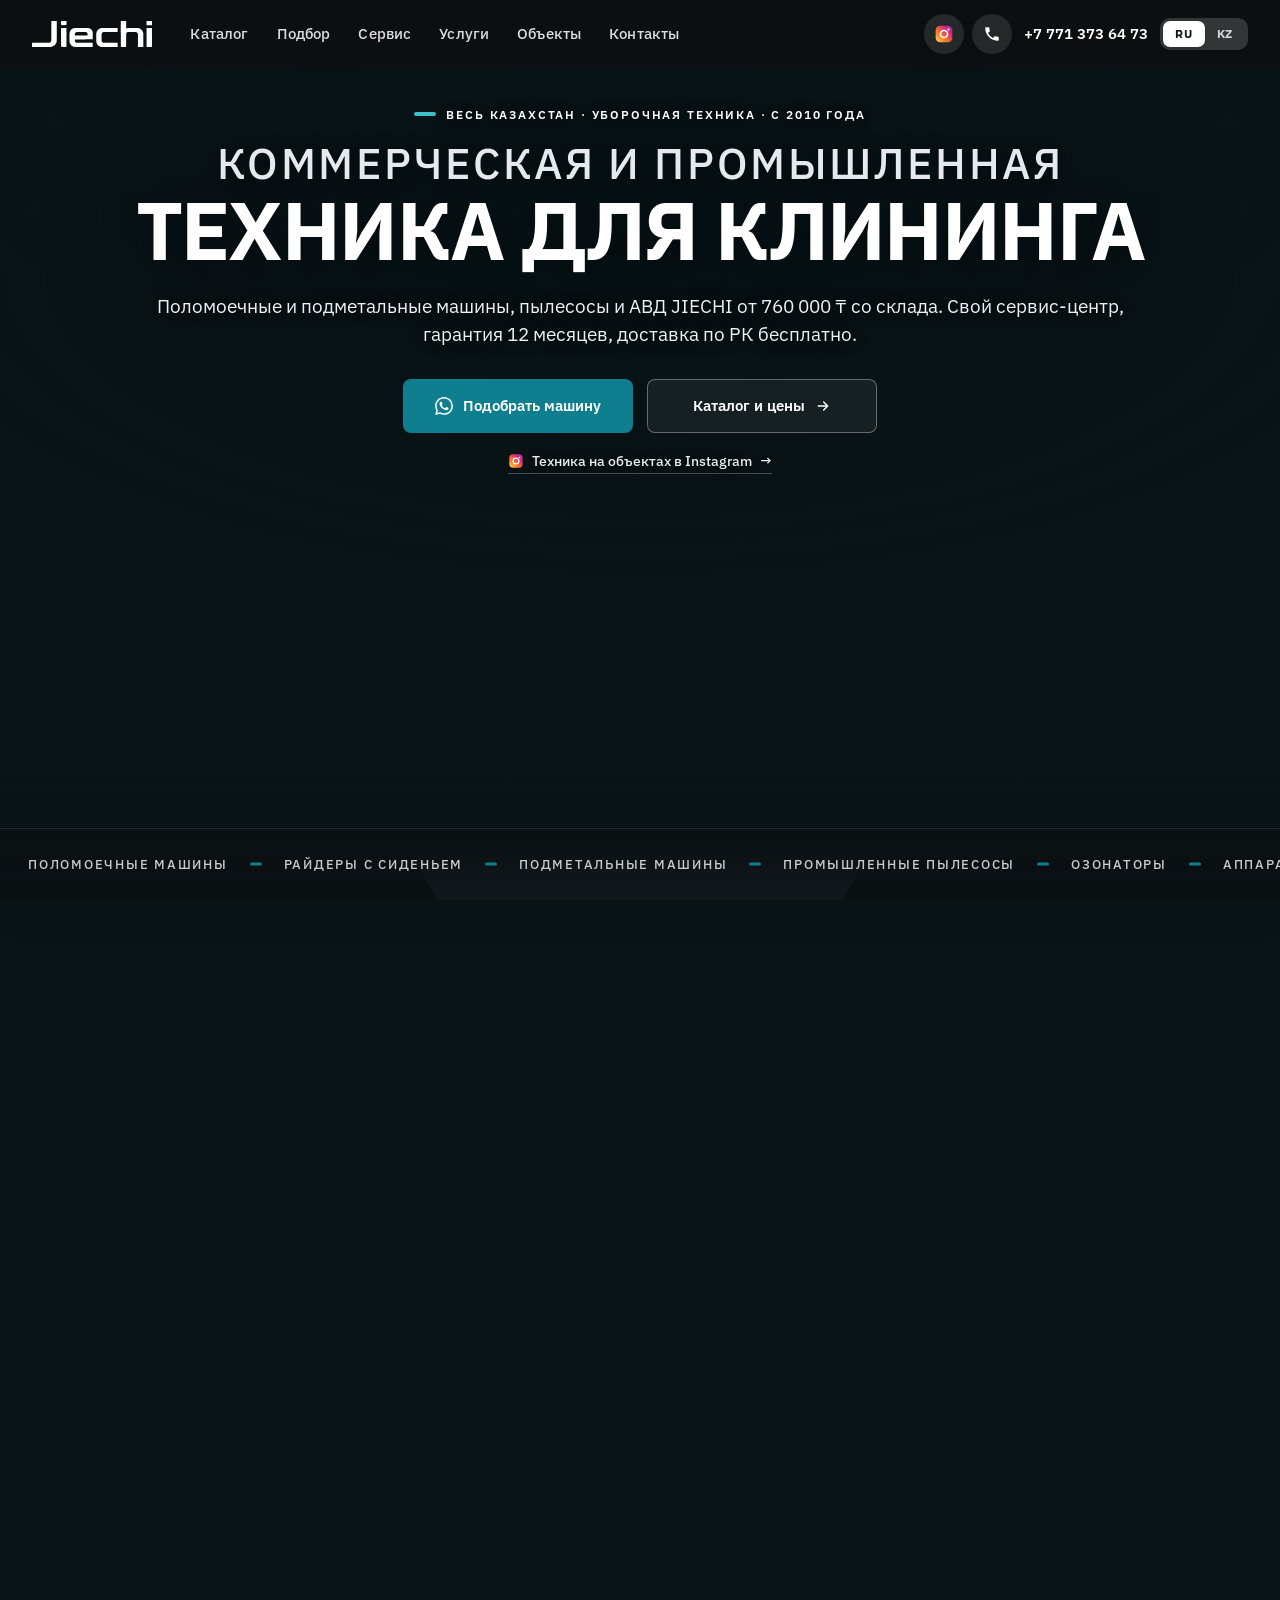
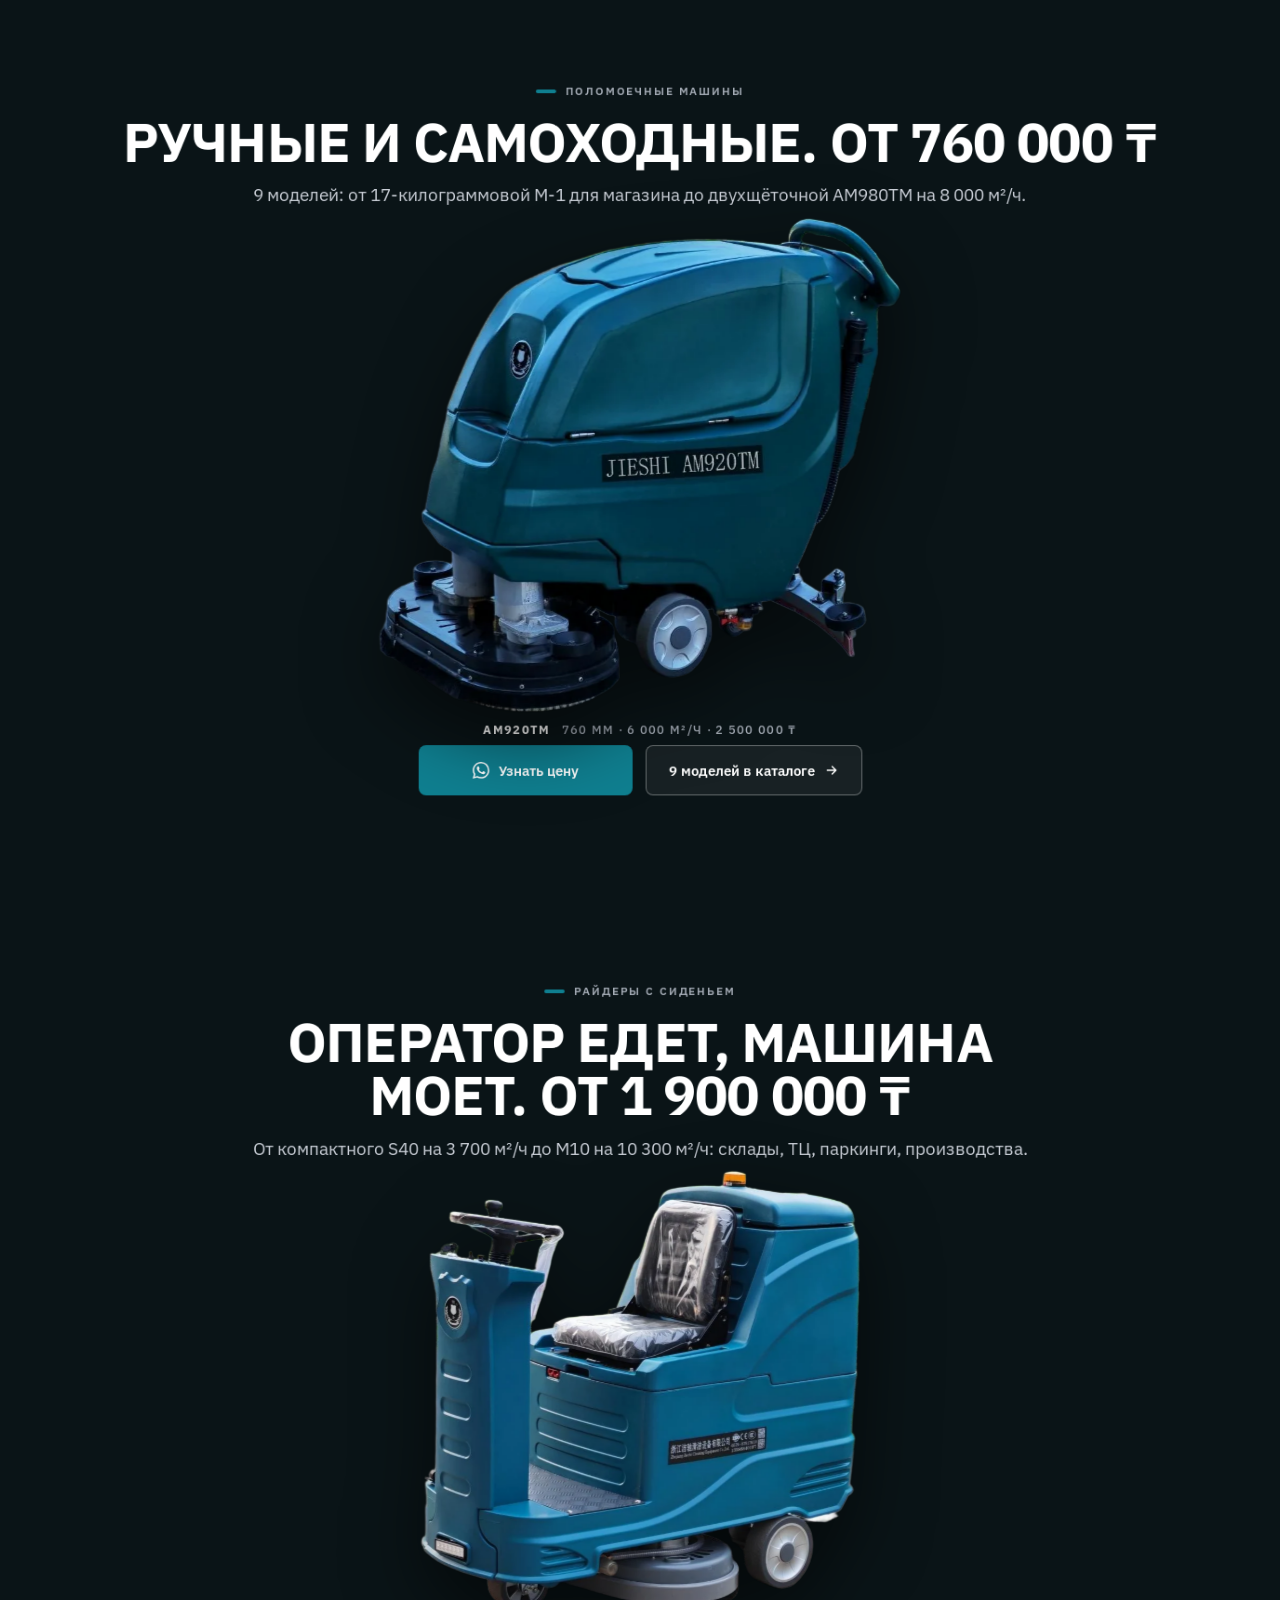
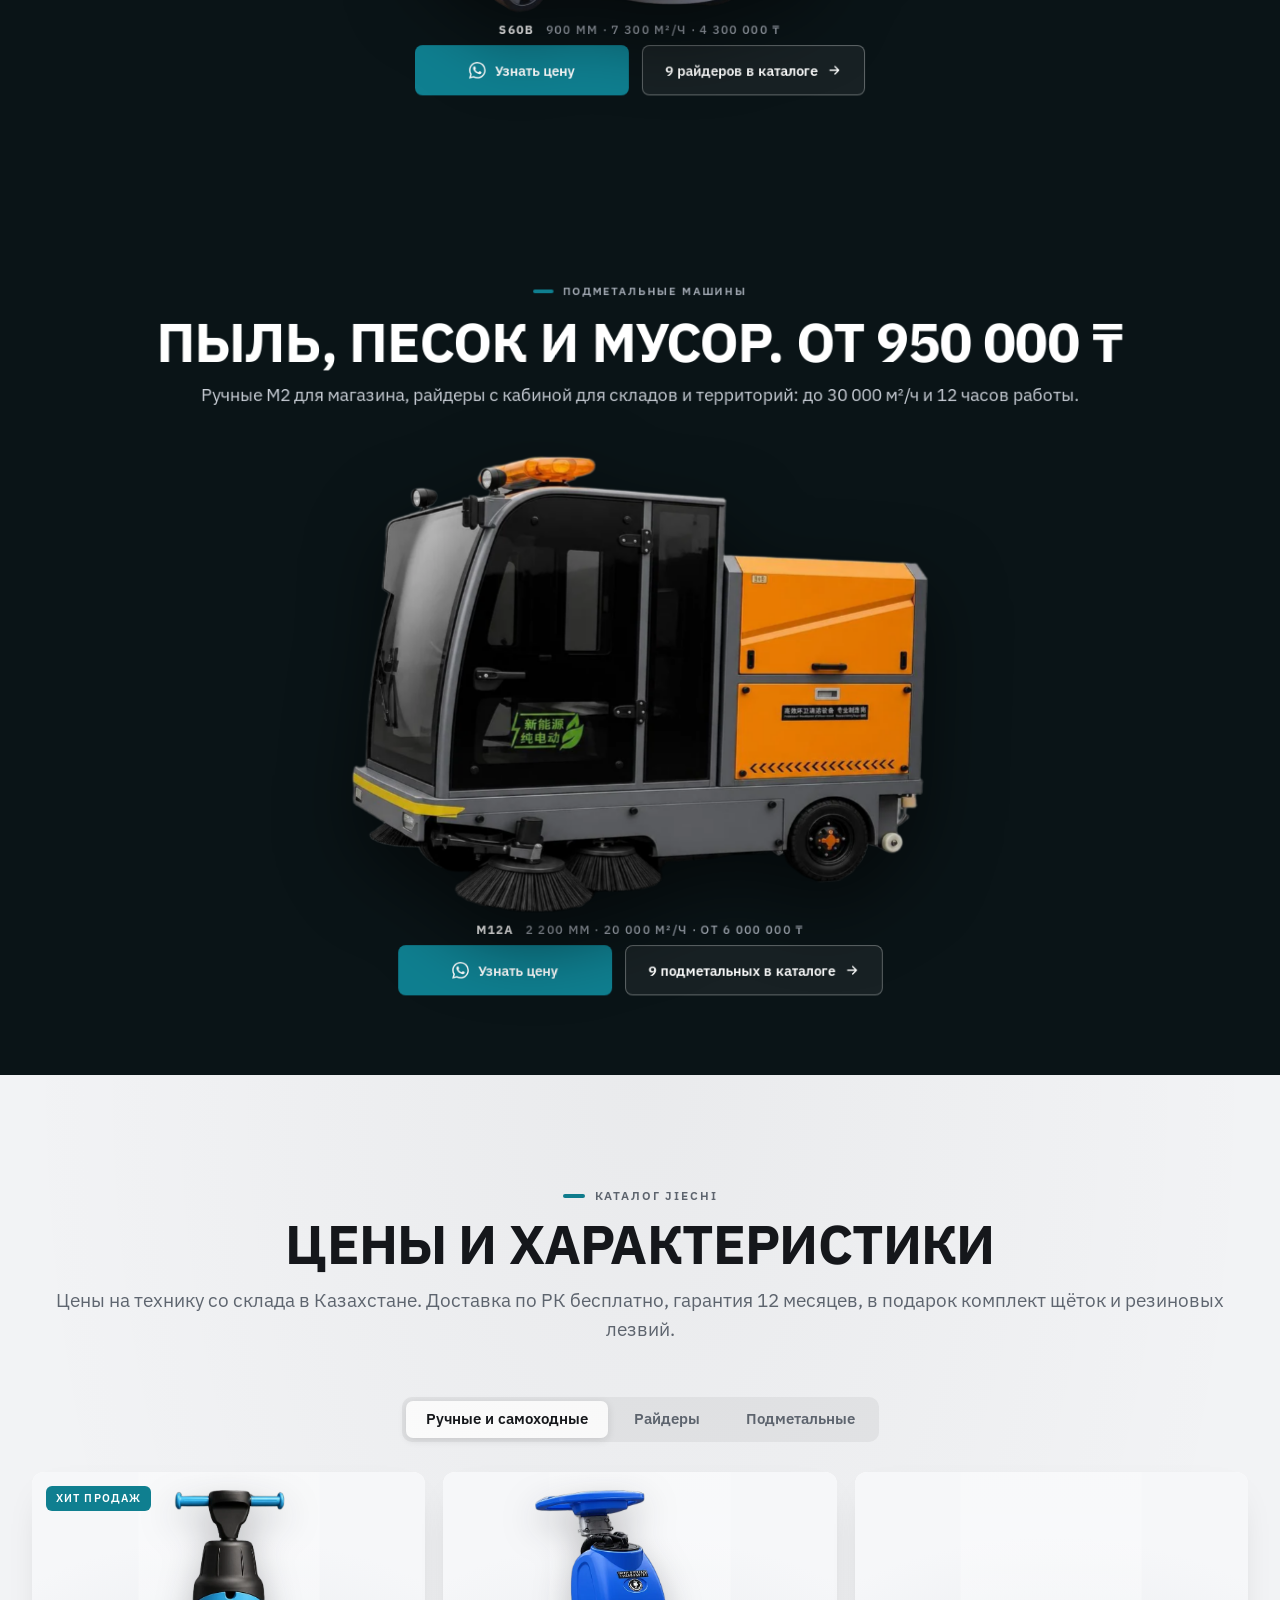
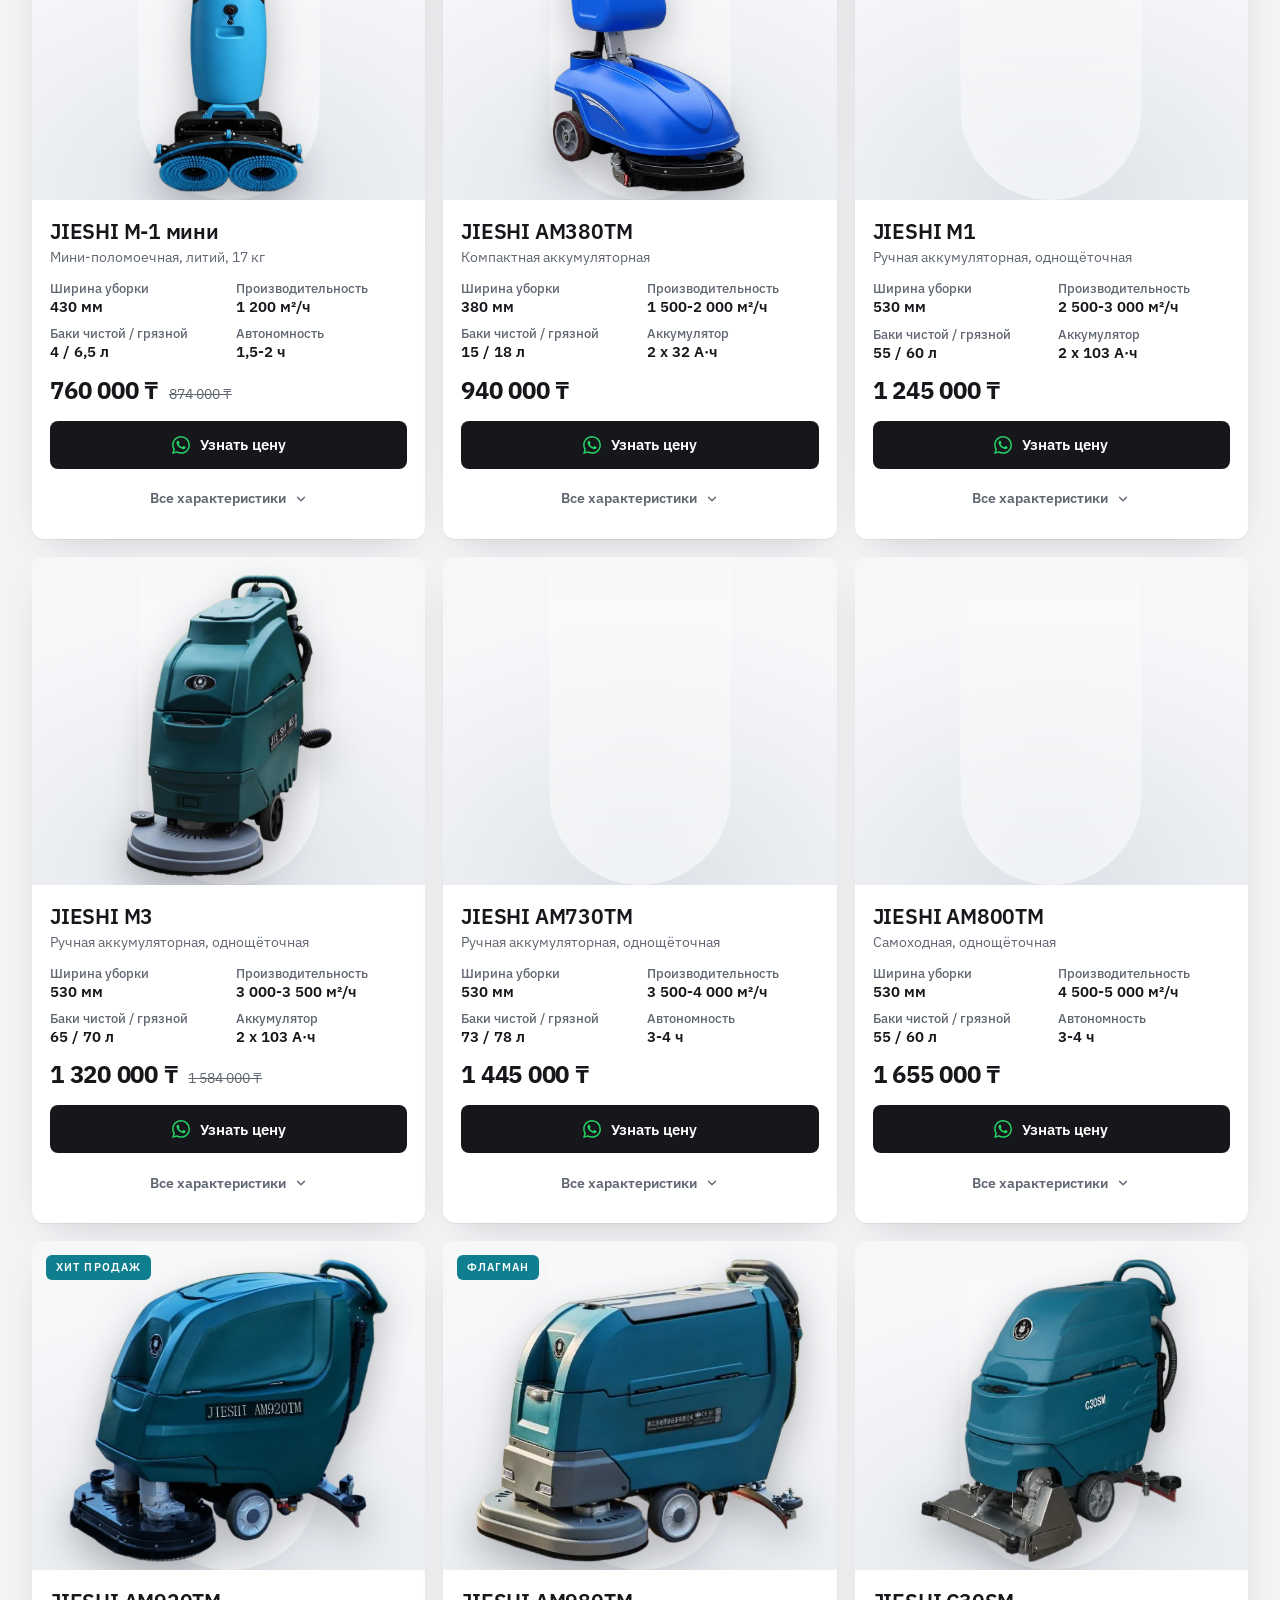
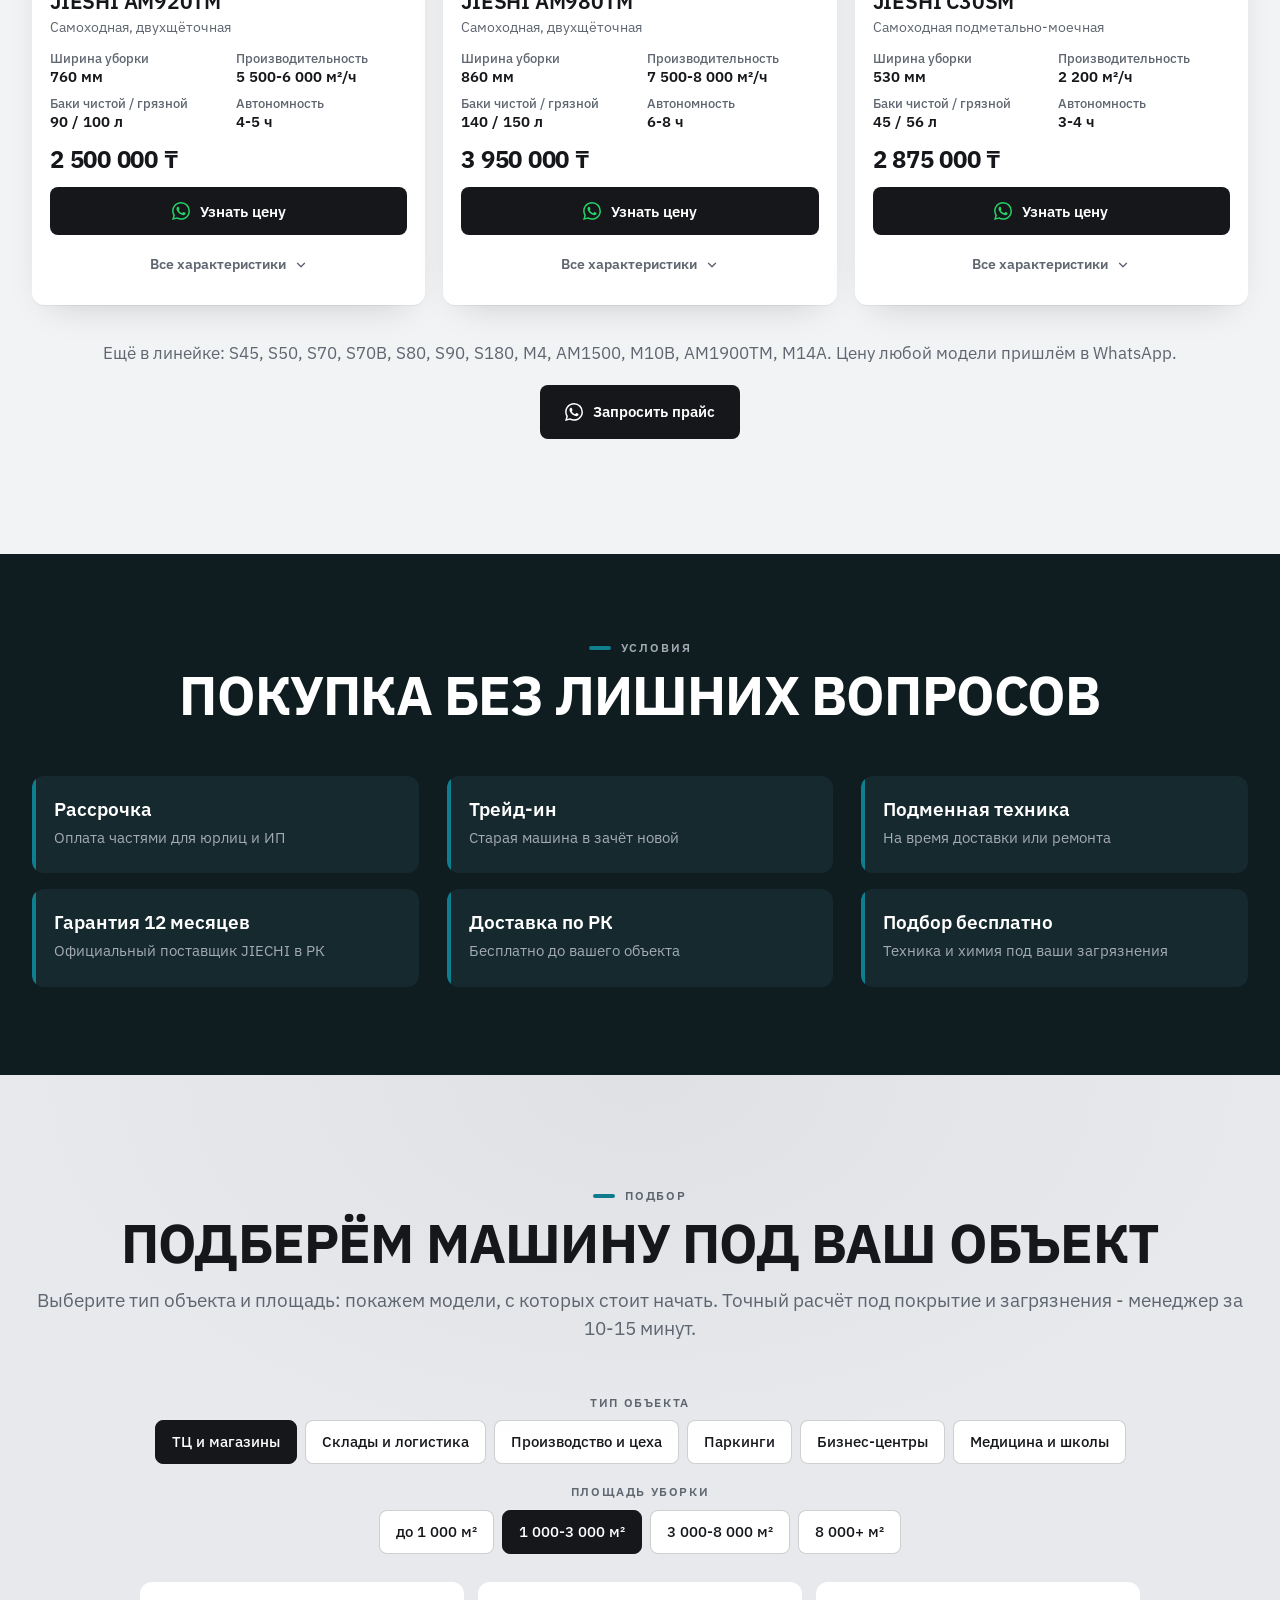
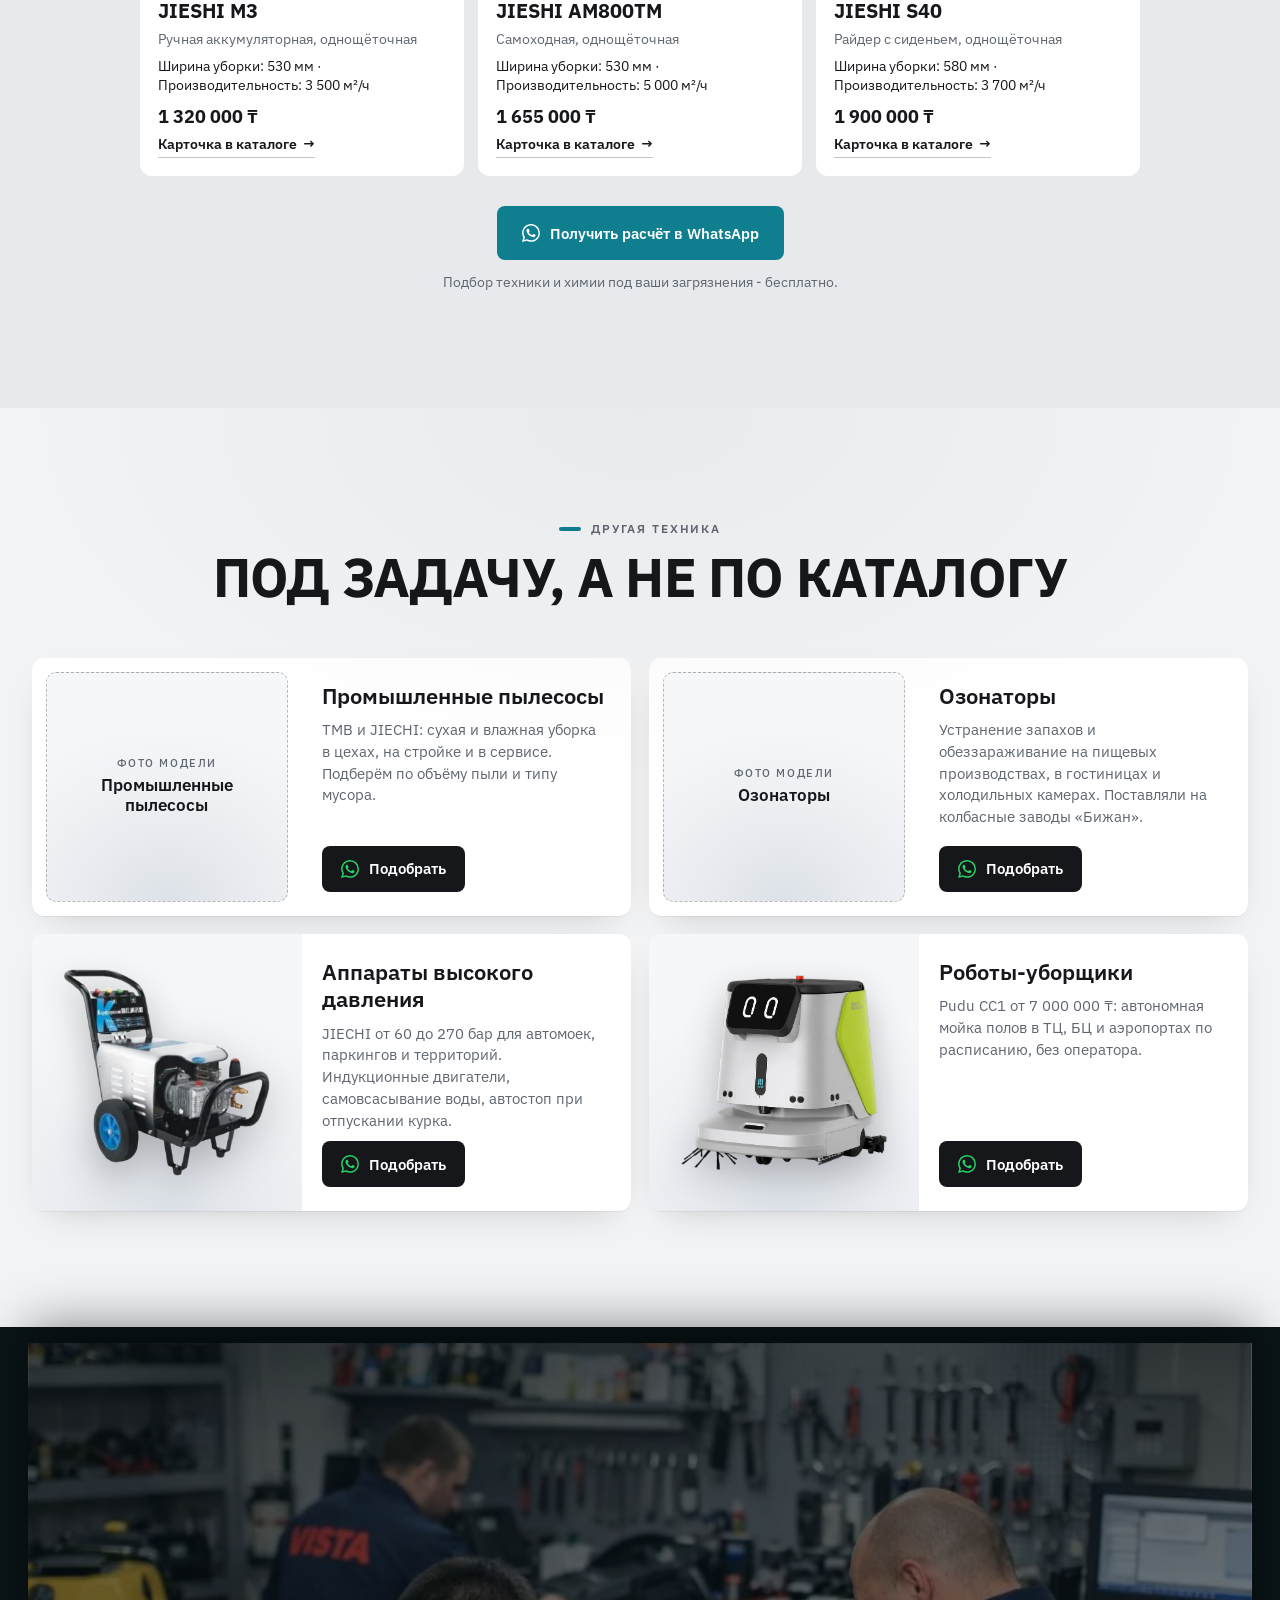
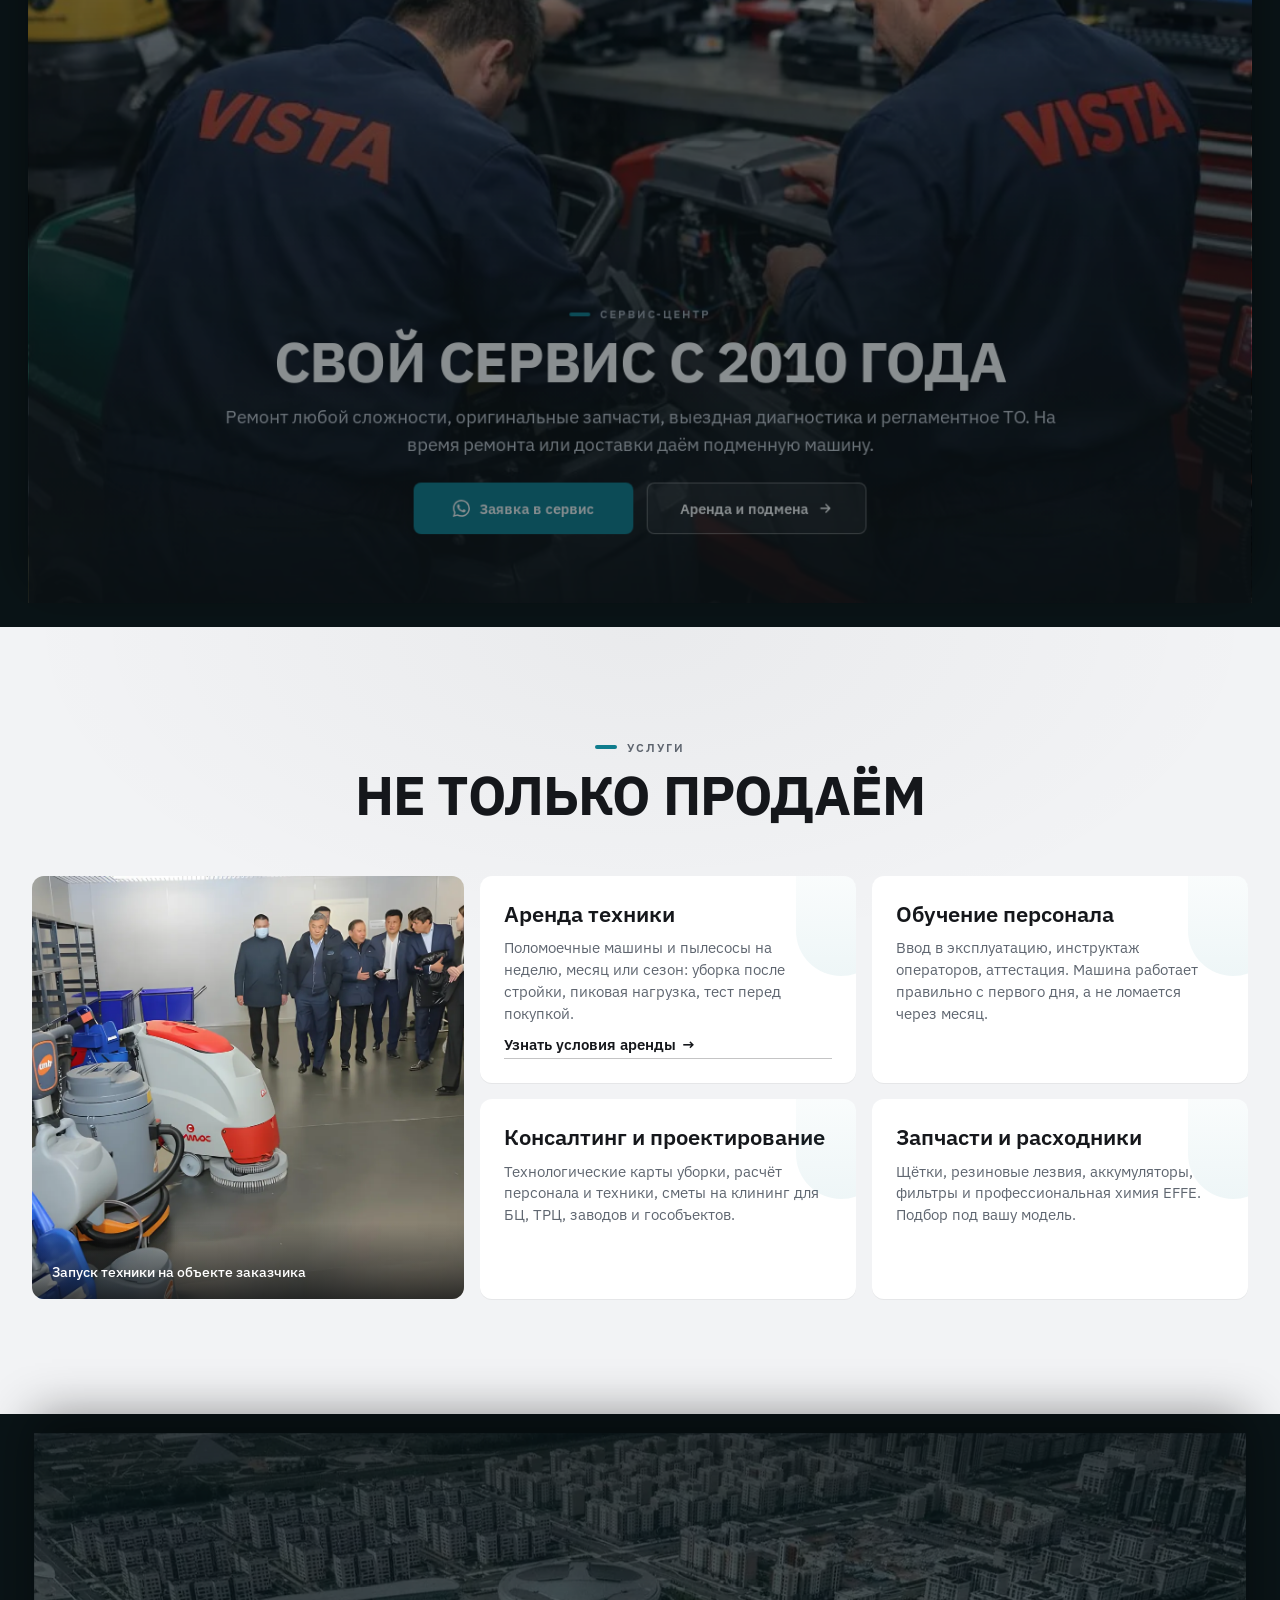
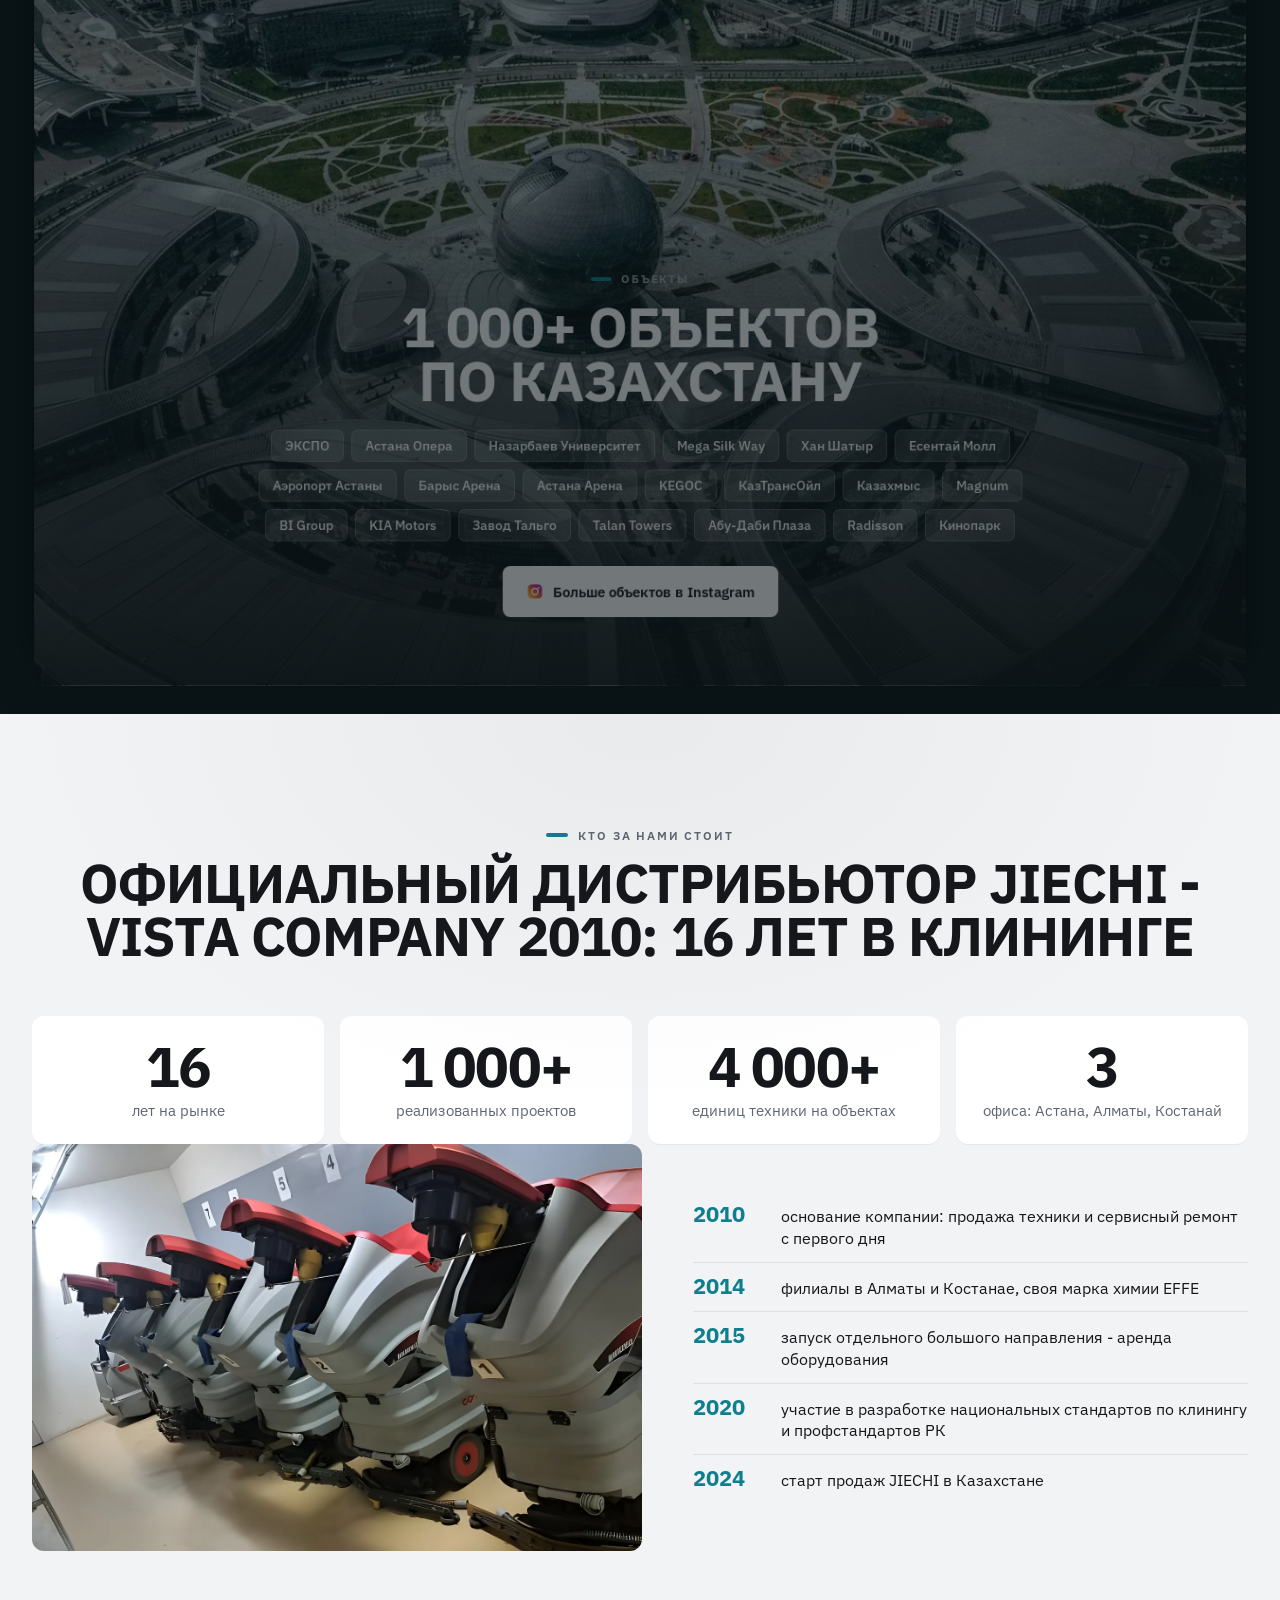
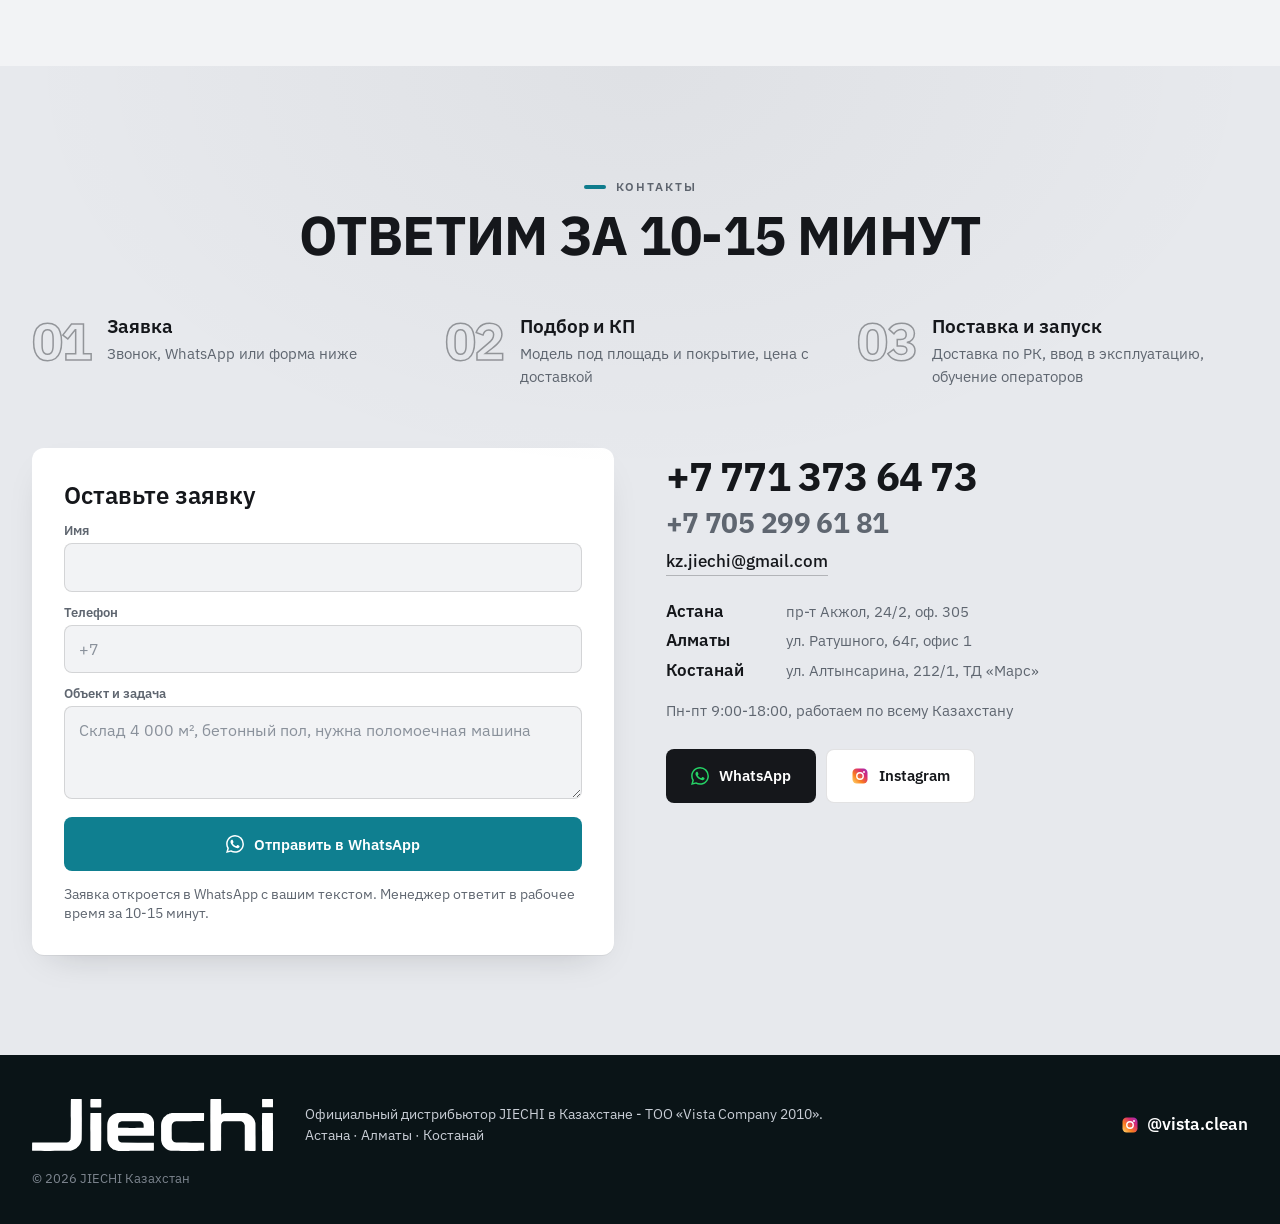
==== index.html @ 33225a71 "Адреса сайта на прод-домен jiechi.kz" ====
<!doctype html>
<html lang="ru">
<head>
<meta charset="utf-8">
<meta name="viewport" content="width=device-width, initial-scale=1, viewport-fit=cover">
<meta name="format-detection" content="telephone=no">
<title>Поломоечные и подметальные машины JIECHI в Казахстане - официальный дистрибьютор</title>
<meta name="description" content="Коммерческая и промышленная техника для клининга JIECHI: поломоечные машины от 760 000 ₸, райдеры, подметальные машины, пылесосы, АВД. Официальный дистрибьютор в Казахстане, сервис-центр, гарантия 12 месяцев, доставка по РК. Астана, Алматы, Костанай.">
<link rel="canonical" href="https://jiechi.kz/">
<link rel="alternate" hreflang="ru" href="https://jiechi.kz/">
<link rel="alternate" hreflang="x-default" href="https://jiechi.kz/">
<meta name="theme-color" content="#0A1417">
<meta property="og:type" content="website">
<meta property="og:locale" content="ru_RU">
<meta property="og:site_name" content="JIECHI Казахстан">
<meta property="og:title" content="Поломоечные и подметальные машины JIECHI в Казахстане">
<meta property="og:description" content="Поломоечные машины JIECHI от 760 000 ₸, райдеры, подметальные машины, пылесосы. Официальный дистрибьютор в Казахстане, свой сервис-центр, гарантия 12 месяцев, доставка по РК.">
<meta property="og:url" content="https://jiechi.kz/">
<meta property="og:image" content="https://jiechi.kz/assets/og-jiechi.jpg">
<meta property="og:image:width" content="1200">
<meta property="og:image:height" content="630">
<meta name="twitter:card" content="summary_large_image">
<meta name="twitter:title" content="Поломоечные и подметальные машины JIECHI в Казахстане">
<meta name="twitter:description" content="Поломоечные машины от 760 000 ₸, райдеры, подметальные машины. Официальный дистрибьютор, свой сервис-центр, гарантия 12 месяцев.">
<meta name="twitter:image" content="https://jiechi.kz/assets/og-jiechi.jpg">
<link rel="icon" href="favicon.ico?v=j1" sizes="16x16 32x32 48x48">
<link rel="icon" href="assets/icon-j-192.png" type="image/png" sizes="192x192">
<link rel="apple-touch-icon" href="assets/apple-touch-j.png">
<link rel="preconnect" href="https://fonts.googleapis.com">
<link rel="preconnect" href="https://fonts.gstatic.com" crossorigin>
<link rel="stylesheet" href="https://fonts.googleapis.com/css2?family=IBM+Plex+Sans:wght@400;500;600;700&display=swap">
<link rel="preload" as="image" href="assets/img/hero-j.webp" media="(min-width: 761px)" fetchpriority="high">
<link rel="preload" as="image" href="assets/img/hero-j-m.webp" media="(max-width: 760px)" fetchpriority="high">
<link rel="stylesheet" href="styles.css?v=20261016-5">
<script type="application/ld+json">
{
  "@context": "https://schema.org",
  "@type": "LocalBusiness",
  "name": "JIECHI Казахстан",
  "legalName": "ТОО «Vista Company 2010»",
  "description": "Официальный дистрибьютор JIECHI в Казахстане: поломоечные и подметальные машины, пылесосы, АВД. Сервис-центр, аренда, обучение. Компания на рынке с 2010 года.",
  "url": "https://jiechi.kz/",
  "image": "https://jiechi.kz/assets/og-jiechi.jpg",
  "logo": "https://jiechi.kz/assets/icon-j-512.png",
  "telephone": "+77713736473",
  "email": "kz.jiechi@gmail.com",
  "foundingDate": "2010",
  "priceRange": "от 760 000 KZT",
  "address": {
    "@type": "PostalAddress",
    "streetAddress": "пр-т Акжол, 24/2, оф. 305",
    "addressLocality": "Астана",
    "addressCountry": "KZ"
  },
  "areaServed": "Казахстан",
  "location": [
    {"@type": "Place", "name": "JIECHI Казахстан, центральный офис", "address": {"@type": "PostalAddress", "streetAddress": "пр-т Акжол, 24/2, оф. 305", "addressLocality": "Астана", "addressCountry": "KZ"}},
    {"@type": "Place", "name": "JIECHI Казахстан, филиал Алматы", "address": {"@type": "PostalAddress", "streetAddress": "ул. Ратушного, 64г, офис 1", "addressLocality": "Алматы", "addressCountry": "KZ"}},
    {"@type": "Place", "name": "JIECHI Казахстан, филиал Костанай", "address": {"@type": "PostalAddress", "streetAddress": "ул. Алтынсарина, 212/1, ТД «Марс»", "addressLocality": "Костанай", "addressCountry": "KZ"}}
  ],
  "openingHoursSpecification": {
    "@type": "OpeningHoursSpecification",
    "dayOfWeek": ["Monday", "Tuesday", "Wednesday", "Thursday", "Friday"],
    "opens": "09:00",
    "closes": "18:00"
  },
  "sameAs": ["https://www.instagram.com/vista.clean/"],
  "makesOffer": [
    {"@type": "Offer", "name": "Поломоечная машина JIESHI M-1", "price": "760000", "priceCurrency": "KZT"},
    {"@type": "Offer", "name": "Поломоечная машина JIESHI AM920TM", "price": "2500000", "priceCurrency": "KZT"},
    {"@type": "Offer", "name": "Поломоечный райдер JIESHI S40", "price": "1900000", "priceCurrency": "KZT"},
    {"@type": "Offer", "name": "Подметальная машина JIESHI M2", "price": "950000", "priceCurrency": "KZT"}
  ]
}
</script>
<script src="https://lead-bot.sultan-askarov-kz.workers.dev/t.js" data-site="vistaclean" defer></script>
</head>
<body>
<svg width="0" height="0" style="position:absolute" aria-hidden="true" focusable="false">
<symbol id="ic-wa" viewBox="0 0 24 24"><path fill="currentColor" d="M17.472 14.382c-.297-.149-1.758-.867-2.03-.967-.273-.099-.471-.148-.67.15-.197.297-.767.966-.94 1.164-.173.199-.347.223-.644.075-.297-.15-1.255-.463-2.39-1.475-.883-.788-1.48-1.761-1.653-2.059-.173-.297-.018-.458.13-.606.134-.133.298-.347.446-.52.149-.174.198-.298.298-.497.099-.198.05-.371-.025-.52-.075-.149-.669-1.612-.916-2.207-.242-.579-.487-.5-.669-.51-.173-.008-.371-.01-.57-.01-.198 0-.52.074-.792.372-.272.297-1.04 1.016-1.04 2.479 0 1.462 1.065 2.875 1.213 3.074.149.198 2.096 3.2 5.077 4.487.709.306 1.262.489 1.694.625.712.227 1.36.195 1.871.118.571-.085 1.758-.719 2.006-1.413.248-.694.248-1.289.173-1.413-.074-.124-.272-.198-.57-.347m-5.421 7.403h-.004a9.87 9.87 0 0 1-5.031-1.378l-.361-.214-3.741.982.998-3.648-.235-.374a9.86 9.86 0 0 1-1.51-5.26c.001-5.45 4.436-9.884 9.888-9.884 2.64 0 5.122 1.03 6.988 2.898a9.825 9.825 0 0 1 2.893 6.994c-.003 5.45-4.437 9.884-9.885 9.884m8.413-18.297A11.815 11.815 0 0 0 12.05 0C5.495 0 .16 5.335.157 11.892c0 2.096.547 4.142 1.588 5.945L.057 24l6.305-1.654a11.882 11.882 0 0 0 5.683 1.448h.005c6.554 0 11.89-5.335 11.893-11.893a11.821 11.821 0 0 0-3.48-8.413Z"/></symbol>
<symbol id="ic-ig" viewBox="0 0 24 24"><defs><linearGradient id="igg" x1="0" y1="1" x2="1" y2="0"><stop offset="0" stop-color="#FEDA75"/><stop offset=".35" stop-color="#FA7E1E"/><stop offset=".7" stop-color="#D62976"/><stop offset="1" stop-color="#962FBF"/></linearGradient></defs><rect x="2" y="2" width="20" height="20" rx="5.5" fill="url(#igg)"/><circle cx="12" cy="12" r="4.3" fill="none" stroke="#fff" stroke-width="1.9"/><circle cx="17.3" cy="6.7" r="1.25" fill="#fff"/></symbol>
<symbol id="ic-tel" viewBox="0 0 24 24"><path fill="currentColor" d="M6.6 10.8a15.1 15.1 0 0 0 6.6 6.6l2.2-2.2c.3-.3.7-.4 1-.2 1.1.4 2.3.6 3.6.6.6 0 1 .4 1 1V20c0 .6-.4 1-1 1A17 17 0 0 1 3 4c0-.6.4-1 1-1h3.5c.6 0 1 .4 1 1 0 1.3.2 2.5.6 3.6.1.3 0 .7-.2 1L6.6 10.8z"/></symbol>
<symbol id="ic-arr" viewBox="0 0 24 24"><path d="M5 12h14M13 6l6 6-6 6" fill="none" stroke="currentColor" stroke-width="2.2" stroke-linecap="round" stroke-linejoin="round"/></symbol>
<symbol id="ic-ok" viewBox="0 0 24 24"><path d="M5 12.5l4.5 4.5L19 7.5" fill="none" stroke="currentColor" stroke-width="2.4" stroke-linecap="round" stroke-linejoin="round"/></symbol>
</svg>

<header class="hdr" id="hdr">
  <div class="hdr-in">
    <a class="brand" href="#top" aria-label="JIECHI Казахстан, на главную" data-i-al="al.home">
      <img class="brand-dark" src="assets/logo-jiechi-dark.svg" alt="Jiechi" width="2799" height="604">
      <img class="brand-light" src="assets/logo-jiechi-light.svg" alt="" width="2799" height="604">
    </a>
    <nav class="nav" aria-label="Разделы сайта" data-i-al="al.nav">
      <a href="#katalog" data-i="nav.katalog">Каталог</a>
      <a href="#podbor" data-i="nav.podbor">Подбор</a>
      <a href="#servis" data-i="nav.servis">Сервис</a>
      <a href="#uslugi" data-i="nav.uslugi">Услуги</a>
      <a href="#obekty" data-i="nav.obekty">Объекты</a>
      <a href="#kontakty" data-i="nav.kontakty">Контакты</a>
    </nav>
    <div class="hdr-right">
      <a class="ico ico-ig" href="https://www.instagram.com/vista.clean/" target="_blank" rel="noopener" aria-label="Instagram vista.clean"><svg width="20" height="20" aria-hidden="true"><use href="#ic-ig"/></svg></a>
      <a class="ico ico-tel" href="tel:+77713736473" aria-label="Позвонить +7 771 373 64 73" data-i-al="al.tel"><svg width="18" height="18" aria-hidden="true"><use href="#ic-tel"/></svg></a>
      <a class="hdr-tel" href="tel:+77713736473">+7&nbsp;771&nbsp;373&nbsp;64&nbsp;73</a>
      <div class="lang" role="group" aria-label="Язык сайта" data-i-al="al.lang">
        <button type="button" data-lang="ru" class="is-active" aria-pressed="true" lang="ru">RU</button>
        <button type="button" data-lang="kk" aria-pressed="false">KZ</button>
      </div>
      <button type="button" class="burger" aria-label="Открыть меню" data-i-al="m.open" aria-expanded="false" aria-controls="menu"><span></span><span></span></button>
    </div>
  </div>
</header>

<div class="menu" id="menu" hidden>
  <div class="menu-in">
    <a href="#polomoechnye" data-i="nav.polo">Поломоечные машины</a>
    <a href="#raidery" data-i="nav.raid">Райдеры</a>
    <a href="#podmetalnye" data-i="nav.podm">Подметальные</a>
    <a href="#katalog" data-i="nav.katalog2">Каталог и цены</a>
    <a href="#podbor" data-i="nav.podbor2">Подбор под объект</a>
    <a href="#servis" data-i="nav.servis2">Сервис-центр</a>
    <a href="#uslugi" data-i="nav.uslugi2">Аренда и услуги</a>
    <a href="#obekty" data-i="nav.obekty">Объекты</a>
    <a href="#kontakty" data-i="nav.kontakty">Контакты</a>
    <div class="menu-foot">
      <a class="btn btn-wa" href="https://wa.me/77713736473" target="_blank" rel="noopener" data-wa="menu"><svg width="18" height="18" aria-hidden="true"><use href="#ic-wa"/></svg><span>WhatsApp</span></a>
      <a class="btn btn-ghost" href="tel:+77713736473"><svg width="18" height="18" aria-hidden="true"><use href="#ic-tel"/></svg><span>+7 771 373 64 73</span></a>
      <a class="btn btn-ghost" href="https://www.instagram.com/vista.clean/" target="_blank" rel="noopener"><svg width="18" height="18" aria-hidden="true"><use href="#ic-ig"/></svg><span>Instagram</span></a>
    </div>
  </div>
</div>

<main id="main">

<!-- ГЕРОЙ -->
<div class="pw pw-hero" id="top">
  <section class="plate hero" aria-label="Главный экран" data-i-al="al.hero">
    <div class="ph ph-hero">
      <picture class="ph-dirty"><source media="(max-width:760px)" srcset="assets/img/hero-j-m-dirty.webp"><img src="assets/img/hero-j-dirty.webp" alt="" width="1280" height="783" fetchpriority="high" decoding="async"></picture>
      <picture class="ph-clean"><source media="(max-width:760px)" srcset="assets/img/hero-j-m.webp"><img src="assets/img/hero-j.webp" alt="Поломоечные машины JIECHI: райдеры X70B и S60, самоходная C30SM" data-i-alt="alt.hero" width="1920" height="1175" fetchpriority="high" decoding="async"><i class="wet"></i></picture>
      <div class="ph-shade"></div>
    </div>
    <div class="pl-in hero-in">
      <div class="txt hero-txt">
        <p class="kicker" data-i="hero.kicker"><span>Весь Казахстан · уборочная техника<span class="k-yr"><i class="k-dot"> · </i>с&nbsp;2010&nbsp;года</span></span></p>
        <h1 id="h1"><span class="l1" data-i="hero.l1">Коммерческая и промышленная</span><span class="l2" data-i="hero.l2">Техника для клининга</span></h1>
        <p class="lead" data-i="hero.lead">Поломоечные и подметальные машины, пылесосы и АВД JIECHI от 760&nbsp;000&nbsp;₸ со склада. Свой сервис-центр, гарантия 12&nbsp;месяцев, доставка по РК бесплатно.</p>
        <div class="cta">
          <a class="btn btn-red" href="https://wa.me/77713736473" target="_blank" rel="noopener" data-wa="hero"><svg width="18" height="18" aria-hidden="true"><use href="#ic-wa"/></svg><span data-i="hero.b1">Подобрать машину</span></a>
          <a class="btn btn-ghost" href="#katalog"><span data-i="hero.b2">Каталог и цены</span><svg width="16" height="16" aria-hidden="true"><use href="#ic-arr"/></svg></a>
        </div>
        <a class="ig-link" href="https://www.instagram.com/vista.clean/" target="_blank" rel="noopener"><svg width="16" height="16" aria-hidden="true"><use href="#ic-ig"/></svg><span data-i="hero.ig">Техника на объектах в Instagram</span> <i aria-hidden="true">→</i></a>
      </div>
    </div>
    <div class="ribbon" aria-hidden="true"><div class="ribbon-in">
      <a href="#polomoechnye" data-i="rb.1">Поломоечные машины</a><a href="#raidery" data-i="rb.2">Райдеры с сиденьем</a><a href="#podmetalnye" data-i="rb.3">Подметальные машины</a><a href="#pylesosy" data-i="rb.4">Промышленные пылесосы</a><a href="#ozonatory" data-i="rb.5">Озонаторы</a><a href="#avd" data-i="rb.6">Аппараты высокого давления</a><a href="#servis" data-i="rb.7">Сервис-центр</a><a href="#arenda" data-i="rb.8">Аренда техники</a>
      <a href="#polomoechnye" data-i="rb.1">Поломоечные машины</a><a href="#raidery" data-i="rb.2">Райдеры с сиденьем</a><a href="#podmetalnye" data-i="rb.3">Подметальные машины</a><a href="#pylesosy" data-i="rb.4">Промышленные пылесосы</a><a href="#ozonatory" data-i="rb.5">Озонаторы</a><a href="#avd" data-i="rb.6">Аппараты высокого давления</a><a href="#servis" data-i="rb.7">Сервис-центр</a><a href="#arenda" data-i="rb.8">Аренда техники</a>
    </div></div>
  </section>
</div>

<!-- ПЛИТА: ПОЛОМОЕЧНЫЕ -->
<div class="pw pw-prod" id="polomoechnye">
  <section class="plate prod" style="--tint:#1D3A3A">
    <div class="track" aria-hidden="true"></div>
    <div class="pl-in prod-in">
      <div class="txt">
        <p class="kicker" data-i="p1.k">Поломоечные машины</p>
        <h2 data-i="p1.h">Ручные и самоходные. От&nbsp;760&nbsp;000&nbsp;₸</h2>
        <p class="lead" data-i="p1.lead">9 моделей: от 17-килограммовой M-1 для магазина до двухщёточной AM980TM на 8&nbsp;000&nbsp;м²/ч.</p>
      </div>
      <figure class="obj">
        <img src="assets/cat/am920tm.webp" alt="Поломоечная машина JIESHI AM920TM, двухщёточная самоходная" data-i-alt="alt.p1" width="840" height="800" loading="lazy" decoding="async">
        <figcaption><b>AM920TM</b><span data-i="p1.cap">760 мм · 6&nbsp;000&nbsp;м²/ч · 2&nbsp;500&nbsp;000&nbsp;₸</span></figcaption>
      </figure>
      <div class="txt cta cta-c">
        <a class="btn btn-red" href="https://wa.me/77713736473" target="_blank" rel="noopener" data-wa="polo"><svg width="18" height="18" aria-hidden="true"><use href="#ic-wa"/></svg><span data-i="p.wa">Узнать цену</span></a>
        <a class="btn btn-ghost" href="#katalog" data-tab="ruch"><span data-i="p1.b2">9 моделей в каталоге</span><svg width="16" height="16" aria-hidden="true"><use href="#ic-arr"/></svg></a>
      </div>
    </div>
  </section>
</div>

<!-- ПЛИТА: РАЙДЕРЫ -->
<div class="pw pw-prod" id="raidery">
  <section class="plate prod" style="--tint:#1F2E44">
    <div class="track" aria-hidden="true"></div>
    <div class="pl-in prod-in">
      <div class="txt">
        <p class="kicker" data-i="p2.k">Райдеры с сиденьем</p>
        <h2 data-i="p2.h">Оператор едет, машина моет. От&nbsp;1&nbsp;900&nbsp;000&nbsp;₸</h2>
        <p class="lead" data-i="p2.lead">От компактного S40 на 3&nbsp;700&nbsp;м²/ч до M10 на 10&nbsp;300&nbsp;м²/ч: склады, ТЦ, паркинги, производства.</p>
      </div>
      <figure class="obj">
        <img src="assets/cat/s60b.webp" alt="Поломоечный райдер JIESHI S60B с местом оператора" data-i-alt="alt.p2" width="840" height="800" loading="lazy" decoding="async">
        <figcaption><b>S60B</b><span data-i="p2.cap">900 мм · 7&nbsp;300&nbsp;м²/ч · 4&nbsp;300&nbsp;000&nbsp;₸</span></figcaption>
      </figure>
      <div class="txt cta cta-c">
        <a class="btn btn-red" href="https://wa.me/77713736473" target="_blank" rel="noopener" data-wa="raid"><svg width="18" height="18" aria-hidden="true"><use href="#ic-wa"/></svg><span data-i="p.wa">Узнать цену</span></a>
        <a class="btn btn-ghost" href="#katalog" data-tab="raid"><span data-i="p2.b2">9 райдеров в каталоге</span><svg width="16" height="16" aria-hidden="true"><use href="#ic-arr"/></svg></a>
      </div>
    </div>
  </section>
</div>

<!-- ПЛИТА: ПОДМЕТАЛЬНЫЕ -->
<div class="pw pw-prod" id="podmetalnye">
  <section class="plate prod" style="--tint:#3A2A1E">
    <div class="track" aria-hidden="true"></div>
    <div class="pl-in prod-in">
      <div class="txt">
        <p class="kicker" data-i="p3.k">Подметальные машины</p>
        <h2 data-i="p3.h">Пыль, песок и мусор. От&nbsp;950&nbsp;000&nbsp;₸</h2>
        <p class="lead" data-i="p3.lead">Ручные M2 для магазина, райдеры с кабиной для складов и территорий: до 30&nbsp;000&nbsp;м²/ч и 12 часов работы.</p>
      </div>
      <figure class="obj">
        <img src="assets/cat/m12a.webp" alt="Подметальная машина JIESHI M12A с закрытой кабиной и встроенным аппаратом высокого давления" data-i-alt="alt.p3" width="840" height="800" loading="lazy" decoding="async">
        <figcaption><b>M12A</b><span data-i="p3.cap">2&nbsp;200 мм · 20&nbsp;000&nbsp;м²/ч · от&nbsp;6&nbsp;000&nbsp;000&nbsp;₸</span></figcaption>
      </figure>
      <div class="txt cta cta-c">
        <a class="btn btn-red" href="https://wa.me/77713736473" target="_blank" rel="noopener" data-wa="podm"><svg width="18" height="18" aria-hidden="true"><use href="#ic-wa"/></svg><span data-i="p.wa">Узнать цену</span></a>
        <a class="btn btn-ghost" href="#katalog" data-tab="podm"><span data-i="p3.b2">9 подметальных в каталоге</span><svg width="16" height="16" aria-hidden="true"><use href="#ic-arr"/></svg></a>
      </div>
    </div>
  </section>
</div>

<!-- КАТАЛОГ -->
<section class="sec light" id="katalog">
  <div class="wrap">
    <div class="head rv">
      <p class="kicker" data-i="k.k">Каталог JIECHI</p>
      <h2 data-i="k.h">Цены и характеристики</h2>
      <p class="lead" data-i="k.lead">Цены на технику со склада в Казахстане. Доставка по РК бесплатно, гарантия 12&nbsp;месяцев, в подарок комплект щёток и резиновых лезвий.</p>
    </div>
    <div class="tabs rv" role="tablist" aria-label="Тип машины" data-i-al="al.tabs">
      <button type="button" role="tab" class="tab is-active" aria-selected="true" data-cat="ruch"><span data-i="k.t1">Ручные и самоходные</span></button>
      <button type="button" role="tab" class="tab" aria-selected="false" data-cat="raid"><span data-i="k.t2">Райдеры</span></button>
      <button type="button" role="tab" class="tab" aria-selected="false" data-cat="podm"><span data-i="k.t3">Подметальные</span></button>
    </div>
    <div class="grid" id="cards">
<!--CATALOG-->
<article class="card" data-cat="ruch" id="c-m1mini" style="--i:0">
<div class="c-top"><div class="c-ph has-img"><img src="assets/cat/m1mini.webp" alt="JIESHI M-1 мини" loading="lazy" decoding="async" width="520" height="440"></div><span class="c-badge" data-i="c.hit">Хит продаж</span></div>
<div class="c-body">
<h3>JIESHI M-1 мини</h3>
<p class="c-type" data-i="t.mini"></p>
<ul class="c-specs"><li><span data-i="sp.w"></span><b>430&nbsp;мм</b></li><li><span data-i="sp.p"></span><b>1&nbsp;200&nbsp;м²/ч</b></li><li><span data-i="sp.t"></span><b>4&nbsp;/&nbsp;6,5&nbsp;л</b></li><li><span data-i="sp.a"></span><b>1,5-2&nbsp;ч</b></li></ul>
<div class="c-price"><b>760&nbsp;000&nbsp;₸</b><s>874&nbsp;000&nbsp;₸</s></div>
<div class="c-act">
<a class="btn btn-wa" href="https://wa.me/77713736473" target="_blank" rel="noopener" data-wa="model" data-model="JIESHI M-1 мини"><svg width="18" height="18" aria-hidden="true"><use href="#ic-wa"/></svg><span data-i="c.price">Узнать цену</span></a>
<button type="button" class="c-more" aria-expanded="false" aria-controls="sp-m1mini"><span data-i="c.more">Все характеристики</span><svg width="14" height="14" viewBox="0 0 24 24" aria-hidden="true"><path d="M6 9l6 6 6-6" fill="none" stroke="currentColor" stroke-width="2.4" stroke-linecap="round" stroke-linejoin="round"/></svg></button>
</div>
<div class="c-full" id="sp-m1mini" hidden><div class="c-full-in"><div><span data-i="f.type"></span><b>Мини-поломоечная, двухщёточная, литий</b></div><div><span data-i="f.w"></span><b>430 мм</b></div><div><span data-i="f.sq"></span><b>450 мм</b></div><div><span data-i="f.br"></span><b>2 x 200 Вт (бесщёточные)</b></div><div><span data-i="f.vac"></span><b>370 Вт</b></div><div><span data-i="f.p"></span><b>1 200 м²/ч</b></div><div><span data-i="f.bat"></span><b>Литий 24 В, 104 А·ч</b></div><div><span data-i="f.a"></span><b>1,5-2 ч</b></div><div><span data-i="f.t1"></span><b>4 л</b></div><div><span data-i="f.t2"></span><b>6,5 л</b></div><div><span data-i="f.m"></span><b>17 кг</b></div><div><span data-i="f.dim"></span><b>45 x 36 x 120 см</b></div></div></div>
</div>
</article>
<article class="card" data-cat="ruch" id="c-am380tm" style="--i:1">
<div class="c-top"><div class="c-ph has-img"><img src="assets/cat/am380.webp" alt="JIESHI AM380TM" loading="lazy" decoding="async" width="520" height="440"></div></div>
<div class="c-body">
<h3>JIESHI AM380TM</h3>
<p class="c-type" data-i="t.compact"></p>
<ul class="c-specs"><li><span data-i="sp.w"></span><b>380&nbsp;мм</b></li><li><span data-i="sp.p"></span><b>1&nbsp;500-2&nbsp;000&nbsp;м²/ч</b></li><li><span data-i="sp.t"></span><b>15&nbsp;/&nbsp;18&nbsp;л</b></li><li><span data-i="sp.bat"></span><b>2&nbsp;x&nbsp;32&nbsp;А·ч</b></li></ul>
<div class="c-price"><b>940&nbsp;000&nbsp;₸</b></div>
<div class="c-act">
<a class="btn btn-wa" href="https://wa.me/77713736473" target="_blank" rel="noopener" data-wa="model" data-model="JIESHI AM380TM"><svg width="18" height="18" aria-hidden="true"><use href="#ic-wa"/></svg><span data-i="c.price">Узнать цену</span></a>
<button type="button" class="c-more" aria-expanded="false" aria-controls="sp-am380tm"><span data-i="c.more">Все характеристики</span><svg width="14" height="14" viewBox="0 0 24 24" aria-hidden="true"><path d="M6 9l6 6 6-6" fill="none" stroke="currentColor" stroke-width="2.4" stroke-linecap="round" stroke-linejoin="round"/></svg></button>
</div>
<div class="c-full" id="sp-am380tm" hidden><div class="c-full-in"><div><span data-i="f.type"></span><b>Компактная аккумуляторная, однощёточная</b></div><div><span data-i="f.w"></span><b>380 мм</b></div><div><span data-i="f.sq"></span><b>460 мм</b></div><div><span data-i="f.br"></span><b>400 Вт (Hengye)</b></div><div><span data-i="f.vac"></span><b>370 Вт (AMETEK, США)</b></div><div><span data-i="f.p"></span><b>1 500-2 000 м²/ч</b></div><div><span data-i="f.bat"></span><b>24 В, 2 x 32 А·ч</b></div><div><span data-i="f.t1"></span><b>15 л</b></div><div><span data-i="f.t2"></span><b>18 л</b></div><div><span data-i="f.m"></span><b>65 кг</b></div><div><span data-i="f.dim"></span><b>72 x 44 x 90 см</b></div></div></div>
</div>
</article>
<article class="card" data-cat="ruch" id="c-m1" style="--i:2">
<div class="c-top"><div class="c-ph has-img"><img src="assets/cat/m1.webp" alt="JIESHI M1" loading="lazy" decoding="async" width="520" height="440"></div></div>
<div class="c-body">
<h3>JIESHI M1</h3>
<p class="c-type" data-i="t.hand"></p>
<ul class="c-specs"><li><span data-i="sp.w"></span><b>530&nbsp;мм</b></li><li><span data-i="sp.p"></span><b>2&nbsp;500-3&nbsp;000&nbsp;м²/ч</b></li><li><span data-i="sp.t"></span><b>55&nbsp;/&nbsp;60&nbsp;л</b></li><li><span data-i="sp.bat"></span><b>2&nbsp;x&nbsp;103&nbsp;А·ч</b></li></ul>
<div class="c-price"><b>1&nbsp;245&nbsp;000&nbsp;₸</b></div>
<div class="c-act">
<a class="btn btn-wa" href="https://wa.me/77713736473" target="_blank" rel="noopener" data-wa="model" data-model="JIESHI M1"><svg width="18" height="18" aria-hidden="true"><use href="#ic-wa"/></svg><span data-i="c.price">Узнать цену</span></a>
<button type="button" class="c-more" aria-expanded="false" aria-controls="sp-m1"><span data-i="c.more">Все характеристики</span><svg width="14" height="14" viewBox="0 0 24 24" aria-hidden="true"><path d="M6 9l6 6 6-6" fill="none" stroke="currentColor" stroke-width="2.4" stroke-linecap="round" stroke-linejoin="round"/></svg></button>
</div>
<div class="c-full" id="sp-m1" hidden><div class="c-full-in"><div><span data-i="f.type"></span><b>Ручная аккумуляторная, однощёточная</b></div><div><span data-i="f.w"></span><b>530 мм</b></div><div><span data-i="f.sq"></span><b>800 мм</b></div><div><span data-i="f.br"></span><b>650 Вт</b></div><div><span data-i="f.vac"></span><b>500 Вт</b></div><div><span data-i="f.p"></span><b>2 500-3 000 м²/ч</b></div><div><span data-i="f.bat"></span><b>24 В, 2 x 103 А·ч</b></div><div><span data-i="f.t1"></span><b>55 л</b></div><div><span data-i="f.t2"></span><b>60 л</b></div><div><span data-i="f.m"></span><b>189 кг</b></div><div><span data-i="f.dim"></span><b>129 x 60 x 114 см</b></div></div></div>
</div>
</article>
<article class="card" data-cat="ruch" id="c-m3" style="--i:3">
<div class="c-top"><div class="c-ph has-img"><img src="assets/cat/m3.webp" alt="JIESHI M3" loading="lazy" decoding="async" width="520" height="440"></div></div>
<div class="c-body">
<h3>JIESHI M3</h3>
<p class="c-type" data-i="t.hand"></p>
<ul class="c-specs"><li><span data-i="sp.w"></span><b>530&nbsp;мм</b></li><li><span data-i="sp.p"></span><b>3&nbsp;000-3&nbsp;500&nbsp;м²/ч</b></li><li><span data-i="sp.t"></span><b>65&nbsp;/&nbsp;70&nbsp;л</b></li><li><span data-i="sp.bat"></span><b>2&nbsp;x&nbsp;103&nbsp;А·ч</b></li></ul>
<div class="c-price"><b>1&nbsp;320&nbsp;000&nbsp;₸</b><s>1&nbsp;584&nbsp;000&nbsp;₸</s></div>
<div class="c-act">
<a class="btn btn-wa" href="https://wa.me/77713736473" target="_blank" rel="noopener" data-wa="model" data-model="JIESHI M3"><svg width="18" height="18" aria-hidden="true"><use href="#ic-wa"/></svg><span data-i="c.price">Узнать цену</span></a>
<button type="button" class="c-more" aria-expanded="false" aria-controls="sp-m3"><span data-i="c.more">Все характеристики</span><svg width="14" height="14" viewBox="0 0 24 24" aria-hidden="true"><path d="M6 9l6 6 6-6" fill="none" stroke="currentColor" stroke-width="2.4" stroke-linecap="round" stroke-linejoin="round"/></svg></button>
</div>
<div class="c-full" id="sp-m3" hidden><div class="c-full-in"><div><span data-i="f.type"></span><b>Ручная аккумуляторная, однощёточная</b></div><div><span data-i="f.w"></span><b>530 мм</b></div><div><span data-i="f.sq"></span><b>800 мм</b></div><div><span data-i="f.br"></span><b>650 Вт (Hengye)</b></div><div><span data-i="f.vac"></span><b>500 Вт (AMETEK, США)</b></div><div><span data-i="f.p"></span><b>3 000-3 500 м²/ч</b></div><div><span data-i="f.bat"></span><b>24 В, 2 x 103 А·ч</b></div><div><span data-i="f.t1"></span><b>65 л</b></div><div><span data-i="f.t2"></span><b>70 л</b></div><div><span data-i="f.m"></span><b>220 кг</b></div><div><span data-i="f.dim"></span><b>135 x 60 x 120 см</b></div></div></div>
</div>
</article>
<article class="card" data-cat="ruch" id="c-am730tm" style="--i:4">
<div class="c-top"><div class="c-ph has-img"><img src="assets/cat/am730tm.webp" alt="JIESHI AM730TM" loading="lazy" decoding="async" width="520" height="440"></div></div>
<div class="c-body">
<h3>JIESHI AM730TM</h3>
<p class="c-type" data-i="t.hand"></p>
<ul class="c-specs"><li><span data-i="sp.w"></span><b>530&nbsp;мм</b></li><li><span data-i="sp.p"></span><b>3&nbsp;500-4&nbsp;000&nbsp;м²/ч</b></li><li><span data-i="sp.t"></span><b>73&nbsp;/&nbsp;78&nbsp;л</b></li><li><span data-i="sp.a"></span><b>3-4&nbsp;ч</b></li></ul>
<div class="c-price"><b>1&nbsp;445&nbsp;000&nbsp;₸</b></div>
<div class="c-act">
<a class="btn btn-wa" href="https://wa.me/77713736473" target="_blank" rel="noopener" data-wa="model" data-model="JIESHI AM730TM"><svg width="18" height="18" aria-hidden="true"><use href="#ic-wa"/></svg><span data-i="c.price">Узнать цену</span></a>
<button type="button" class="c-more" aria-expanded="false" aria-controls="sp-am730tm"><span data-i="c.more">Все характеристики</span><svg width="14" height="14" viewBox="0 0 24 24" aria-hidden="true"><path d="M6 9l6 6 6-6" fill="none" stroke="currentColor" stroke-width="2.4" stroke-linecap="round" stroke-linejoin="round"/></svg></button>
</div>
<div class="c-full" id="sp-am730tm" hidden><div class="c-full-in"><div><span data-i="f.type"></span><b>Ручная аккумуляторная, однощёточная, премиум-серия</b></div><div><span data-i="f.w"></span><b>530 мм</b></div><div><span data-i="f.sq"></span><b>800 мм</b></div><div><span data-i="f.br"></span><b>650 Вт (Hengye)</b></div><div><span data-i="f.vac"></span><b>500 Вт (AMETEK, США)</b></div><div><span data-i="f.p"></span><b>3 500-4 000 м²/ч</b></div><div><span data-i="f.bat"></span><b>24 В, 2 x 103 А·ч</b></div><div><span data-i="f.a"></span><b>3-4 ч</b></div><div><span data-i="f.t1"></span><b>73 л</b></div><div><span data-i="f.t2"></span><b>78 л</b></div><div><span data-i="f.m"></span><b>237 кг</b></div><div><span data-i="f.dim"></span><b>140 x 60 x 125 см</b></div></div></div>
</div>
</article>
<article class="card c-hit" data-cat="ruch" id="c-am800tm" style="--i:5">
<div class="c-top"><div class="c-ph has-img"><img src="assets/cat/am800tm.webp" alt="JIESHI AM800TM" loading="lazy" decoding="async" width="520" height="440"></div></div>
<div class="c-body">
<h3>JIESHI AM800TM</h3>
<p class="c-type" data-i="t.self"></p>
<ul class="c-specs"><li><span data-i="sp.w"></span><b>530&nbsp;мм</b></li><li><span data-i="sp.p"></span><b>4&nbsp;500-5&nbsp;000&nbsp;м²/ч</b></li><li><span data-i="sp.t"></span><b>55&nbsp;/&nbsp;60&nbsp;л</b></li><li><span data-i="sp.a"></span><b>3-4&nbsp;ч</b></li></ul>
<div class="c-price"><b>1&nbsp;655&nbsp;000&nbsp;₸</b></div>
<div class="c-act">
<a class="btn btn-wa" href="https://wa.me/77713736473" target="_blank" rel="noopener" data-wa="model" data-model="JIESHI AM800TM"><svg width="18" height="18" aria-hidden="true"><use href="#ic-wa"/></svg><span data-i="c.price">Узнать цену</span></a>
<button type="button" class="c-more" aria-expanded="false" aria-controls="sp-am800tm"><span data-i="c.more">Все характеристики</span><svg width="14" height="14" viewBox="0 0 24 24" aria-hidden="true"><path d="M6 9l6 6 6-6" fill="none" stroke="currentColor" stroke-width="2.4" stroke-linecap="round" stroke-linejoin="round"/></svg></button>
</div>
<div class="c-full" id="sp-am800tm" hidden><div class="c-full-in"><div><span data-i="f.type"></span><b>Самоходная аккумуляторная, однощёточная</b></div><div><span data-i="f.w"></span><b>530 мм</b></div><div><span data-i="f.sq"></span><b>800 мм</b></div><div><span data-i="f.br"></span><b>500 Вт (Hengye)</b></div><div><span data-i="f.vac"></span><b>500 Вт (AMETEK, США)</b></div><div><span data-i="f.drv"></span><b>500 Вт</b></div><div><span data-i="f.p"></span><b>4 500-5 000 м²/ч</b></div><div><span data-i="f.bat"></span><b>24 В, 2 x 103 А·ч</b></div><div><span data-i="f.a"></span><b>3-4 ч</b></div><div><span data-i="f.t1"></span><b>55 л</b></div><div><span data-i="f.t2"></span><b>60 л</b></div><div><span data-i="f.m"></span><b>238 кг</b></div><div><span data-i="f.dim"></span><b>129 x 60 x 114 см</b></div></div></div>
</div>
</article>
<article class="card c-flag" data-cat="ruch" id="c-am920tm" style="--i:6">
<div class="c-top"><div class="c-ph has-img"><img src="assets/cat/am920tm.webp" alt="JIESHI AM920TM" loading="lazy" decoding="async" width="520" height="440"></div><span class="c-badge" data-i="c.hit">Хит продаж</span></div>
<div class="c-body">
<h3>JIESHI AM920TM</h3>
<p class="c-type" data-i="t.self2"></p>
<ul class="c-specs"><li><span data-i="sp.w"></span><b>760&nbsp;мм</b></li><li><span data-i="sp.p"></span><b>5&nbsp;500-6&nbsp;000&nbsp;м²/ч</b></li><li><span data-i="sp.t"></span><b>90&nbsp;/&nbsp;100&nbsp;л</b></li><li><span data-i="sp.a"></span><b>4-5&nbsp;ч</b></li></ul>
<div class="c-price"><b>2&nbsp;500&nbsp;000&nbsp;₸</b></div>
<div class="c-act">
<a class="btn btn-wa" href="https://wa.me/77713736473" target="_blank" rel="noopener" data-wa="model" data-model="JIESHI AM920TM"><svg width="18" height="18" aria-hidden="true"><use href="#ic-wa"/></svg><span data-i="c.price">Узнать цену</span></a>
<button type="button" class="c-more" aria-expanded="false" aria-controls="sp-am920tm"><span data-i="c.more">Все характеристики</span><svg width="14" height="14" viewBox="0 0 24 24" aria-hidden="true"><path d="M6 9l6 6 6-6" fill="none" stroke="currentColor" stroke-width="2.4" stroke-linecap="round" stroke-linejoin="round"/></svg></button>
</div>
<div class="c-full" id="sp-am920tm" hidden><div class="c-full-in"><div><span data-i="f.type"></span><b>Самоходная аккумуляторная, двухщёточная</b></div><div><span data-i="f.w"></span><b>760 мм</b></div><div><span data-i="f.sq"></span><b>1 100 мм</b></div><div><span data-i="f.br"></span><b>2 x 650 Вт</b></div><div><span data-i="f.vac"></span><b>550 Вт (AMETEK, США)</b></div><div><span data-i="f.drv"></span><b>500 Вт, до 7 км/ч</b></div><div><span data-i="f.p"></span><b>5 500-6 000 м²/ч</b></div><div><span data-i="f.ctrl"></span><b>CURTIS (США)</b></div><div><span data-i="f.a"></span><b>4-5 ч</b></div><div><span data-i="f.t1"></span><b>90 л</b></div><div><span data-i="f.t2"></span><b>100 л</b></div><div><span data-i="f.m"></span><b>198 кг</b></div><div><span data-i="f.dim"></span><b>135 x 76 x 110 см</b></div></div></div>
</div>
</article>
<article class="card" data-cat="ruch" id="c-am980tm" style="--i:7">
<div class="c-top"><div class="c-ph has-img"><img src="assets/cat/am980tm.webp" alt="JIESHI AM980TM" loading="lazy" decoding="async" width="520" height="440"></div><span class="c-badge" data-i="c.flag">Флагман</span></div>
<div class="c-body">
<h3>JIESHI AM980TM</h3>
<p class="c-type" data-i="t.self2"></p>
<ul class="c-specs"><li><span data-i="sp.w"></span><b>860&nbsp;мм</b></li><li><span data-i="sp.p"></span><b>7&nbsp;500-8&nbsp;000&nbsp;м²/ч</b></li><li><span data-i="sp.t"></span><b>140&nbsp;/&nbsp;150&nbsp;л</b></li><li><span data-i="sp.a"></span><b>6-8&nbsp;ч</b></li></ul>
<div class="c-price"><b>3&nbsp;950&nbsp;000&nbsp;₸</b></div>
<div class="c-act">
<a class="btn btn-wa" href="https://wa.me/77713736473" target="_blank" rel="noopener" data-wa="model" data-model="JIESHI AM980TM"><svg width="18" height="18" aria-hidden="true"><use href="#ic-wa"/></svg><span data-i="c.price">Узнать цену</span></a>
<button type="button" class="c-more" aria-expanded="false" aria-controls="sp-am980tm"><span data-i="c.more">Все характеристики</span><svg width="14" height="14" viewBox="0 0 24 24" aria-hidden="true"><path d="M6 9l6 6 6-6" fill="none" stroke="currentColor" stroke-width="2.4" stroke-linecap="round" stroke-linejoin="round"/></svg></button>
</div>
<div class="c-full" id="sp-am980tm" hidden><div class="c-full-in"><div><span data-i="f.type"></span><b>Самоходная аккумуляторная, двухщёточная, промышленный класс</b></div><div><span data-i="f.w"></span><b>860 мм</b></div><div><span data-i="f.sq"></span><b>1 100 мм</b></div><div><span data-i="f.br"></span><b>2 x 550 Вт (Hengye)</b></div><div><span data-i="f.vac"></span><b>650 Вт (AMETEK, США)</b></div><div><span data-i="f.drv"></span><b>800 Вт (Hengye)</b></div><div><span data-i="f.p"></span><b>7 500-8 000 м²/ч</b></div><div><span data-i="f.ctrl"></span><b>CURTIS (США)</b></div><div><span data-i="f.bat"></span><b>24 В, 4 x 6 В 203 А·ч</b></div><div><span data-i="f.a"></span><b>6-8 ч</b></div><div><span data-i="f.t1"></span><b>140 л</b></div><div><span data-i="f.t2"></span><b>150 л</b></div><div><span data-i="f.noise"></span><b>65 дБА</b></div><div><span data-i="f.m"></span><b>485 кг</b></div><div><span data-i="f.dim"></span><b>153 x 83 x 168 см</b></div></div></div>
</div>
</article>
<article class="card" data-cat="ruch" id="c-c30sm" style="--i:8">
<div class="c-top"><div class="c-ph has-img"><img src="assets/cat/c30sm.webp" alt="JIESHI C30SM" loading="lazy" decoding="async" width="520" height="440"></div></div>
<div class="c-body">
<h3>JIESHI C30SM</h3>
<p class="c-type" data-i="t.swscrub"></p>
<ul class="c-specs"><li><span data-i="sp.w"></span><b>530&nbsp;мм</b></li><li><span data-i="sp.p"></span><b>2&nbsp;200&nbsp;м²/ч</b></li><li><span data-i="sp.t"></span><b>45&nbsp;/&nbsp;56&nbsp;л</b></li><li><span data-i="sp.a"></span><b>3-4&nbsp;ч</b></li></ul>
<div class="c-price"><b>2&nbsp;875&nbsp;000&nbsp;₸</b></div>
<div class="c-act">
<a class="btn btn-wa" href="https://wa.me/77713736473" target="_blank" rel="noopener" data-wa="model" data-model="JIESHI C30SM"><svg width="18" height="18" aria-hidden="true"><use href="#ic-wa"/></svg><span data-i="c.price">Узнать цену</span></a>
<button type="button" class="c-more" aria-expanded="false" aria-controls="sp-c30sm"><span data-i="c.more">Все характеристики</span><svg width="14" height="14" viewBox="0 0 24 24" aria-hidden="true"><path d="M6 9l6 6 6-6" fill="none" stroke="currentColor" stroke-width="2.4" stroke-linecap="round" stroke-linejoin="round"/></svg></button>
</div>
<div class="c-full" id="sp-c30sm" hidden><div class="c-full-in"><div><span data-i="f.type"></span><b>Самоходная подметально-моечная, двухроликовая</b></div><div><span data-i="f.w"></span><b>530 мм</b></div><div><span data-i="f.sq"></span><b>770 мм</b></div><div><span data-i="f.br"></span><b>650 Вт</b></div><div><span data-i="f.vac"></span><b>500 Вт (AMETEK, США)</b></div><div><span data-i="f.drv"></span><b>800 Вт</b></div><div><span data-i="f.p"></span><b>2 200 м²/ч</b></div><div><span data-i="f.bat"></span><b>24 В, 200 А·ч</b></div><div><span data-i="f.a"></span><b>3-4 ч</b></div><div><span data-i="f.t1"></span><b>45 л</b></div><div><span data-i="f.t2"></span><b>56 л</b></div><div><span data-i="f.m"></span><b>158 кг</b></div><div><span data-i="f.dim"></span><b>127 x 55 x 109 см</b></div></div></div>
</div>
</article>
<article class="card c-hit" data-cat="raid" id="c-s40" style="--i:0">
<div class="c-top"><div class="c-ph has-img"><img src="assets/cat/s40.webp" alt="JIESHI S40" loading="lazy" decoding="async" width="520" height="440"></div><span class="c-badge" data-i="c.hit">Хит продаж</span></div>
<div class="c-body">
<h3>JIESHI S40</h3>
<p class="c-type" data-i="t.ride"></p>
<ul class="c-specs"><li><span data-i="sp.w"></span><b>580&nbsp;мм</b></li><li><span data-i="sp.p"></span><b>3&nbsp;200-3&nbsp;700&nbsp;м²/ч</b></li><li><span data-i="sp.t"></span><b>75&nbsp;/&nbsp;80&nbsp;л</b></li><li><span data-i="sp.a"></span><b>3-4&nbsp;ч</b></li></ul>
<div class="c-price"><b>1&nbsp;900&nbsp;000&nbsp;₸</b></div>
<div class="c-act">
<a class="btn btn-wa" href="https://wa.me/77713736473" target="_blank" rel="noopener" data-wa="model" data-model="JIESHI S40"><svg width="18" height="18" aria-hidden="true"><use href="#ic-wa"/></svg><span data-i="c.price">Узнать цену</span></a>
<button type="button" class="c-more" aria-expanded="false" aria-controls="sp-s40"><span data-i="c.more">Все характеристики</span><svg width="14" height="14" viewBox="0 0 24 24" aria-hidden="true"><path d="M6 9l6 6 6-6" fill="none" stroke="currentColor" stroke-width="2.4" stroke-linecap="round" stroke-linejoin="round"/></svg></button>
</div>
<div class="c-full" id="sp-s40" hidden><div class="c-full-in"><div><span data-i="f.type"></span><b>Райдер с местом оператора, компактный, однощёточная</b></div><div><span data-i="f.w"></span><b>580 мм</b></div><div><span data-i="f.sq"></span><b>800 мм</b></div><div><span data-i="f.br"></span><b>650 Вт</b></div><div><span data-i="f.vac"></span><b>500 Вт</b></div><div><span data-i="f.drv"></span><b>500 Вт</b></div><div><span data-i="f.p"></span><b>3 200-3 700 м²/ч</b></div><div><span data-i="f.bat"></span><b>24 В, 2 x 103 А·ч</b></div><div><span data-i="f.a"></span><b>3-4 ч</b></div><div><span data-i="f.t1"></span><b>75 л</b></div><div><span data-i="f.t2"></span><b>80 л</b></div><div><span data-i="f.m"></span><b>235 кг</b></div><div><span data-i="f.dim"></span><b>129 x 60 x 114 см</b></div></div></div>
</div>
</article>
<article class="card" data-cat="raid" id="c-s40b" style="--i:1">
<div class="c-top"><div class="c-ph has-img"><img src="assets/cat/s40b.webp" alt="JIESHI S40B" loading="lazy" decoding="async" width="520" height="440"></div></div>
<div class="c-body">
<h3>JIESHI S40B</h3>
<p class="c-type" data-i="t.ride2"></p>
<ul class="c-specs"><li><span data-i="sp.w"></span><b>760&nbsp;мм</b></li><li><span data-i="sp.p"></span><b>5&nbsp;300-5&nbsp;800&nbsp;м²/ч</b></li><li><span data-i="sp.t"></span><b>75&nbsp;/&nbsp;80&nbsp;л</b></li><li><span data-i="sp.a"></span><b>3-4&nbsp;ч</b></li></ul>
<div class="c-price"><b>2&nbsp;100&nbsp;000&nbsp;₸</b></div>
<div class="c-act">
<a class="btn btn-wa" href="https://wa.me/77713736473" target="_blank" rel="noopener" data-wa="model" data-model="JIESHI S40B"><svg width="18" height="18" aria-hidden="true"><use href="#ic-wa"/></svg><span data-i="c.price">Узнать цену</span></a>
<button type="button" class="c-more" aria-expanded="false" aria-controls="sp-s40b"><span data-i="c.more">Все характеристики</span><svg width="14" height="14" viewBox="0 0 24 24" aria-hidden="true"><path d="M6 9l6 6 6-6" fill="none" stroke="currentColor" stroke-width="2.4" stroke-linecap="round" stroke-linejoin="round"/></svg></button>
</div>
<div class="c-full" id="sp-s40b" hidden><div class="c-full-in"><div><span data-i="f.type"></span><b>Райдер с местом оператора, компактный, двухщёточная</b></div><div><span data-i="f.w"></span><b>760 мм</b></div><div><span data-i="f.sq"></span><b>1 100 мм</b></div><div><span data-i="f.br"></span><b>2 x 500 Вт</b></div><div><span data-i="f.vac"></span><b>500 Вт</b></div><div><span data-i="f.drv"></span><b>500 Вт</b></div><div><span data-i="f.p"></span><b>5 300-5 800 м²/ч</b></div><div><span data-i="f.bat"></span><b>24 В, 2 x 103 А·ч</b></div><div><span data-i="f.a"></span><b>3-4 ч</b></div><div><span data-i="f.t1"></span><b>75 л</b></div><div><span data-i="f.t2"></span><b>80 л</b></div><div><span data-i="f.m"></span><b>298 кг</b></div><div><span data-i="f.dim"></span><b>129 x 78 x 114 см</b></div></div></div>
</div>
</article>
<article class="card" data-cat="raid" id="c-s45b" style="--i:2">
<div class="c-top"><div class="c-ph has-img"><img src="assets/cat/s45b.webp" alt="JIESHI S45B" loading="lazy" decoding="async" width="520" height="440"></div></div>
<div class="c-body">
<h3>JIESHI S45B</h3>
<p class="c-type" data-i="t.ride2"></p>
<ul class="c-specs"><li><span data-i="sp.w"></span><b>760&nbsp;мм</b></li><li><span data-i="sp.p"></span><b>5&nbsp;300-5&nbsp;800&nbsp;м²/ч</b></li><li><span data-i="sp.t"></span><b>100&nbsp;/&nbsp;110&nbsp;л</b></li><li><span data-i="sp.a"></span><b>3-4&nbsp;ч</b></li></ul>
<div class="c-price"><b>2&nbsp;700&nbsp;000&nbsp;₸</b></div>
<div class="c-act">
<a class="btn btn-wa" href="https://wa.me/77713736473" target="_blank" rel="noopener" data-wa="model" data-model="JIESHI S45B"><svg width="18" height="18" aria-hidden="true"><use href="#ic-wa"/></svg><span data-i="c.price">Узнать цену</span></a>
<button type="button" class="c-more" aria-expanded="false" aria-controls="sp-s45b"><span data-i="c.more">Все характеристики</span><svg width="14" height="14" viewBox="0 0 24 24" aria-hidden="true"><path d="M6 9l6 6 6-6" fill="none" stroke="currentColor" stroke-width="2.4" stroke-linecap="round" stroke-linejoin="round"/></svg></button>
</div>
<div class="c-full" id="sp-s45b" hidden><div class="c-full-in"><div><span data-i="f.type"></span><b>Райдер с местом оператора, средний класс, двухщёточная</b></div><div><span data-i="f.w"></span><b>760 мм</b></div><div><span data-i="f.sq"></span><b>1 100 мм</b></div><div><span data-i="f.br"></span><b>2 x 550 Вт (Hengye)</b></div><div><span data-i="f.vac"></span><b>500 Вт (AMETEK, США)</b></div><div><span data-i="f.drv"></span><b>800 Вт (Hengye)</b></div><div><span data-i="f.ctrl"></span><b>CURTIS (США)</b></div><div><span data-i="f.p"></span><b>5 300-5 800 м²/ч</b></div><div><span data-i="f.bat"></span><b>24 В, 2 x 103 А·ч</b></div><div><span data-i="f.a"></span><b>3-4 ч</b></div><div><span data-i="f.t1"></span><b>100 л</b></div><div><span data-i="f.t2"></span><b>110 л</b></div><div><span data-i="f.m"></span><b>298 кг</b></div><div><span data-i="f.dim"></span><b>135 x 78 x 127 см</b></div></div></div>
</div>
</article>
<article class="card" data-cat="raid" id="c-s50b" style="--i:3">
<div class="c-top"><div class="c-ph has-img"><img src="assets/cat/s50b.webp" alt="JIESHI S50B" loading="lazy" decoding="async" width="520" height="440"></div></div>
<div class="c-body">
<h3>JIESHI S50B</h3>
<p class="c-type" data-i="t.ride2e"></p>
<ul class="c-specs"><li><span data-i="sp.w"></span><b>760&nbsp;мм</b></li><li><span data-i="sp.p"></span><b>3&nbsp;800-4&nbsp;300&nbsp;м²/ч</b></li><li><span data-i="sp.t"></span><b>95&nbsp;/&nbsp;100&nbsp;л</b></li><li><span data-i="sp.a"></span><b>3-4&nbsp;ч</b></li></ul>
<div class="c-price"><b>2&nbsp;900&nbsp;000&nbsp;₸</b></div>
<div class="c-act">
<a class="btn btn-wa" href="https://wa.me/77713736473" target="_blank" rel="noopener" data-wa="model" data-model="JIESHI S50B"><svg width="18" height="18" aria-hidden="true"><use href="#ic-wa"/></svg><span data-i="c.price">Узнать цену</span></a>
<button type="button" class="c-more" aria-expanded="false" aria-controls="sp-s50b"><span data-i="c.more">Все характеристики</span><svg width="14" height="14" viewBox="0 0 24 24" aria-hidden="true"><path d="M6 9l6 6 6-6" fill="none" stroke="currentColor" stroke-width="2.4" stroke-linecap="round" stroke-linejoin="round"/></svg></button>
</div>
<div class="c-full" id="sp-s50b" hidden><div class="c-full-in"><div><span data-i="f.type"></span><b>Райдер, средний класс, двухщёточная, электроподъём щёток</b></div><div><span data-i="f.w"></span><b>760 мм</b></div><div><span data-i="f.sq"></span><b>1 100 мм</b></div><div><span data-i="f.br"></span><b>2 x 550 Вт (Hengye)</b></div><div><span data-i="f.vac"></span><b>500 Вт (AMETEK, США)</b></div><div><span data-i="f.drv"></span><b>800 Вт (Hengye)</b></div><div><span data-i="f.ctrl"></span><b>CURTIS (США)</b></div><div><span data-i="f.p"></span><b>3 800-4 300 м²/ч</b></div><div><span data-i="f.bat"></span><b>24 В, 2 x 103 А·ч</b></div><div><span data-i="f.a"></span><b>3-4 ч</b></div><div><span data-i="f.t1"></span><b>95 л</b></div><div><span data-i="f.t2"></span><b>100 л</b></div><div><span data-i="f.m"></span><b>265 кг</b></div><div><span data-i="f.dim"></span><b>135 x 62 x 127 см</b></div></div></div>
</div>
</article>
<article class="card" data-cat="raid" id="c-s60" style="--i:4">
<div class="c-top"><div class="c-ph has-img"><img src="assets/cat/s60.webp" alt="JIESHI S60" loading="lazy" decoding="async" width="520" height="440"></div></div>
<div class="c-body">
<h3>JIESHI S60</h3>
<p class="c-type" data-i="t.ride2e"></p>
<ul class="c-specs"><li><span data-i="sp.w"></span><b>800&nbsp;мм</b></li><li><span data-i="sp.p"></span><b>5&nbsp;000-5&nbsp;500&nbsp;м²/ч</b></li><li><span data-i="sp.t"></span><b>110&nbsp;/&nbsp;120&nbsp;л</b></li><li><span data-i="sp.a"></span><b>4-5&nbsp;ч</b></li></ul>
<div class="c-price"><b>3&nbsp;600&nbsp;000&nbsp;₸</b></div>
<div class="c-act">
<a class="btn btn-wa" href="https://wa.me/77713736473" target="_blank" rel="noopener" data-wa="model" data-model="JIESHI S60"><svg width="18" height="18" aria-hidden="true"><use href="#ic-wa"/></svg><span data-i="c.price">Узнать цену</span></a>
<button type="button" class="c-more" aria-expanded="false" aria-controls="sp-s60"><span data-i="c.more">Все характеристики</span><svg width="14" height="14" viewBox="0 0 24 24" aria-hidden="true"><path d="M6 9l6 6 6-6" fill="none" stroke="currentColor" stroke-width="2.4" stroke-linecap="round" stroke-linejoin="round"/></svg></button>
</div>
<div class="c-full" id="sp-s60" hidden><div class="c-full-in"><div><span data-i="f.type"></span><b>Райдер, двухщёточная, электроподъём щёток и балки</b></div><div><span data-i="f.w"></span><b>800 мм</b></div><div><span data-i="f.sq"></span><b>1 100 мм</b></div><div><span data-i="f.br"></span><b>2 x 550 Вт (Hengye)</b></div><div><span data-i="f.vac"></span><b>650 Вт, трёхступенчатый (AMETEK, США)</b></div><div><span data-i="f.drv"></span><b>800 Вт (Hengye)</b></div><div><span data-i="f.ctrl"></span><b>CURTIS (США)</b></div><div><span data-i="f.p"></span><b>5 000-5 500 м²/ч</b></div><div><span data-i="f.bat"></span><b>24 В, 3 x 153 А·ч</b></div><div><span data-i="f.a"></span><b>4-5 ч</b></div><div><span data-i="f.t1"></span><b>110 л</b></div><div><span data-i="f.t2"></span><b>120 л</b></div><div><span data-i="f.m"></span><b>328 кг</b></div><div><span data-i="f.dim"></span><b>140 x 81 x 130 см</b></div></div></div>
</div>
</article>
<article class="card" data-cat="raid" id="c-m7" style="--i:5">
<div class="c-top"><div class="c-ph has-img"><img src="assets/cat/m7.webp" alt="JIESHI M7" loading="lazy" decoding="async" width="520" height="440"></div></div>
<div class="c-body">
<h3>JIESHI M7</h3>
<p class="c-type" data-i="t.ride2e"></p>
<ul class="c-specs"><li><span data-i="sp.w"></span><b>860&nbsp;мм</b></li><li><span data-i="sp.p"></span><b>6&nbsp;300-6&nbsp;800&nbsp;м²/ч</b></li><li><span data-i="sp.t"></span><b>120&nbsp;/&nbsp;130&nbsp;л</b></li><li><span data-i="sp.a"></span><b>4-5&nbsp;ч</b></li></ul>
<div class="c-price"><b>4&nbsp;000&nbsp;000&nbsp;₸</b></div>
<div class="c-act">
<a class="btn btn-wa" href="https://wa.me/77713736473" target="_blank" rel="noopener" data-wa="model" data-model="JIESHI M7"><svg width="18" height="18" aria-hidden="true"><use href="#ic-wa"/></svg><span data-i="c.price">Узнать цену</span></a>
<button type="button" class="c-more" aria-expanded="false" aria-controls="sp-m7"><span data-i="c.more">Все характеристики</span><svg width="14" height="14" viewBox="0 0 24 24" aria-hidden="true"><path d="M6 9l6 6 6-6" fill="none" stroke="currentColor" stroke-width="2.4" stroke-linecap="round" stroke-linejoin="round"/></svg></button>
</div>
<div class="c-full" id="sp-m7" hidden><div class="c-full-in"><div><span data-i="f.type"></span><b>Райдер, двухщёточная, электроподъём щёток и балки</b></div><div><span data-i="f.w"></span><b>860 мм</b></div><div><span data-i="f.sq"></span><b>1 100 мм</b></div><div><span data-i="f.br"></span><b>2 x 500 Вт</b></div><div><span data-i="f.vac"></span><b>600 Вт</b></div><div><span data-i="f.drv"></span><b>800 Вт</b></div><div><span data-i="f.p"></span><b>6 300-6 800 м²/ч</b></div><div><span data-i="f.bat"></span><b>24 В, 3 x 153 А·ч</b></div><div><span data-i="f.a"></span><b>4-5 ч</b></div><div><span data-i="f.t1"></span><b>120 л</b></div><div><span data-i="f.t2"></span><b>130 л</b></div><div><span data-i="f.m"></span><b>348 кг</b></div><div><span data-i="f.dim"></span><b>145 x 86 x 132 см</b></div></div></div>
</div>
</article>
<article class="card" data-cat="raid" id="c-s60b" style="--i:6">
<div class="c-top"><div class="c-ph has-img"><img src="assets/cat/s60b.webp" alt="JIESHI S60B" loading="lazy" decoding="async" width="520" height="440"></div></div>
<div class="c-body">
<h3>JIESHI S60B</h3>
<p class="c-type" data-i="t.ride2e"></p>
<ul class="c-specs"><li><span data-i="sp.w"></span><b>900&nbsp;мм</b></li><li><span data-i="sp.p"></span><b>6&nbsp;700-7&nbsp;300&nbsp;м²/ч</b></li><li><span data-i="sp.t"></span><b>125&nbsp;/&nbsp;135&nbsp;л</b></li><li><span data-i="sp.a"></span><b>5-6&nbsp;ч</b></li></ul>
<div class="c-price"><b>4&nbsp;300&nbsp;000&nbsp;₸</b></div>
<div class="c-act">
<a class="btn btn-wa" href="https://wa.me/77713736473" target="_blank" rel="noopener" data-wa="model" data-model="JIESHI S60B"><svg width="18" height="18" aria-hidden="true"><use href="#ic-wa"/></svg><span data-i="c.price">Узнать цену</span></a>
<button type="button" class="c-more" aria-expanded="false" aria-controls="sp-s60b"><span data-i="c.more">Все характеристики</span><svg width="14" height="14" viewBox="0 0 24 24" aria-hidden="true"><path d="M6 9l6 6 6-6" fill="none" stroke="currentColor" stroke-width="2.4" stroke-linecap="round" stroke-linejoin="round"/></svg></button>
</div>
<div class="c-full" id="sp-s60b" hidden><div class="c-full-in"><div><span data-i="f.type"></span><b>Райдер, двухщёточная, электроподъём щёток и балки</b></div><div><span data-i="f.w"></span><b>900 мм</b></div><div><span data-i="f.sq"></span><b>1 100 мм</b></div><div><span data-i="f.br"></span><b>2 x 550 Вт</b></div><div><span data-i="f.vac"></span><b>650 Вт, трёхступенчатый</b></div><div><span data-i="f.drv"></span><b>800 Вт</b></div><div><span data-i="f.p"></span><b>6 700-7 300 м²/ч</b></div><div><span data-i="f.bat"></span><b>24 В, 4 x 203 А·ч</b></div><div><span data-i="f.a"></span><b>5-6 ч</b></div><div><span data-i="f.t1"></span><b>125 л</b></div><div><span data-i="f.t2"></span><b>135 л</b></div><div><span data-i="f.m"></span><b>348 кг</b></div></div></div>
</div>
</article>
<article class="card" data-cat="raid" id="c-x70" style="--i:8">
<div class="c-top"><div class="c-ph has-img"><img src="assets/cat/x70.webp" alt="JIESHI X70" loading="lazy" decoding="async" width="520" height="440"></div></div>
<div class="c-body">
<h3>JIESHI X70</h3>
<p class="c-type" data-i="t.ridesw"></p>
<ul class="c-specs"><li><span data-i="sp.w"></span><b>920&nbsp;мм</b></li><li><span data-i="sp.p"></span><b>8&nbsp;800-9&nbsp;300&nbsp;м²/ч</b></li><li><span data-i="sp.t"></span><b>140&nbsp;/&nbsp;150&nbsp;л</b></li><li><span data-i="sp.a"></span><b>5-6&nbsp;ч</b></li></ul>
<div class="c-price"><b>5&nbsp;400&nbsp;000&nbsp;₸</b></div>
<div class="c-act">
<a class="btn btn-wa" href="https://wa.me/77713736473" target="_blank" rel="noopener" data-wa="model" data-model="JIESHI X70"><svg width="18" height="18" aria-hidden="true"><use href="#ic-wa"/></svg><span data-i="c.price">Узнать цену</span></a>
<button type="button" class="c-more" aria-expanded="false" aria-controls="sp-x70"><span data-i="c.more">Все характеристики</span><svg width="14" height="14" viewBox="0 0 24 24" aria-hidden="true"><path d="M6 9l6 6 6-6" fill="none" stroke="currentColor" stroke-width="2.4" stroke-linecap="round" stroke-linejoin="round"/></svg></button>
</div>
<div class="c-full" id="sp-x70" hidden><div class="c-full-in"><div><span data-i="f.type"></span><b>Райдер с предварительным подметанием, двухроликовый, электроподъём</b></div><div><span data-i="f.w"></span><b>920 мм</b></div><div><span data-i="f.sq"></span><b>1 280 мм</b></div><div><span data-i="f.br"></span><b>2 x 650 Вт</b></div><div><span data-i="f.vac"></span><b>650 Вт, трёхступенчатый (AMETEK, США)</b></div><div><span data-i="f.drv"></span><b>800 Вт (AMER, Италия)</b></div><div><span data-i="f.ctrl"></span><b>PG (Великобритания)</b></div><div><span data-i="f.p"></span><b>8 800-9 300 м²/ч</b></div><div><span data-i="f.bat"></span><b>24 В, 4 x 203 А·ч</b></div><div><span data-i="f.a"></span><b>5-6 ч</b></div><div><span data-i="f.t1"></span><b>140 л</b></div><div><span data-i="f.t2"></span><b>150 л</b></div><div><span data-i="f.m"></span><b>578 кг</b></div><div><span data-i="f.dim"></span><b>175 x 125 x 140 см</b></div></div></div>
</div>
</article>
<article class="card" data-cat="raid" id="c-m10" style="--i:7">
<div class="c-top"><div class="c-ph has-img"><img src="assets/cat/m10.webp" alt="JIESHI M10" loading="lazy" decoding="async" width="520" height="440"></div></div>
<div class="c-body">
<h3>JIESHI M10</h3>
<p class="c-type" data-i="t.ride2e"></p>
<ul class="c-specs"><li><span data-i="sp.w"></span><b>920&nbsp;мм</b></li><li><span data-i="sp.p"></span><b>9&nbsp;800-10&nbsp;300&nbsp;м²/ч</b></li><li><span data-i="sp.t"></span><b>180&nbsp;/&nbsp;200&nbsp;л</b></li><li><span data-i="sp.a"></span><b>5-6&nbsp;ч</b></li></ul>
<div class="c-price"><b>7&nbsp;000&nbsp;000&nbsp;₸</b></div>
<div class="c-act">
<a class="btn btn-wa" href="https://wa.me/77713736473" target="_blank" rel="noopener" data-wa="model" data-model="JIESHI M10"><svg width="18" height="18" aria-hidden="true"><use href="#ic-wa"/></svg><span data-i="c.price">Узнать цену</span></a>
<button type="button" class="c-more" aria-expanded="false" aria-controls="sp-m10"><span data-i="c.more">Все характеристики</span><svg width="14" height="14" viewBox="0 0 24 24" aria-hidden="true"><path d="M6 9l6 6 6-6" fill="none" stroke="currentColor" stroke-width="2.4" stroke-linecap="round" stroke-linejoin="round"/></svg></button>
</div>
<div class="c-full" id="sp-m10" hidden><div class="c-full-in"><div><span data-i="f.type"></span><b>Крупный райдер, двухщёточная, электроподъём щёток и балки</b></div><div><span data-i="f.w"></span><b>920 мм</b></div><div><span data-i="f.sq"></span><b>1 280 мм</b></div><div><span data-i="f.br"></span><b>2 x 500 Вт</b></div><div><span data-i="f.vac"></span><b>600 Вт</b></div><div><span data-i="f.drv"></span><b>800 Вт</b></div><div><span data-i="f.p"></span><b>9 800-10 300 м²/ч</b></div><div><span data-i="f.bat"></span><b>24 В, 4 x 203 А·ч</b></div><div><span data-i="f.a"></span><b>5-6 ч</b></div><div><span data-i="f.t1"></span><b>180 л</b></div><div><span data-i="f.t2"></span><b>200 л</b></div><div><span data-i="f.m"></span><b>598 кг</b></div><div><span data-i="f.dim"></span><b>185 x 110 x 162 см</b></div></div></div>
</div>
</article>
<article class="card" data-cat="podm" id="c-m2" style="--i:0">
<div class="c-top"><div class="c-ph has-img"><img src="assets/cat/m2.webp" alt="JIESHI M2" loading="lazy" decoding="async" width="520" height="440"></div></div>
<div class="c-body">
<h3>JIESHI M2</h3>
<p class="c-type" data-i="t.sw"></p>
<ul class="c-specs"><li><span data-i="sp.w"></span><b>1&nbsp;050&nbsp;мм</b></li><li><span data-i="sp.bin"></span><b>30&nbsp;л</b></li><li><span data-i="sp.wt"></span><b>20&nbsp;л</b></li><li><span data-i="sp.a"></span><b>3-4&nbsp;ч</b></li></ul>
<div class="c-price"><b>950&nbsp;000&nbsp;₸</b></div>
<div class="c-act">
<a class="btn btn-wa" href="https://wa.me/77713736473" target="_blank" rel="noopener" data-wa="model" data-model="JIESHI M2"><svg width="18" height="18" aria-hidden="true"><use href="#ic-wa"/></svg><span data-i="c.price">Узнать цену</span></a>
<button type="button" class="c-more" aria-expanded="false" aria-controls="sp-m2"><span data-i="c.more">Все характеристики</span><svg width="14" height="14" viewBox="0 0 24 24" aria-hidden="true"><path d="M6 9l6 6 6-6" fill="none" stroke="currentColor" stroke-width="2.4" stroke-linecap="round" stroke-linejoin="round"/></svg></button>
</div>
<div class="c-full" id="sp-m2" hidden><div class="c-full-in"><div><span data-i="f.type"></span><b>Ручная электрическая подметальная, основная и боковая щётки</b></div><div><span data-i="f.w"></span><b>1 050 мм</b></div><div><span data-i="f.mb"></span><b>600 мм</b></div><div><span data-i="f.sb"></span><b>300 мм</b></div><div><span data-i="f.bin"></span><b>30 л</b></div><div><span data-i="f.wt"></span><b>20 л</b></div><div><span data-i="f.bat"></span><b>12 В, 58 А·ч (литий 103 А·ч опция)</b></div><div><span data-i="f.a"></span><b>3-4 ч (литий 6-8 ч)</b></div></div></div>
</div>
</article>
<article class="card" data-cat="podm" id="c-m2b" style="--i:1">
<div class="c-top"><div class="c-ph has-img"><img src="assets/cat/m2b.webp" alt="JIESHI M2B" loading="lazy" decoding="async" width="520" height="440"></div></div>
<div class="c-body">
<h3>JIESHI M2B</h3>
<p class="c-type" data-i="t.sw"></p>
<ul class="c-specs"><li><span data-i="sp.w"></span><b>1&nbsp;100&nbsp;мм</b></li><li><span data-i="sp.p"></span><b>4&nbsp;200&nbsp;м²/ч</b></li><li><span data-i="sp.bin"></span><b>55&nbsp;л</b></li><li><span data-i="sp.a"></span><b>4-6&nbsp;ч</b></li></ul>
<div class="c-price"><b>1&nbsp;055&nbsp;000&nbsp;₸</b></div>
<div class="c-act">
<a class="btn btn-wa" href="https://wa.me/77713736473" target="_blank" rel="noopener" data-wa="model" data-model="JIESHI M2B"><svg width="18" height="18" aria-hidden="true"><use href="#ic-wa"/></svg><span data-i="c.price">Узнать цену</span></a>
<button type="button" class="c-more" aria-expanded="false" aria-controls="sp-m2b"><span data-i="c.more">Все характеристики</span><svg width="14" height="14" viewBox="0 0 24 24" aria-hidden="true"><path d="M6 9l6 6 6-6" fill="none" stroke="currentColor" stroke-width="2.4" stroke-linecap="round" stroke-linejoin="round"/></svg></button>
</div>
<div class="c-full" id="sp-m2b" hidden><div class="c-full-in"><div><span data-i="f.type"></span><b>Ручная электрическая подметальная, поворот на месте</b></div><div><span data-i="f.w"></span><b>1 100 мм</b></div><div><span data-i="f.mb"></span><b>600 мм</b></div><div><span data-i="f.sb"></span><b>400 мм</b></div><div><span data-i="f.p"></span><b>4 200 м²/ч</b></div><div><span data-i="f.bin"></span><b>55 л</b></div><div><span data-i="f.filt"></span><b>2 м²</b></div><div><span data-i="f.bat"></span><b>12 В (литий опция)</b></div><div><span data-i="f.a"></span><b>4-6 ч (литий 6-8 ч)</b></div><div><span data-i="f.m"></span><b>108 кг</b></div><div><span data-i="f.dim"></span><b>110 x 85 x 98 см</b></div></div></div>
</div>
</article>
<article class="card" data-cat="podm" id="c-mn1250tm" style="--i:2">
<div class="c-top"><div class="c-ph has-img"><img src="assets/cat/mn1250-tm.webp" alt="JIESHI MN1250 TM" loading="lazy" decoding="async" width="520" height="440"></div></div>
<div class="c-body">
<h3>JIESHI MN1250 TM</h3>
<p class="c-type" data-i="t.swr"></p>
<ul class="c-specs"><li><span data-i="sp.w"></span><b>1&nbsp;250&nbsp;мм</b></li><li><span data-i="sp.p"></span><b>8&nbsp;000&nbsp;м²/ч</b></li><li><span data-i="sp.bin"></span><b>80&nbsp;л</b></li><li><span data-i="sp.a"></span><b>2-5&nbsp;ч</b></li></ul>
<div class="c-price"><i data-i="c.ot">от</i> <b>2&nbsp;450&nbsp;000&nbsp;₸</b></div>
<div class="c-act">
<a class="btn btn-wa" href="https://wa.me/77713736473" target="_blank" rel="noopener" data-wa="model" data-model="JIESHI MN1250 TM"><svg width="18" height="18" aria-hidden="true"><use href="#ic-wa"/></svg><span data-i="c.price">Узнать цену</span></a>
<button type="button" class="c-more" aria-expanded="false" aria-controls="sp-mn1250tm"><span data-i="c.more">Все характеристики</span><svg width="14" height="14" viewBox="0 0 24 24" aria-hidden="true"><path d="M6 9l6 6 6-6" fill="none" stroke="currentColor" stroke-width="2.4" stroke-linecap="round" stroke-linejoin="round"/></svg></button>
</div>
<div class="c-full" id="sp-mn1250tm" hidden><div class="c-full-in"><div><span data-i="f.type"></span><b>Подметальная с местом оператора, вакуумная фильтрация</b></div><div><span data-i="f.w"></span><b>1 250 мм</b></div><div><span data-i="f.sb"></span><b>500 мм</b></div><div><span data-i="f.p"></span><b>8 000 м²/ч</b></div><div><span data-i="f.spd"></span><b>5-14 км/ч</b></div><div><span data-i="f.bin"></span><b>80 л</b></div><div><span data-i="f.wt"></span><b>60 л</b></div><div><span data-i="f.filt"></span><b>5 м²</b></div><div><span data-i="f.bat"></span><b>48 В, 45 или 60 А·ч</b></div><div><span data-i="f.a"></span><b>2-5 ч (литий 3-8 ч)</b></div><div><span data-i="f.m"></span><b>328 кг</b></div><div><span data-i="f.dim"></span><b>155 x 125 x 115 см</b></div></div></div>
</div>
</article>
<article class="card" data-cat="podm" id="c-am1700tm" style="--i:3">
<div class="c-top"><div class="c-ph has-img"><img src="assets/cat/am1700tm.webp" alt="JIESHI AM1700TM" loading="lazy" decoding="async" width="520" height="440"></div></div>
<div class="c-body">
<h3>JIESHI AM1700TM</h3>
<p class="c-type" data-i="t.swr"></p>
<ul class="c-specs"><li><span data-i="sp.w"></span><b>1&nbsp;800&nbsp;мм</b></li><li><span data-i="sp.p"></span><b>12&nbsp;000&nbsp;м²/ч</b></li><li><span data-i="sp.bin"></span><b>100&nbsp;л</b></li><li><span data-i="sp.a"></span><b>2-8&nbsp;ч</b></li></ul>
<div class="c-price"><i data-i="c.ot">от</i> <b>4&nbsp;500&nbsp;000&nbsp;₸</b></div>
<div class="c-act">
<a class="btn btn-wa" href="https://wa.me/77713736473" target="_blank" rel="noopener" data-wa="model" data-model="JIESHI AM1700TM"><svg width="18" height="18" aria-hidden="true"><use href="#ic-wa"/></svg><span data-i="c.price">Узнать цену</span></a>
<button type="button" class="c-more" aria-expanded="false" aria-controls="sp-am1700tm"><span data-i="c.more">Все характеристики</span><svg width="14" height="14" viewBox="0 0 24 24" aria-hidden="true"><path d="M6 9l6 6 6-6" fill="none" stroke="currentColor" stroke-width="2.4" stroke-linecap="round" stroke-linejoin="round"/></svg></button>
</div>
<div class="c-full" id="sp-am1700tm" hidden><div class="c-full-in"><div><span data-i="f.type"></span><b>Подметальная с местом оператора, 4 боковые щётки</b></div><div><span data-i="f.w"></span><b>1 800 мм</b></div><div><span data-i="f.mb"></span><b>900 мм, 900 Вт</b></div><div><span data-i="f.sb"></span><b>4 x 500 мм</b></div><div><span data-i="f.p"></span><b>12 000 м²/ч</b></div><div><span data-i="f.spd"></span><b>5-14 км/ч</b></div><div><span data-i="f.bin"></span><b>100 л</b></div><div><span data-i="f.wt"></span><b>80 л</b></div><div><span data-i="f.filt"></span><b>5 м²</b></div><div><span data-i="f.bat"></span><b>48 В, 60 или 100 А·ч</b></div><div><span data-i="f.a"></span><b>2-8 ч</b></div><div><span data-i="f.m"></span><b>437 кг</b></div><div><span data-i="f.dim"></span><b>230 x 180 x 135 см</b></div></div></div>
</div>
</article>
<article class="card" data-cat="podm" id="c-m10a" style="--i:4">
<div class="c-top"><div class="c-ph has-img"><img src="assets/cat/m10a.webp" alt="JIESHI M10A" loading="lazy" decoding="async" width="520" height="440"></div></div>
<div class="c-body">
<h3>JIESHI M10A</h3>
<p class="c-type" data-i="t.swc"></p>
<ul class="c-specs"><li><span data-i="sp.w"></span><b>1&nbsp;900&nbsp;мм</b></li><li><span data-i="sp.p"></span><b>8&nbsp;000-15&nbsp;000&nbsp;м²/ч</b></li><li><span data-i="sp.bin"></span><b>180&nbsp;л</b></li><li><span data-i="sp.cab"></span><b>закрытая</b></li></ul>
<div class="c-price"><i data-i="c.ot">от</i> <b>5&nbsp;000&nbsp;000&nbsp;₸</b></div>
<div class="c-act">
<a class="btn btn-wa" href="https://wa.me/77713736473" target="_blank" rel="noopener" data-wa="model" data-model="JIESHI M10A"><svg width="18" height="18" aria-hidden="true"><use href="#ic-wa"/></svg><span data-i="c.price">Узнать цену</span></a>
<button type="button" class="c-more" aria-expanded="false" aria-controls="sp-m10a"><span data-i="c.more">Все характеристики</span><svg width="14" height="14" viewBox="0 0 24 24" aria-hidden="true"><path d="M6 9l6 6 6-6" fill="none" stroke="currentColor" stroke-width="2.4" stroke-linecap="round" stroke-linejoin="round"/></svg></button>
</div>
<div class="c-full" id="sp-m10a" hidden><div class="c-full-in"><div><span data-i="f.type"></span><b>Трёхколёсная подметальная с закрытой кабиной</b></div><div><span data-i="f.w"></span><b>1 900 мм</b></div><div><span data-i="f.mb"></span><b>700 мм, 1 000 Вт</b></div><div><span data-i="f.sb"></span><b>4 x 500 мм</b></div><div><span data-i="f.p"></span><b>8 000-15 000 м²/ч</b></div><div><span data-i="f.spd"></span><b>до 12 км/ч</b></div><div><span data-i="f.bin"></span><b>180 л</b></div><div><span data-i="f.wt"></span><b>80 л</b></div><div><span data-i="f.filt"></span><b>5 м²</b></div><div><span data-i="f.bat"></span><b>48 В, 100 или 150 А·ч</b></div><div><span data-i="f.grade"></span><b>20%</b></div><div><span data-i="f.m"></span><b>625 кг</b></div><div><span data-i="f.dim"></span><b>210 x 190 x 190 см</b></div></div></div>
</div>
</article>
<article class="card" data-cat="podm" id="c-m12a" style="--i:5">
<div class="c-top"><div class="c-ph has-img"><img src="assets/cat/m12a.webp" alt="JIESHI M12A" loading="lazy" decoding="async" width="520" height="440"></div></div>
<div class="c-body">
<h3>JIESHI M12A</h3>
<p class="c-type" data-i="t.swc"></p>
<ul class="c-specs"><li><span data-i="sp.w"></span><b>2&nbsp;200&nbsp;мм</b></li><li><span data-i="sp.p"></span><b>12&nbsp;000-20&nbsp;000&nbsp;м²/ч</b></li><li><span data-i="sp.bin"></span><b>200&nbsp;л</b></li><li><span data-i="sp.avd"></span><b>50-100&nbsp;бар</b></li></ul>
<div class="c-price"><i data-i="c.ot">от</i> <b>6&nbsp;000&nbsp;000&nbsp;₸</b></div>
<div class="c-act">
<a class="btn btn-wa" href="https://wa.me/77713736473" target="_blank" rel="noopener" data-wa="model" data-model="JIESHI M12A"><svg width="18" height="18" aria-hidden="true"><use href="#ic-wa"/></svg><span data-i="c.price">Узнать цену</span></a>
<button type="button" class="c-more" aria-expanded="false" aria-controls="sp-m12a"><span data-i="c.more">Все характеристики</span><svg width="14" height="14" viewBox="0 0 24 24" aria-hidden="true"><path d="M6 9l6 6 6-6" fill="none" stroke="currentColor" stroke-width="2.4" stroke-linecap="round" stroke-linejoin="round"/></svg></button>
</div>
<div class="c-full" id="sp-m12a" hidden><div class="c-full-in"><div><span data-i="f.type"></span><b>Трёхколёсная подметальная с закрытой кабиной и встроенным АВД</b></div><div><span data-i="f.w"></span><b>2 200 мм</b></div><div><span data-i="f.mb"></span><b>500 мм, 1 200 Вт</b></div><div><span data-i="f.sb"></span><b>4 x 500 мм</b></div><div><span data-i="f.p"></span><b>12 000-20 000 м²/ч</b></div><div><span data-i="f.spd"></span><b>4-6 км/ч</b></div><div><span data-i="f.bin"></span><b>200 л</b></div><div><span data-i="f.wt"></span><b>160 л</b></div><div><span data-i="f.filt"></span><b>12 м²</b></div><div><span data-i="f.avd"></span><b>50-100 бар, 8 л/мин, шланг 10 м</b></div><div><span data-i="f.bat"></span><b>48 В, 103-203 А·ч</b></div><div><span data-i="f.a"></span><b>4-10 ч</b></div><div><span data-i="f.m"></span><b>770 кг</b></div><div><span data-i="f.dim"></span><b>235 x 220 x 200 см</b></div></div></div>
</div>
</article>
<article class="card" data-cat="podm" id="c-am2100tm" style="--i:6">
<div class="c-top"><div class="c-ph has-img"><img src="assets/cat/am2100tm.webp" alt="JIESHI AM2100TM" loading="lazy" decoding="async" width="520" height="440"></div></div>
<div class="c-body">
<h3>JIESHI AM2100TM</h3>
<p class="c-type" data-i="t.swc"></p>
<ul class="c-specs"><li><span data-i="sp.w"></span><b>2&nbsp;000-2&nbsp;400&nbsp;мм</b></li><li><span data-i="sp.p"></span><b>25&nbsp;000&nbsp;м²/ч</b></li><li><span data-i="sp.bin"></span><b>300&nbsp;л</b></li><li><span data-i="sp.a"></span><b>6-10&nbsp;ч</b></li></ul>
<div class="c-price"><b>10&nbsp;500&nbsp;000&nbsp;₸</b></div>
<div class="c-act">
<a class="btn btn-wa" href="https://wa.me/77713736473" target="_blank" rel="noopener" data-wa="model" data-model="JIESHI AM2100TM"><svg width="18" height="18" aria-hidden="true"><use href="#ic-wa"/></svg><span data-i="c.price">Узнать цену</span></a>
<button type="button" class="c-more" aria-expanded="false" aria-controls="sp-am2100tm"><span data-i="c.more">Все характеристики</span><svg width="14" height="14" viewBox="0 0 24 24" aria-hidden="true"><path d="M6 9l6 6 6-6" fill="none" stroke="currentColor" stroke-width="2.4" stroke-linecap="round" stroke-linejoin="round"/></svg></button>
</div>
<div class="c-full" id="sp-am2100tm" hidden><div class="c-full-in"><div><span data-i="f.type"></span><b>Подметальная с закрытой кабиной, алюминиевый корпус</b></div><div><span data-i="f.w"></span><b>2 000-2 400 мм</b></div><div><span data-i="f.mb"></span><b>790 мм, 1 000 Вт</b></div><div><span data-i="f.sb"></span><b>4 x 600 мм</b></div><div><span data-i="f.p"></span><b>25 000 м²/ч</b></div><div><span data-i="f.spd"></span><b>до 15 км/ч</b></div><div><span data-i="f.bin"></span><b>300 л</b></div><div><span data-i="f.wt"></span><b>220 л</b></div><div><span data-i="f.filt"></span><b>15 м²</b></div><div><span data-i="f.bat"></span><b>48 В, 153 А·ч</b></div><div><span data-i="f.a"></span><b>6-10 ч</b></div><div><span data-i="f.grade"></span><b>30%</b></div><div><span data-i="f.m"></span><b>980 кг</b></div></div></div>
</div>
</article>
<article class="card" data-cat="podm" id="c-am2300t" style="--i:7">
<div class="c-top"><div class="c-ph has-img"><img src="assets/cat/am2300t.webp" alt="JIESHI AM2300T" loading="lazy" decoding="async" width="520" height="440"></div></div>
<div class="c-body">
<h3>JIESHI AM2300T</h3>
<p class="c-type" data-i="t.swc"></p>
<ul class="c-specs"><li><span data-i="sp.w"></span><b>2&nbsp;300-2&nbsp;500&nbsp;мм</b></li><li><span data-i="sp.p"></span><b>25&nbsp;000-30&nbsp;000&nbsp;м²/ч</b></li><li><span data-i="sp.filt"></span><b>20&nbsp;м²</b></li><li><span data-i="sp.a"></span><b>8-12&nbsp;ч</b></li></ul>
<div class="c-price"><b>13&nbsp;500&nbsp;000&nbsp;₸</b></div>
<div class="c-act">
<a class="btn btn-wa" href="https://wa.me/77713736473" target="_blank" rel="noopener" data-wa="model" data-model="JIESHI AM2300T"><svg width="18" height="18" aria-hidden="true"><use href="#ic-wa"/></svg><span data-i="c.price">Узнать цену</span></a>
<button type="button" class="c-more" aria-expanded="false" aria-controls="sp-am2300t"><span data-i="c.more">Все характеристики</span><svg width="14" height="14" viewBox="0 0 24 24" aria-hidden="true"><path d="M6 9l6 6 6-6" fill="none" stroke="currentColor" stroke-width="2.4" stroke-linecap="round" stroke-linejoin="round"/></svg></button>
</div>
<div class="c-full" id="sp-am2300t" hidden><div class="c-full-in"><div><span data-i="f.type"></span><b>Четырёхколёсная подметальная с закрытой кабиной, система высокого давления</b></div><div><span data-i="f.w"></span><b>2 300-2 500 мм</b></div><div><span data-i="f.vac"></span><b>2 x 1 200 Вт (бесщёточные)</b></div><div><span data-i="f.p"></span><b>25 000-30 000 м²/ч</b></div><div><span data-i="f.filt"></span><b>20 м²</b></div><div><span data-i="f.bat"></span><b>8 x 48 В 203 А·ч</b></div><div><span data-i="f.a"></span><b>8-12 ч</b></div><div><span data-i="f.avd"></span><b>водяной пистолет 1 000 Вт, туманная завеса</b></div></div></div>
</div>
</article>
<article class="card" data-cat="podm" id="c-x180" style="--i:8">
<div class="c-top"><div class="c-ph has-img"><img src="assets/cat/x180.webp" alt="JIESHI X180" loading="lazy" decoding="async" width="520" height="440"></div></div>
<div class="c-body">
<h3>JIESHI X180</h3>
<p class="c-type" data-i="t.bigsw"></p>
<ul class="c-specs"><li><span data-i="sp.w"></span><b>1&nbsp;450&nbsp;мм</b></li><li><span data-i="sp.p"></span><b>12&nbsp;000-15&nbsp;000&nbsp;м²/ч</b></li><li><span data-i="sp.t"></span><b>460&nbsp;/&nbsp;540&nbsp;л</b></li><li><span data-i="sp.bin"></span><b>120&nbsp;л</b></li></ul>
<div class="c-price"><b data-i="c.req">Цена по запросу</b></div>
<div class="c-act">
<a class="btn btn-wa" href="https://wa.me/77713736473" target="_blank" rel="noopener" data-wa="model" data-model="JIESHI X180"><svg width="18" height="18" aria-hidden="true"><use href="#ic-wa"/></svg><span data-i="c.price">Узнать цену</span></a>
<button type="button" class="c-more" aria-expanded="false" aria-controls="sp-x180"><span data-i="c.more">Все характеристики</span><svg width="14" height="14" viewBox="0 0 24 24" aria-hidden="true"><path d="M6 9l6 6 6-6" fill="none" stroke="currentColor" stroke-width="2.4" stroke-linecap="round" stroke-linejoin="round"/></svg></button>
</div>
<div class="c-full" id="sp-x180" hidden><div class="c-full-in"><div><span data-i="f.type"></span><b>Подметально-моечная машина с местом оператора</b></div><div><span data-i="f.w"></span><b>1 450 мм (мойка 1 100 мм)</b></div><div><span data-i="f.sq"></span><b>1 350 мм</b></div><div><span data-i="f.drv"></span><b>3 000 Вт</b></div><div><span data-i="f.p"></span><b>12 000-15 000 м²/ч</b></div><div><span data-i="f.bat"></span><b>72 В</b></div><div><span data-i="f.spd"></span><b>до 10 км/ч</b></div><div><span data-i="f.t1"></span><b>460 л</b></div><div><span data-i="f.t2"></span><b>540 л</b></div><div><span data-i="f.bin"></span><b>120 л</b></div><div><span data-i="f.m"></span><b>1 278 кг</b></div><div><span data-i="f.dim"></span><b>280 x 146 x 165 см</b></div></div></div>
</div>
</article>
<!--/CATALOG-->
    </div>
    <div class="k-more rv">
      <p data-i="k.more">Ещё в линейке: S45, S50, S70, S70B, S80, S90, S180, M4, AM1500, M10B, AM1900TM, M14A. Цену любой модели пришлём в WhatsApp.</p>
      <a class="btn btn-dark" href="https://wa.me/77713736473" target="_blank" rel="noopener" data-wa="price"><svg width="18" height="18" aria-hidden="true"><use href="#ic-wa"/></svg><span data-i="k.b">Запросить прайс</span></a>
    </div>
  </div>
</section>

<!-- УСЛОВИЯ -->
<section class="sec dark cond" id="usloviya">
  <div class="wrap">
    <div class="head rv">
      <p class="kicker" data-i="u.k">Условия</p>
      <h2 data-i="u.h">Покупка без лишних вопросов</h2>
    </div>
    <ul class="conds rv">
      <li><b data-i="u.1">Рассрочка</b><span data-i="u.1s">Оплата частями для юрлиц и ИП</span></li>
      <li><b data-i="u.2">Трейд-ин</b><span data-i="u.2s">Старая машина в зачёт новой</span></li>
      <li><b data-i="u.3">Подменная техника</b><span data-i="u.3s">На время доставки или ремонта</span></li>
      <li><b data-i="u.4">Гарантия 12&nbsp;месяцев</b><span data-i="u.4s">Официальный поставщик JIECHI в РК</span></li>
      <li><b data-i="u.5">Доставка по РК</b><span data-i="u.5s">Бесплатно до вашего объекта</span></li>
      <li><b data-i="u.6">Подбор бесплатно</b><span data-i="u.6s">Техника и химия под ваши загрязнения</span></li>
    </ul>
  </div>
</section>

<!-- ПОДБОР -->
<section class="sec light2" id="podbor">
  <div class="wrap">
    <div class="head rv">
      <p class="kicker" data-i="pb.k">Подбор</p>
      <h2 data-i="pb.h">Подберём машину под ваш объект</h2>
      <p class="lead" data-i="pb.lead">Выберите тип объекта и площадь: покажем модели, с которых стоит начать. Точный расчёт под покрытие и загрязнения - менеджер за 10-15&nbsp;минут.</p>
    </div>
    <div class="picker rv">
      <div class="pk-row">
        <p class="pk-lbl" data-i="pb.obj">Тип объекта</p>
        <div class="chips" id="pkObj" role="group" aria-label="Тип объекта" data-i-al="pb.obj">
          <button type="button" class="chip is-active" data-v="tc" aria-pressed="true" data-i="pb.o1">ТЦ и магазины</button>
          <button type="button" class="chip" data-v="sklad" aria-pressed="false" data-i="pb.o2">Склады и логистика</button>
          <button type="button" class="chip" data-v="prom" aria-pressed="false" data-i="pb.o3">Производство и цеха</button>
          <button type="button" class="chip" data-v="parking" aria-pressed="false" data-i="pb.o4">Паркинги</button>
          <button type="button" class="chip" data-v="bc" aria-pressed="false" data-i="pb.o5">Бизнес-центры</button>
          <button type="button" class="chip" data-v="med" aria-pressed="false" data-i="pb.o6">Медицина и школы</button>
        </div>
      </div>
      <div class="pk-row">
        <p class="pk-lbl" data-i="pb.area">Площадь уборки</p>
        <div class="chips" id="pkArea" role="group" aria-label="Площадь уборки" data-i-al="pb.area">
          <button type="button" class="chip" data-v="s1" aria-pressed="false" data-i="pb.a1">до 1&nbsp;000&nbsp;м²</button>
          <button type="button" class="chip is-active" data-v="s2" aria-pressed="true">1&nbsp;000-3&nbsp;000&nbsp;м²</button>
          <button type="button" class="chip" data-v="s3" aria-pressed="false">3&nbsp;000-8&nbsp;000&nbsp;м²</button>
          <button type="button" class="chip" data-v="s4" aria-pressed="false">8&nbsp;000+&nbsp;м²</button>
        </div>
      </div>
      <div class="pk-res" id="pkRes" aria-live="polite"></div>
      <div class="pk-cta">
        <a class="btn btn-red" id="pkWa" href="https://wa.me/77713736473" target="_blank" rel="noopener" data-wa="podbor"><svg width="18" height="18" aria-hidden="true"><use href="#ic-wa"/></svg><span data-i="pb.b">Получить расчёт в WhatsApp</span></a>
        <p class="pk-note" data-i="pb.note">Подбор техники и химии под ваши загрязнения - бесплатно.</p>
      </div>
    </div>
  </div>
</section>

<!-- ДРУГАЯ ТЕХНИКА -->
<section class="sec light" id="tekhnika">
  <div class="wrap">
    <div class="head rv">
      <p class="kicker" data-i="t.k">Другая техника</p>
      <h2 data-i="t.h">Под задачу, а не по каталогу</h2>
    </div>
    <div class="tech rv">
      <article class="tcard" id="pylesosy">
        <div class="t-ph t-stub"><span data-i="c.nophoto">Фото модели</span><b data-i="t.1">Промышленные пылесосы</b></div>
        <div class="t-body">
          <h3 data-i="t.1">Промышленные пылесосы</h3>
          <p data-i="t.1s">TMB и JIECHI: сухая и влажная уборка в цехах, на стройке и в сервисе. Подберём по объёму пыли и типу мусора.</p>
          <a class="btn btn-wa" href="https://wa.me/77713736473" target="_blank" rel="noopener" data-wa="pylesosy"><svg width="18" height="18" aria-hidden="true"><use href="#ic-wa"/></svg><span data-i="t.b">Подобрать</span></a>
        </div>
      </article>
      <article class="tcard" id="ozonatory">
        <div class="t-ph t-stub"><span data-i="c.nophoto">Фото модели</span><b data-i="t.2">Озонаторы</b></div>
        <div class="t-body">
          <h3 data-i="t.2">Озонаторы</h3>
          <p data-i="t.2s">Устранение запахов и обеззараживание на пищевых производствах, в гостиницах и холодильных камерах. Поставляли на колбасные заводы «Бижан».</p>
          <a class="btn btn-wa" href="https://wa.me/77713736473" target="_blank" rel="noopener" data-wa="ozonatory"><svg width="18" height="18" aria-hidden="true"><use href="#ic-wa"/></svg><span data-i="t.b">Подобрать</span></a>
        </div>
      </article>
      <article class="tcard" id="avd">
        <div class="t-ph has-img"><img src="assets/cat/avd.webp" alt="Аппарат высокого давления JIECHI" data-i-alt="alt.avd" width="520" height="440" loading="lazy" decoding="async"></div>
        <div class="t-body">
          <h3 data-i="t.3">Аппараты высокого давления</h3>
          <p data-i="t.3s">JIECHI от 60 до 270 бар для автомоек, паркингов и территорий. Индукционные двигатели, самовсасывание воды, автостоп при отпускании курка.</p>
          <a class="btn btn-wa" href="https://wa.me/77713736473" target="_blank" rel="noopener" data-wa="avd"><svg width="18" height="18" aria-hidden="true"><use href="#ic-wa"/></svg><span data-i="t.b">Подобрать</span></a>
        </div>
      </article>
      <article class="tcard" id="roboty">
        <div class="t-ph has-img"><img src="assets/cat/robot.webp" alt="Робот-уборщик Pudu CC1" data-i-alt="alt.robot" width="520" height="440" loading="lazy" decoding="async"></div>
        <div class="t-body">
          <h3 data-i="t.4">Роботы-уборщики</h3>
          <p data-i="t.4s">Pudu CC1 от 7&nbsp;000&nbsp;000&nbsp;₸: автономная мойка полов в ТЦ, БЦ и аэропортах по расписанию, без оператора.</p>
          <a class="btn btn-wa" href="https://wa.me/77713736473" target="_blank" rel="noopener" data-wa="roboty"><svg width="18" height="18" aria-hidden="true"><use href="#ic-wa"/></svg><span data-i="t.b">Подобрать</span></a>
        </div>
      </article>
    </div>
  </div>
</section>

<!-- ПЛИТА: СЕРВИС -->
<div class="pw pw-photo" id="servis">
  <section class="plate photo">
    <div class="ph">
      <img class="ph-dirty" src="assets/img/service-dirty.webp" alt="" width="1003" height="668" loading="lazy" decoding="async">
      <div class="ph-clean"><img src="assets/img/service.webp" alt="Инженеры сервис-центра ремонтируют поломоечную машину" data-i-alt="alt.servis" width="1003" height="668" loading="lazy" decoding="async"><i class="wet"></i></div>
      <div class="ph-shade"></div>
    </div>
    <div class="pl-in photo-in">
      <div class="txt">
        <p class="kicker" data-i="s.k">Сервис-центр</p>
        <h2 data-i="s.h">Свой сервис с 2010 года</h2>
        <p class="lead" data-i="s.lead">Ремонт любой сложности, оригинальные запчасти, выездная диагностика и регламентное ТО. На время ремонта или доставки даём подменную машину.</p>
        <div class="cta">
          <a class="btn btn-red" href="https://wa.me/77713736473" target="_blank" rel="noopener" data-wa="servis"><svg width="18" height="18" aria-hidden="true"><use href="#ic-wa"/></svg><span data-i="s.b1">Заявка в сервис</span></a>
          <a class="btn btn-ghost" href="#arenda"><span data-i="s.b2">Аренда и подмена</span><svg width="16" height="16" aria-hidden="true"><use href="#ic-arr"/></svg></a>
        </div>
      </div>
    </div>
  </section>
</div>

<!-- УСЛУГИ -->
<section class="sec light" id="uslugi">
  <div class="wrap">
    <div class="head rv">
      <p class="kicker" data-i="us.k">Услуги</p>
      <h2 data-i="us.h">Не только продаём</h2>
    </div>
    <div class="bento rv">
      <figure class="b-ph">
        <img src="assets/img/team.webp" alt="Наша команда с заказчиком на объекте рядом с поломоечными машинами" data-i-alt="alt.team" width="1200" height="800" loading="lazy" decoding="async">
        <figcaption data-i="us.cap">Запуск техники на объекте заказчика</figcaption>
      </figure>
      <article class="b-cell" id="arenda">
        <h3 data-i="us.1">Аренда техники</h3>
        <p data-i="us.1s">Поломоечные машины и пылесосы на неделю, месяц или сезон: уборка после стройки, пиковая нагрузка, тест перед покупкой.</p>
        <a class="lnk" href="https://wa.me/77713736473" target="_blank" rel="noopener" data-wa="arenda"><span data-i="us.1b">Узнать условия аренды</span> <i aria-hidden="true">→</i></a>
      </article>
      <article class="b-cell" id="obuchenie">
        <h3 data-i="us.2">Обучение персонала</h3>
        <p data-i="us.2s">Ввод в эксплуатацию, инструктаж операторов, аттестация. Машина работает правильно с первого дня, а не ломается через месяц.</p>
      </article>
      <article class="b-cell" id="konsalting">
        <h3 data-i="us.3">Консалтинг и проектирование</h3>
        <p data-i="us.3s">Технологические карты уборки, расчёт персонала и техники, сметы на клининг для БЦ, ТРЦ, заводов и гособъектов.</p>
      </article>
      <article class="b-cell" id="zapchasti">
        <h3 data-i="us.4">Запчасти и расходники</h3>
        <p data-i="us.4s">Щётки, резиновые лезвия, аккумуляторы, фильтры и профессиональная химия EFFE. Подбор под вашу модель.</p>
      </article>
    </div>
  </div>
</section>

<!-- ПЛИТА: ОБЪЕКТЫ -->
<div class="pw pw-photo" id="obekty">
  <section class="plate photo photo-obj">
    <div class="ph">
      <img class="ph-dirty" src="assets/img/expo-dirty.webp" alt="" width="1280" height="804" loading="lazy" decoding="async">
      <div class="ph-clean"><img src="assets/img/expo.webp" alt="Астана, ЭКСПО с высоты: объект, укомплектованный нашей уборочной техникой" data-i-alt="alt.expo" width="1440" height="904" loading="lazy" decoding="async"><i class="wet"></i></div>
      <div class="ph-shade"></div>
    </div>
    <div class="pl-in photo-in">
      <div class="txt">
        <p class="kicker" data-i="o.k">Объекты</p>
        <h2 data-i="o.h">1&nbsp;000+ объектов по Казахстану</h2>
        <ul class="wall" aria-label="Объекты, укомплектованные нашей техникой" data-i-al="al.wall">
          <li>ЭКСПО</li><li>Астана Опера</li><li>Назарбаев Университет</li><li>Mega Silk Way</li><li>Хан Шатыр</li><li>Есентай Молл</li><li data-i="o.1">Аэропорт Астаны</li><li>Барыс Арена</li><li>Астана Арена</li><li>KEGOC</li><li>КазТрансОйл</li><li>Казахмыс</li><li>Magnum</li><li>BI Group</li><li>KIA Motors</li><li data-i="o.2">Завод Тальго</li><li>Talan Towers</li><li data-i="o.3">Абу-Даби Плаза</li><li>Radisson</li><li data-i="o.4">Кинопарк</li>
        </ul>
        <a class="btn btn-ig" href="https://www.instagram.com/vista.clean/" target="_blank" rel="noopener"><svg width="18" height="18" aria-hidden="true"><use href="#ic-ig"/></svg><span data-i="o.b">Больше объектов в Instagram</span></a>
      </div>
    </div>
  </section>
</div>

<!-- О КОМПАНИИ -->
<section class="sec light" id="o-kompanii">
  <div class="wrap">
    <div class="head rv">
      <p class="kicker" data-i="a.k">Кто за нами стоит</p>
      <h2 data-i="a.h">Официальный дистрибьютор JIECHI - Vista Company 2010: 16&nbsp;лет в клининге</h2>
    </div>
    <ul class="nums rv">
      <li><b>16</b><span data-i="a.n1">лет на рынке</span></li>
      <li><b>1&nbsp;000+</b><span data-i="a.n2">реализованных проектов</span></li>
      <li><b>4&nbsp;000+</b><span data-i="a.n3">единиц техники на объектах</span></li>
      <li><b>3</b><span data-i="a.n4">офиса: Астана, Алматы, Костанай</span></li>
    </ul>
  </div>
  <div class="wrap">
    <div class="about rv">
      <figure class="a-ph"><img src="assets/img/showroom.webp" alt="Поломоечные машины в шоуруме дистрибьютора" data-i-alt="alt.show" width="1200" height="834" loading="lazy" decoding="async"></figure>
      <ol class="tl">
        <li><b>2010</b><span data-i="a.t1">основание компании: продажа техники и сервисный ремонт с первого дня</span></li>
        <li><b>2014</b><span data-i="a.t3">филиалы в Алматы и Костанае, своя марка химии EFFE</span></li>
        <li><b>2015</b><span data-i="a.t4">запуск отдельного большого направления - аренда оборудования</span></li>
        <li><b>2020</b><span data-i="a.t5">участие в разработке национальных стандартов по клинингу и профстандартов РК</span></li>
        <li><b>2024</b><span data-i="a.t6">старт продаж JIECHI в Казахстане</span></li>
      </ol>
    </div>
  </div>
</section>

<!-- КОНТАКТЫ -->
<section class="sec light2 kont" id="kontakty">
  <div class="wrap">
    <div class="head rv">
      <p class="kicker" data-i="kt.k">Контакты</p>
      <h2 data-i="kt.h">Ответим за 10-15&nbsp;минут</h2>
    </div>
    <ol class="steps rv">
      <li><b>01</b><div><h3 data-i="kt.s1">Заявка</h3><p data-i="kt.s1s">Звонок, WhatsApp или форма ниже</p></div></li>
      <li><b>02</b><div><h3 data-i="kt.s2">Подбор и КП</h3><p data-i="kt.s2s">Модель под площадь и покрытие, цена с доставкой</p></div></li>
      <li><b>03</b><div><h3 data-i="kt.s3">Поставка и запуск</h3><p data-i="kt.s3s">Доставка по РК, ввод в эксплуатацию, обучение операторов</p></div></li>
    </ol>
    <div class="kont-grid rv">
      <form class="form" id="form" novalidate>
        <h3 data-i="f.h">Оставьте заявку</h3>
        <label><span data-i="f.name">Имя</span><input type="text" name="name" autocomplete="name" required></label>
        <label><span data-i="f.phone">Телефон</span><input type="tel" name="phone" inputmode="tel" autocomplete="tel" placeholder="+7" required></label>
        <label><span data-i="f.msg">Объект и задача</span><textarea name="message" rows="3" data-i-ph="f.msgph" placeholder="Склад 4 000 м², бетонный пол, нужна поломоечная машина"></textarea></label>
        <input type="text" name="website" tabindex="-1" autocomplete="off" class="hp" aria-hidden="true">
        <p class="ferr" id="ferr" hidden data-i="f.err">Укажите имя и телефон, чтобы мы перезвонили.</p>
        <button type="submit" class="btn btn-red"><svg width="18" height="18" aria-hidden="true"><use href="#ic-wa"/></svg><span data-i="f.b">Отправить в WhatsApp</span></button>
        <p class="f-note" data-i="f.note">Заявка откроется в WhatsApp с вашим текстом. Менеджер ответит в рабочее время за 10-15 минут.</p>
      </form>
      <div class="thanks" id="thanks" hidden tabindex="-1"><b data-i="f.ok">Спасибо, заявка ушла</b><p data-i="f.oks">Если WhatsApp не открылся, напишите нам на +7 771 373 64 73.</p></div>
      <div class="kont-list">
        <a class="k-tel" href="tel:+77713736473">+7&nbsp;771&nbsp;373&nbsp;64&nbsp;73</a>
        <a class="k-tel k-tel2" href="tel:+77052996181">+7&nbsp;705&nbsp;299&nbsp;61&nbsp;81</a>
        <a class="k-mail" href="mailto:kz.jiechi@gmail.com">kz.jiechi@gmail.com</a>
        <ul class="k-cities">
          <li><b data-i="kt.c1">Астана</b><span data-i="kt.c1s">пр-т Акжол, 24/2, оф.&nbsp;305</span></li>
          <li><b data-i="kt.c2">Алматы</b><span data-i="kt.c2s">ул. Ратушного, 64г, офис 1</span></li>
          <li><b data-i="kt.c3">Костанай</b><span data-i="kt.c3s">ул. Алтынсарина, 212/1, ТД «Марс»</span></li>
        </ul>
        <p class="k-hours" data-i="kt.hours">Пн-пт 9:00-18:00, работаем по всему Казахстану</p>
        <div class="k-btns">
          <a class="btn btn-wa" href="https://wa.me/77713736473" target="_blank" rel="noopener" data-wa="kontakty"><svg width="18" height="18" aria-hidden="true"><use href="#ic-wa"/></svg><span>WhatsApp</span></a>
          <a class="btn btn-ig" href="https://www.instagram.com/vista.clean/" target="_blank" rel="noopener"><svg width="18" height="18" aria-hidden="true"><use href="#ic-ig"/></svg><span>Instagram</span></a>
        </div>
      </div>
    </div>
  </div>
</section>

</main>

<footer class="foot">
  <div class="wrap foot-in">
    <img src="assets/logo-jiechi-dark.svg" alt="Jiechi" width="130" height="28" loading="lazy">
    <p class="foot-txt"><span data-i="ft.1">Официальный дистрибьютор JIECHI в Казахстане - ТОО «Vista Company 2010».</span><br><span data-i="ft.2">Астана · Алматы · Костанай</span></p>
    <a class="foot-ig" href="https://www.instagram.com/vista.clean/" target="_blank" rel="noopener"><svg width="18" height="18" aria-hidden="true"><use href="#ic-ig"/></svg><span>@vista.clean</span></a>
    <p class="copy">© <span id="year">2026</span> <span data-i="ft.copy">JIECHI Казахстан</span></p>
  </div>
</footer>

<div class="sticky" id="sticky" aria-label="Быстрая связь" data-i-al="al.sticky">
  <a href="tel:+77713736473"><svg width="18" height="18" aria-hidden="true"><use href="#ic-tel"/></svg><span data-i="st.call">Позвонить</span></a>
  <a class="st-wa" href="https://wa.me/77713736473" target="_blank" rel="noopener" data-wa="sticky"><svg width="18" height="18" aria-hidden="true"><use href="#ic-wa"/></svg><span>WhatsApp</span></a>
  <a class="st-ig" href="https://www.instagram.com/vista.clean/" target="_blank" rel="noopener" aria-label="Instagram"><svg width="22" height="22" aria-hidden="true"><use href="#ic-ig"/></svg></a>
</div>

<script src="script.js?v=20261016-5" defer></script>
</body>
</html>
---- styles.css ----
/* JIECHI Казахстан. Сигнатура: след чистой полосы за щёточным блоком поломоечной машины. */
:root{
  --ink:#0A1417;--coal:#0F1D21;--coal2:#16292E;--line:rgba(255,255,255,.12);
  --paper:#F2F3F5;--paper2:#E7E9ED;--card:#FFFFFF;--ink-l:#15171B;--mute:#5F6670;--mute2:#A3AAB4;
  --acc:#0F7F90;--acc2:#0B6676;--acc-l:#3FBFCB;--wet:#D6E7F2;--wa:#25D366;
  --fd:"IBM Plex Sans","Segoe UI",Arial,sans-serif;--ft:"IBM Plex Sans","Segoe UI",Arial,sans-serif;
  --hdr:68px;--gut:20px;--rad:12px;--rb:8px;--ease:cubic-bezier(.2,.7,.2,1);
  --bar:72px;
}
*{box-sizing:border-box}
html{-webkit-text-size-adjust:100%;scroll-behavior:smooth}
body{margin:0;font:400 16px/1.5 var(--ft);color:var(--ink-l);background:var(--ink);-webkit-font-smoothing:antialiased;overflow-x:clip}
img{max-width:100%;display:block}
a{color:inherit;text-decoration:none}
button{font:inherit;color:inherit}
h1,h2,h3,p,ul,ol,figure{margin:0}
ul,ol{padding:0;list-style:none}
a,button{-webkit-tap-highlight-color:transparent;touch-action:manipulation}
:focus-visible{outline:2px solid var(--acc);outline-offset:3px}
.wrap{width:min(1240px,100% - 2*var(--gut));margin:0 auto}
@media (min-width:761px){:root{--gut:32px}body{font-size:17px}}

/* ---------- типографика ---------- */
.kicker{display:inline-flex;align-items:center;gap:10px;font:600 11.5px/1 var(--fd);letter-spacing:.16em;text-transform:uppercase;color:var(--mute)}
.kicker::before{content:"";width:22px;height:4px;border-radius:2px;background:var(--acc);flex:0 0 auto}
.dark .kicker,.plate .kicker{color:var(--mute2)}
h1,h2{font-family:var(--fd);font-weight:700;text-transform:uppercase;letter-spacing:-.015em;line-height:.98;text-wrap:balance}
h2{font-size:clamp(30px,4.2vw,58px)}
h3{font:600 20px/1.25 var(--fd)}
.lead{color:var(--mute);font-size:17px;line-height:1.5}
.plate .lead,.dark .lead{color:#C9CED6}
.head{text-align:center;display:flex;flex-direction:column;align-items:center;gap:16px;margin-bottom:clamp(30px,4.5vw,54px)}
.head .lead{max-width:none}
@media (min-width:761px){.lead{font-size:19px}h3{font-size:22px}}

/* ---------- кнопки ---------- */
.btn{display:inline-flex;align-items:center;justify-content:center;gap:10px;height:54px;padding:0 24px;border-radius:var(--rb);border:1px solid transparent;font:600 15px/1 var(--ft);white-space:nowrap;cursor:pointer;transition:transform .18s var(--ease),background .2s,border-color .2s,color .2s}
.btn svg{display:block;flex:0 0 auto}
.btn:active{transform:translateY(1px) scale(.985)}
.btn-red{background:var(--acc);color:#fff}
.btn-red:hover{background:var(--acc2)}
.btn-ghost{background:rgba(255,255,255,.06);border-color:rgba(255,255,255,.34);color:#fff}
.btn-ghost:hover{background:rgba(255,255,255,.14);border-color:rgba(255,255,255,.6)}
.light .btn-ghost,.light2 .btn-ghost{background:transparent;border-color:rgba(21,23,27,.28);color:var(--ink-l)}
.btn-dark{background:var(--ink-l);color:#fff}
.btn-dark:hover{background:#2A2F36}
.btn-wa{background:var(--ink-l);color:#fff}
.btn-wa svg{color:var(--wa)}
.btn-wa:hover{background:#2A2F36}
.menu .btn-wa,.dark .btn-wa,.plate .btn-wa{background:#fff;color:var(--ink-l)}
.btn-ig{background:#fff;color:var(--ink-l);border-color:rgba(21,23,27,.12)}
.btn-ig:hover{border-color:rgba(21,23,27,.4)}
.plate .btn-ig{border-color:transparent}
.btn[hidden]{display:none}
.lnk{display:inline-flex;align-items:center;gap:6px;font-weight:600;color:var(--ink-l);border-bottom:1px solid rgba(21,23,27,.25);padding-bottom:2px;transition:border-color .2s}
.lnk:hover{border-color:var(--acc)}
.lnk i{font-style:normal;transition:transform .25s var(--ease)}
.lnk:hover i{transform:translateX(4px)}

/* ---------- шапка ---------- */
.hdr{position:fixed;left:0;right:0;top:0;z-index:50;height:var(--hdr);color:#fff;background:rgba(14,16,18,.9);transition:background .3s,box-shadow .3s}
.hdr.scrolled{background:rgba(14,16,18,.92);box-shadow:0 1px 0 rgba(255,255,255,.07),0 10px 30px rgba(0,0,0,.25)}
.hdr-in{position:relative;z-index:1;width:min(1320px,100% - 2*var(--gut));margin:0 auto;height:100%;display:flex;align-items:center;gap:18px}
.brand{display:block;flex:0 1 auto;min-width:0;position:relative;z-index:3}
.brand img{height:26px;width:auto;max-width:100%}
.brand-light{display:none}
.nav{display:flex;gap:4px;margin-left:8px}
.nav a{padding:10px 12px;border-radius:6px;font:500 14.5px/1 var(--ft);letter-spacing:.01em;color:rgba(255,255,255,.86);transition:background .2s,color .2s}
.nav a:hover{background:rgba(255,255,255,.1);color:#fff}
.hdr-right{margin-left:auto;display:flex;align-items:center;gap:8px;position:relative;z-index:3;flex-shrink:0}
.ico{width:40px;height:40px;border-radius:50%;display:inline-flex;align-items:center;justify-content:center;background:rgba(255,255,255,.1);flex-shrink:0;transition:background .2s}
.ico:hover{background:rgba(255,255,255,.2)}
.ico svg{display:block}
.hdr-tel{font:600 15px/1 var(--ft);padding:8px 4px;white-space:nowrap;border-bottom:1px solid transparent;transition:border-color .2s;flex-shrink:0}
.hdr-tel:hover{border-color:var(--acc)}
.lang{display:flex;gap:0;background:rgba(255,255,255,.16);border-radius:10px;padding:3px;flex-shrink:0}
.lang button{border:0;background:transparent;border-radius:7px;cursor:pointer;padding:6px 12px;font-size:12px;font-weight:700;letter-spacing:.06em;color:rgba(255,255,255,.8);transition:background .25s,color .25s;line-height:1.2}
.lang button:hover{color:#fff}
.lang button.is-active{background:#fff;color:var(--ink);box-shadow:0 1px 3px rgba(0,0,0,.18)}
.lang button:focus-visible{outline:2px solid currentColor;outline-offset:2px}
.burger{display:none;position:relative;width:44px;height:44px;border:0;background:transparent;cursor:pointer;flex-shrink:0;margin-right:-11px}
.burger span{position:absolute;left:11px;width:22px;height:2px;background:#fff;border-radius:2px;transition:transform .3s var(--ease),top .3s var(--ease)}
.burger span:first-child{top:17px}.burger span+span{top:25px}
body.menu-open .burger span:first-child{top:21px;transform:rotate(45deg)}
body.menu-open .burger span+span{top:21px;transform:rotate(-45deg)}
body.menu-open .hdr{background:var(--ink)}
/* порог бургера = порог меню: 1180px (по казахским подписям) */
@media (max-width:1180px){.nav{display:none}.burger{display:block}.hdr-tel{display:none}}
@media (max-width:760px){.ico-ig{display:none}:root{--hdr:62px}.brand img{height:23px}}
@media (max-width:420px){.ico-tel{display:none}.brand img{height:21px}}
@media (hover:none){.hdr{background:rgba(14,16,18,.94)}}

/* ---------- меню ---------- */
.menu{position:fixed;inset:0;z-index:40;background:var(--ink);color:#fff;transform:translateY(-8px);opacity:0;visibility:hidden;transition:opacity .28s,transform .32s var(--ease),visibility 0s .32s;overflow-y:auto;overscroll-behavior:contain}
.menu.open{opacity:1;transform:none;visibility:visible;transition:opacity .28s,transform .32s var(--ease),visibility 0s}
.menu[hidden]{display:none}
.menu-in{padding:calc(var(--hdr) + 18px) 24px 36px;display:flex;flex-direction:column;min-height:100%}
.menu-in>a{font:600 clamp(22px,5.6vw,30px)/1.2 var(--fd);text-transform:uppercase;letter-spacing:-.01em;padding:11px 0;border-bottom:1px solid var(--line);transform:translateY(10px);opacity:0;transition:opacity .4s,transform .4s var(--ease)}
.menu.open .menu-in>a{opacity:1;transform:none}
.menu.open .menu-in>a:nth-child(2){transition-delay:.04s}.menu.open .menu-in>a:nth-child(3){transition-delay:.08s}.menu.open .menu-in>a:nth-child(4){transition-delay:.12s}.menu.open .menu-in>a:nth-child(5){transition-delay:.16s}.menu.open .menu-in>a:nth-child(6){transition-delay:.2s}.menu.open .menu-in>a:nth-child(7){transition-delay:.24s}.menu.open .menu-in>a:nth-child(8){transition-delay:.28s}.menu.open .menu-in>a:nth-child(9){transition-delay:.32s}
.menu-foot{margin-top:auto;padding-top:26px;display:flex;flex-direction:column;gap:10px}
.menu-foot .btn{width:100%}
body.menu-open{overflow:hidden}
body.menu-open .sticky{visibility:hidden!important;transform:translateY(120%)!important}

/* ---------- плиты ---------- */
.pw{position:relative;height:100svh;--enter:0;--stay:0;--exit:0;--open:0;--intro:1}
.pw-hero{height:175svh}
.plate{position:sticky;top:0;height:100svh;overflow:hidden;color:#fff;background:var(--coal);transform:scale(calc(1 - .07*var(--exit)));transform-origin:50% 40%;border-radius:calc(28px*(1 - var(--enter))) calc(28px*(1 - var(--enter))) 0 0;will-change:transform;box-shadow:0 -18px 50px rgba(0,0,0,.45)}
.plate::after{content:"";position:absolute;inset:0;background:var(--ink);opacity:calc(.75*var(--exit));pointer-events:none;z-index:9}
.plate.gone{visibility:hidden}
.pl-in{position:relative;z-index:3;height:100%;width:min(1200px,100% - 2*var(--gut));margin:0 auto;display:flex;flex-direction:column;align-items:center;text-align:center;padding:calc(var(--hdr) + 14px) 0 clamp(40px,6svh,64px)}
.plate .txt>*{opacity:0;transform:translateY(18px);transition:opacity .7s var(--ease),transform .7s var(--ease)}
.plate .txt.on>*,.plate .txt:focus-within>*{opacity:1;transform:none}
.plate .txt.on>*:nth-child(2){transition-delay:.07s}.plate .txt.on>*:nth-child(3){transition-delay:.14s}.plate .txt.on>*:nth-child(4){transition-delay:.21s}.plate .txt.on>*:nth-child(5){transition-delay:.28s}
.plate h2{color:#fff;margin-top:16px;font-size:clamp(32px,min(4.6vw,7.6svh),64px)}
.plate .lead{margin-top:14px}
.cta{display:flex;justify-content:center;align-items:center;gap:14px;flex-wrap:wrap;margin-top:26px}
.cta .btn{min-width:230px}

/* ---------- сигнатура: след прохода. Чистый кадр поверх «грязного», вырезан полосой со скруглённым фронтом ---------- */
.ph{position:absolute;inset:0;overflow:hidden;container-type:size;--p1:clamp(0,calc(var(--open)/.62),1);--p2:clamp(0,calc((var(--open) - .62)/.38),1);--side:calc(31cqw*(1 - var(--p2)))}
.ph img,.ph picture{position:absolute;inset:0;width:100%;height:100%;object-fit:cover;object-position:50% 50%;display:block}
.ph-clean{position:absolute;inset:0;overflow:hidden;clip-path:inset(-2% var(--side) calc(100% - var(--p1)*112%) var(--side) round calc(19cqw*(1 - var(--p2))));transform:scale(calc(1 + .08*var(--exit)));transform-origin:50% 50%}
.ph-clean .wet{position:absolute;left:0;right:0;height:18%;top:0;transform:translateY(calc((var(--p1)*6.2222 - 1)*100%));will-change:transform,opacity;background:linear-gradient(to bottom,rgba(214,231,242,0),rgba(214,231,242,.28) 55%,rgba(255,255,255,.72) 96%,#fff);opacity:calc(1 - var(--p2));pointer-events:none}
.ph-shade{position:absolute;inset:0;background:linear-gradient(to top,rgba(14,16,18,.9) 0,rgba(14,16,18,.55) 38%,rgba(14,16,18,.12) 70%,rgba(14,16,18,.5) 100%);pointer-events:none}
.ph-hero{--p1:clamp(0,calc(var(--intro)/.86),1);--p2:clamp(0,calc(var(--stay)/.55),1)}
.ph-hero .ph-clean{transform:scale(calc(1 + .05*var(--stay)))}
.ph-hero .wet{opacity:calc((1 - var(--p2))*clamp(0,calc(var(--intro)*4),1))}
.ph-hero .ph-shade{background:radial-gradient(ellipse 58% 34% at 50% 30%,rgba(6,16,20,.5),rgba(6,16,20,0) 100%),linear-gradient(to bottom,rgba(6,16,20,.3),rgba(6,16,20,0) 30%,rgba(6,16,20,0) 86%,rgba(6,16,20,.5))}
.hero .kicker::before{background:var(--acc-l)}
.k-dot{font-style:normal}

/* ---------- герой ---------- */
.hero{background:var(--ink)}
.hero-in{justify-content:flex-start;padding-top:calc(var(--hdr) + clamp(16px,4.5svh,48px));padding-bottom:calc(var(--bar) + 28px)}
.hero-txt{width:100%;max-width:1040px;display:flex;flex-direction:column;align-items:center}
.hero .kicker{margin-bottom:22px;color:#fff;text-shadow:0 2px 12px rgba(0,0,0,.6)}
h1{color:#fff;width:100%;display:flex;flex-direction:column;align-items:center;white-space:nowrap}
h1 .l1{font-size:var(--fs1,clamp(22px,min(3.6vw,4.8svh),46px));letter-spacing:.06em;font-weight:500;color:#E6EAF0;margin-bottom:6px;text-shadow:0 2px 18px rgba(0,0,0,.6)}
h1 .l2{font-size:var(--fs2,clamp(40px,min(8.6vw,13svh),128px));letter-spacing:-.02em;text-shadow:0 10px 40px rgba(0,0,0,.45)}
.hero .lead{margin-top:22px;max-width:none;color:#EEF1F5;text-shadow:0 1px 14px rgba(0,0,0,.7)}
.hero .ig-link{color:rgba(255,255,255,.92);text-shadow:0 1px 10px rgba(0,0,0,.7)}
.hero .cta{margin-top:30px}
.ig-link{display:inline-flex;align-items:center;gap:8px;margin-top:20px;font:500 14px/1 var(--ft);color:rgba(255,255,255,.82);border-bottom:1px solid rgba(255,255,255,.25);padding-bottom:4px;transition:color .2s,border-color .2s}
.ig-link:hover{color:#fff;border-color:#fff}
.ig-link i{font-style:normal;transition:transform .25s var(--ease)}
.ig-link:hover i{transform:translateX(4px)}
.ribbon{position:absolute;left:0;right:0;bottom:0;z-index:4;height:var(--bar);border-top:1px solid rgba(255,255,255,.1);background:rgba(14,16,18,.55);overflow:hidden;display:flex;align-items:center}
.ribbon-in{display:flex;gap:0;white-space:nowrap;animation:rib 46s linear infinite;will-change:transform}
.ribbon-in a{flex:0 0 auto;padding:0 28px;font:500 12.5px/1 var(--fd);letter-spacing:.14em;text-transform:uppercase;color:rgba(255,255,255,.78);position:relative;pointer-events:auto}
.ribbon-in a::after{content:"";position:absolute;right:-6px;top:50%;width:12px;height:3px;border-radius:2px;background:var(--acc);transform:translateY(-50%)}
.ribbon:hover .ribbon-in{animation-play-state:paused}
@keyframes rib{to{transform:translateX(-50%)}}

/* ---------- продуктовые плиты ---------- */
.prod{background:radial-gradient(120% 90% at 50% 100%,var(--tint) 0,var(--coal) 55%,var(--ink) 100%)}
.track{position:absolute;left:50%;top:0;bottom:0;width:min(46vw,560px);transform:translateX(-50%);border-radius:0 0 300px 300px;background:linear-gradient(to bottom,rgba(255,255,255,0) 0,rgba(255,255,255,.035) 40%,rgba(255,255,255,.07) 100%);pointer-events:none}
.track::after{content:"";position:absolute;left:8%;right:8%;bottom:8%;height:18%;border-radius:50%;background:radial-gradient(closest-side,rgba(214,231,242,.14),rgba(214,231,242,0))}
.prod-in{justify-content:space-between;padding-bottom:clamp(28px,5svh,54px)}
.prod .lead{max-width:none}
.obj{position:relative;flex:1 1 0;min-height:0;display:flex;flex-direction:column;align-items:center;justify-content:center;width:100%;margin:10px 0}
.obj img{flex:1 1 0;min-height:0;width:min(72%,620px);height:auto;max-height:100%;object-fit:contain;object-position:50% 100%;filter:drop-shadow(0 30px 40px rgba(0,0,0,.55));opacity:calc(clamp(0,calc((var(--enter) - .25)/.5),1));transform:translateY(calc(70px*(1 - clamp(0,calc((var(--enter) - .25)/.5),1))));will-change:transform,opacity;transition:none}
.pw.settled .obj img{animation:bob 6.5s ease-in-out infinite}
@keyframes bob{0%,100%{translate:0 0}50%{translate:0 -8px}}
.obj figcaption{flex:0 0 auto;margin-top:12px;display:flex;align-items:center;gap:12px;font:500 13px/1 var(--fd);letter-spacing:.1em;text-transform:uppercase;color:var(--mute2)}
.obj figcaption b{color:#fff;font-weight:700}
.cta-c{margin-top:0}

/* ---------- фото-плиты ---------- */
.photo-in{justify-content:flex-end;padding-bottom:clamp(44px,8svh,80px)}
.photo .txt{max-width:900px;display:flex;flex-direction:column;align-items:center}
.photo .lead{max-width:none}
.wall{display:flex;flex-wrap:wrap;justify-content:center;gap:8px;margin:22px 0 4px;max-width:960px}
.wall li{padding:9px 14px;border-radius:7px;background:rgba(255,255,255,.12);border:1px solid rgba(255,255,255,.16);font:500 14px/1 var(--ft);color:#fff}
.photo .btn-ig{margin-top:22px}

/* ---------- обычные секции ---------- */
.sec{position:relative;padding:clamp(64px,9vw,120px) 0;scroll-margin-top:var(--hdr)}
.light{background:var(--paper);color:var(--ink-l)}
.light2{background:var(--paper2);color:var(--ink-l)}
.dark{background:var(--coal);color:#fff}
.dark h2{color:#fff}
.sec.light::before,.sec.light2::before{content:"";position:absolute;inset:0;pointer-events:none;background:
  radial-gradient(70% 60% at 50% 0,rgba(21,23,27,.045),transparent 70%);opacity:.9}
.rv{opacity:0;transform:translateY(16px);transition:opacity .7s var(--ease),transform .7s var(--ease)}
.rv.in{opacity:1;transform:none}

/* ---------- каталог ---------- */
.tabs{display:flex;justify-content:center;gap:6px;margin:0 auto 30px;padding:4px;border-radius:10px;background:rgba(21,23,27,.06);width:fit-content;max-width:100%}
.tab{border:0;background:transparent;border-radius:7px;padding:11px 20px;font:600 14.5px/1 var(--ft);color:var(--mute);cursor:pointer;transition:background .25s,color .25s,box-shadow .25s;white-space:nowrap}
.tab.is-active{background:#fff;color:var(--ink-l);box-shadow:0 2px 8px rgba(21,23,27,.12)}
.grid{position:relative;display:grid;grid-template-columns:repeat(3,minmax(0,1fr));gap:18px}
.card{display:none;flex-direction:column;background:var(--card);border-radius:var(--rad);overflow:hidden;box-shadow:0 1px 0 rgba(21,23,27,.06),0 14px 36px -20px rgba(21,23,27,.25);min-width:0}
.card.show{display:flex;animation:cardIn .55s var(--ease) both;animation-delay:calc(var(--i)*.045s)}
@keyframes cardIn{from{opacity:0;transform:translateY(14px)}to{opacity:1;transform:none}}
.c-top{position:relative;background:radial-gradient(90% 80% at 50% 100%,#DDE2E8 0,#EEF0F3 60%,#F6F7F9 100%);padding:18px 18px 8px;overflow:hidden}
.c-top::after{content:"";position:absolute;left:50%;top:-60%;width:46%;height:160%;transform:translateX(-50%);border-radius:0 0 200px 200px;background:linear-gradient(to bottom,rgba(255,255,255,0),rgba(255,255,255,.55));pointer-events:none}
.c-ph{position:relative;z-index:1;aspect-ratio:13/11;display:flex;align-items:flex-end;justify-content:center}
.c-ph img{width:auto;height:auto;max-width:92%;max-height:100%;object-fit:contain;filter:drop-shadow(0 14px 18px rgba(21,23,27,.28));transition:transform .5s var(--ease)}
.c-top::before{content:"";position:absolute;left:0;right:0;top:-40%;height:36%;z-index:2;background:linear-gradient(to bottom,rgba(214,231,242,0),rgba(255,255,255,.55) 70%,rgba(255,255,255,0));opacity:0;pointer-events:none}
@media (hover:hover) and (pointer:fine){
  .card:hover .c-ph img{transform:translateY(-6px)}
  .card:hover .c-top::before{animation:sheen .8s var(--ease)}
}
@keyframes sheen{0%{top:-40%;opacity:0}15%{opacity:1}100%{top:110%;opacity:0}}
.c-stub,.t-stub{display:flex;flex-direction:column;align-items:center;justify-content:center;gap:6px;text-align:center;border:1px dashed rgba(21,23,27,.28);border-radius:10px;color:var(--mute);background:repeating-linear-gradient(135deg,rgba(21,23,27,.035) 0 6px,transparent 6px 14px)}
.c-stub span,.t-stub span{font:500 11px/1 var(--fd);letter-spacing:.14em;text-transform:uppercase}
.c-stub b,.t-stub b{font:600 17px/1.2 var(--fd);color:var(--ink-l)}
.c-badge{position:absolute;left:14px;top:14px;z-index:3;padding:7px 10px;border-radius:6px;background:var(--acc);color:#fff;font:600 11px/1 var(--fd);letter-spacing:.1em;text-transform:uppercase}
.c-body{display:flex;flex-direction:column;flex:1 1 auto;padding:18px 18px 20px}
.c-body h3{font-size:21px;letter-spacing:-.01em}
.c-type{margin-top:4px;color:var(--mute);font-size:14px;line-height:1.35}
.c-specs{margin-top:14px;display:grid;grid-template-columns:1fr 1fr;gap:10px 14px}
.c-specs li{display:flex;flex-direction:column;gap:2px;min-width:0}
.c-specs span{font:500 12.5px/1.2 var(--ft);color:var(--mute)}
.c-specs b{font-size:14.5px;font-weight:600;line-height:1.25}
.c-price{margin-top:16px;display:flex;align-items:baseline;gap:10px;flex-wrap:wrap}
.c-price b{font:700 24px/1 var(--fd);letter-spacing:-.01em}
.c-price i{font:500 13px/1 var(--ft);font-style:normal;color:var(--mute)}
.c-price s{color:var(--mute);font-size:14px}
.c-act{margin-top:auto;padding-top:16px;display:flex;flex-direction:column;gap:10px}
.c-act .btn{width:100%;height:48px}
.c-more{display:inline-flex;align-items:center;justify-content:center;gap:8px;height:40px;border:0;background:transparent;font:600 13.5px/1 var(--ft);color:var(--mute);cursor:pointer;border-radius:6px;transition:color .2s}
.c-more:hover{color:var(--ink-l)}
.c-more svg{transition:transform .3s var(--ease)}
.c-more[aria-expanded="true"] svg{transform:rotate(180deg)}
.c-full{display:grid;grid-template-rows:0fr;transition:grid-template-rows .4s var(--ease)}
.c-full.open{grid-template-rows:1fr}
.c-full[hidden]{display:grid}
.c-full-in{overflow:hidden;min-height:0}
.c-full.open .c-full-in{padding-top:12px}
.c-full-in div{display:grid;grid-template-columns:1fr 1.2fr;gap:10px;padding:7px 0;font-size:13.5px;line-height:1.35}
.c-full-in div+div{border-top:1px solid rgba(21,23,27,.07)}
.c-full-in span{color:var(--mute)}
.c-full-in b{font-weight:600}
.k-more{margin-top:36px;display:flex;flex-direction:column;align-items:center;gap:18px;text-align:center}
.k-more p{color:var(--mute);max-width:none}
.card.flash{box-shadow:0 0 0 2px var(--acc),0 14px 36px -20px rgba(21,23,27,.25)}
@media (max-width:1100px){.grid{grid-template-columns:repeat(3,minmax(0,1fr))}}
@media (max-width:820px){.grid{grid-template-columns:repeat(2,minmax(0,1fr));gap:12px}.c-body{padding:14px}.c-body h3{font-size:19px}}
@media (max-width:480px){.grid{grid-template-columns:minmax(0,1fr)}.tabs{width:100%;display:grid;grid-template-columns:repeat(3,minmax(0,1fr))}.tab{padding:11px 6px;font-size:13px;white-space:normal;line-height:1.15}}

/* ---------- условия ---------- */
.cond{padding:clamp(56px,7vw,88px) 0}
.conds{display:grid;grid-template-columns:repeat(3,minmax(0,1fr));gap:16px 28px}
.conds li{display:flex;flex-direction:column;gap:6px;padding:22px 22px 24px;border-radius:var(--rad);background:var(--coal2);position:relative;overflow:hidden}
.conds li::before{content:"";position:absolute;left:0;top:0;bottom:0;width:4px;background:var(--acc);border-radius:0 2px 2px 0}
.conds b{font:600 19px/1.2 var(--fd)}
.conds span{color:var(--mute2);font-size:15px}
@media (max-width:900px){.conds{grid-template-columns:repeat(2,minmax(0,1fr));gap:12px}}
@media (max-width:520px){.conds{grid-template-columns:minmax(0,1fr)}}

/* ---------- подбор ---------- */
.picker{max-width:1000px;margin:0 auto;display:flex;flex-direction:column;gap:22px}
.pk-row{display:flex;flex-direction:column;align-items:center;gap:12px}
.pk-lbl{font:600 11.5px/1 var(--fd);letter-spacing:.14em;text-transform:uppercase;color:var(--mute)}
.chips{display:flex;flex-wrap:wrap;justify-content:center;gap:8px}
.chip{border:1px solid rgba(21,23,27,.2);background:#fff;border-radius:8px;padding:0 16px;height:44px;font:500 14.5px/1 var(--ft);cursor:pointer;transition:background .2s,color .2s,border-color .2s;white-space:nowrap}
.chip:hover{border-color:var(--ink-l)}
.chip.is-active{background:var(--ink-l);color:#fff;border-color:var(--ink-l)}
.pk-res{display:grid;grid-template-columns:repeat(3,minmax(0,1fr));gap:14px;margin-top:6px}
.pk-card{background:#fff;border-radius:var(--rad);padding:18px;display:flex;flex-direction:column;gap:8px;animation:cardIn .5s var(--ease) both;text-align:left}
.pk-card:nth-child(2){animation-delay:.06s}.pk-card:nth-child(3){animation-delay:.12s}
.pk-card .pk-m{font:700 20px/1.1 var(--fd)}
.pk-card .pk-t{color:var(--mute);font-size:14px;line-height:1.35}
.pk-card .pk-s{font-size:14px;line-height:1.4}
.pk-card .pk-p{font:700 18px/1 var(--fd);margin-top:4px}
.pk-card .pk-p i{font:500 12px/1 var(--ft);font-style:normal;color:var(--mute)}
.pk-card .lnk{margin-top:auto;align-self:flex-start;font-size:14px}
.pk-cta{display:flex;flex-direction:column;align-items:center;gap:12px;margin-top:8px}
.pk-note{color:var(--mute);font-size:14px;text-align:center}
@media (max-width:760px){.pk-res{grid-template-columns:minmax(0,1fr)}.chip{height:42px;padding:0 13px;font-size:14px}}

/* ---------- другая техника ---------- */
.tech{display:grid;grid-template-columns:repeat(2,minmax(0,1fr));gap:18px}
.tcard{display:grid;grid-template-columns:minmax(0,.9fr) minmax(0,1.1fr);background:var(--card);border-radius:var(--rad);overflow:hidden;box-shadow:0 1px 0 rgba(21,23,27,.06),0 14px 36px -20px rgba(21,23,27,.25);scroll-margin-top:calc(var(--hdr) + 14px)}
.t-ph{position:relative;min-height:230px;background:radial-gradient(90% 80% at 50% 100%,#DDE2E8 0,#EEF0F3 60%,#F6F7F9 100%);display:flex;align-items:center;justify-content:center;padding:18px}
.t-ph img{width:auto;height:auto;max-width:88%;max-height:220px;object-fit:contain;filter:drop-shadow(0 14px 18px rgba(21,23,27,.28))}
.t-stub{margin:14px;flex:1;align-self:stretch}
.t-body{padding:24px 24px 24px 20px;display:flex;flex-direction:column;gap:10px;align-items:flex-start}
.t-body p{color:var(--mute);font-size:15px;line-height:1.45}
.t-body .btn{margin-top:auto;height:46px;padding:0 18px}
@media (max-width:900px){.tech{grid-template-columns:minmax(0,1fr)}}
@media (max-width:520px){.tcard{grid-template-columns:minmax(0,1fr)}.t-ph{min-height:200px}.t-body{padding:18px}}

/* ---------- услуги (бенто) ---------- */
.bento{display:grid;grid-template-columns:minmax(0,1.15fr) minmax(0,1fr) minmax(0,1fr);grid-auto-rows:minmax(200px,auto);gap:16px}
.b-ph{grid-row:span 2;position:relative;border-radius:var(--rad);overflow:hidden;min-height:360px}
.b-ph img{position:absolute;inset:0;width:100%;height:100%;object-fit:cover}
.b-ph figcaption{position:absolute;left:0;right:0;bottom:0;padding:40px 20px 18px;background:linear-gradient(to top,rgba(14,16,18,.78),rgba(14,16,18,0));color:#fff;font:500 14px/1.3 var(--ft)}
.b-cell{background:var(--card);border-radius:var(--rad);padding:24px;display:flex;flex-direction:column;gap:10px;box-shadow:0 1px 0 rgba(21,23,27,.06);scroll-margin-top:calc(var(--hdr) + 14px);position:relative;overflow:hidden}
.b-cell::after{content:"";position:absolute;right:-30px;top:-50px;width:90px;height:150px;border-radius:0 0 60px 60px;background:linear-gradient(to bottom,rgba(15,127,144,0),rgba(15,127,144,.07));pointer-events:none}
.b-cell p{color:var(--mute);font-size:15px;line-height:1.45}
.b-cell .lnk{margin-top:auto;font-size:14.5px}
@media (max-width:900px){.bento{grid-template-columns:repeat(2,minmax(0,1fr))}.b-ph{grid-column:1/-1;grid-row:auto;min-height:260px}}
@media (max-width:520px){.bento{grid-template-columns:minmax(0,1fr)}.b-cell{padding:20px}}

/* ---------- о компании ---------- */
.nums{display:grid;grid-template-columns:repeat(4,minmax(0,1fr));gap:16px;text-align:center}
.nums li{display:flex;flex-direction:column;gap:6px;padding:22px 10px;border-radius:var(--rad);background:#fff;box-shadow:0 1px 0 rgba(21,23,27,.06)}
.nums b{font:700 clamp(36px,4.4vw,56px)/1 var(--fd);letter-spacing:-.03em;color:var(--ink-l)}
.nums span{color:var(--mute);font-size:14.5px}
.brands{margin:clamp(34px,5vw,56px) 0;overflow:hidden;border-top:1px solid rgba(21,23,27,.1);border-bottom:1px solid rgba(21,23,27,.1);background:#fff}
.br-row{display:flex;overflow:hidden;padding:18px 0}
.br-in{display:flex;white-space:nowrap;animation:rib 38s linear infinite;will-change:transform}
.br-in span{flex:0 0 auto;padding:0 34px;font:600 clamp(18px,2.2vw,26px)/1 var(--fd);letter-spacing:.08em;text-transform:uppercase;color:var(--ink-l);position:relative}
.br-in span::after{content:"";position:absolute;right:-6px;top:50%;width:12px;height:3px;border-radius:2px;background:var(--acc);transform:translateY(-50%)}
.about{display:grid;grid-template-columns:minmax(0,1.1fr) minmax(0,1fr);gap:clamp(24px,4vw,56px);align-items:center}
.a-ph{border-radius:var(--rad);overflow:hidden}
.a-ph img{width:100%;height:100%;aspect-ratio:3/2;object-fit:cover}
.tl{display:flex;flex-direction:column}
.tl li{display:grid;grid-template-columns:72px 1fr;gap:16px;align-items:baseline;padding:12px 0}
.tl li+li{border-top:1px solid rgba(21,23,27,.09)}
.tl b{font:700 22px/1 var(--fd);color:var(--acc)}
.tl span{font-size:15.5px;line-height:1.4}
@media (max-width:900px){.nums{grid-template-columns:repeat(2,minmax(0,1fr))}.about{grid-template-columns:minmax(0,1fr)}}
@media (max-width:480px){.nums{gap:10px}.nums li{padding:16px 8px}}

/* ---------- контакты ---------- */
.kont{padding-bottom:clamp(64px,8vw,100px)}
.steps{display:grid;grid-template-columns:repeat(3,minmax(0,1fr));gap:22px;margin-bottom:clamp(36px,5vw,60px)}
.steps li{display:flex;gap:16px;align-items:flex-start}
.steps b{font:700 52px/1 var(--fd);letter-spacing:-.03em;color:transparent;-webkit-text-stroke:1.5px rgba(21,23,27,.4);flex:0 0 auto}
.steps h3{font-size:19px}
.steps p{color:var(--mute);font-size:15px;margin-top:4px}
.kont-grid{display:grid;grid-template-columns:minmax(0,1fr) minmax(0,1fr);gap:clamp(24px,4vw,64px);align-items:start}
.form{background:#fff;border-radius:var(--rad);padding:clamp(22px,3vw,32px);display:flex;flex-direction:column;gap:14px;box-shadow:0 1px 0 rgba(21,23,27,.06),0 14px 36px -20px rgba(21,23,27,.25)}
.form h3{font-size:24px}
.form label{display:flex;flex-direction:column;gap:6px;font:600 13px/1 var(--ft);color:var(--mute)}
.form input,.form textarea{width:100%;font:400 16px/1.4 var(--ft);color:var(--ink-l);background:var(--paper);border:1px solid rgba(21,23,27,.14);border-radius:8px;padding:12px 14px;transition:border-color .2s,box-shadow .2s}
.form input::placeholder,.form textarea::placeholder{color:#8A919B}
.form input:focus,.form textarea:focus{outline:none;border-color:var(--ink-l);box-shadow:0 0 0 3px rgba(21,23,27,.08)}
.form .bad{border-color:var(--acc)}
.form textarea{resize:vertical;min-height:84px}
.hp{position:absolute;left:-9999px;width:1px;height:1px;opacity:0}
.ferr{color:var(--acc);font-size:14px}
.form .btn{width:100%;margin-top:4px}
.f-note{color:var(--mute);font-size:13.5px;line-height:1.4}
.thanks[hidden]{display:none}
.thanks{background:#fff;border-radius:var(--rad);padding:28px;display:flex;flex-direction:column;gap:8px}
.thanks b{font:700 24px/1.1 var(--fd)}
.kont-list{display:flex;flex-direction:column;gap:10px;align-items:flex-start;padding-top:6px}
.k-tel{font:700 clamp(28px,3.4vw,40px)/1.1 var(--fd);letter-spacing:-.02em;transition:color .2s}
.k-tel2{font-size:clamp(22px,2.4vw,28px);color:var(--mute)}
.k-tel:hover{color:var(--acc)}
.k-mail{font-weight:500;border-bottom:1px solid rgba(21,23,27,.25);transition:border-color .2s}
.k-mail:hover{border-color:var(--acc)}
.k-cities{margin-top:14px;display:flex;flex-direction:column;gap:6px;width:100%}
.k-cities li{display:grid;grid-template-columns:110px 1fr;gap:10px;align-items:baseline}
.k-cities b{font:600 17px/1.3 var(--fd)}
.k-cities span{color:var(--mute);font-size:15px}
.k-hours{margin-top:8px;color:var(--mute);font-size:15px}
.k-btns{display:flex;gap:10px;flex-wrap:wrap;margin-top:16px}
@media (max-width:900px){.steps{grid-template-columns:minmax(0,1fr);gap:16px}.kont-grid{grid-template-columns:minmax(0,1fr)}}

/* ---------- подвал ---------- */
.foot{background:var(--ink);color:#C9CED6;padding:44px 0 calc(28px + var(--bar) + env(safe-area-inset-bottom))}
.foot-in{display:grid;grid-template-columns:auto 1fr auto;gap:18px 32px;align-items:center}
.foot-in img{height:52px;width:auto}
.foot-txt{font-size:14px;line-height:1.5}
.foot-ig{display:inline-flex;align-items:center;gap:8px;font-weight:600;color:#fff}
.copy{grid-column:1/-1;font-size:13px;color:#7D858F}
@media (min-width:761px){.foot{padding-bottom:36px}}
@media (max-width:760px){.foot-in{grid-template-columns:1fr;gap:14px}}

/* ---------- липкая панель ---------- */
.sticky{position:fixed;left:12px;right:12px;bottom:calc(10px + env(safe-area-inset-bottom));z-index:45;display:none;grid-template-columns:1fr 1fr 54px;gap:6px;padding:6px;background:rgba(22,25,29,.96);border:1px solid rgba(255,255,255,.12);border-radius:12px;transform:translateY(120%);visibility:hidden;transition:transform .35s var(--ease),visibility 0s .35s;box-shadow:0 12px 30px rgba(0,0,0,.45)}
.sticky.show{transform:none;visibility:visible;transition:transform .35s var(--ease),visibility 0s}
.sticky a{display:inline-flex;align-items:center;justify-content:center;gap:8px;height:48px;border-radius:8px;font:600 14.5px/1 var(--ft);color:#fff;background:rgba(255,255,255,.08)}
.sticky svg{display:block;flex:0 0 auto}
.sticky .st-wa{background:#fff;color:var(--ink-l)}
.sticky .st-wa svg{color:var(--wa)}
@media (max-width:760px){.sticky{display:grid}}

/* ---------- казахская версия ---------- */
html[lang="kk"] h1 .l2{letter-spacing:-.01em}
html[lang="kk"] .nav a{font-size:14px;padding:10px 9px}

/* ---------- мобильные ---------- */
@media (max-width:760px){
  :root{--bar:48px;--rad:10px}
  .plate{border-radius:calc(20px*(1 - var(--enter))) calc(20px*(1 - var(--enter))) 0 0}
  .pw-hero{height:auto}
  .hero{position:relative;height:auto;min-height:100svh}
  .hero .hero-in{min-height:100svh;justify-content:flex-start;padding-top:calc(var(--hdr) + 24px);padding-bottom:calc(var(--bar) + 170px)}
  .ph-hero{--p1:clamp(0,calc(var(--intro)/.7),1);--p2:clamp(0,calc((var(--intro) - .62)/.38),1)}
  .ph-shade{background:linear-gradient(to top,rgba(14,16,18,.94) 0,rgba(14,16,18,.7) 45%,rgba(14,16,18,.25) 75%,rgba(14,16,18,.45) 100%)}
  .ph-hero .ph-shade{background:linear-gradient(to bottom,rgba(6,16,20,.35),rgba(6,16,20,.2) 55%,rgba(6,16,20,0) 72%,rgba(6,16,20,.45))}
  .hero .k-yr{display:block;margin-top:4px}.hero .k-dot{display:none}
  .ph img,.ph picture{object-position:50% 50%}
  .hero .kicker{margin-bottom:16px;font-size:10.5px;letter-spacing:.12em;text-align:center;white-space:normal;line-height:1.4}
  h1 .l1{font-size:var(--fs1,clamp(15px,4.4vw,22px));letter-spacing:.04em;margin-bottom:8px}
  h1 .l2{font-size:var(--fs2,clamp(36px,11.6vw,52px))}
  .hero .lead,.plate .lead{font-size:16px;margin-top:16px}
  .cta{flex-direction:column;gap:10px;width:100%;margin-top:22px}
  .cta .btn{width:100%;min-width:0}
  .ribbon-in a{padding:0 18px;font-size:11px}
  .plate h2{font-size:clamp(28px,min(8.4vw,6.4svh),40px)}
  .pl-in{padding-top:calc(var(--hdr) + 12px);padding-bottom:calc(var(--bar) + 22px)}
  .prod-in{padding-bottom:calc(var(--bar) + 20px)}
  .obj{margin:6px 0}
  .obj img{max-width:84%;max-height:calc(100% - 36px)}
  .obj figcaption{font-size:11px;gap:8px;flex-wrap:wrap;justify-content:center}
  .photo-in{padding-bottom:calc(var(--bar) + 26px)}
  .wall{gap:6px;margin-top:16px}
  .wall li{padding:7px 10px;font-size:12.5px}
  .track{width:70vw}
  .c-specs{gap:8px 10px}
  .nums b{font-size:34px}
  .steps b{font-size:40px}
  .sec{padding:56px 0}
  .kont{padding-bottom:calc(56px + var(--bar))}
  .k-cities li{grid-template-columns:92px 1fr}
}
@media (max-width:760px) and (max-height:700px){
  .plate{position:relative;height:auto;min-height:100svh;transform:none;border-radius:0}
  .pw{height:auto}
  .pl-in{height:auto;min-height:100svh}
  .obj{flex:0 0 auto;margin:14px 0}
  .obj img{flex:0 0 auto;max-height:46svh;width:min(78%,620px)}
}
@media (max-width:380px){.sticky a{font-size:13.5px;gap:6px}.sticky{grid-template-columns:1fr 1fr 50px}}
@media (max-width:360px){.hero .kicker{font-size:10px}.chip{font-size:13px;padding:0 11px}}

/* ---------- движение выключено ---------- */
@media (prefers-reduced-motion:reduce){
  html{scroll-behavior:auto}
  .rv,.plate .txt>*{opacity:1;transform:none;transition:none}
  .plate{transition:none}
  .pw{--open:1;--intro:1;--stay:1}
  .ribbon-in,.br-in{animation:none}
  .pw.settled .obj img{animation:none}
  .card.show{animation:none}
  .c-full{transition:none}
}
html:not(.js) .plate .txt>*{opacity:1;transform:none}
html:not(.js) .pw{--open:1;--intro:1;--stay:1}
html:not(.js) .rv{opacity:1;transform:none}
html:not(.js) .card{display:flex}
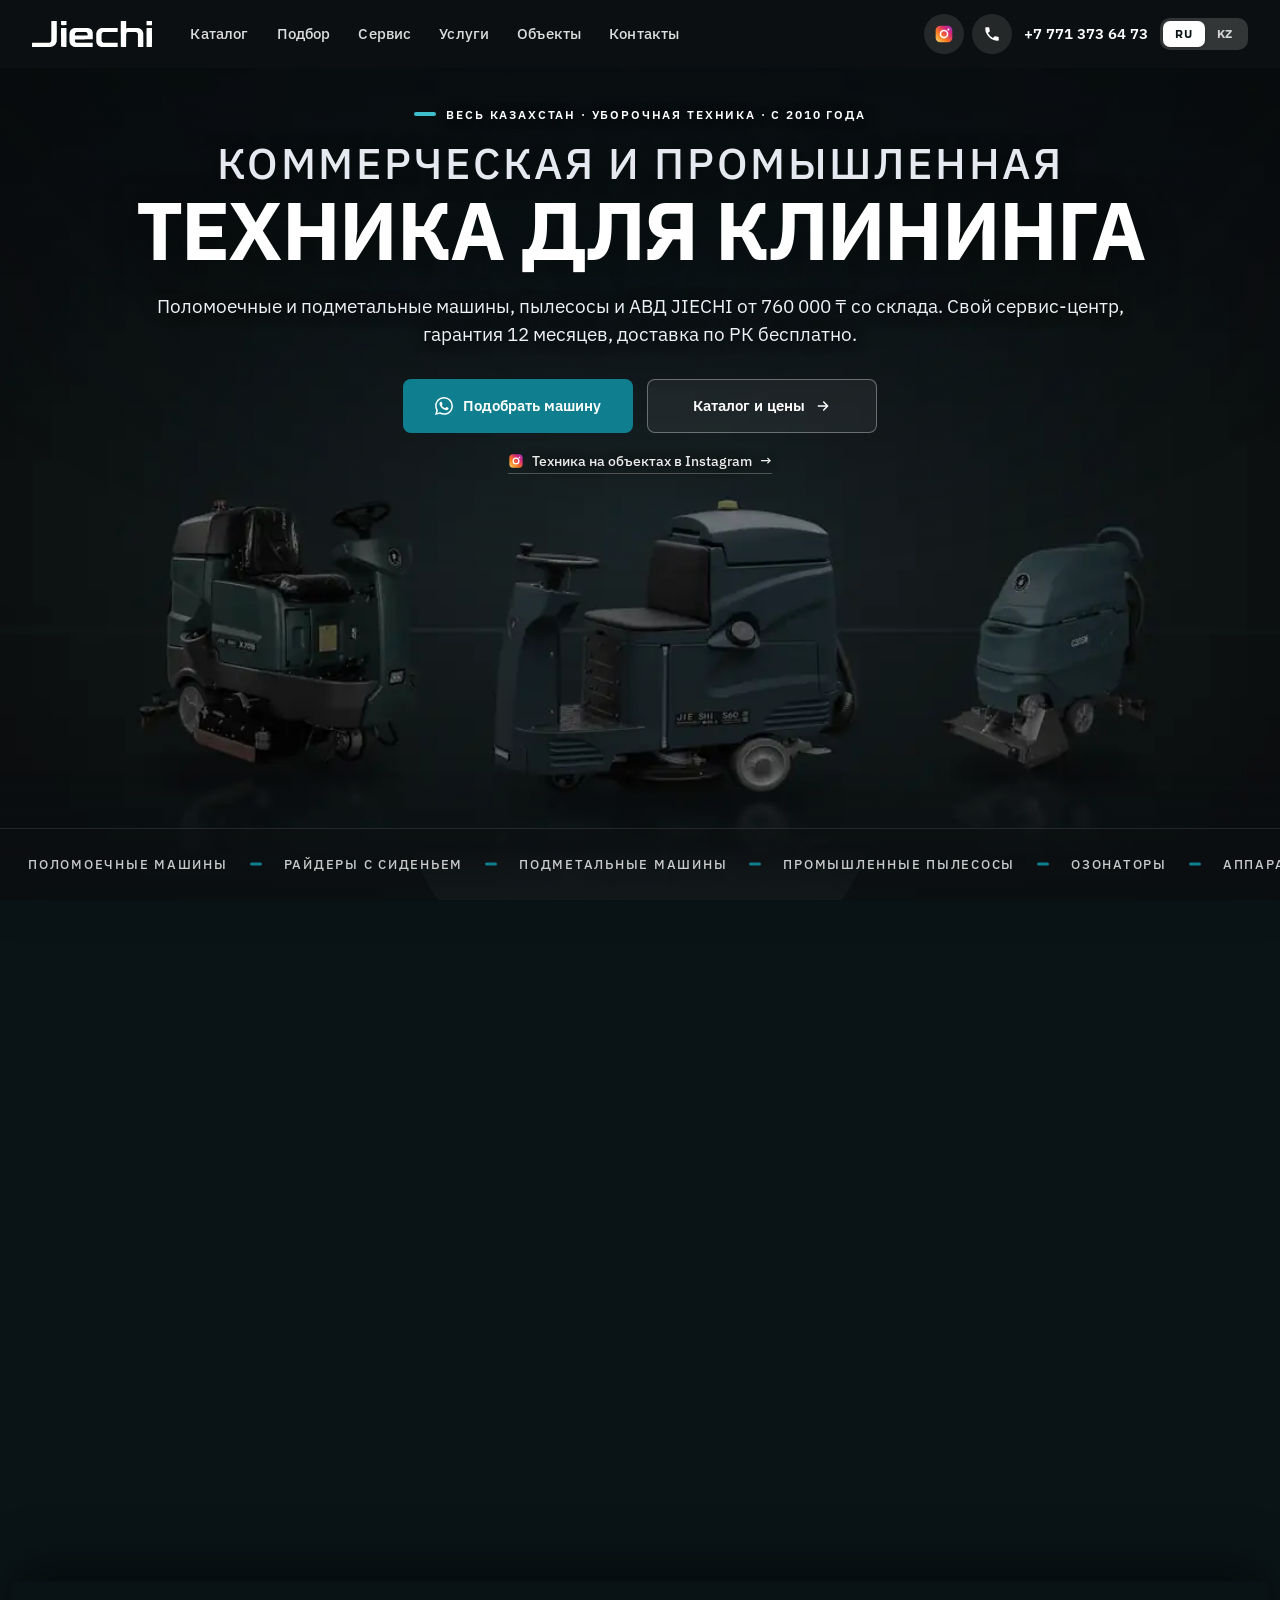
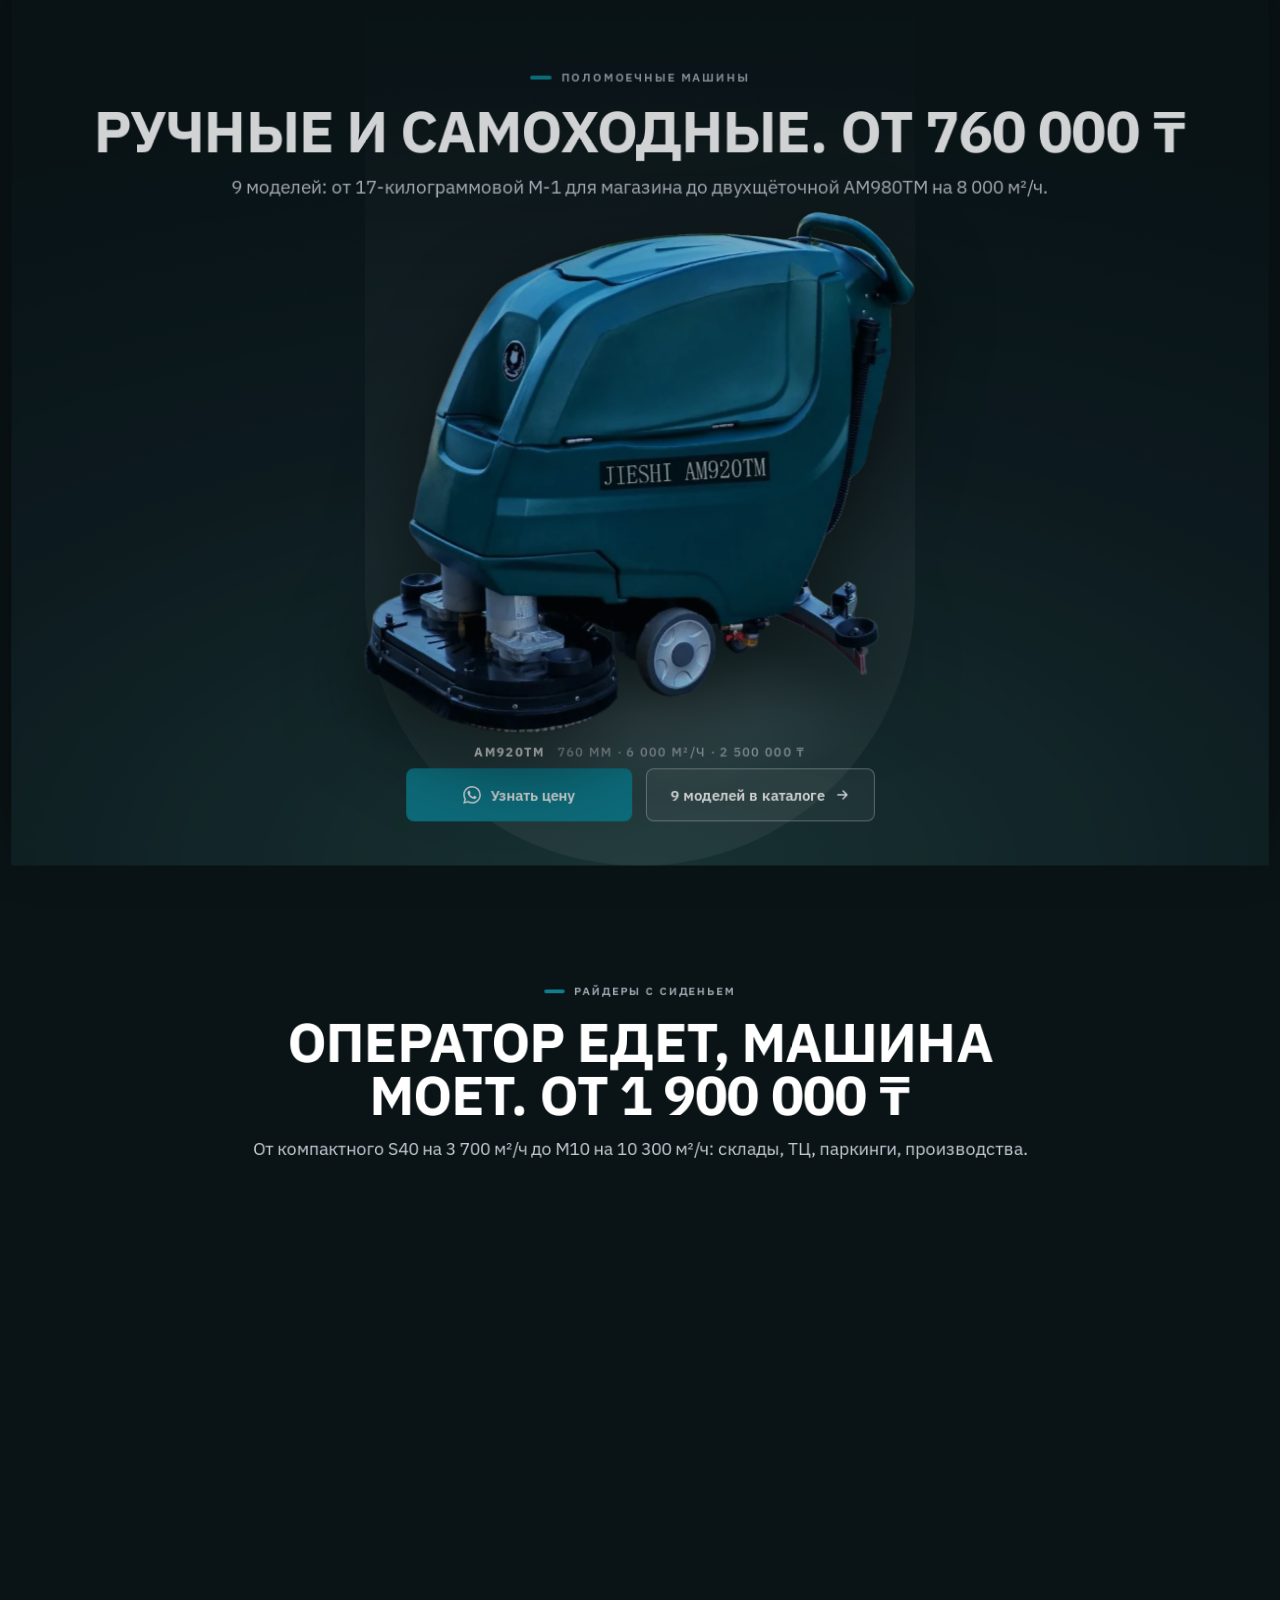
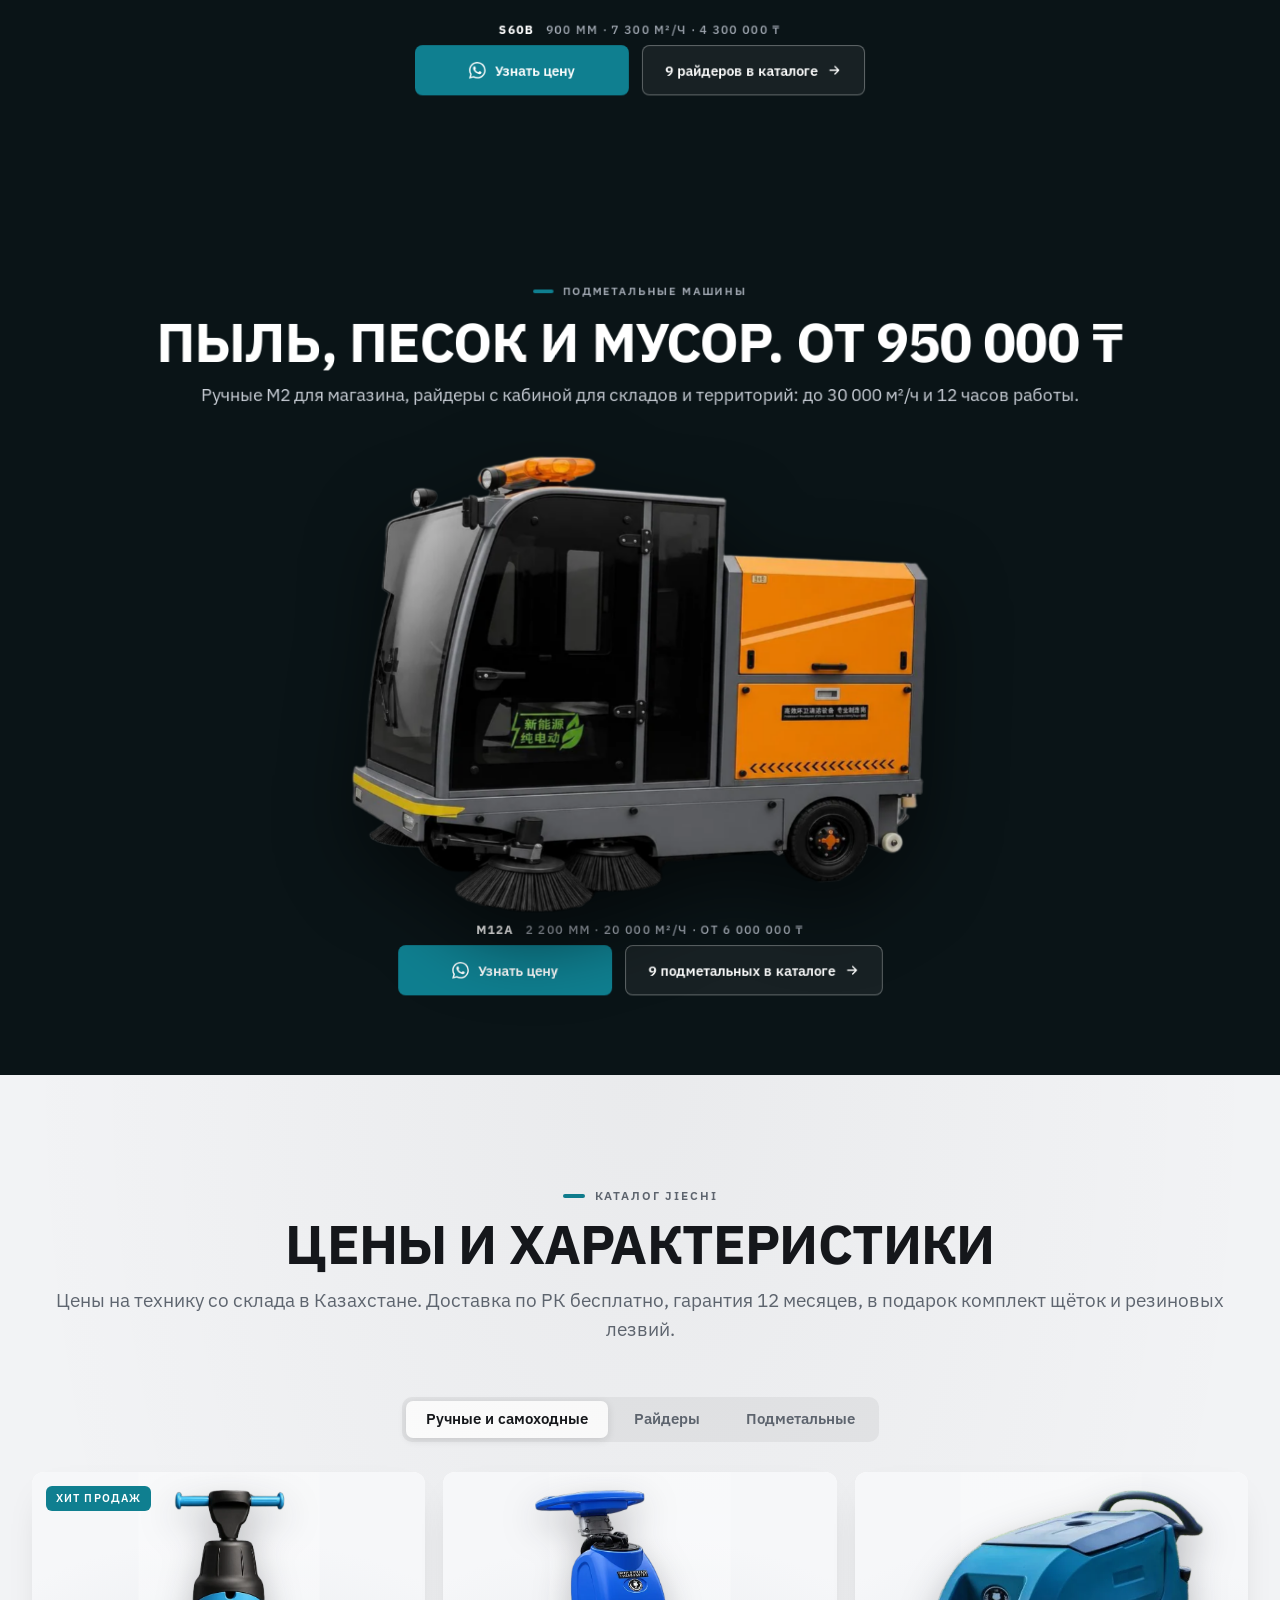
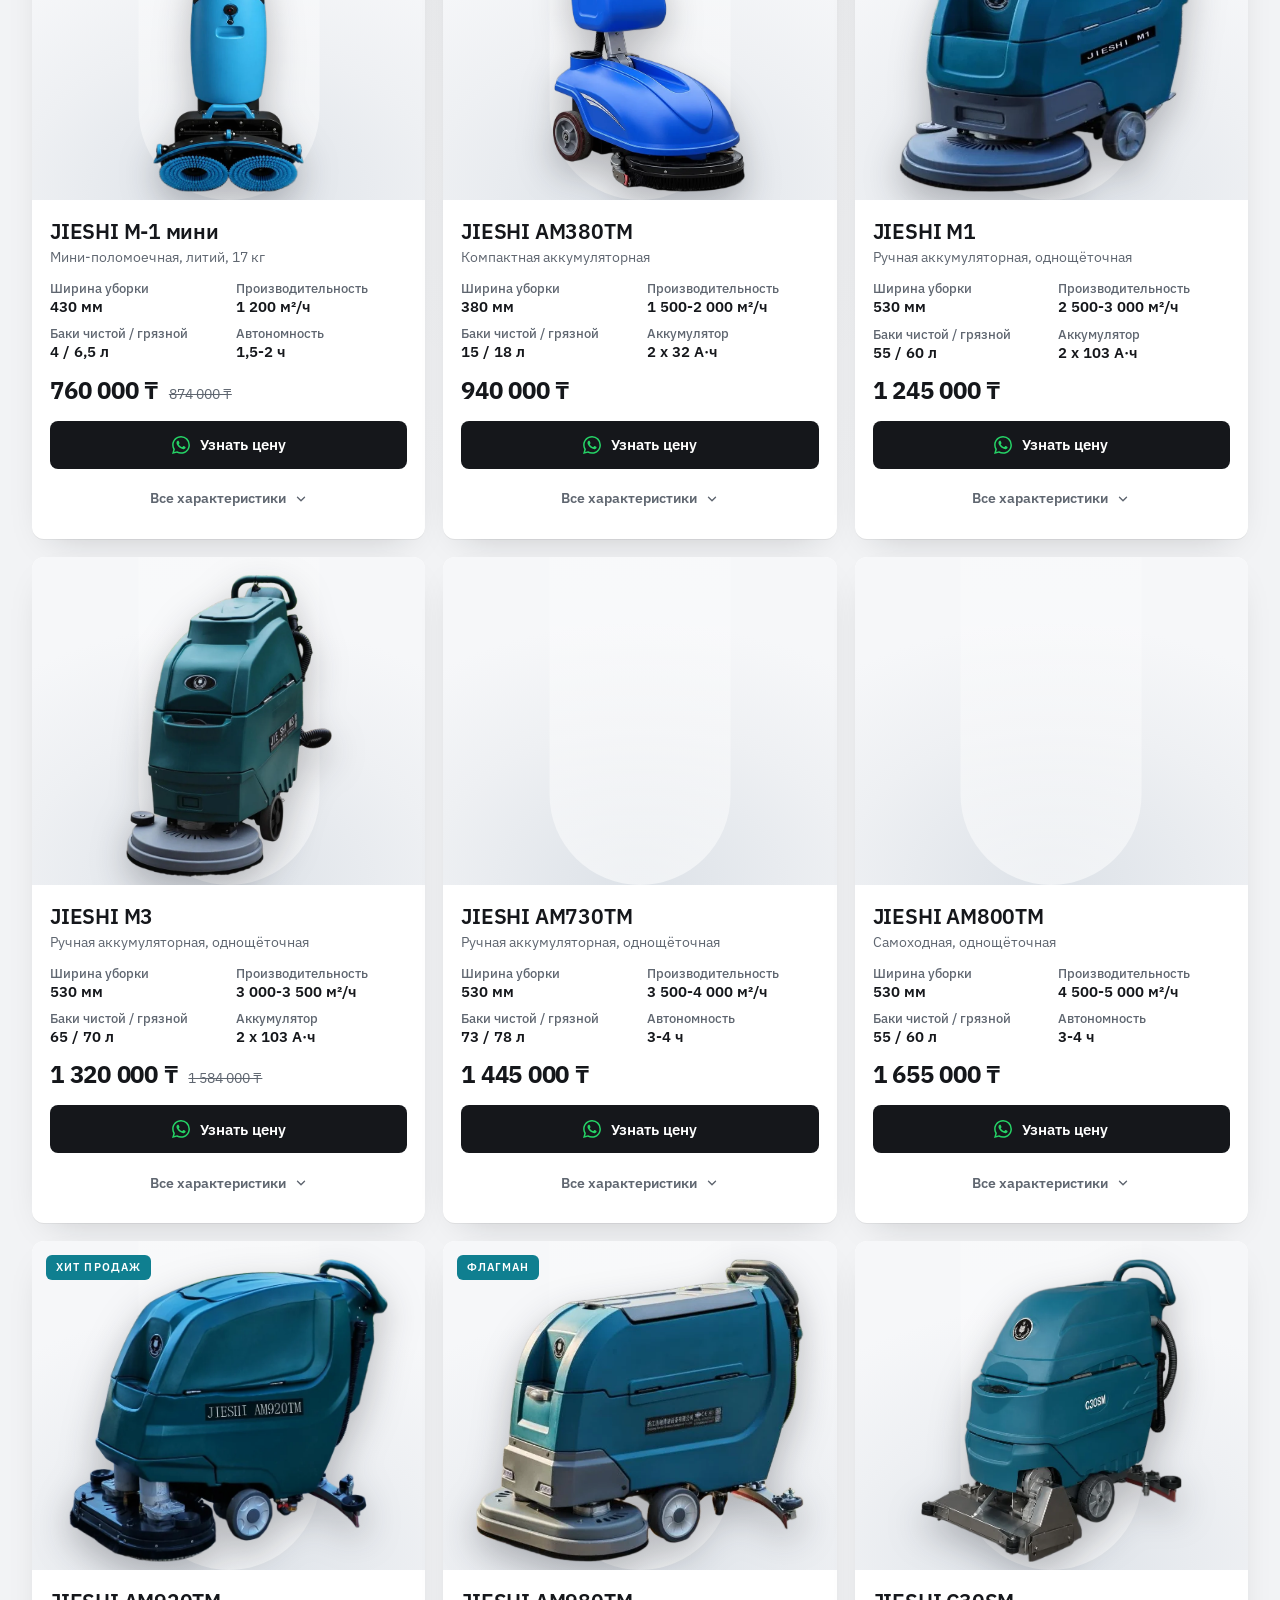
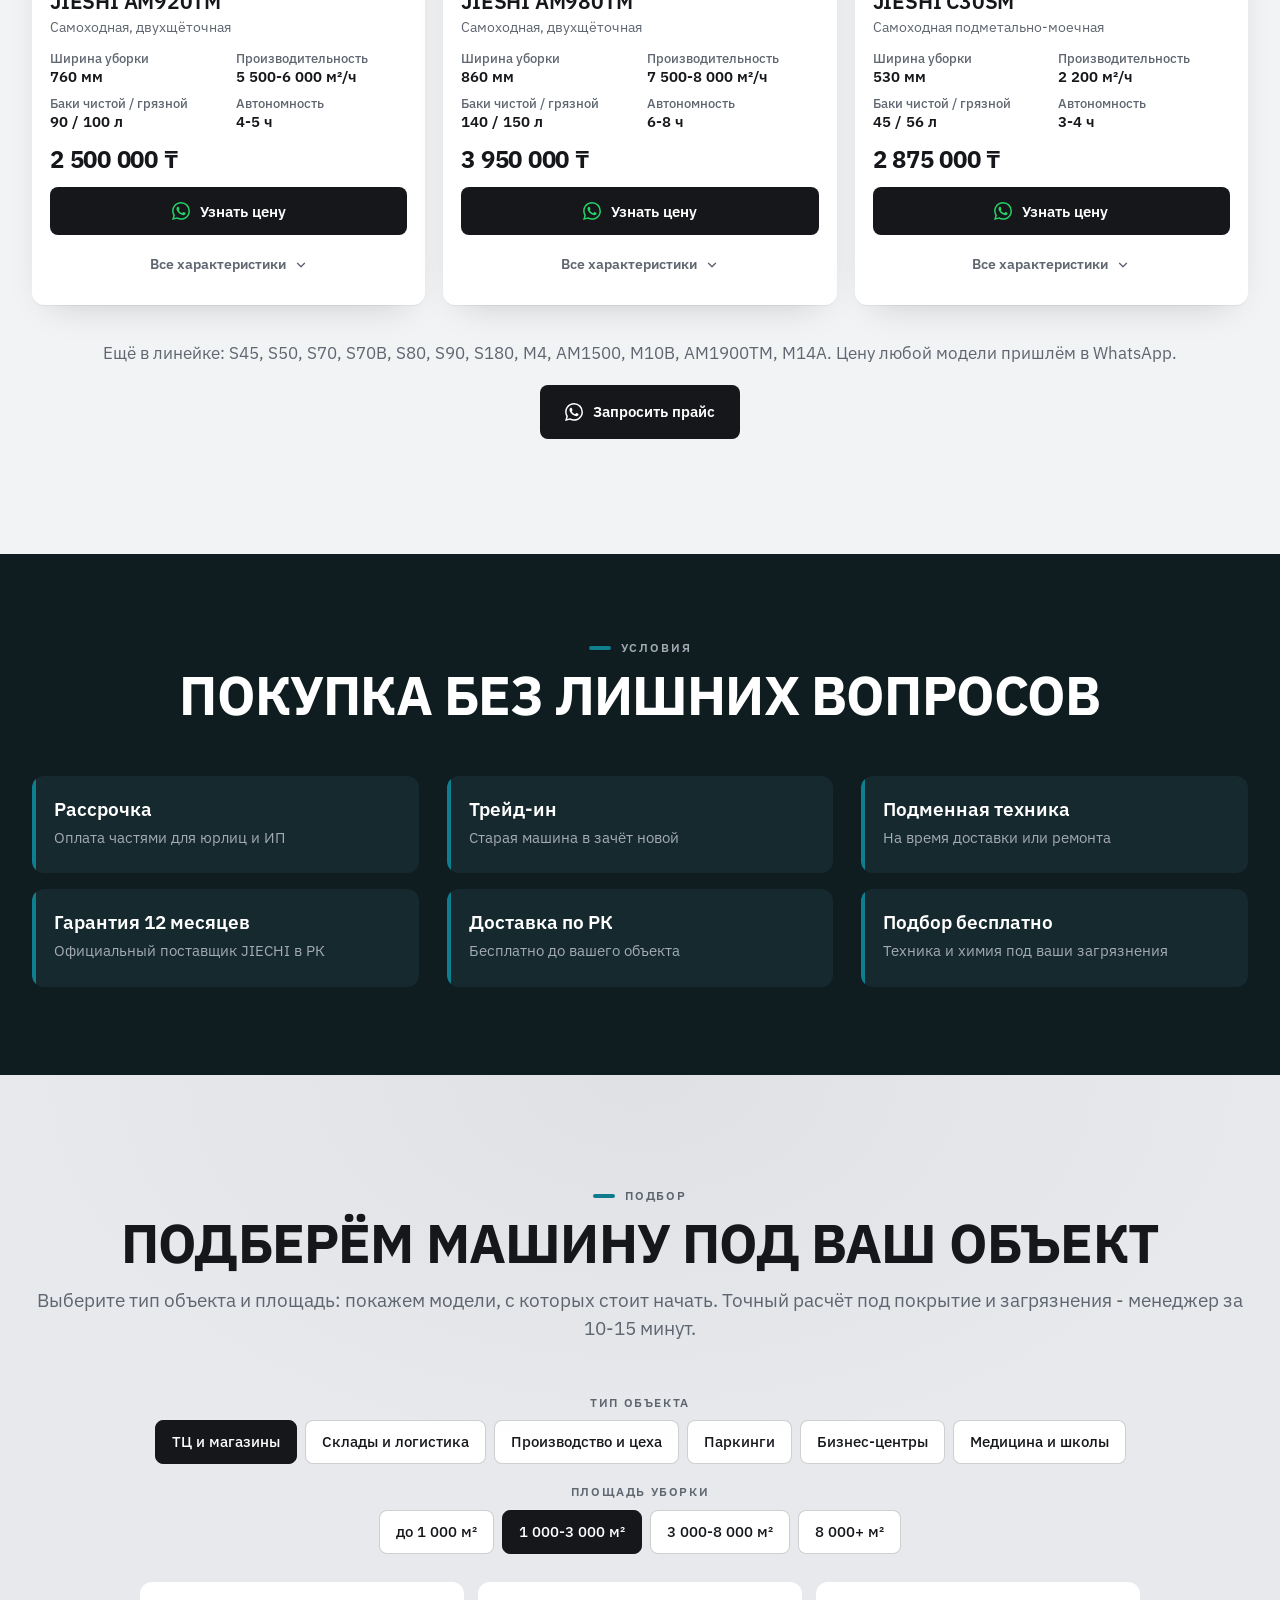
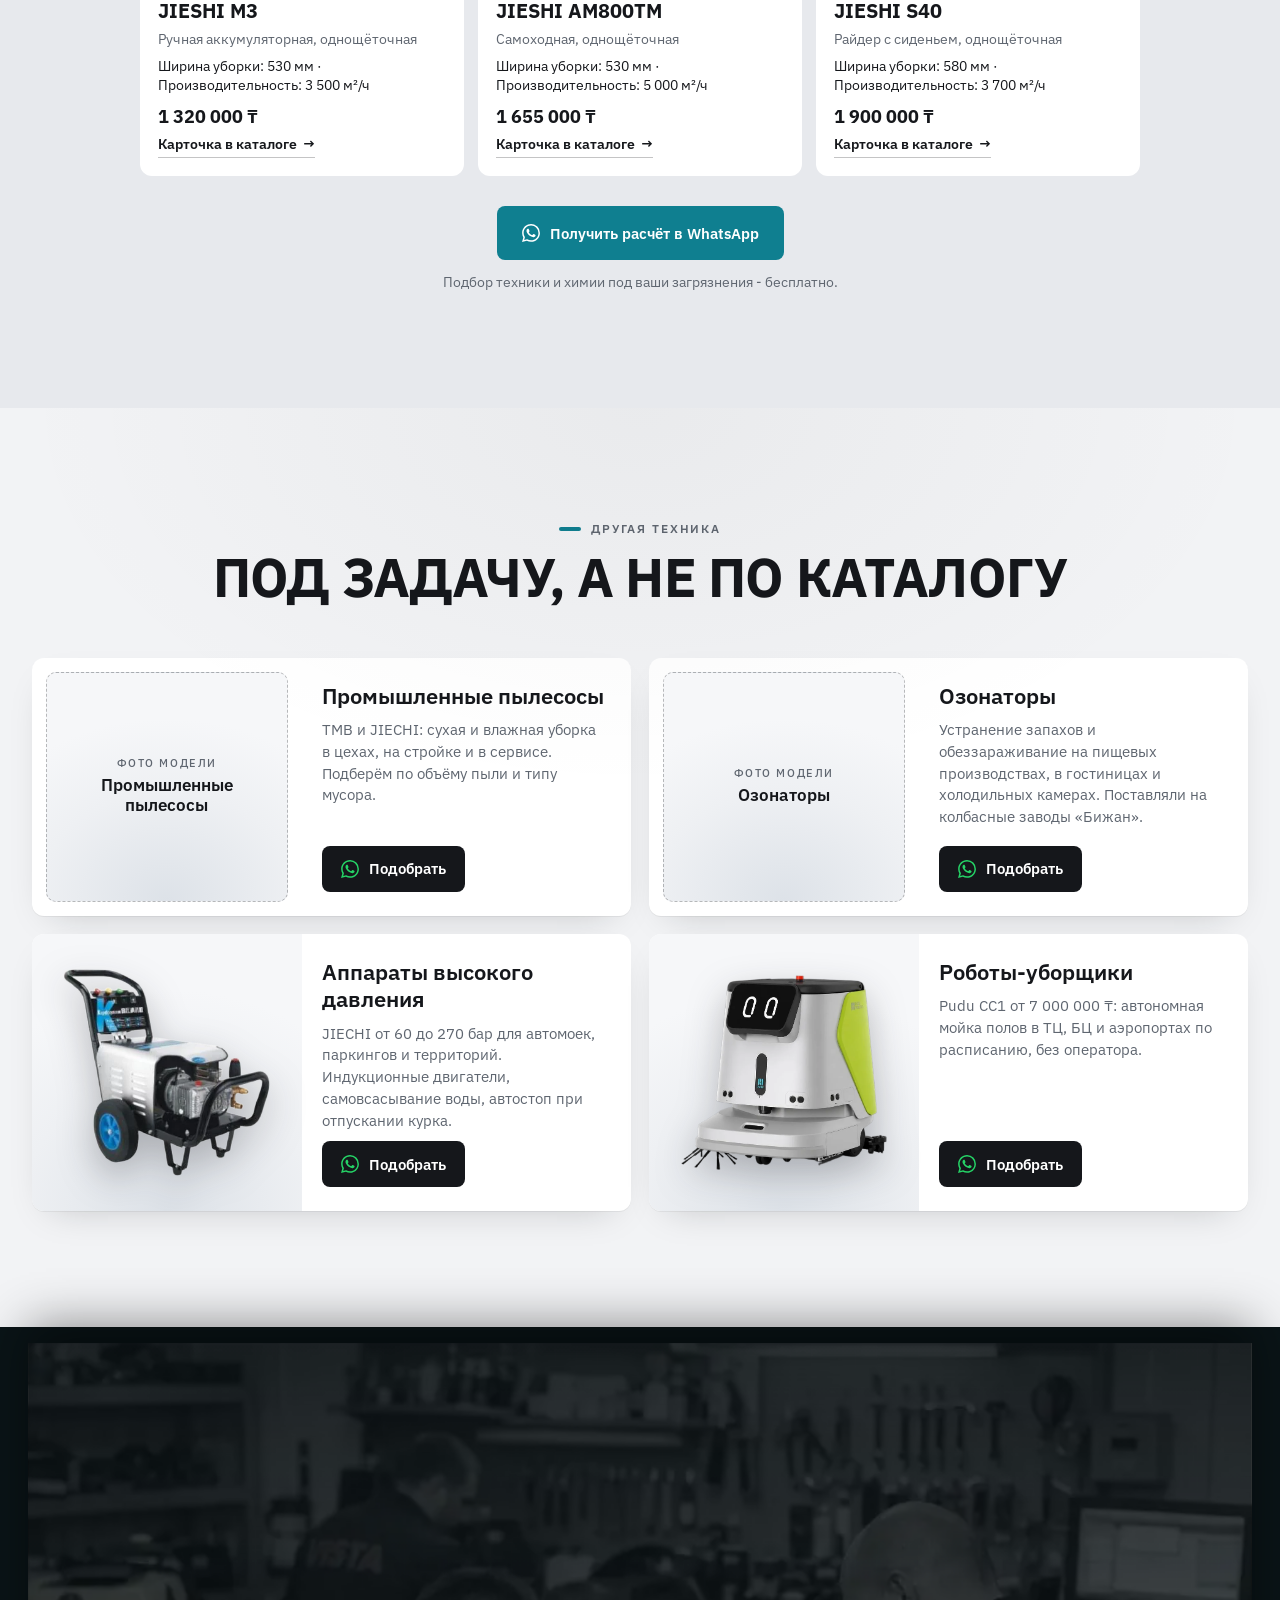
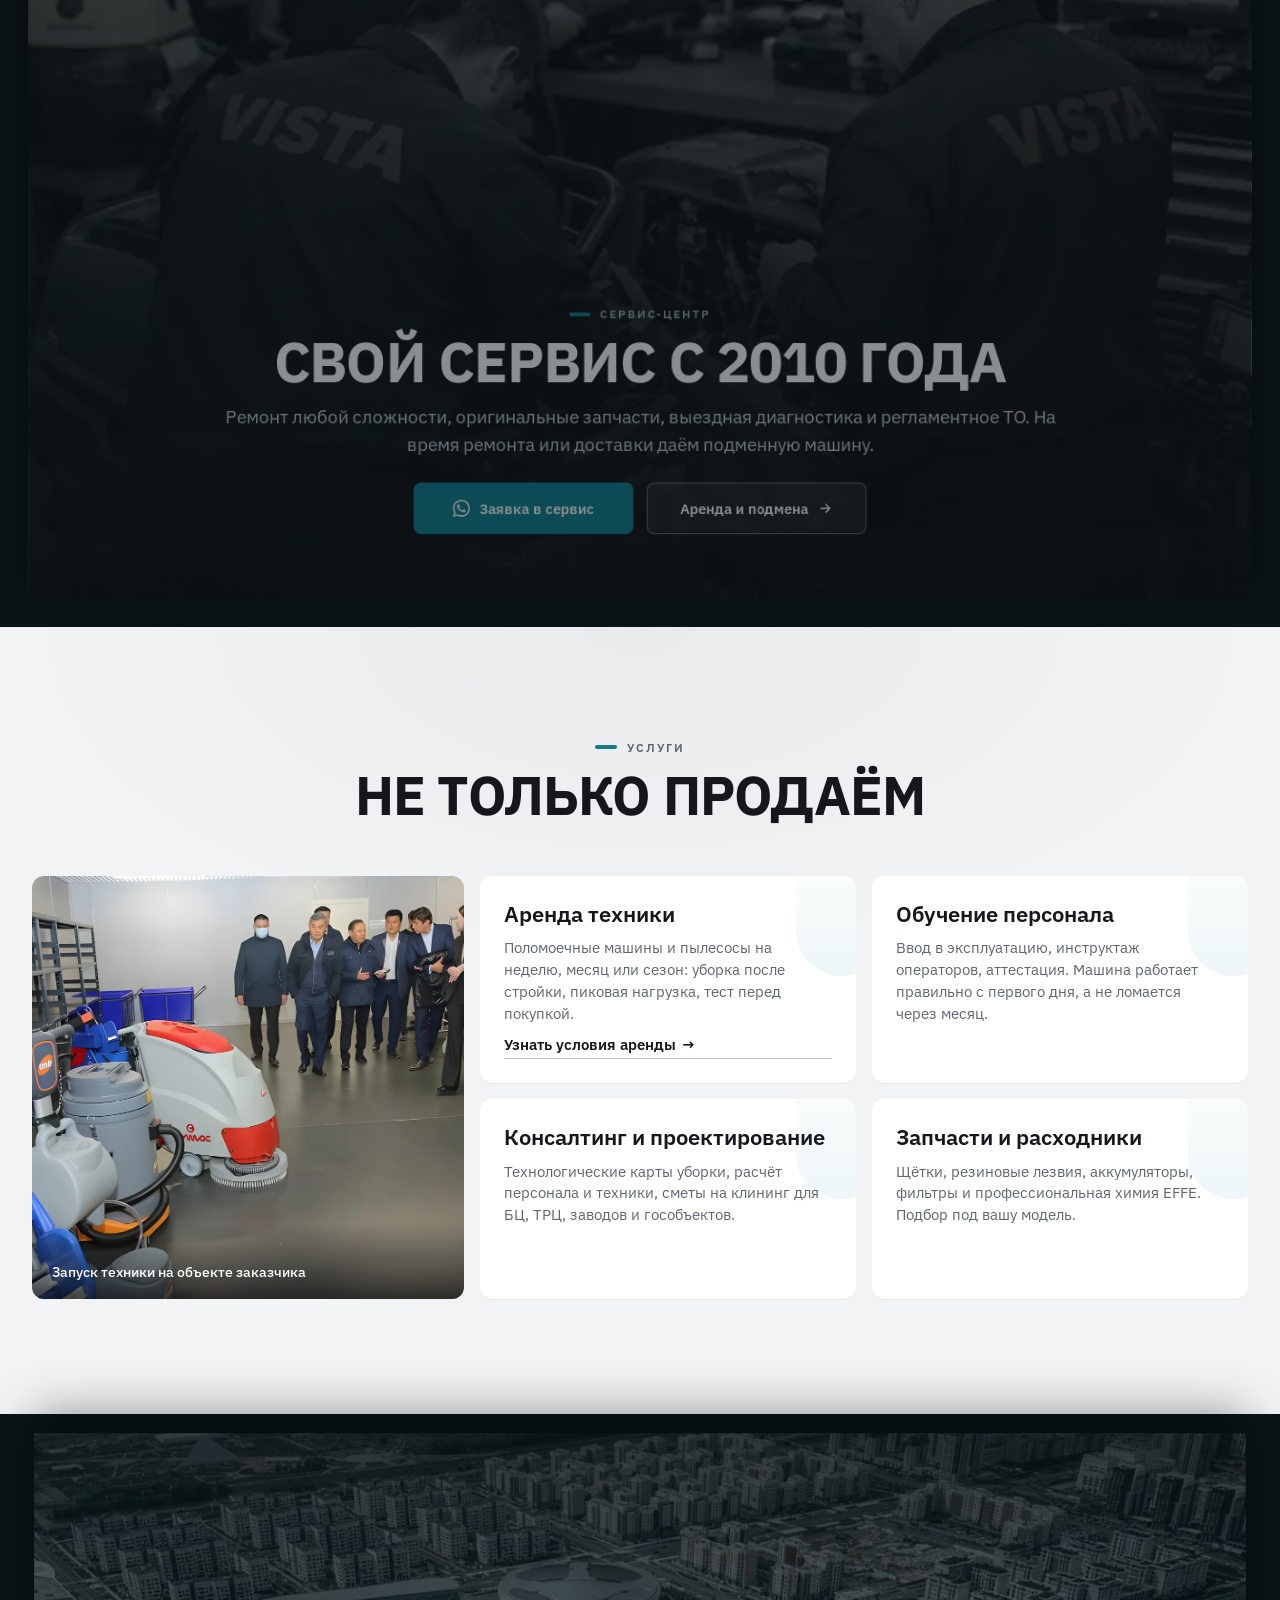
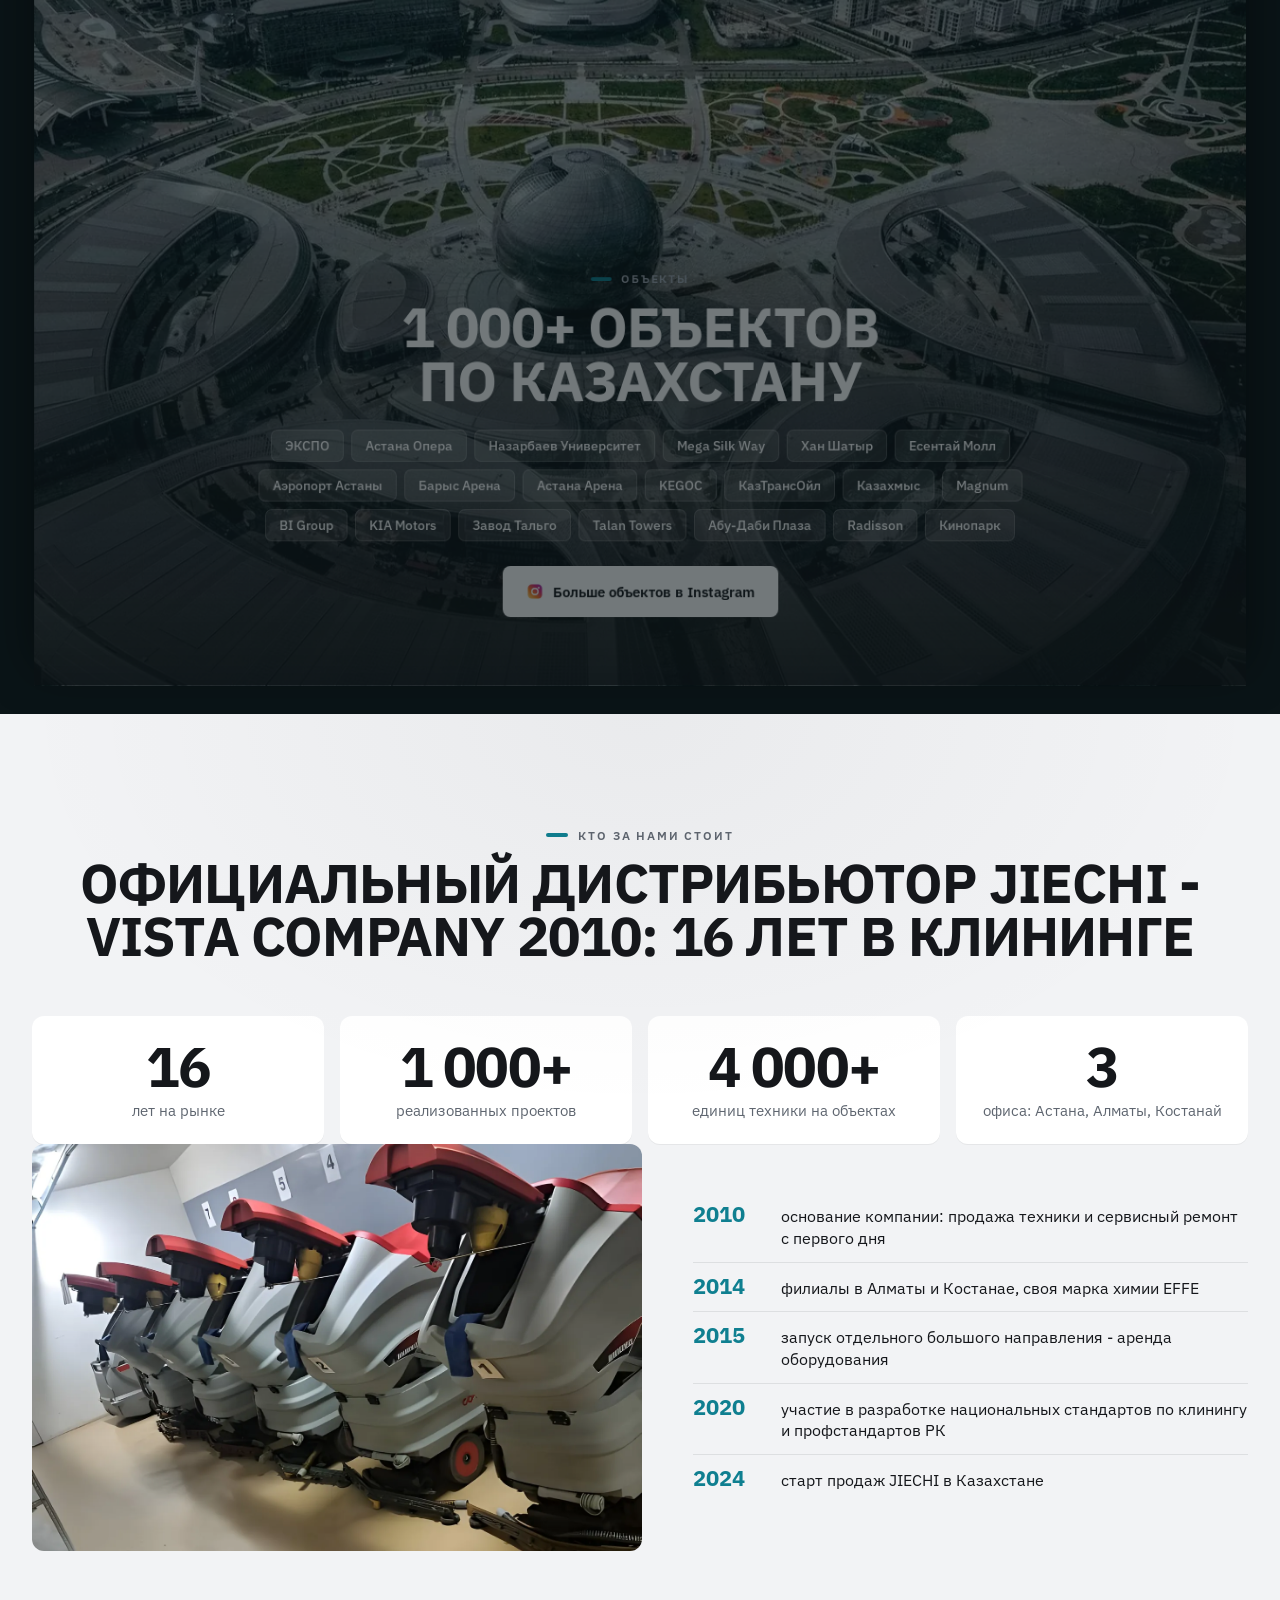
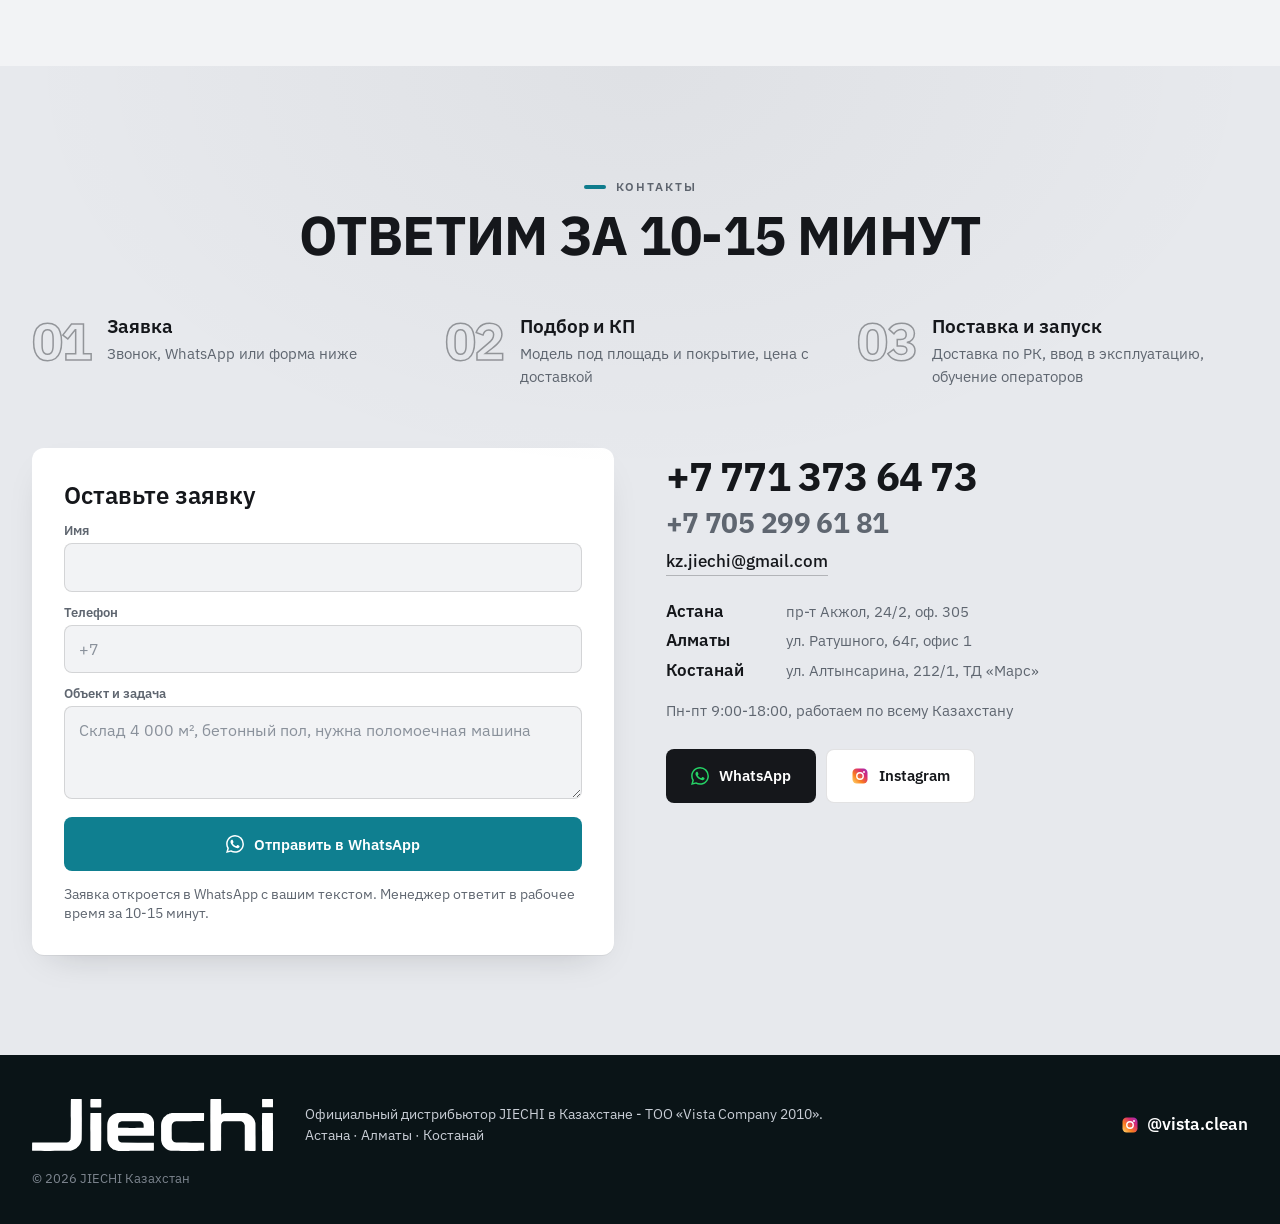
==== commit 49e25eaf: "KZ: правки клиента - тазалайтын роботтар, қызметкерлер, оператор орны бар райдер, құрылғы" ====
--- a/index.html
+++ b/index.html
@@ -31,7 +31,7 @@
 <link rel="stylesheet" href="https://fonts.googleapis.com/css2?family=IBM+Plex+Sans:wght@400;500;600;700&display=swap">
 <link rel="preload" as="image" href="assets/img/hero-j.webp" media="(min-width: 761px)" fetchpriority="high">
 <link rel="preload" as="image" href="assets/img/hero-j-m.webp" media="(max-width: 760px)" fetchpriority="high">
-<link rel="stylesheet" href="styles.css?v=20261016-5">
+<link rel="stylesheet" href="styles.css?v=20261016-6">
 <script type="application/ld+json">
 {
   "@context": "https://schema.org",
@@ -891,6 +891,6 @@
   <a class="st-ig" href="https://www.instagram.com/vista.clean/" target="_blank" rel="noopener" aria-label="Instagram"><svg width="22" height="22" aria-hidden="true"><use href="#ic-ig"/></svg></a>
 </div>
 
-<script src="script.js?v=20261016-5" defer></script>
+<script src="script.js?v=20261016-6" defer></script>
 </body>
 </html>
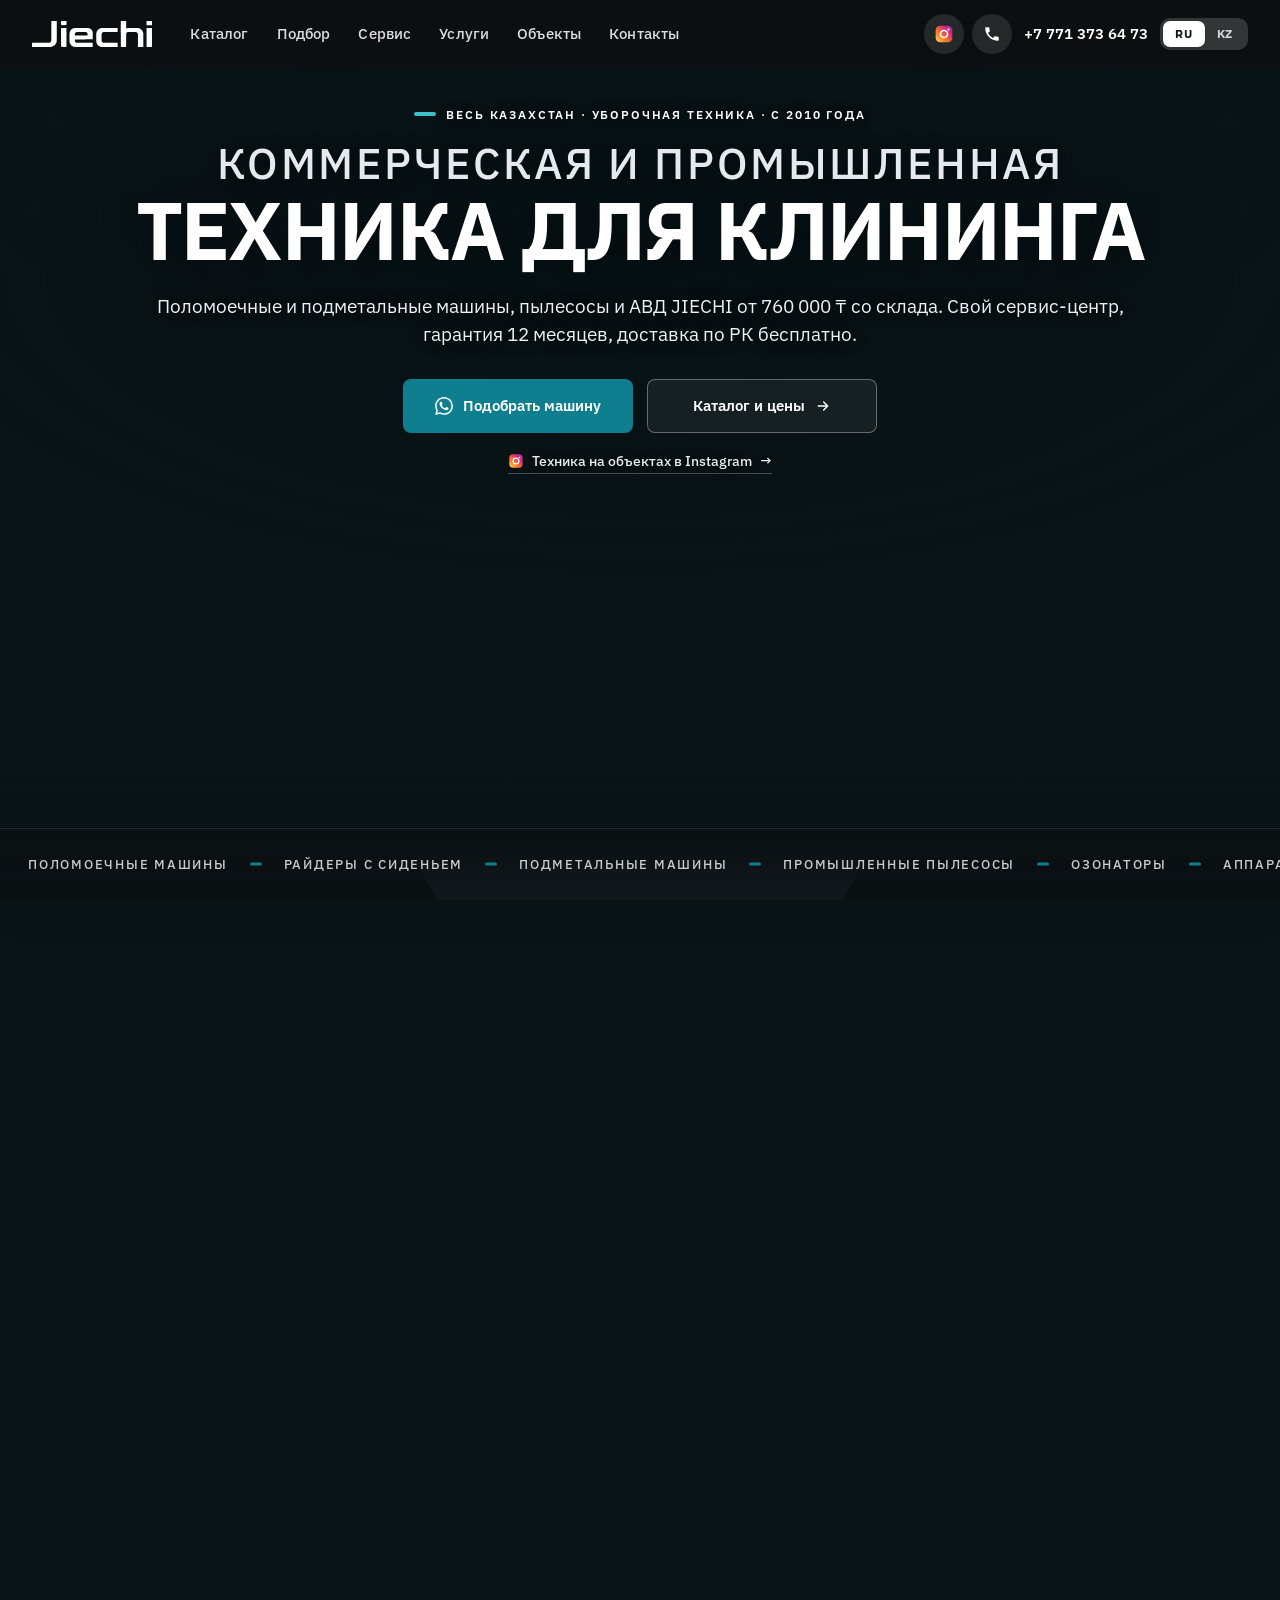
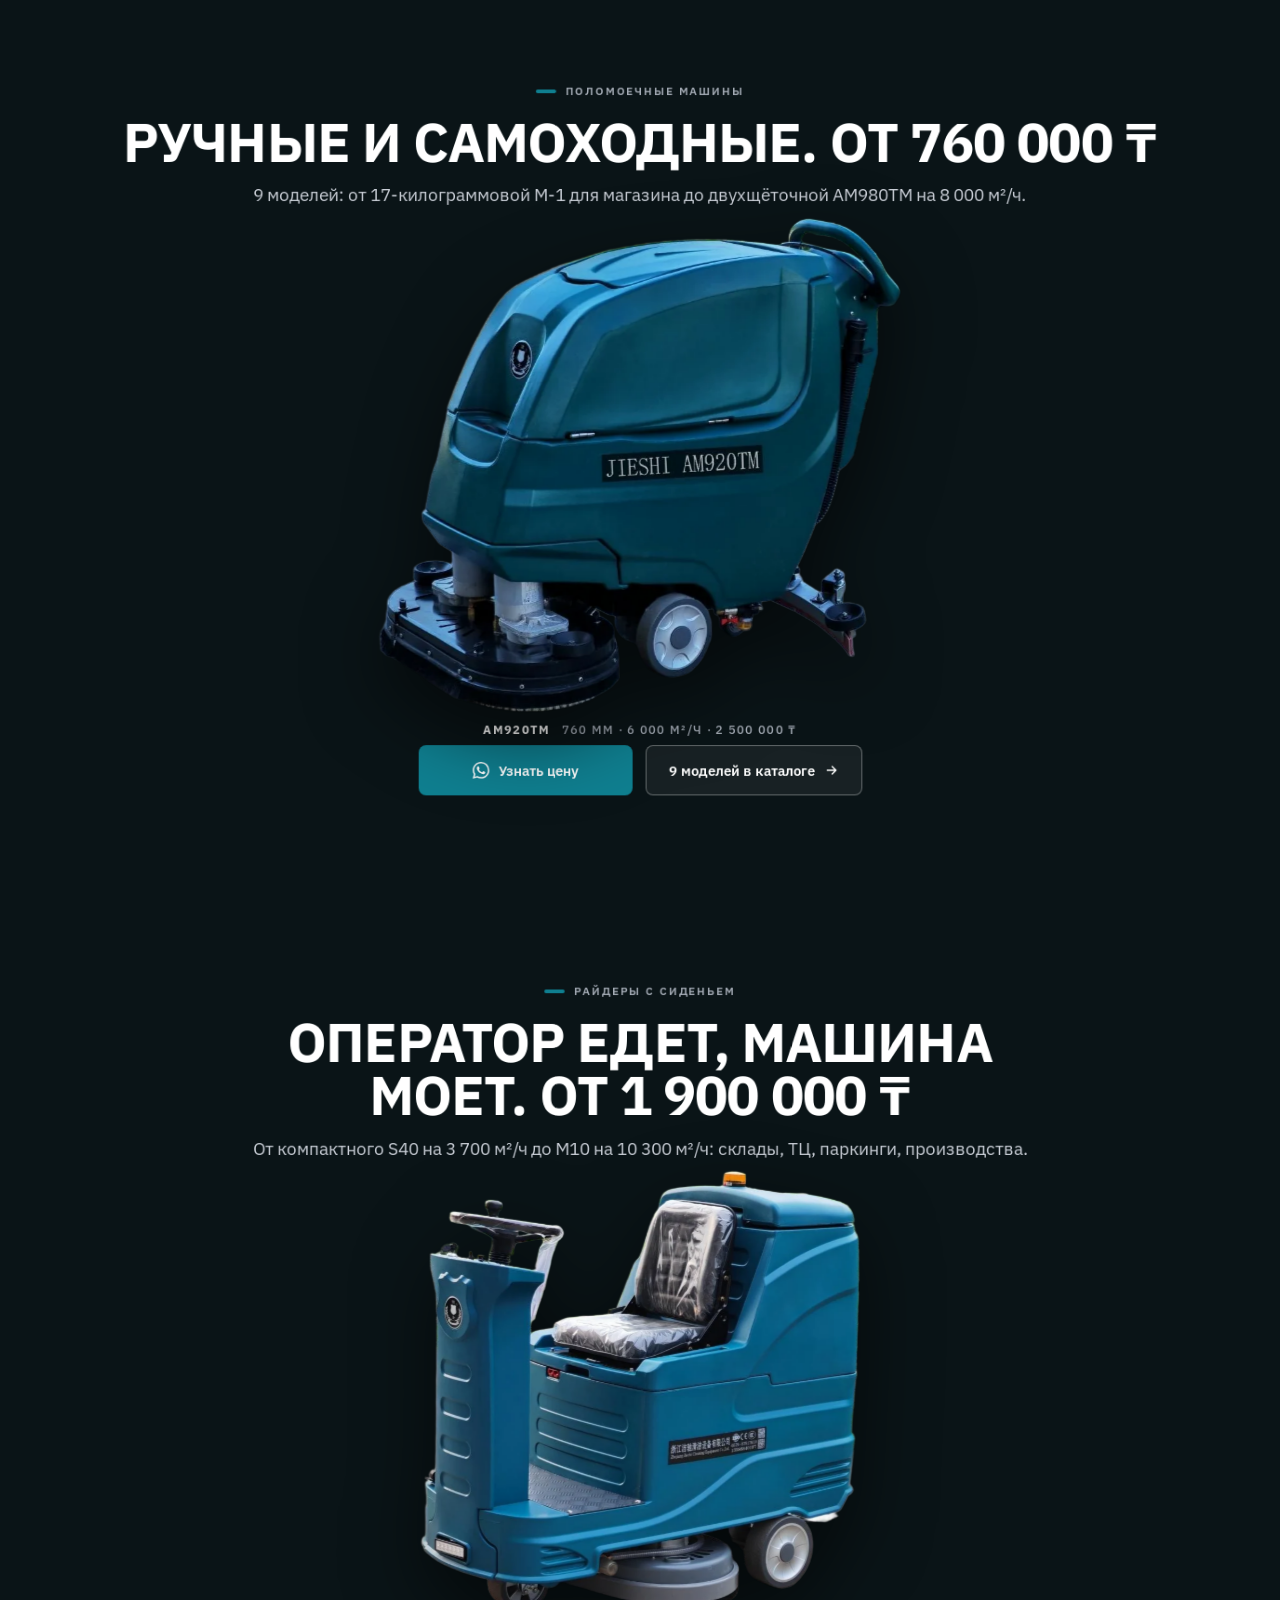
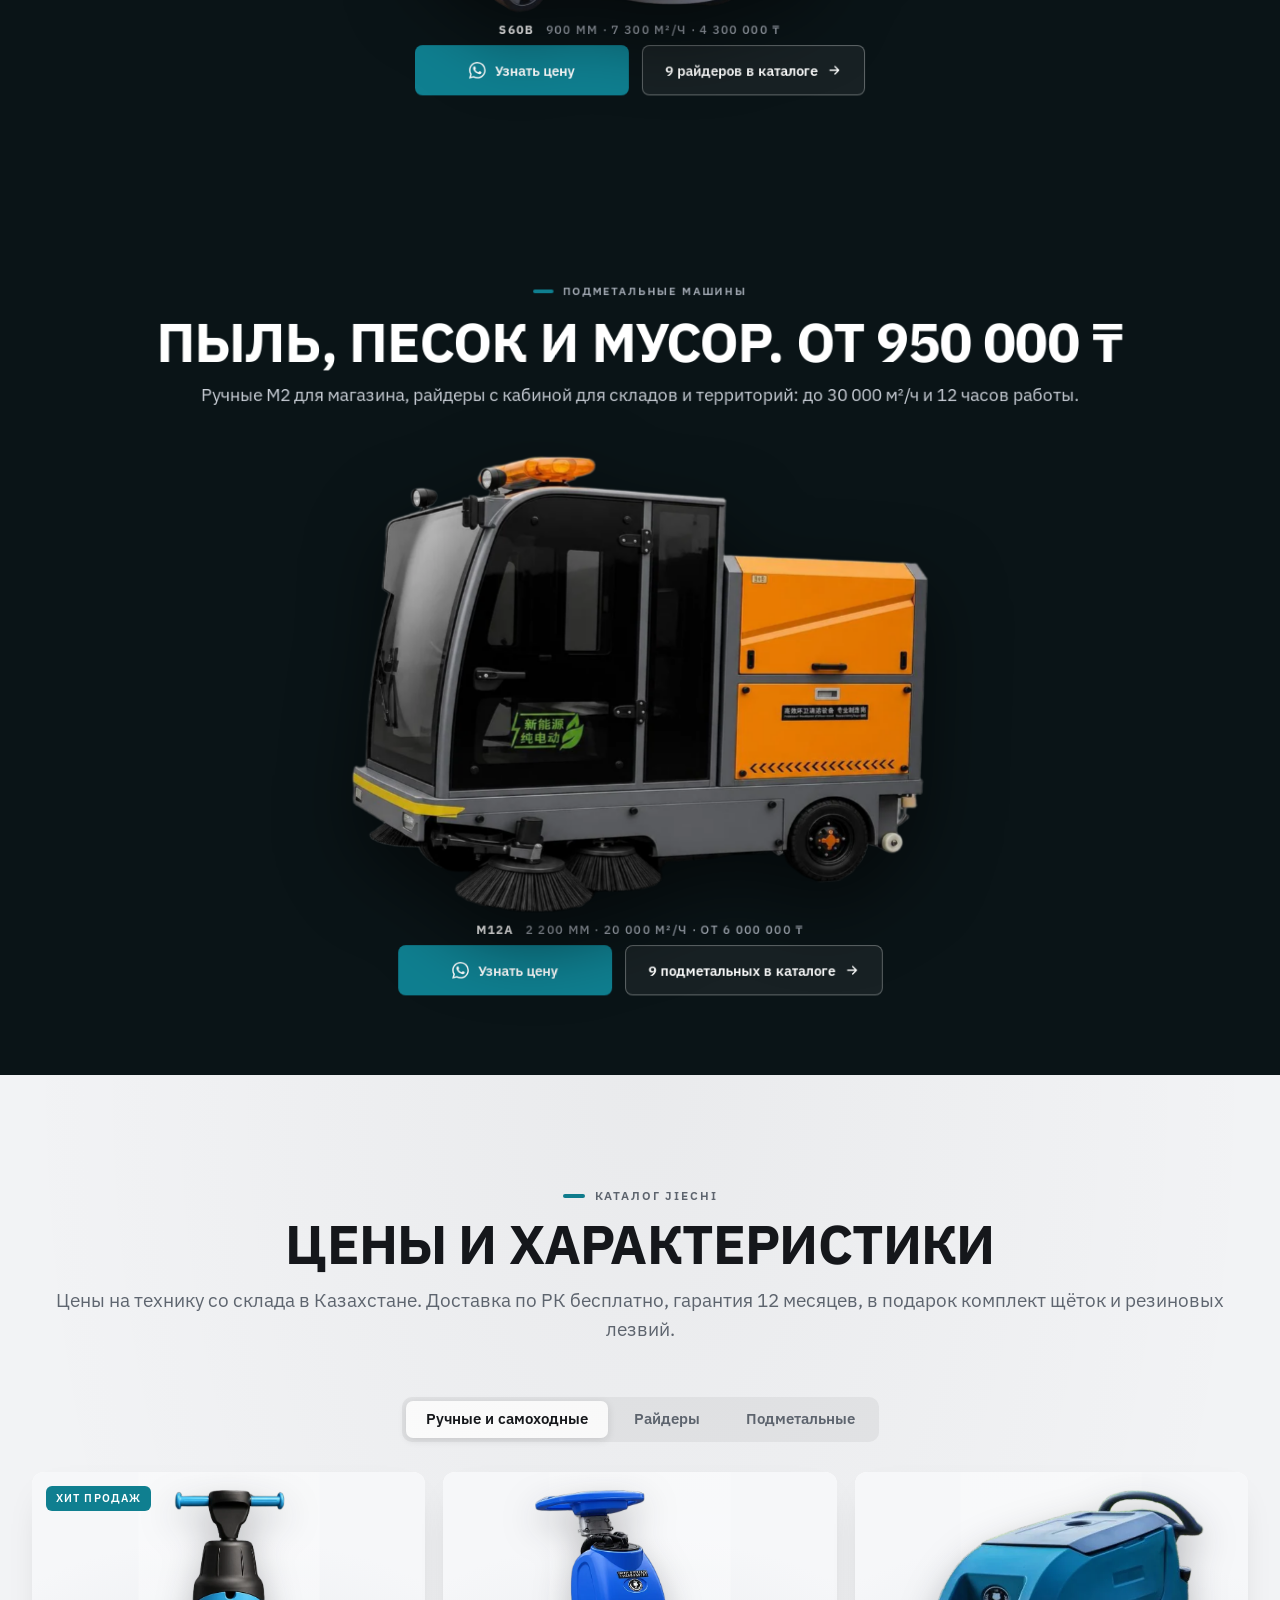
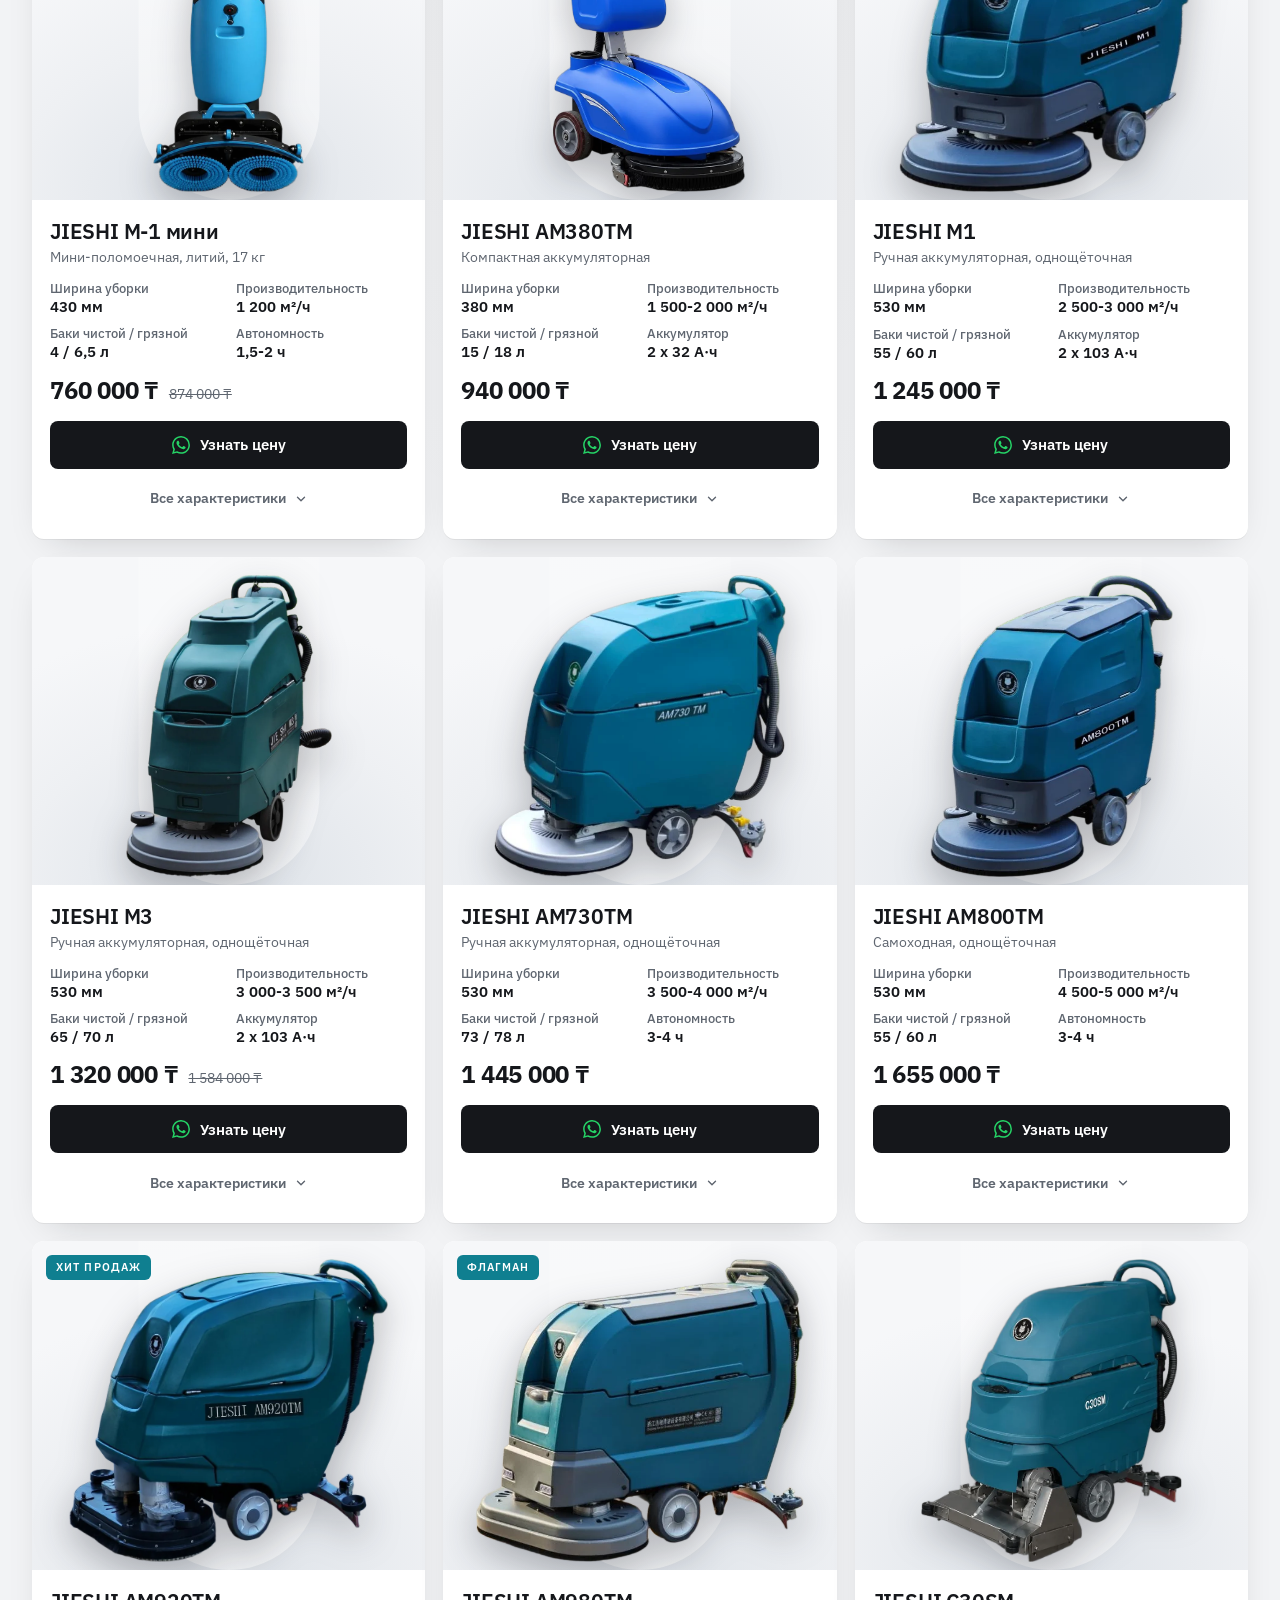
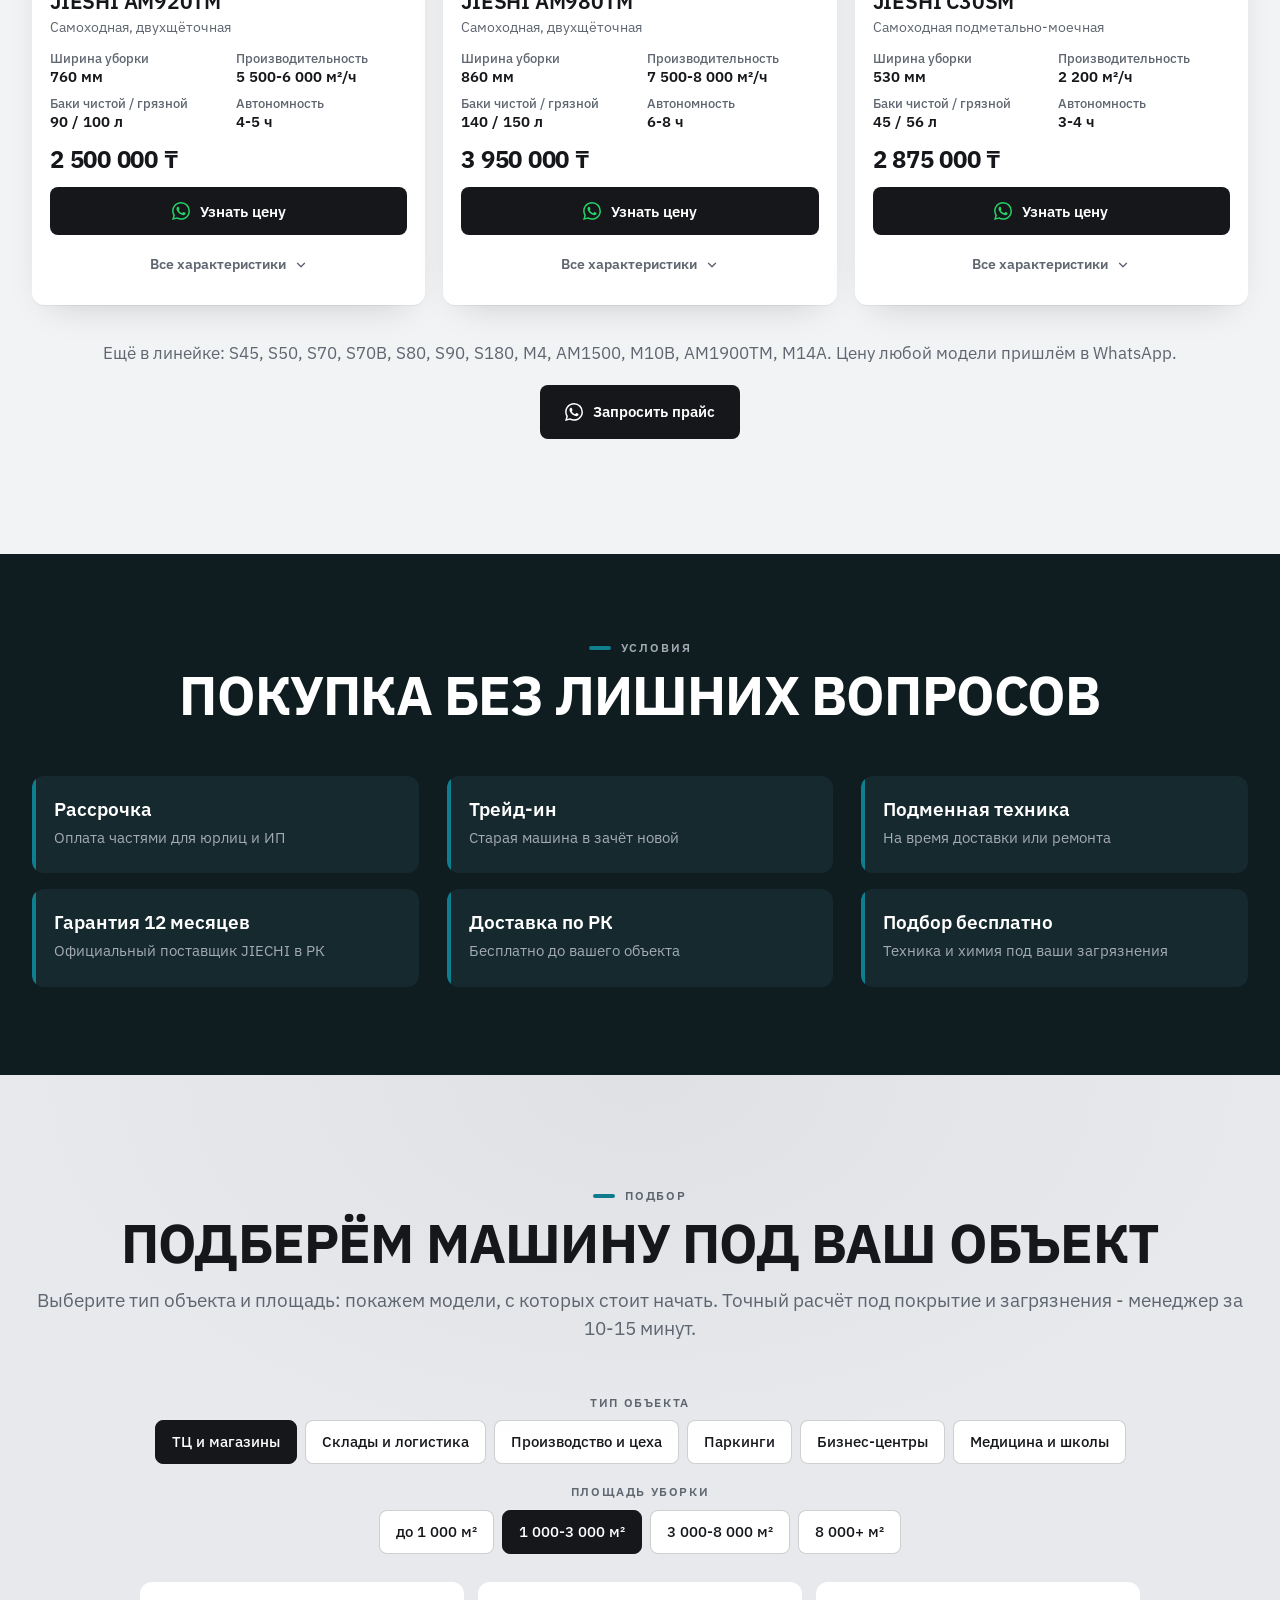
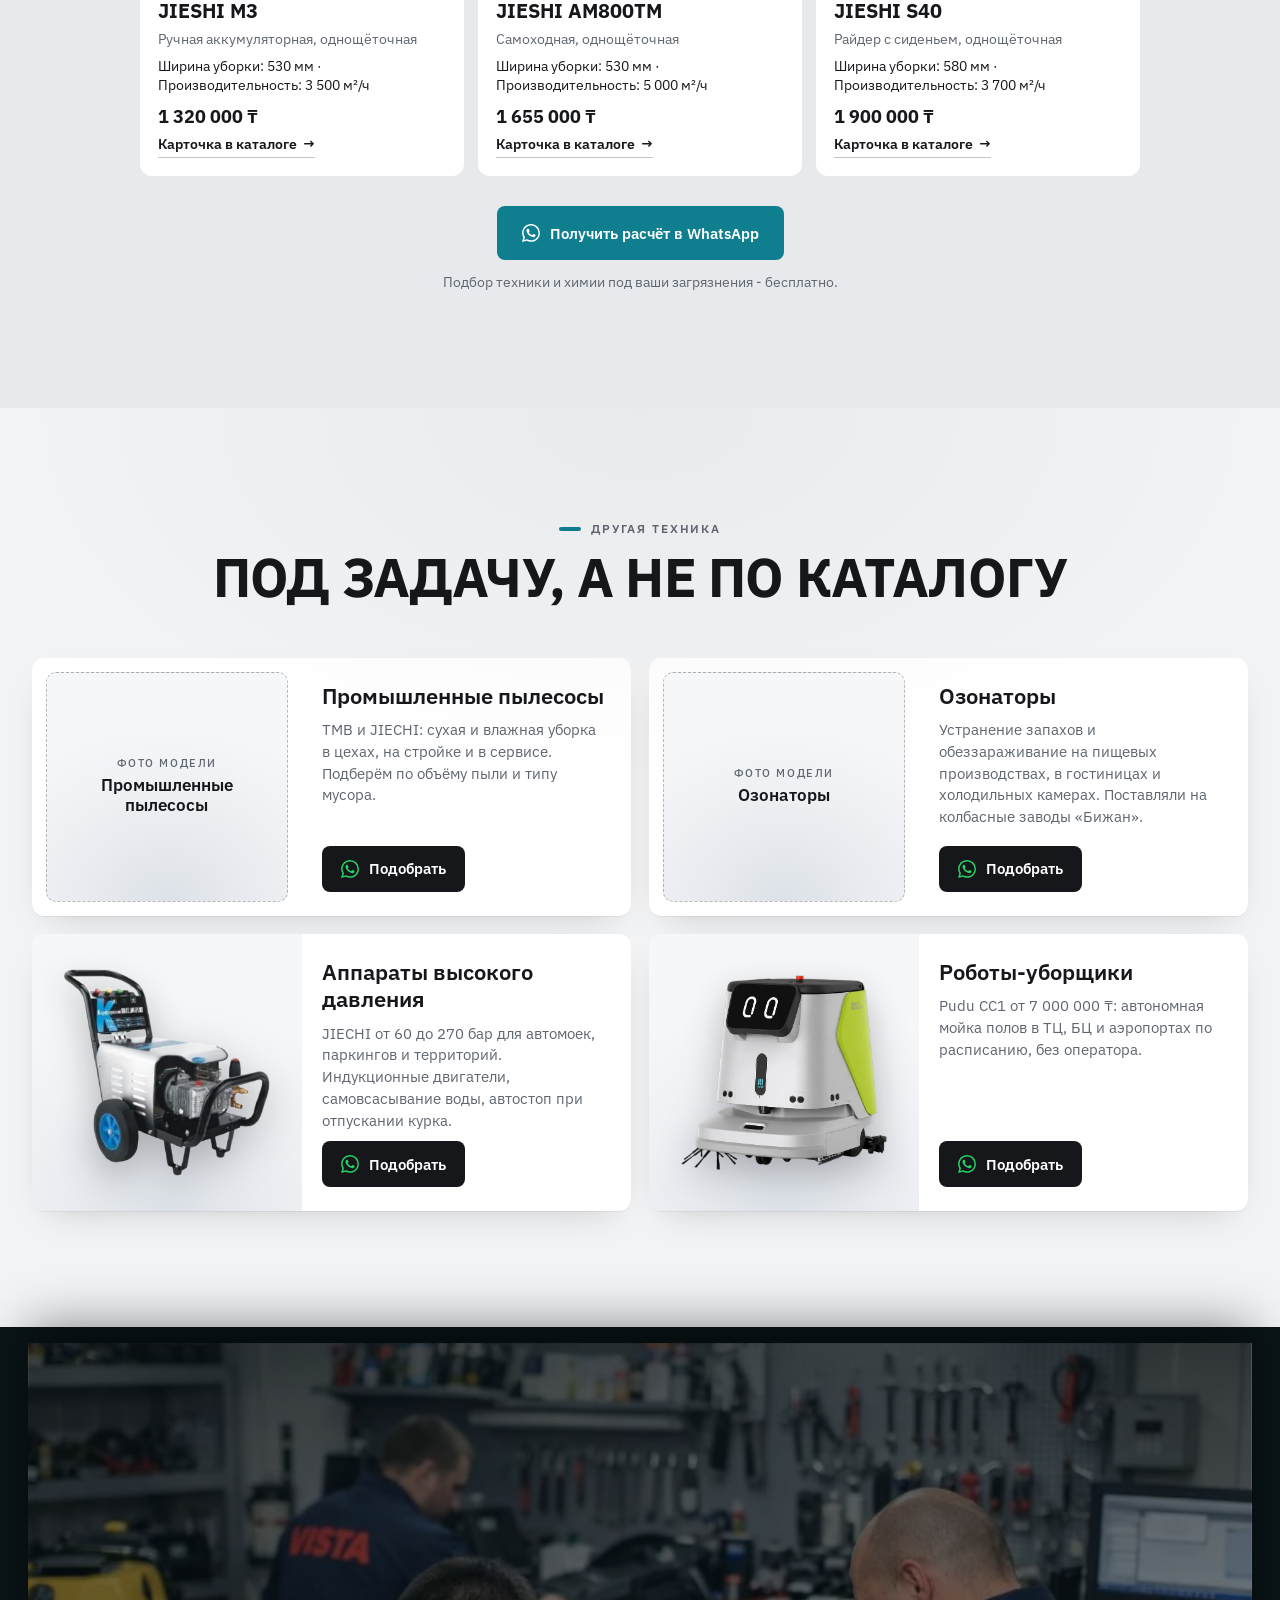
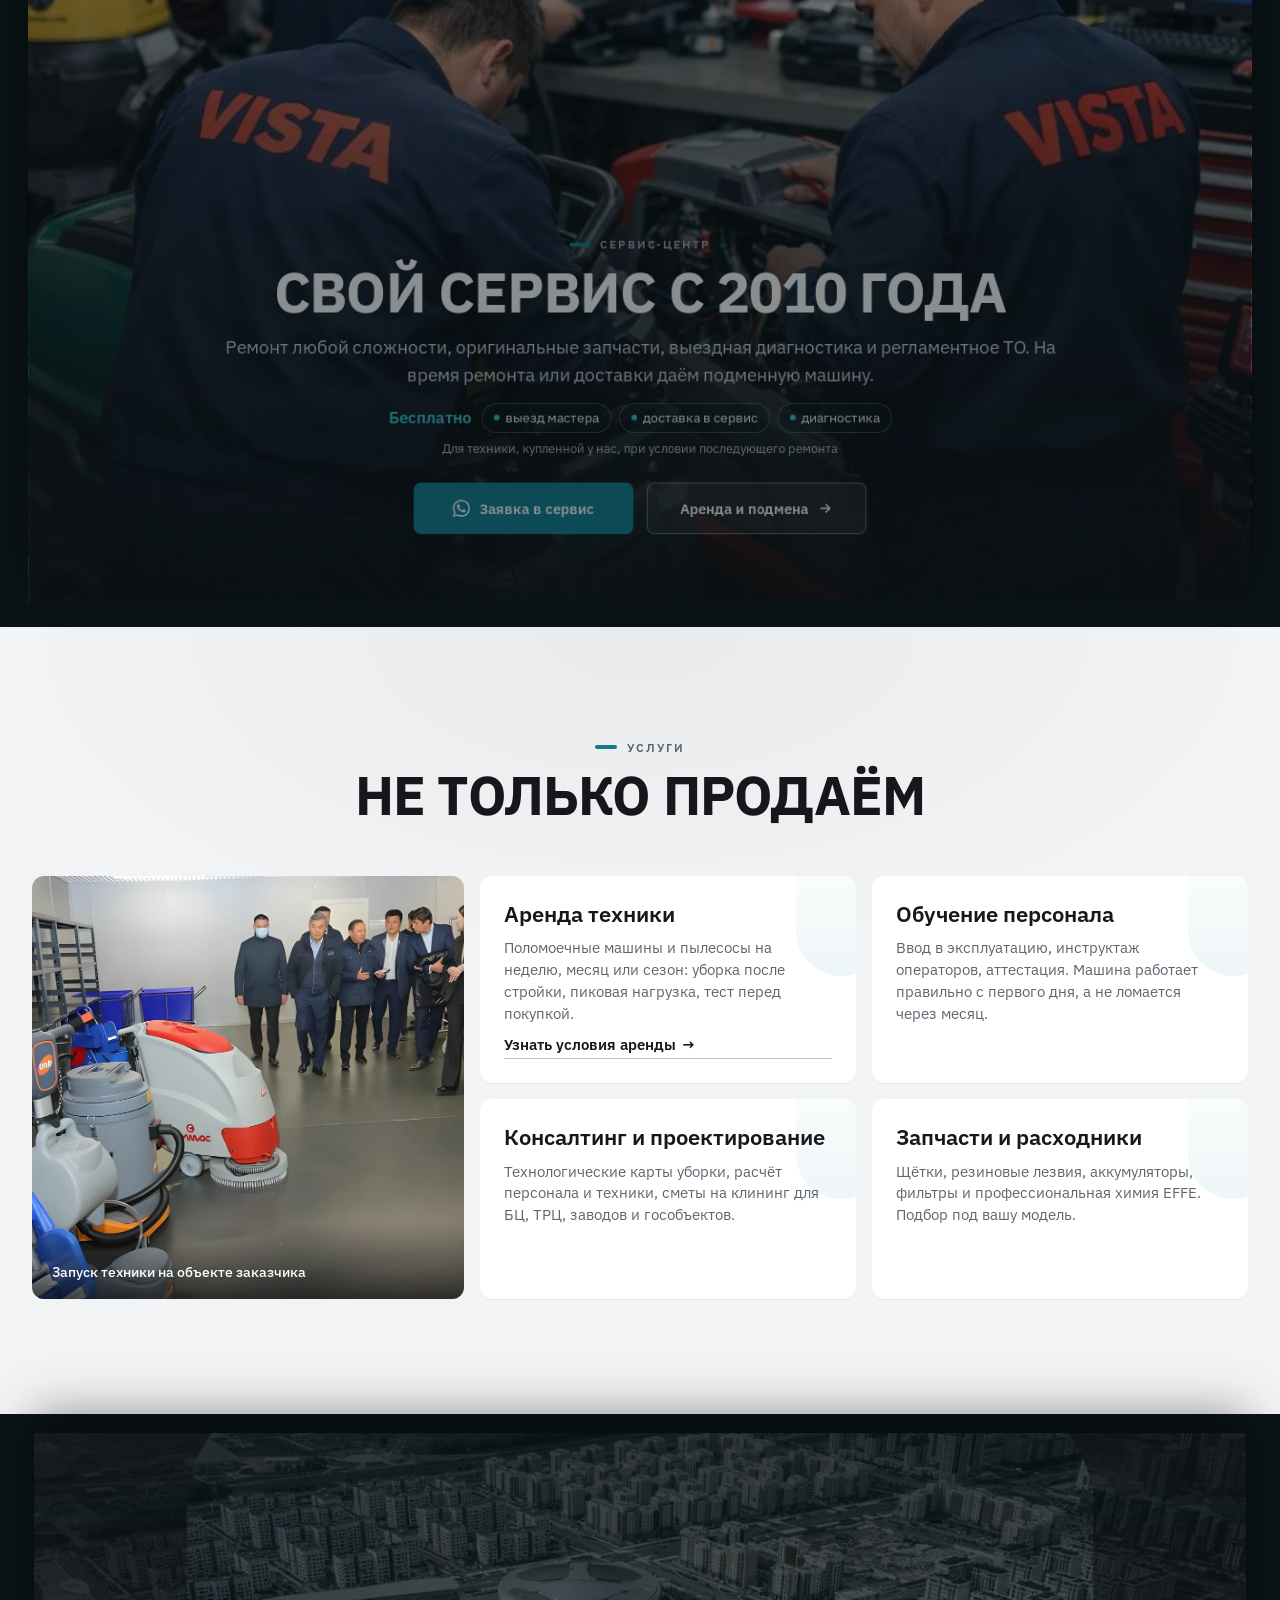
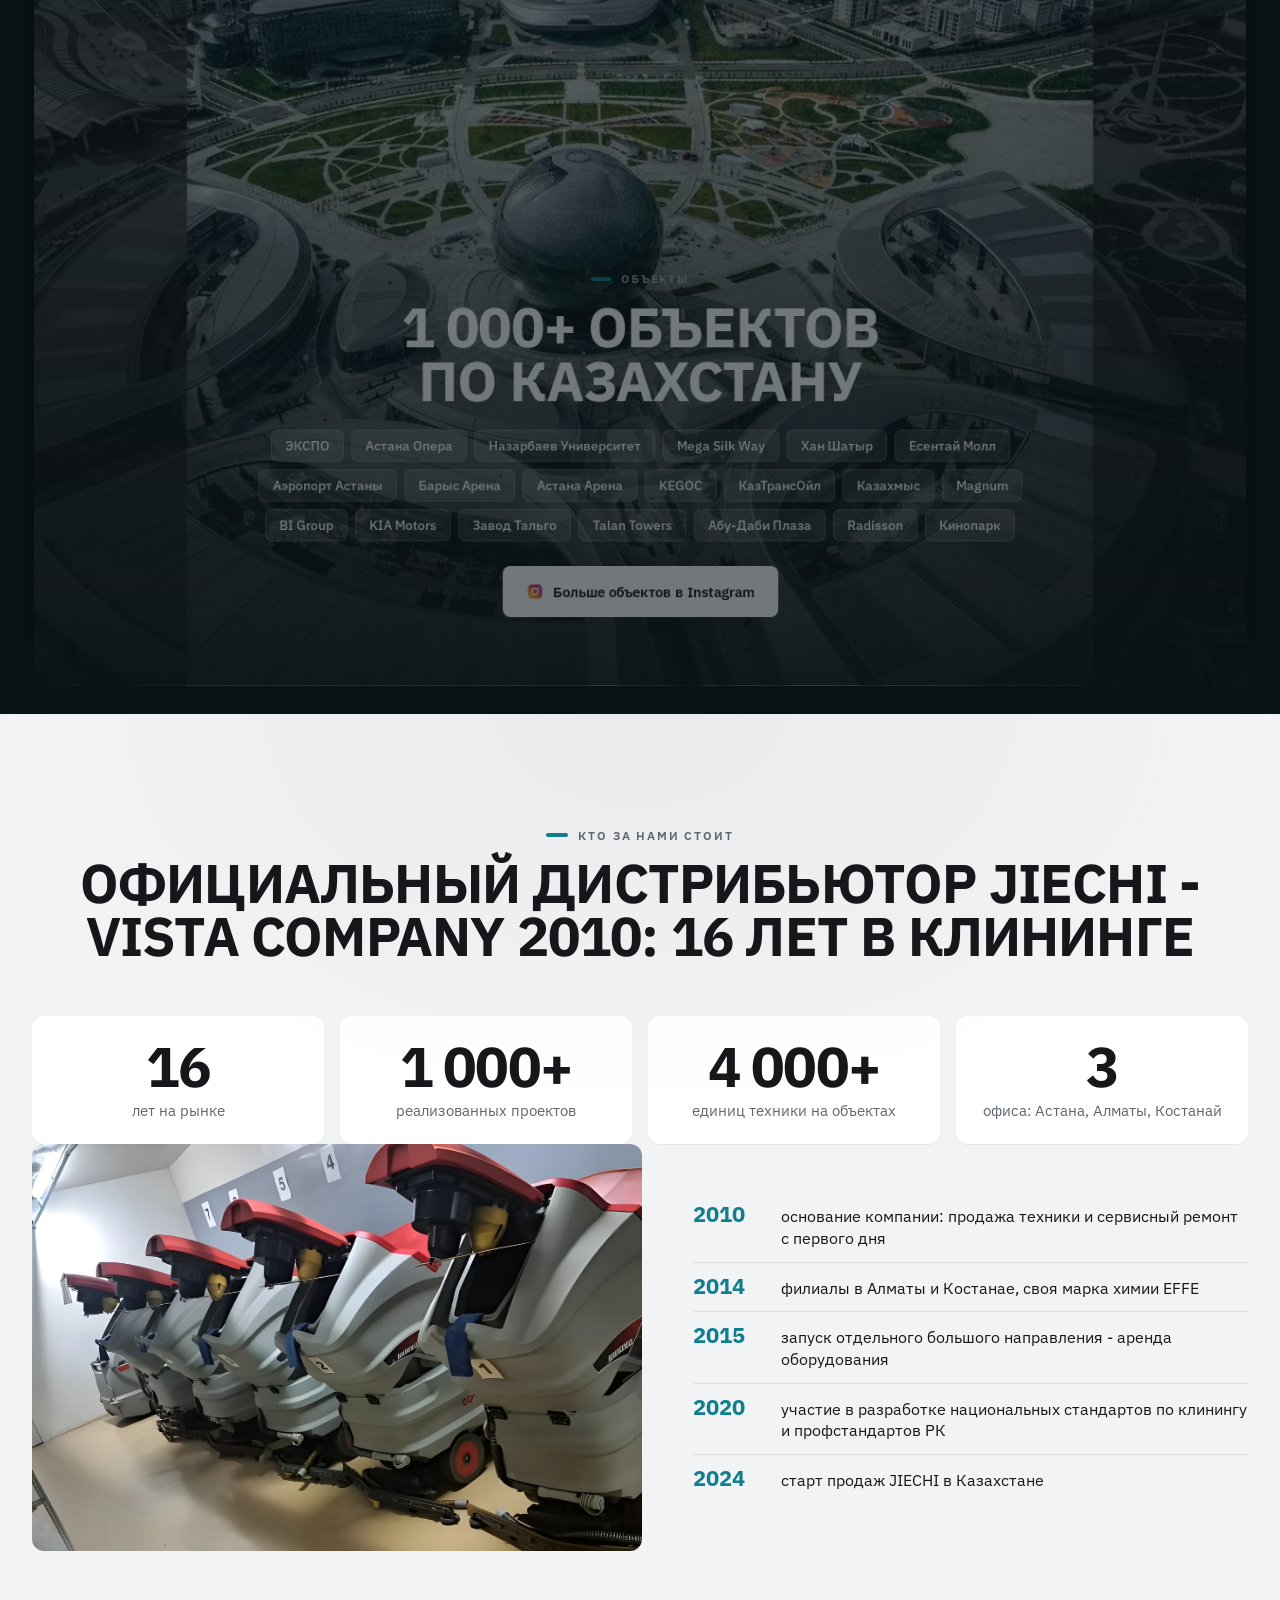
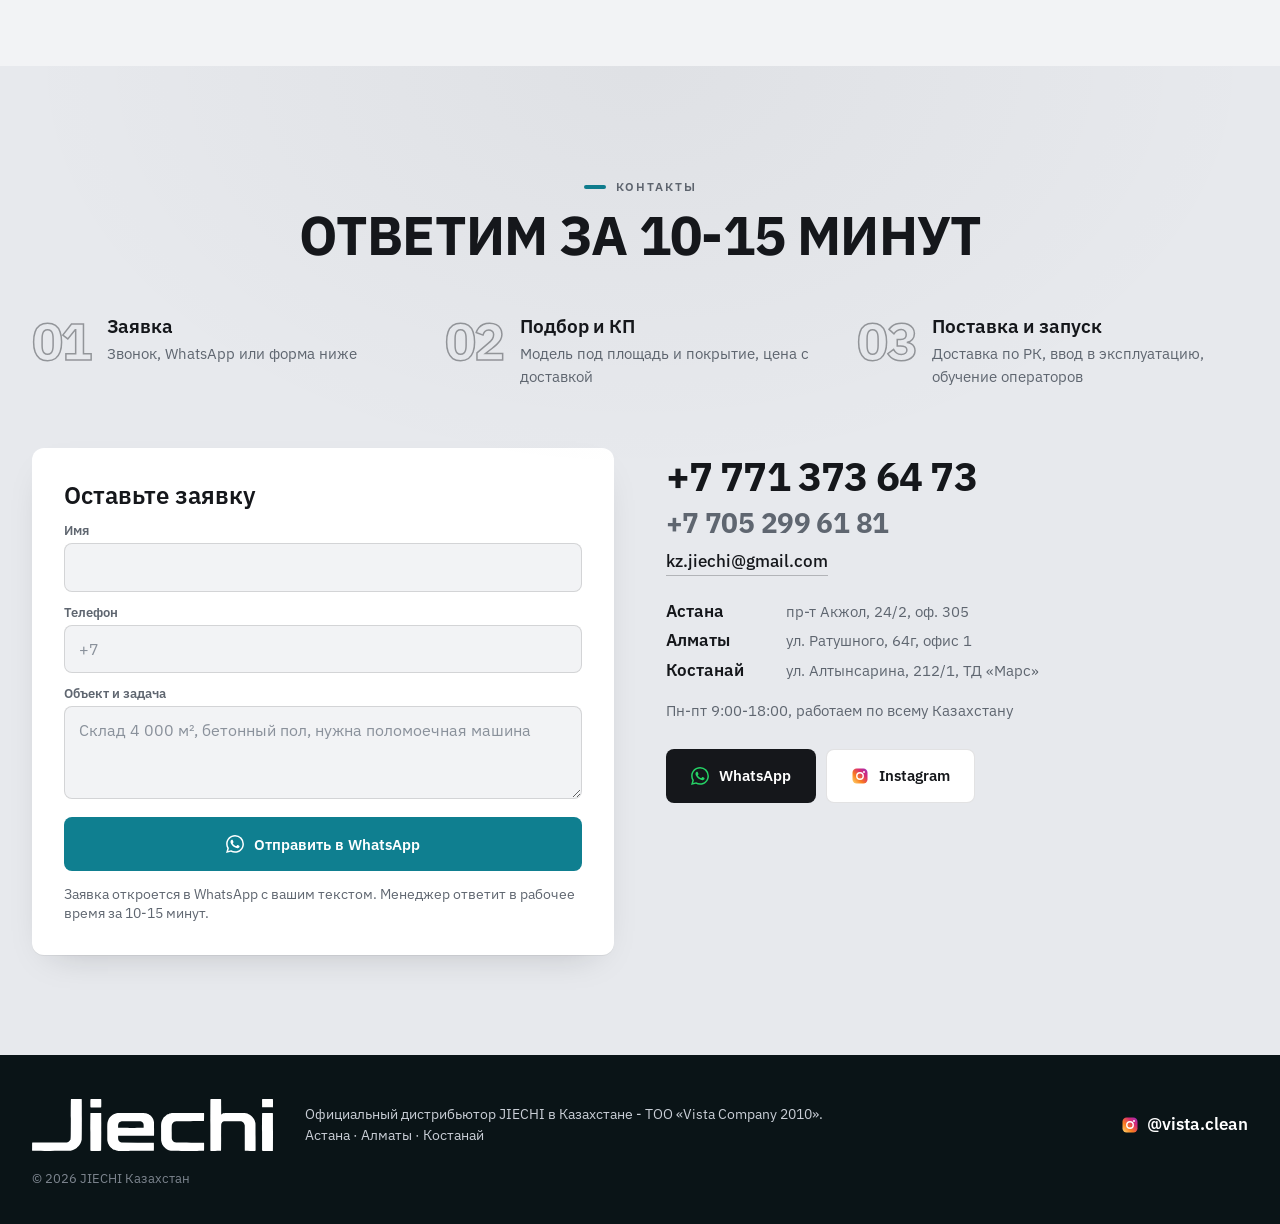
==== commit ee594794: "Конверсии Google Ads (звонок, форма, WhatsApp); сервис: бесплатный выезд, доставка и диагностика" ====
--- a/index.html
+++ b/index.html
@@ -31,7 +31,7 @@
 <link rel="stylesheet" href="https://fonts.googleapis.com/css2?family=IBM+Plex+Sans:wght@400;500;600;700&display=swap">
 <link rel="preload" as="image" href="assets/img/hero-j.webp" media="(min-width: 761px)" fetchpriority="high">
 <link rel="preload" as="image" href="assets/img/hero-j-m.webp" media="(max-width: 760px)" fetchpriority="high">
-<link rel="stylesheet" href="styles.css?v=20261016-6">
+<link rel="stylesheet" href="styles.css?v=20261016-7">
 <script type="application/ld+json">
 {
   "@context": "https://schema.org",
@@ -73,6 +73,14 @@
   ]
 }
 </script>
+<!-- Google tag (gtag.js) -->
+<script async src="https://www.googletagmanager.com/gtag/js?id=AW-17866151629"></script>
+<script>
+  window.dataLayer = window.dataLayer || [];
+  function gtag(){dataLayer.push(arguments);}
+  gtag('js', new Date());
+  gtag('config', 'AW-17866151629');
+</script>
 <script src="https://lead-bot.sultan-askarov-kz.workers.dev/t.js" data-site="vistaclean" defer></script>
 </head>
 <body>
@@ -740,6 +748,7 @@
         <p class="kicker" data-i="s.k">Сервис-центр</p>
         <h2 data-i="s.h">Свой сервис с 2010 года</h2>
         <p class="lead" data-i="s.lead">Ремонт любой сложности, оригинальные запчасти, выездная диагностика и регламентное ТО. На время ремонта или доставки даём подменную машину.</p>
+        <div class="s-free"><b data-i="s.fk">Бесплатно</b><span data-i="s.f1">выезд мастера</span><span data-i="s.f2">доставка в сервис</span><span data-i="s.f3">диагностика</span><small data-i="s.fn">Для техники, купленной у нас, при условии последующего ремонта</small></div>
         <div class="cta">
           <a class="btn btn-red" href="https://wa.me/77713736473" target="_blank" rel="noopener" data-wa="servis"><svg width="18" height="18" aria-hidden="true"><use href="#ic-wa"/></svg><span data-i="s.b1">Заявка в сервис</span></a>
           <a class="btn btn-ghost" href="#arenda"><span data-i="s.b2">Аренда и подмена</span><svg width="16" height="16" aria-hidden="true"><use href="#ic-arr"/></svg></a>
@@ -891,6 +900,6 @@
   <a class="st-ig" href="https://www.instagram.com/vista.clean/" target="_blank" rel="noopener" aria-label="Instagram"><svg width="22" height="22" aria-hidden="true"><use href="#ic-ig"/></svg></a>
 </div>
 
-<script src="script.js?v=20261016-6" defer></script>
+<script src="script.js?v=20261016-7" defer></script>
 </body>
 </html>
--- a/styles.css
+++ b/styles.css
@@ -438,3 +438,10 @@
 html:not(.js) .pw{--open:1;--intro:1;--stay:1}
 html:not(.js) .rv{opacity:1;transform:none}
 html:not(.js) .card{display:flex}
+
+/* Сервис: бесплатные услуги */
+.s-free{display:flex;flex-wrap:wrap;justify-content:center;align-items:center;gap:8px;margin:16px auto 0;max-width:620px}
+.s-free b{font-weight:600;color:var(--acc-l);margin-right:2px}
+.s-free span{display:inline-flex;align-items:center;gap:6px;padding:6px 12px;border:1px solid rgba(255,255,255,.22);border-radius:999px;background:rgba(10,20,23,.45);font-size:14px;color:#fff;line-height:1.2}
+.s-free span::before{content:"";width:6px;height:6px;border-radius:50%;background:var(--acc-l);flex-shrink:0}
+.s-free small{flex-basis:100%;font-size:13px;color:rgba(255,255,255,.72);line-height:1.4}
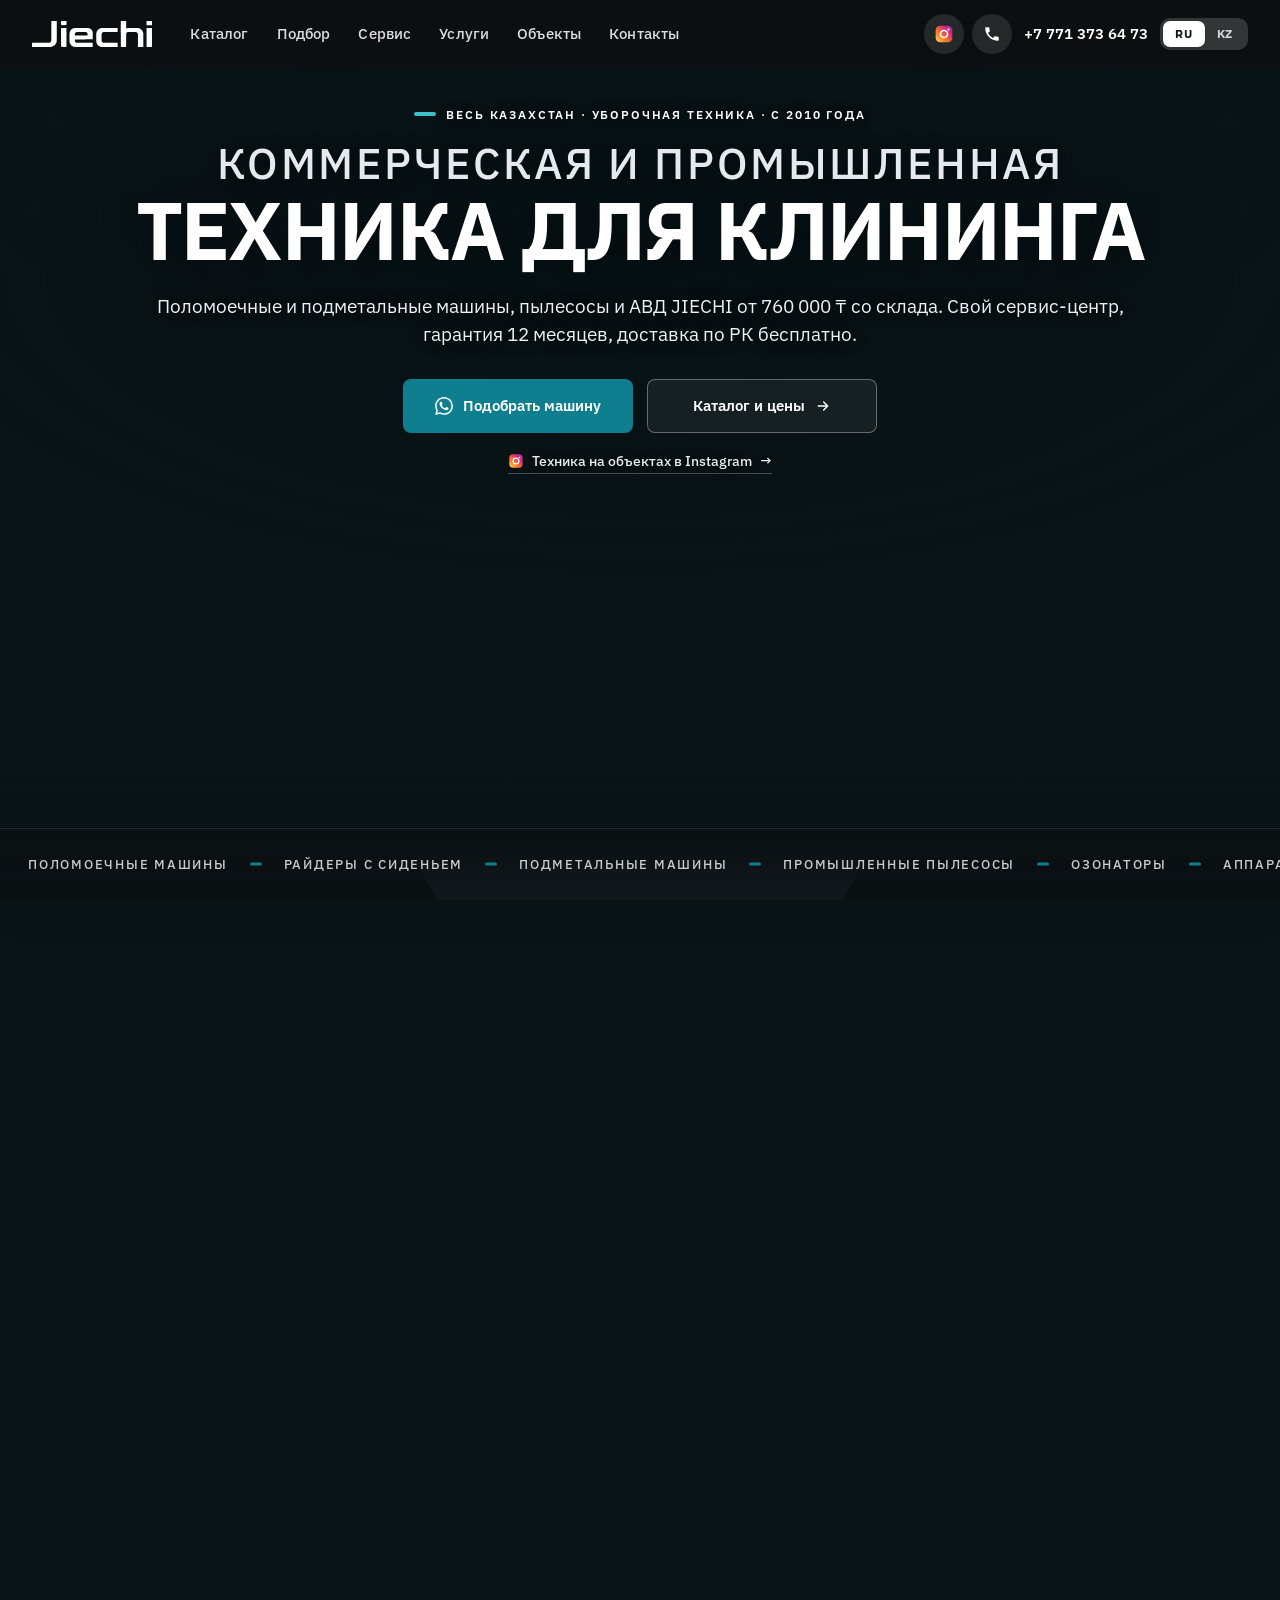
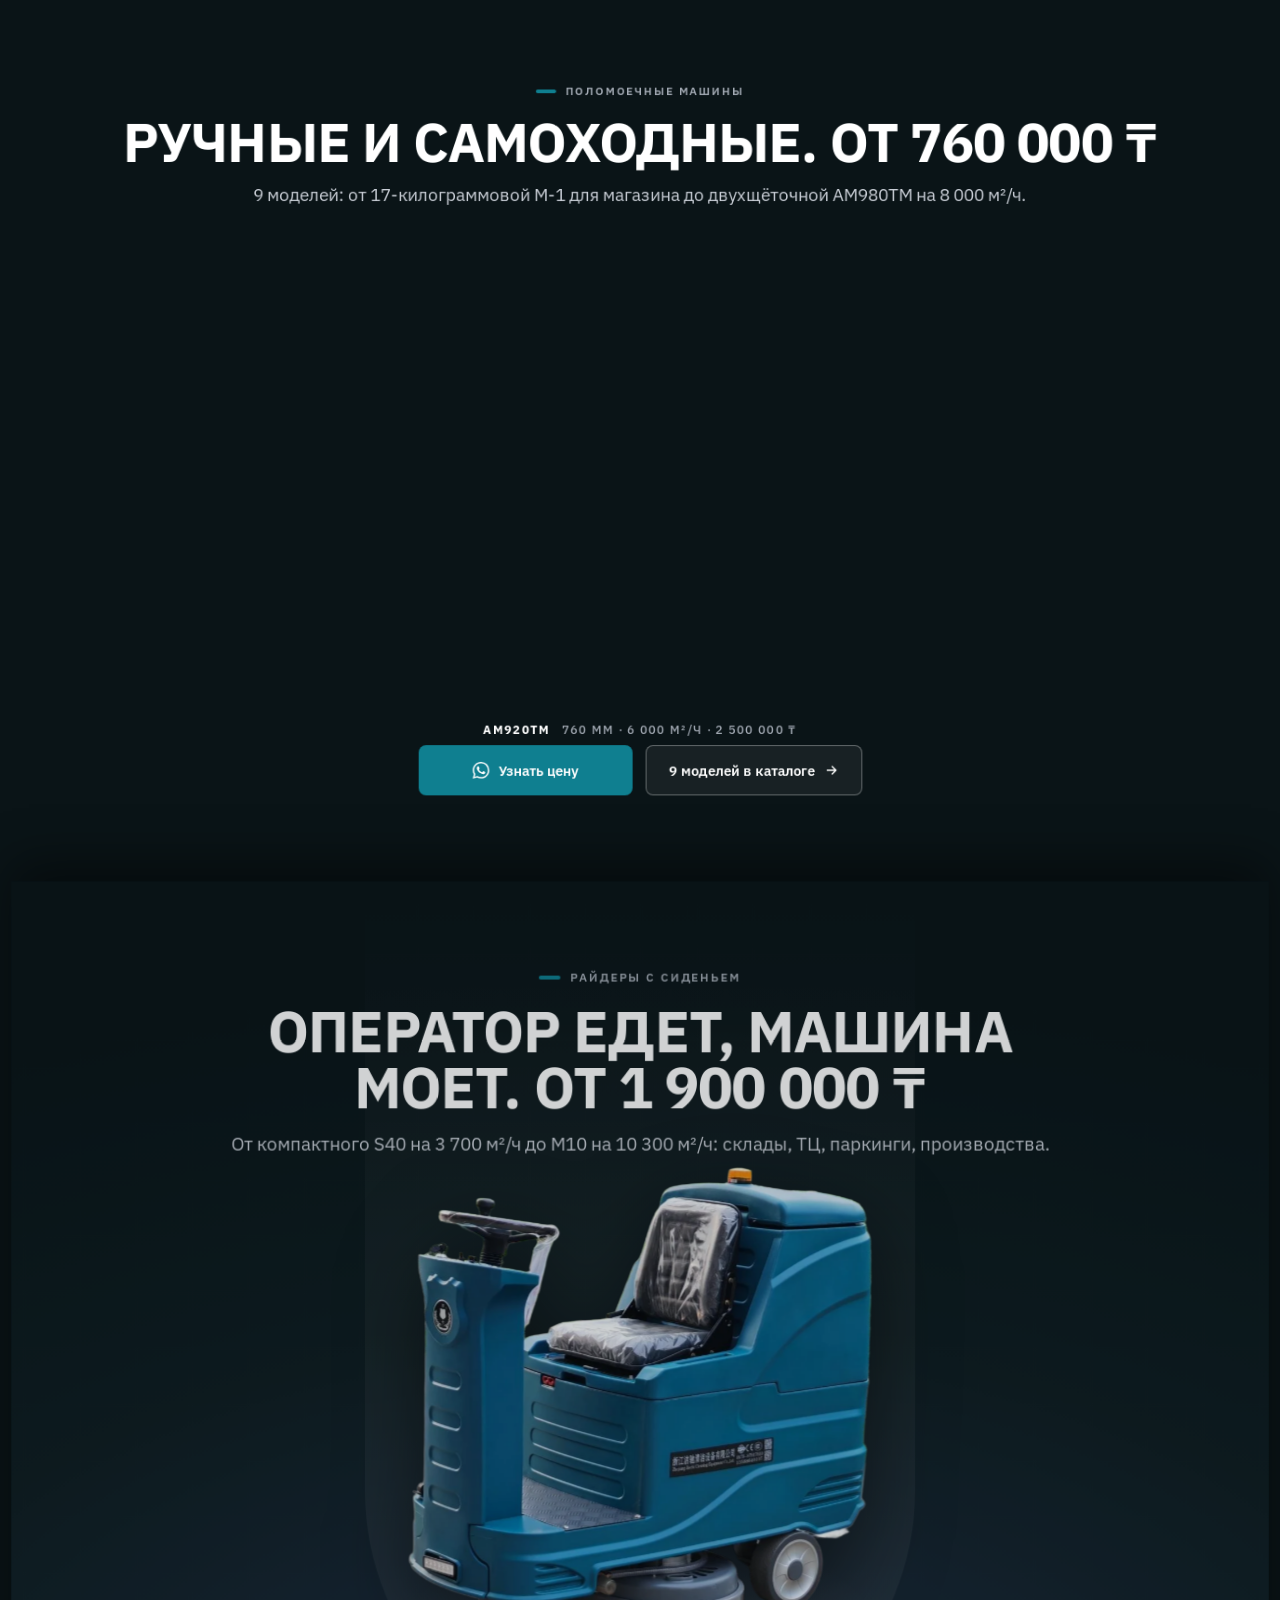
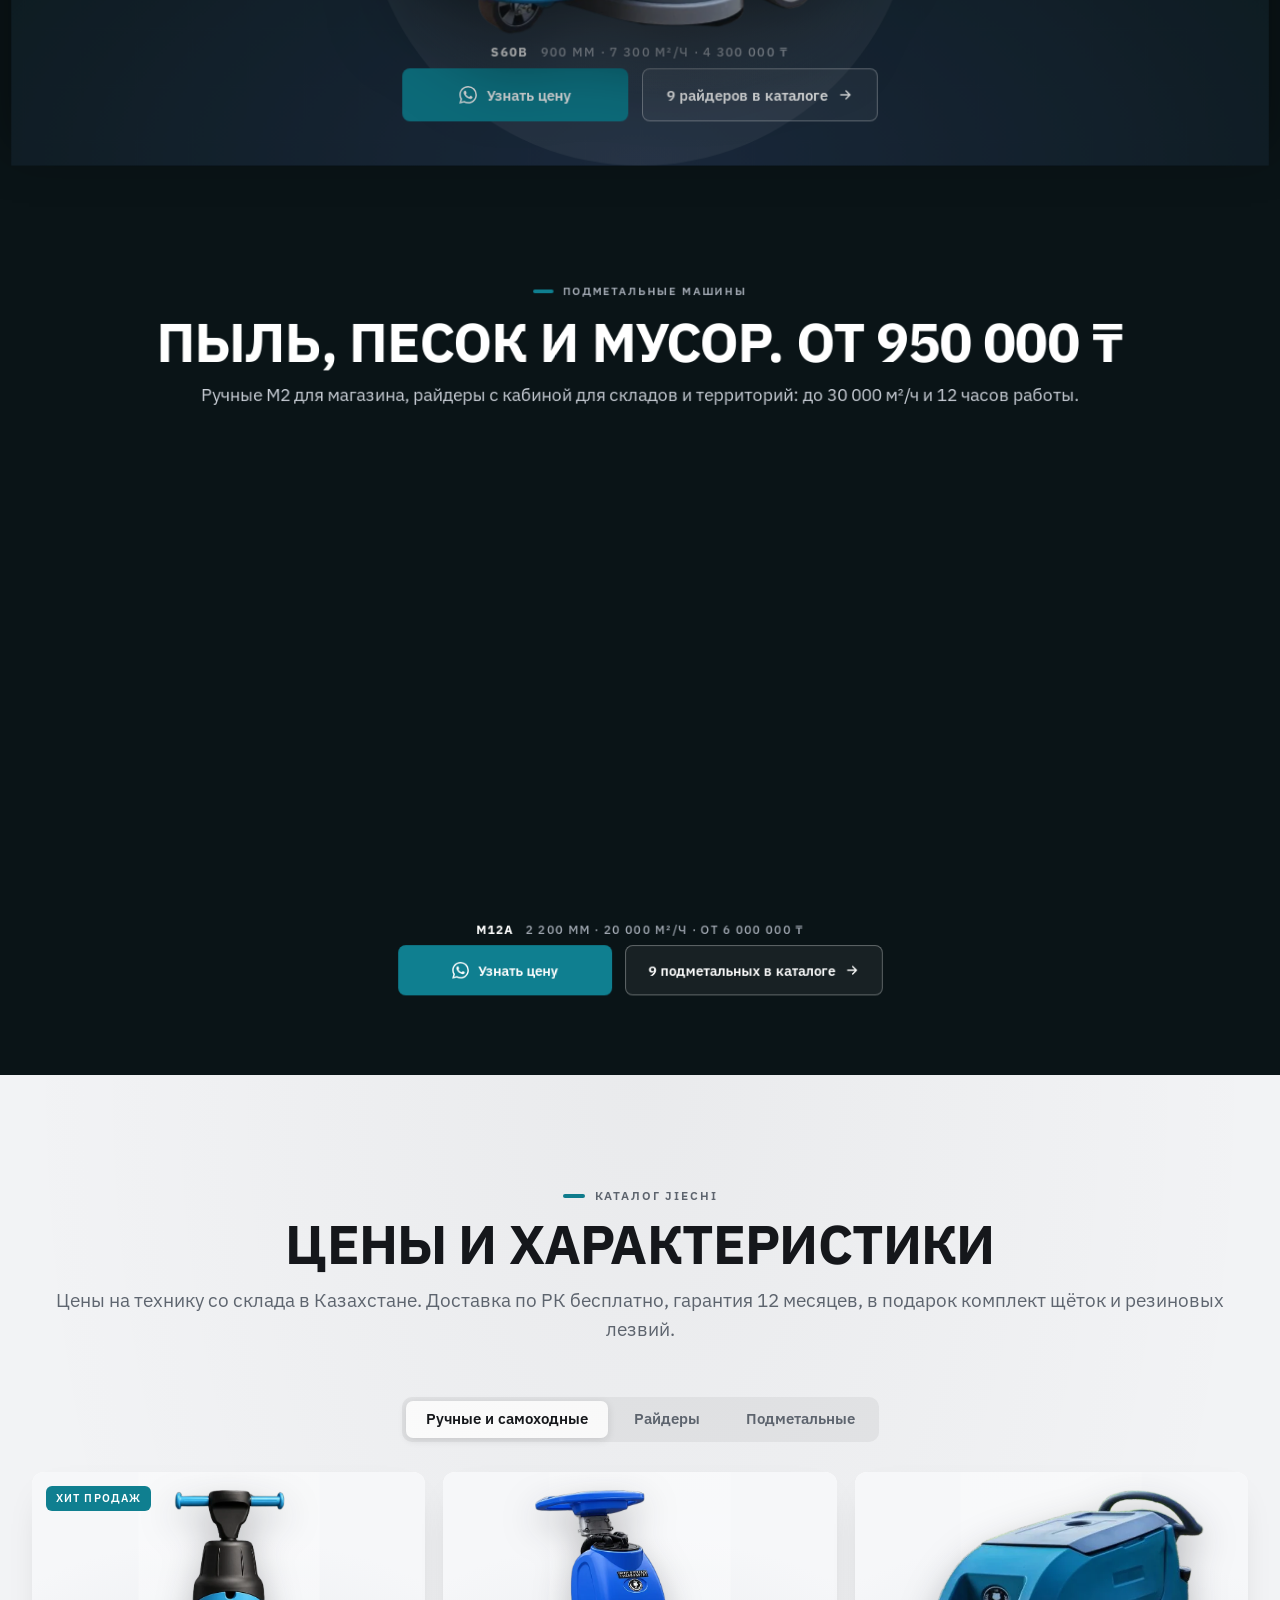
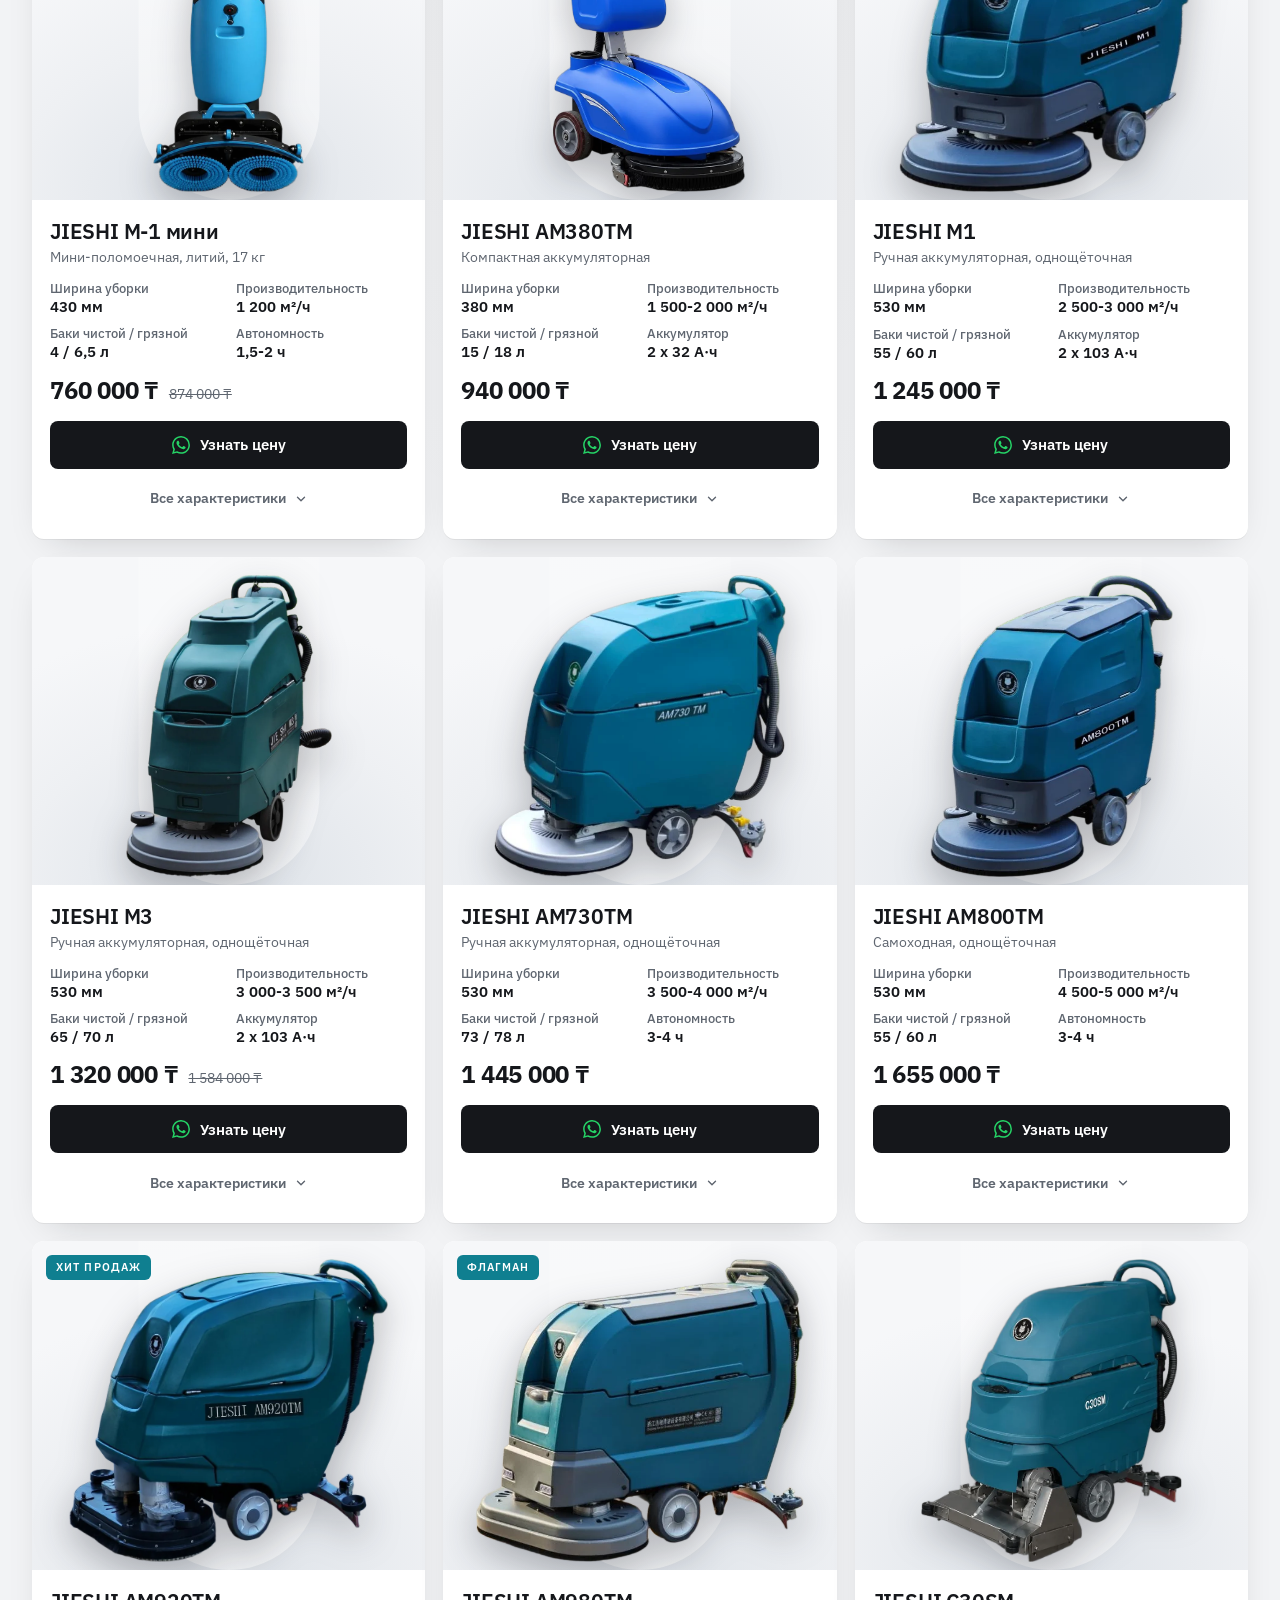
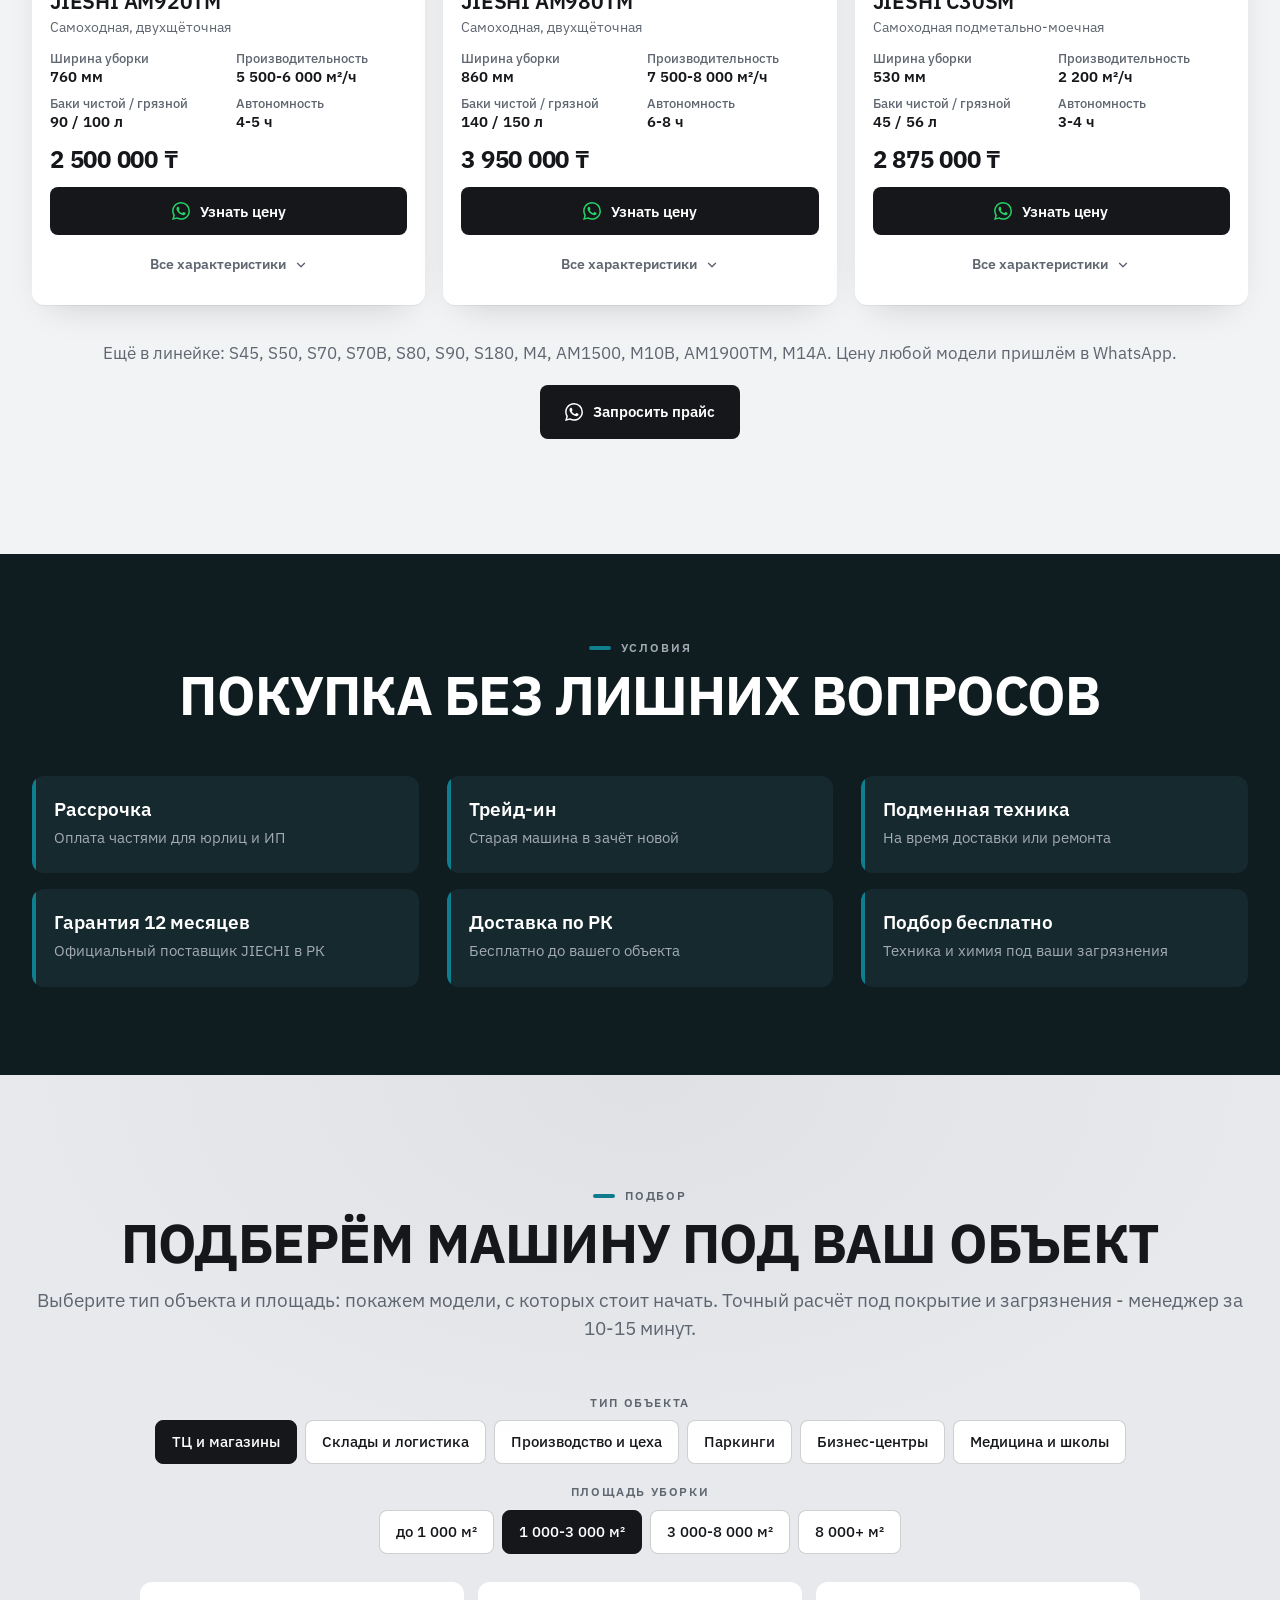
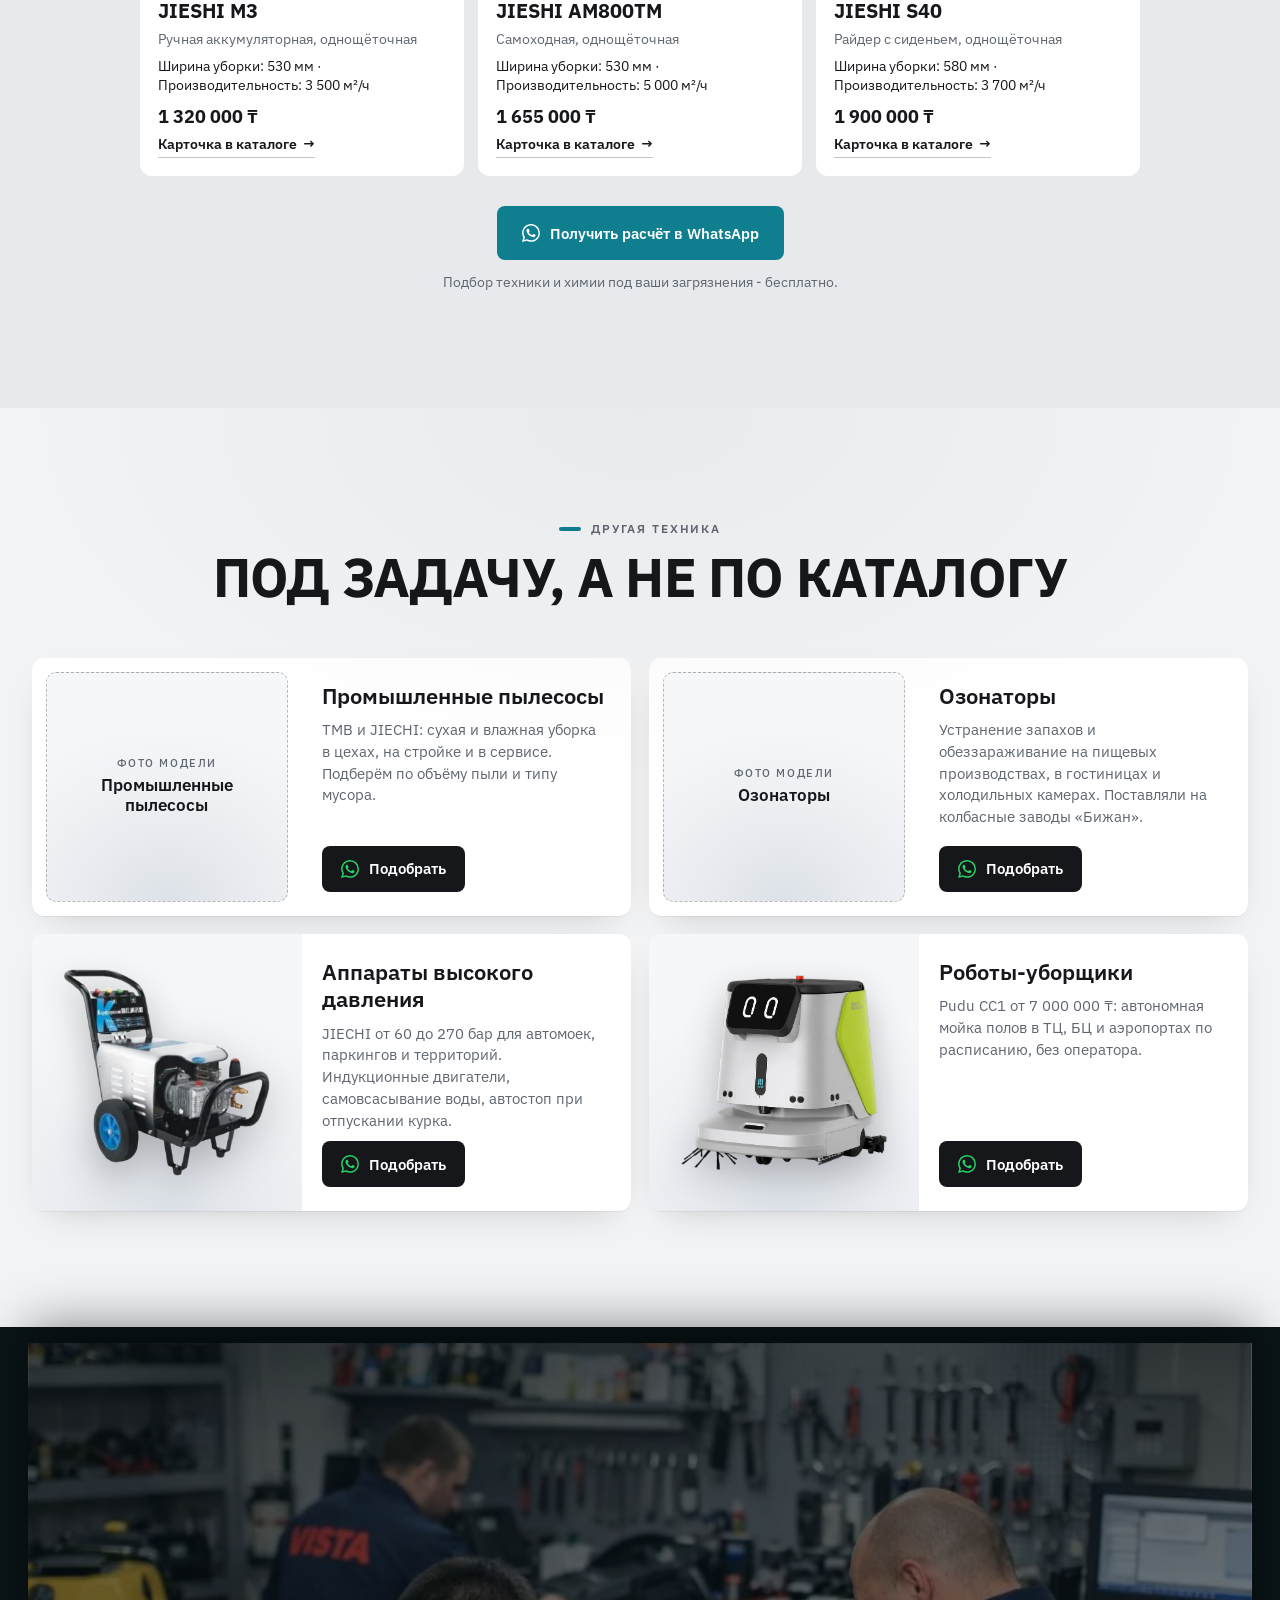
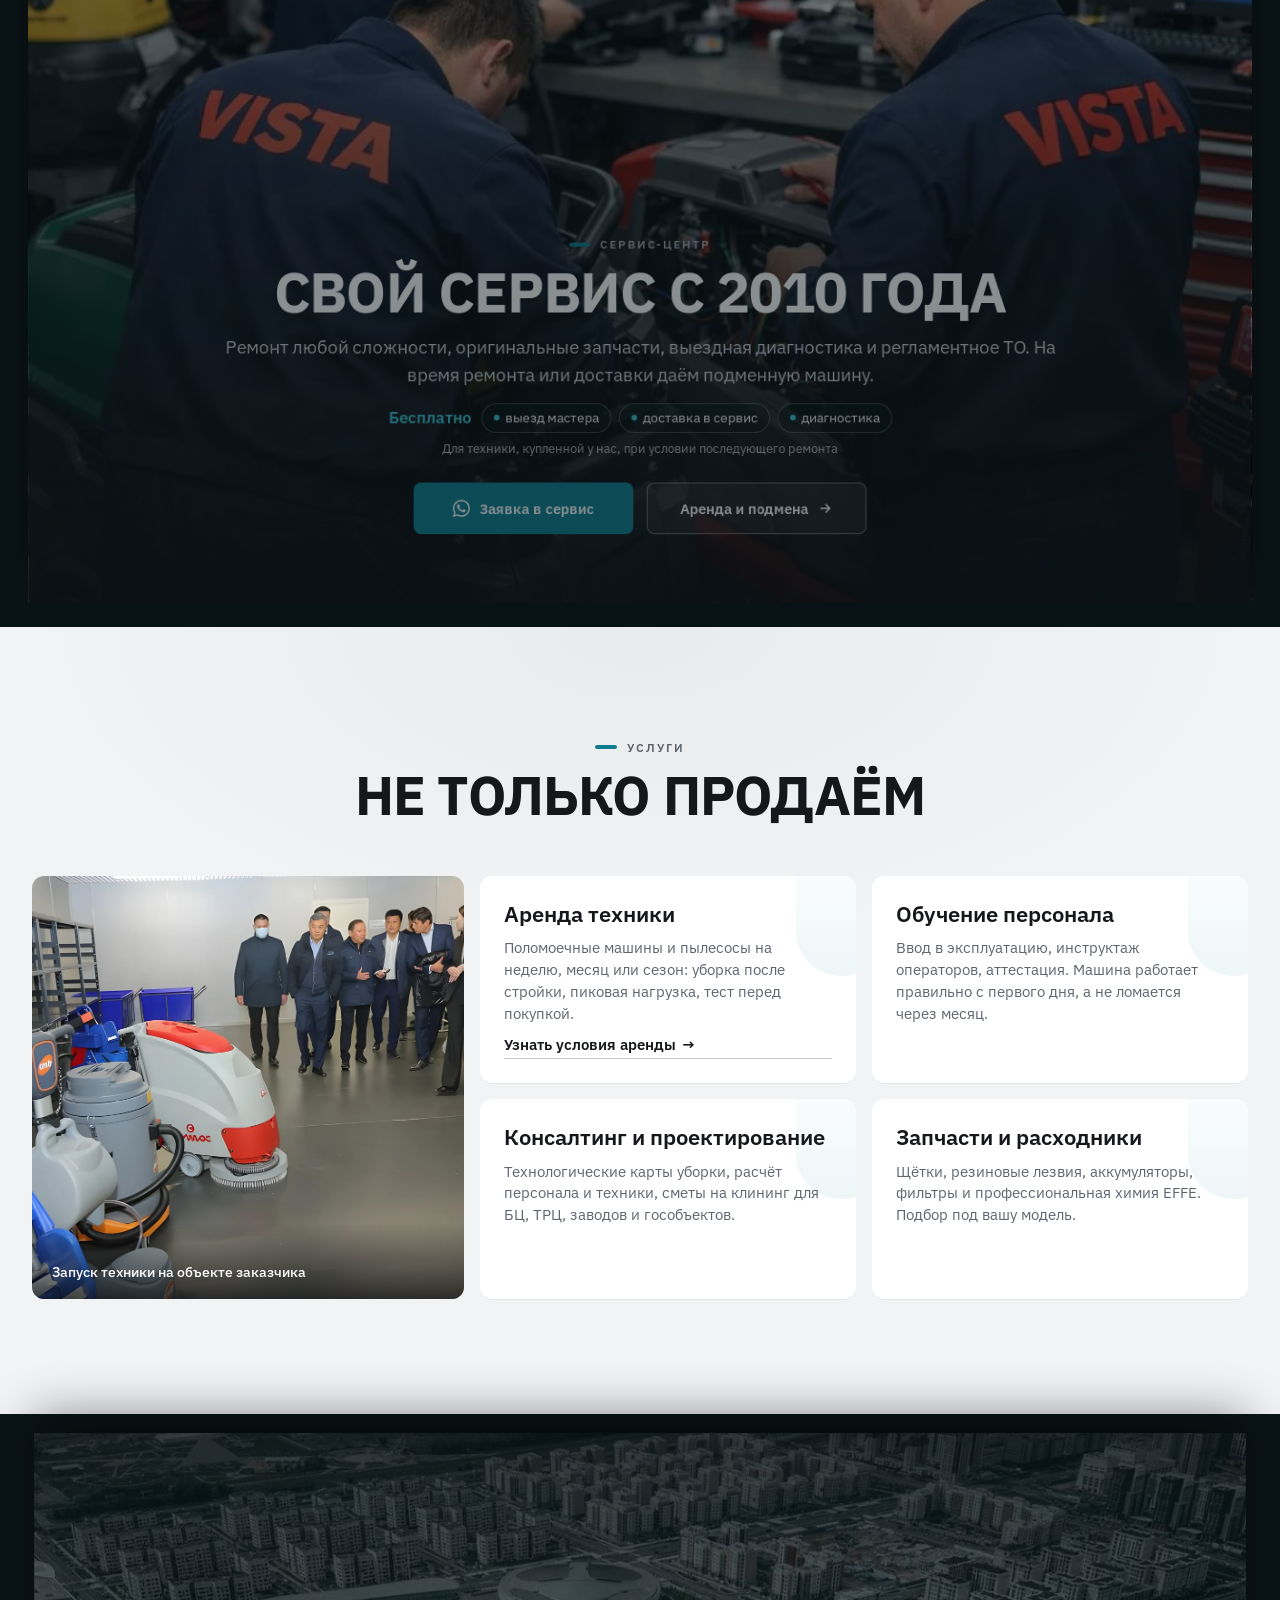
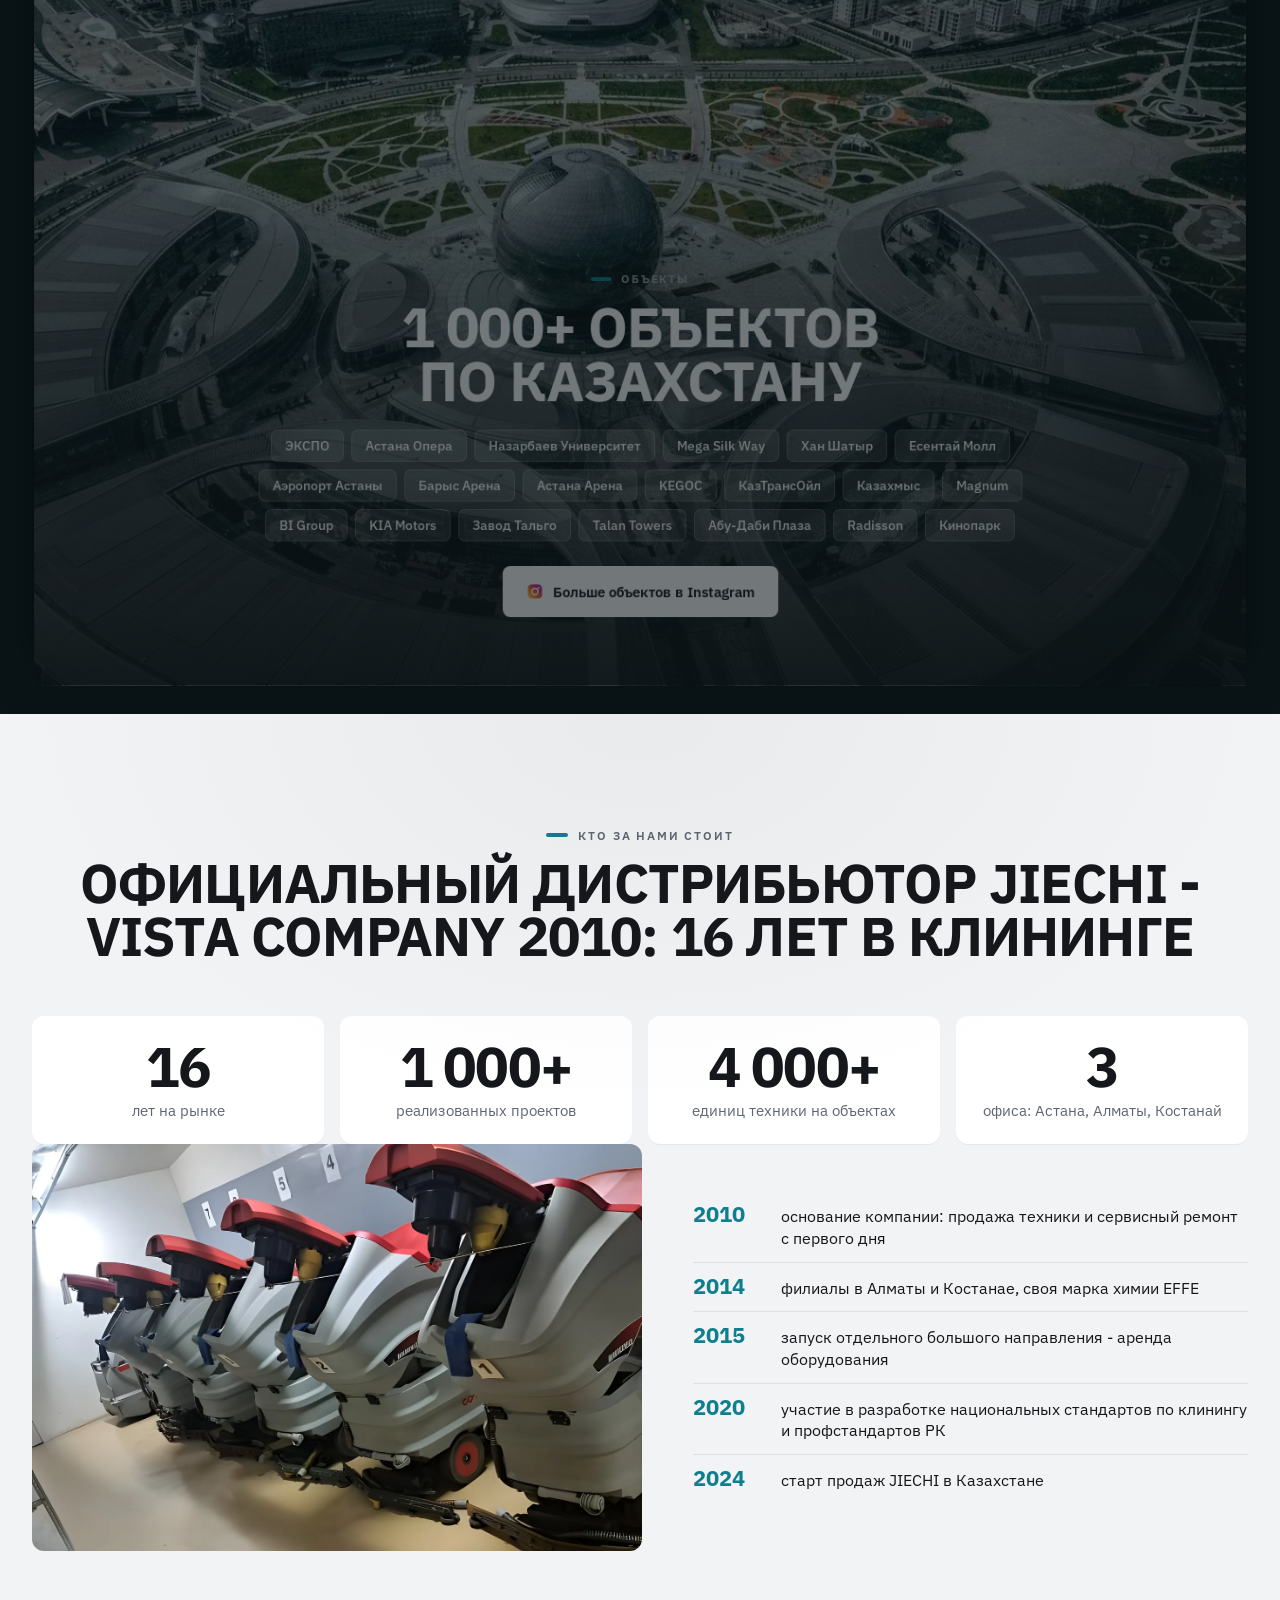
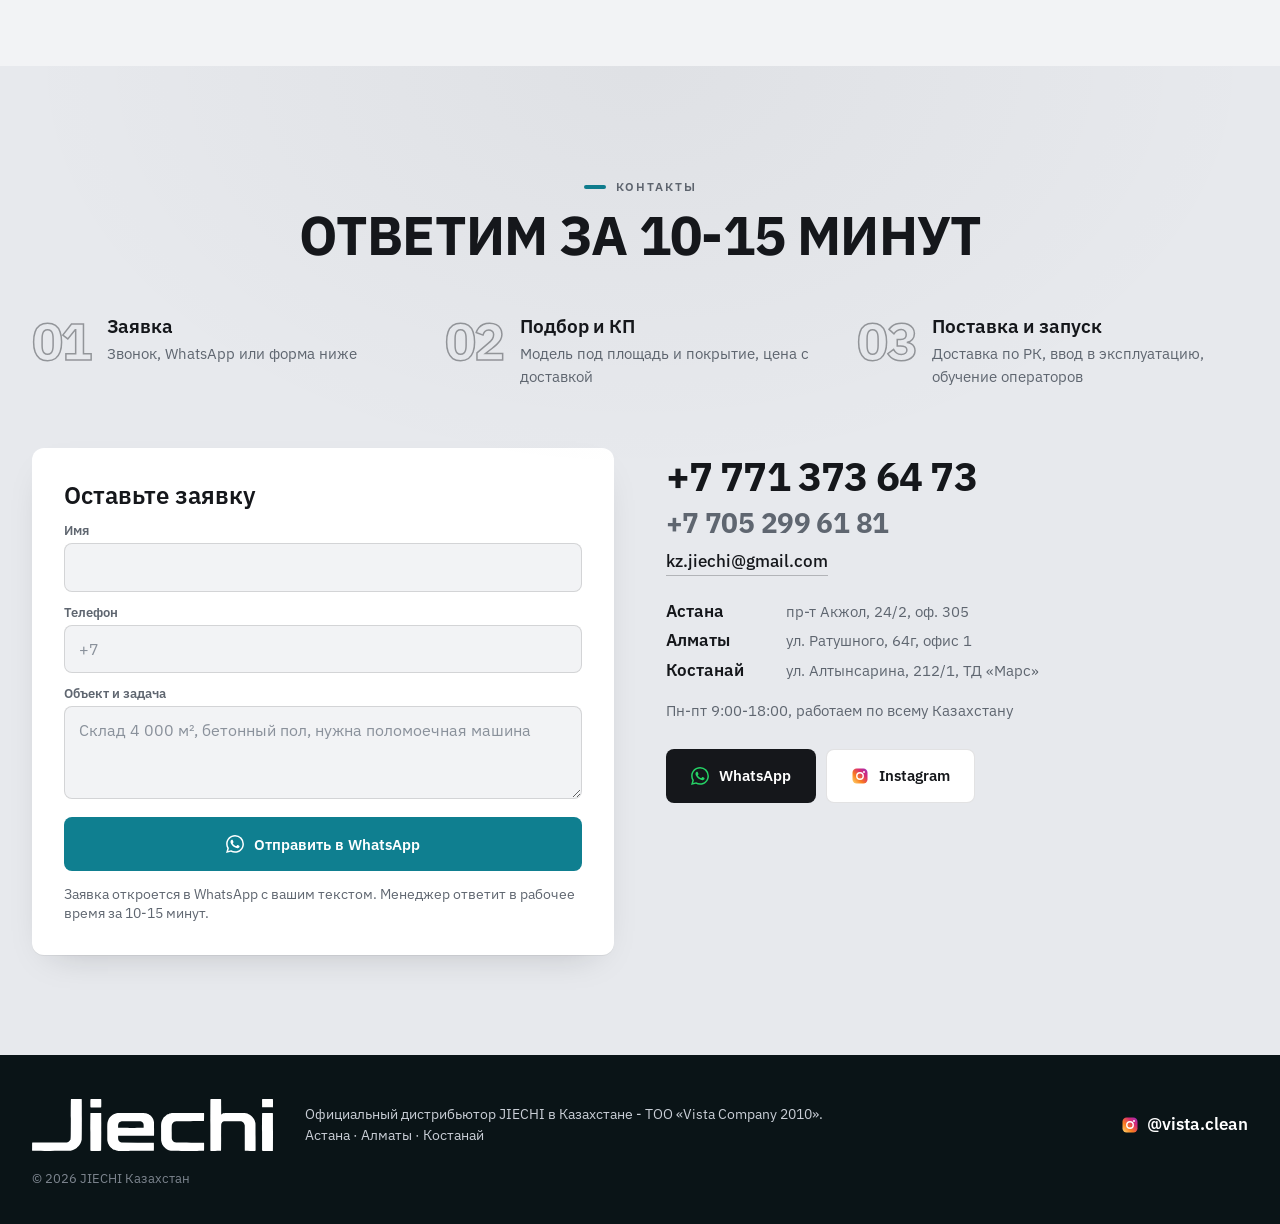
==== commit a0ce16d8: "Конверсии Google Ads: без value/currency в коде, каждый тип один раз за сеанс" ====
--- a/index.html
+++ b/index.html
@@ -31,7 +31,7 @@
 <link rel="stylesheet" href="https://fonts.googleapis.com/css2?family=IBM+Plex+Sans:wght@400;500;600;700&display=swap">
 <link rel="preload" as="image" href="assets/img/hero-j.webp" media="(min-width: 761px)" fetchpriority="high">
 <link rel="preload" as="image" href="assets/img/hero-j-m.webp" media="(max-width: 760px)" fetchpriority="high">
-<link rel="stylesheet" href="styles.css?v=20261016-7">
+<link rel="stylesheet" href="styles.css?v=20261017-1">
 <script type="application/ld+json">
 {
   "@context": "https://schema.org",
@@ -900,6 +900,6 @@
   <a class="st-ig" href="https://www.instagram.com/vista.clean/" target="_blank" rel="noopener" aria-label="Instagram"><svg width="22" height="22" aria-hidden="true"><use href="#ic-ig"/></svg></a>
 </div>
 
-<script src="script.js?v=20261016-7" defer></script>
+<script src="script.js?v=20261017-1" defer></script>
 </body>
 </html>
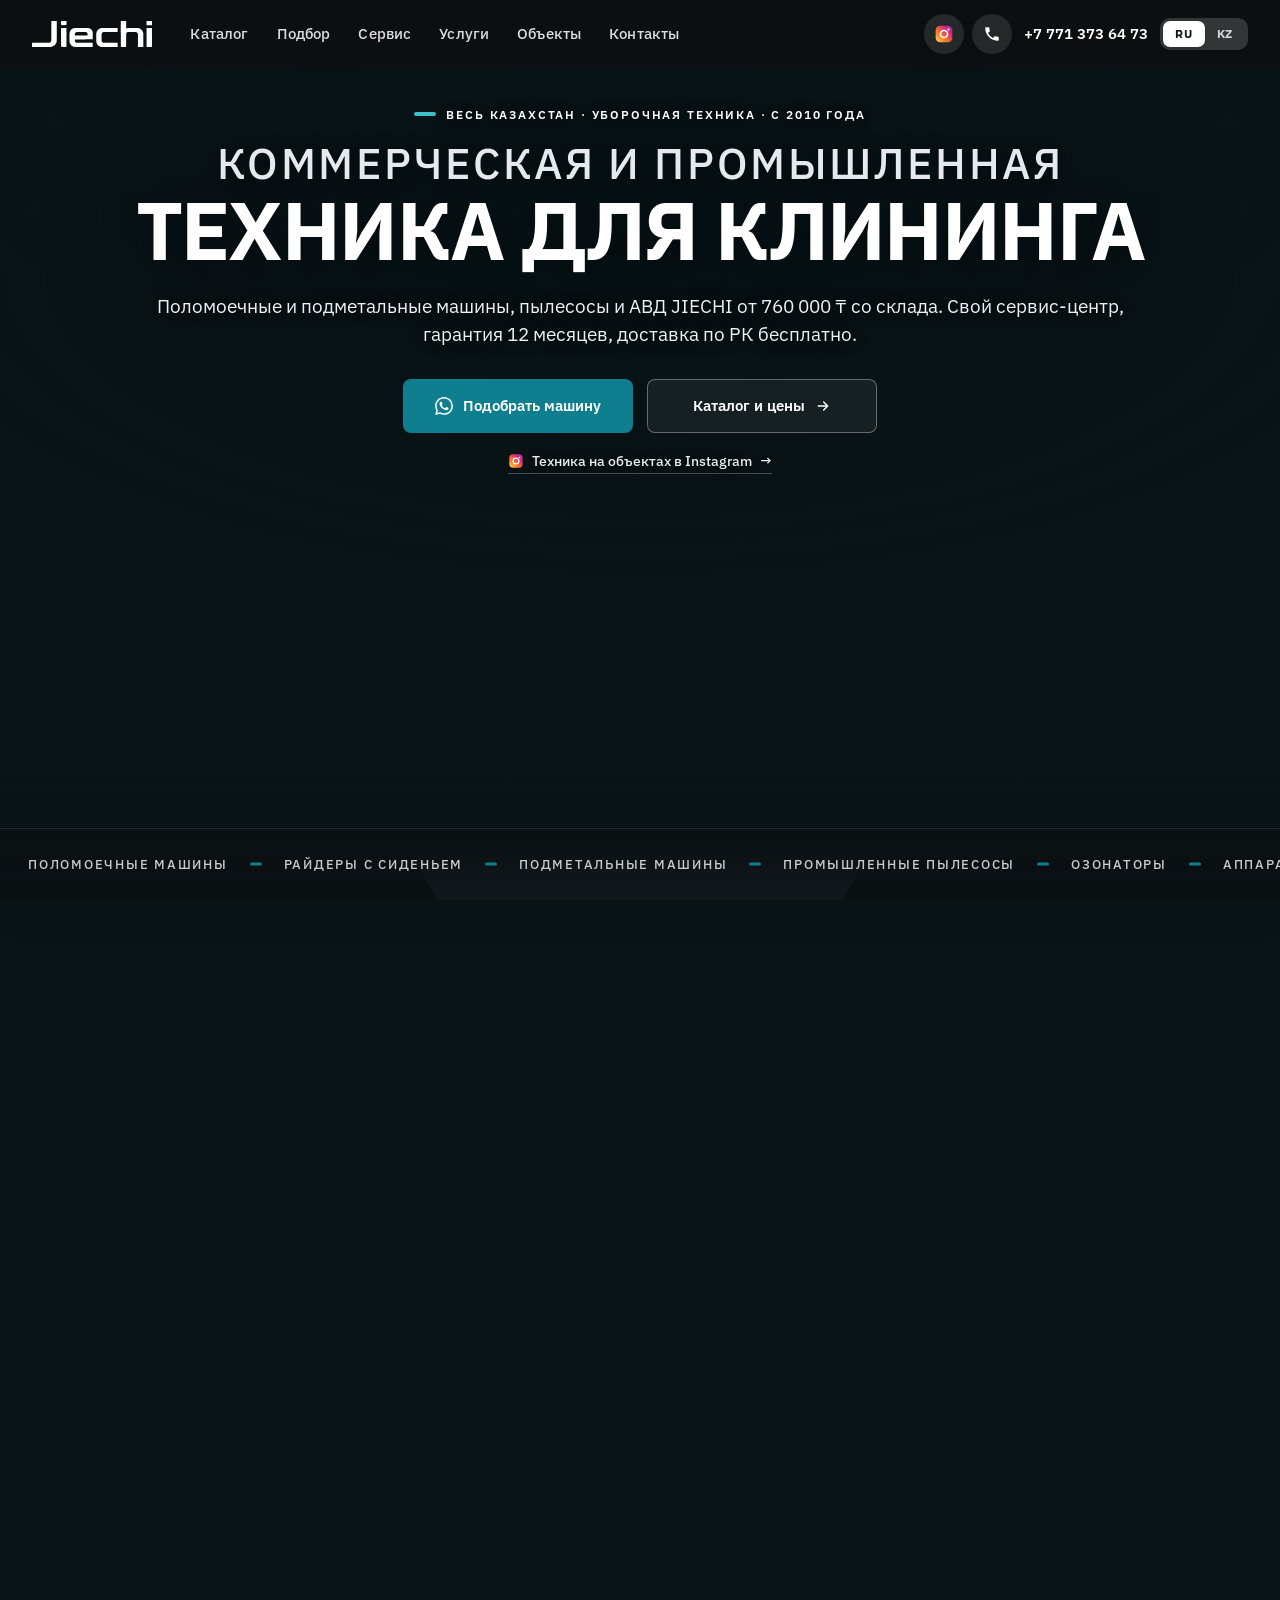
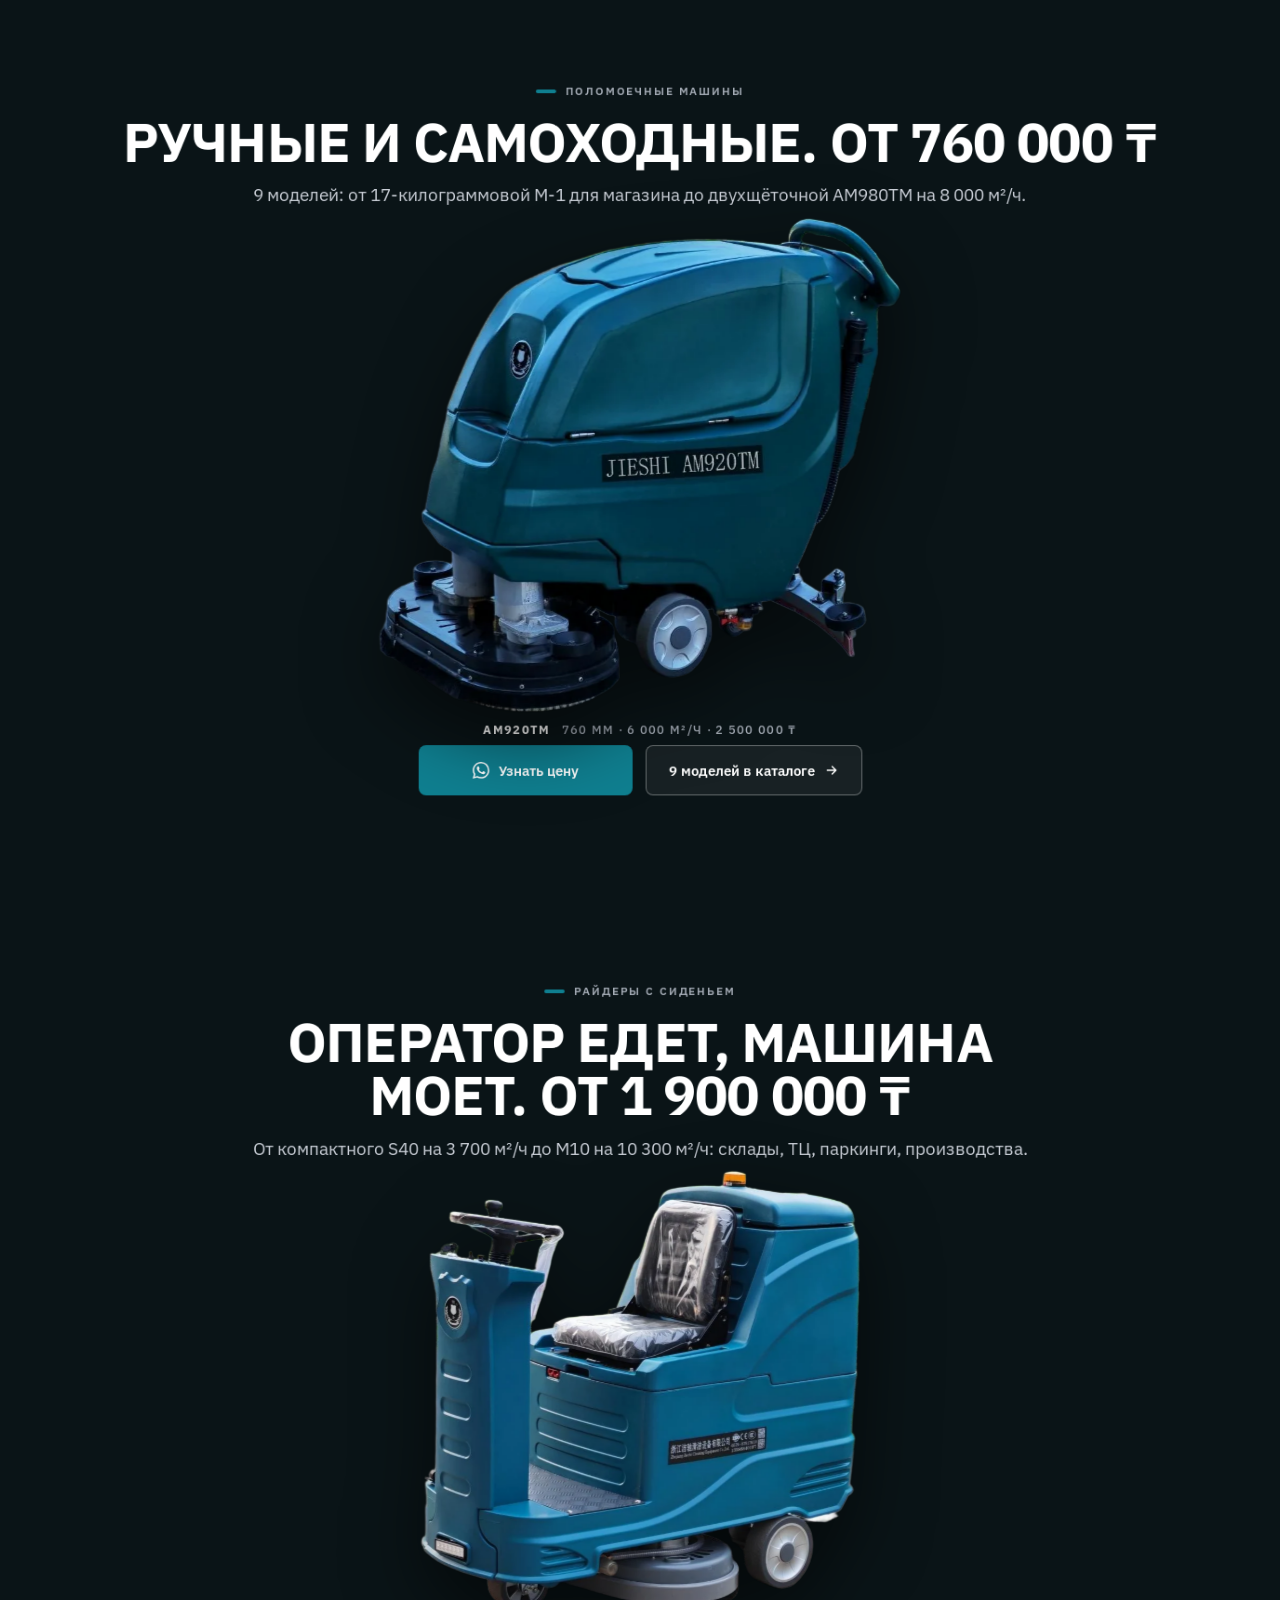
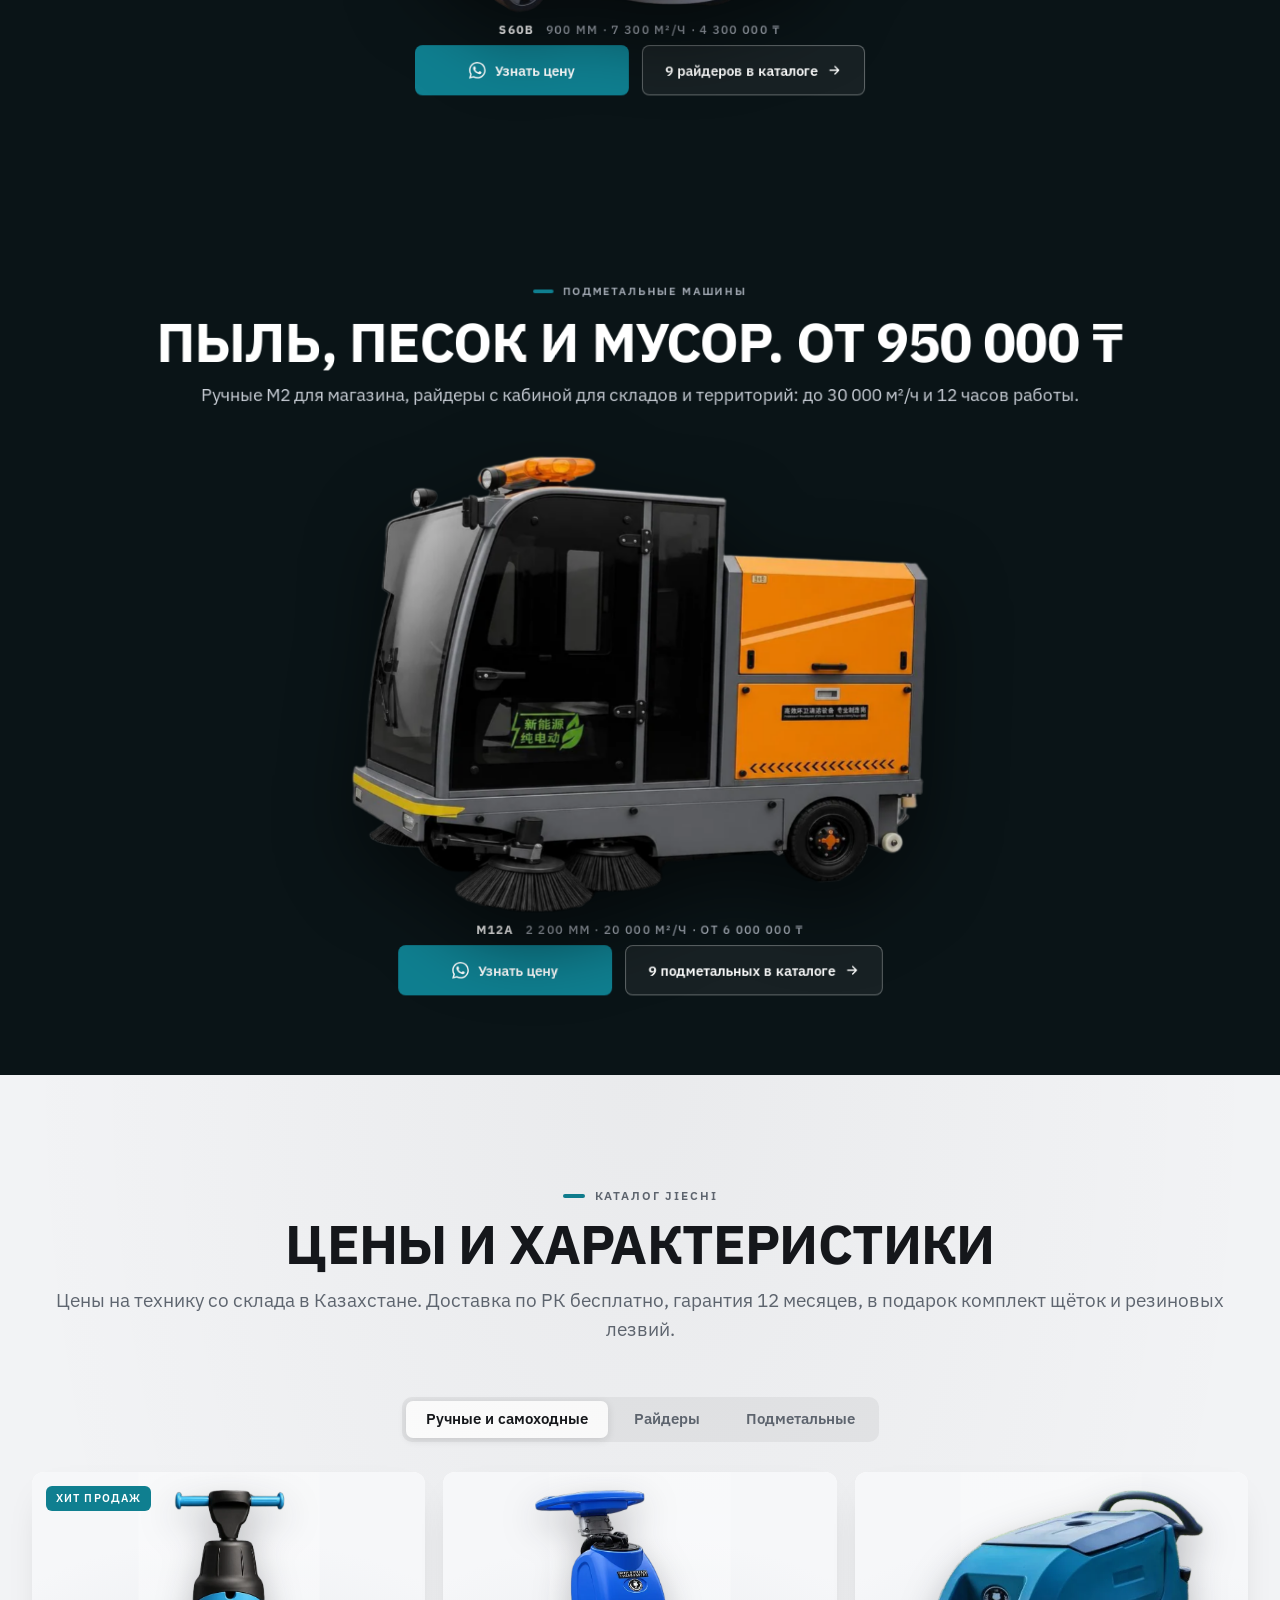
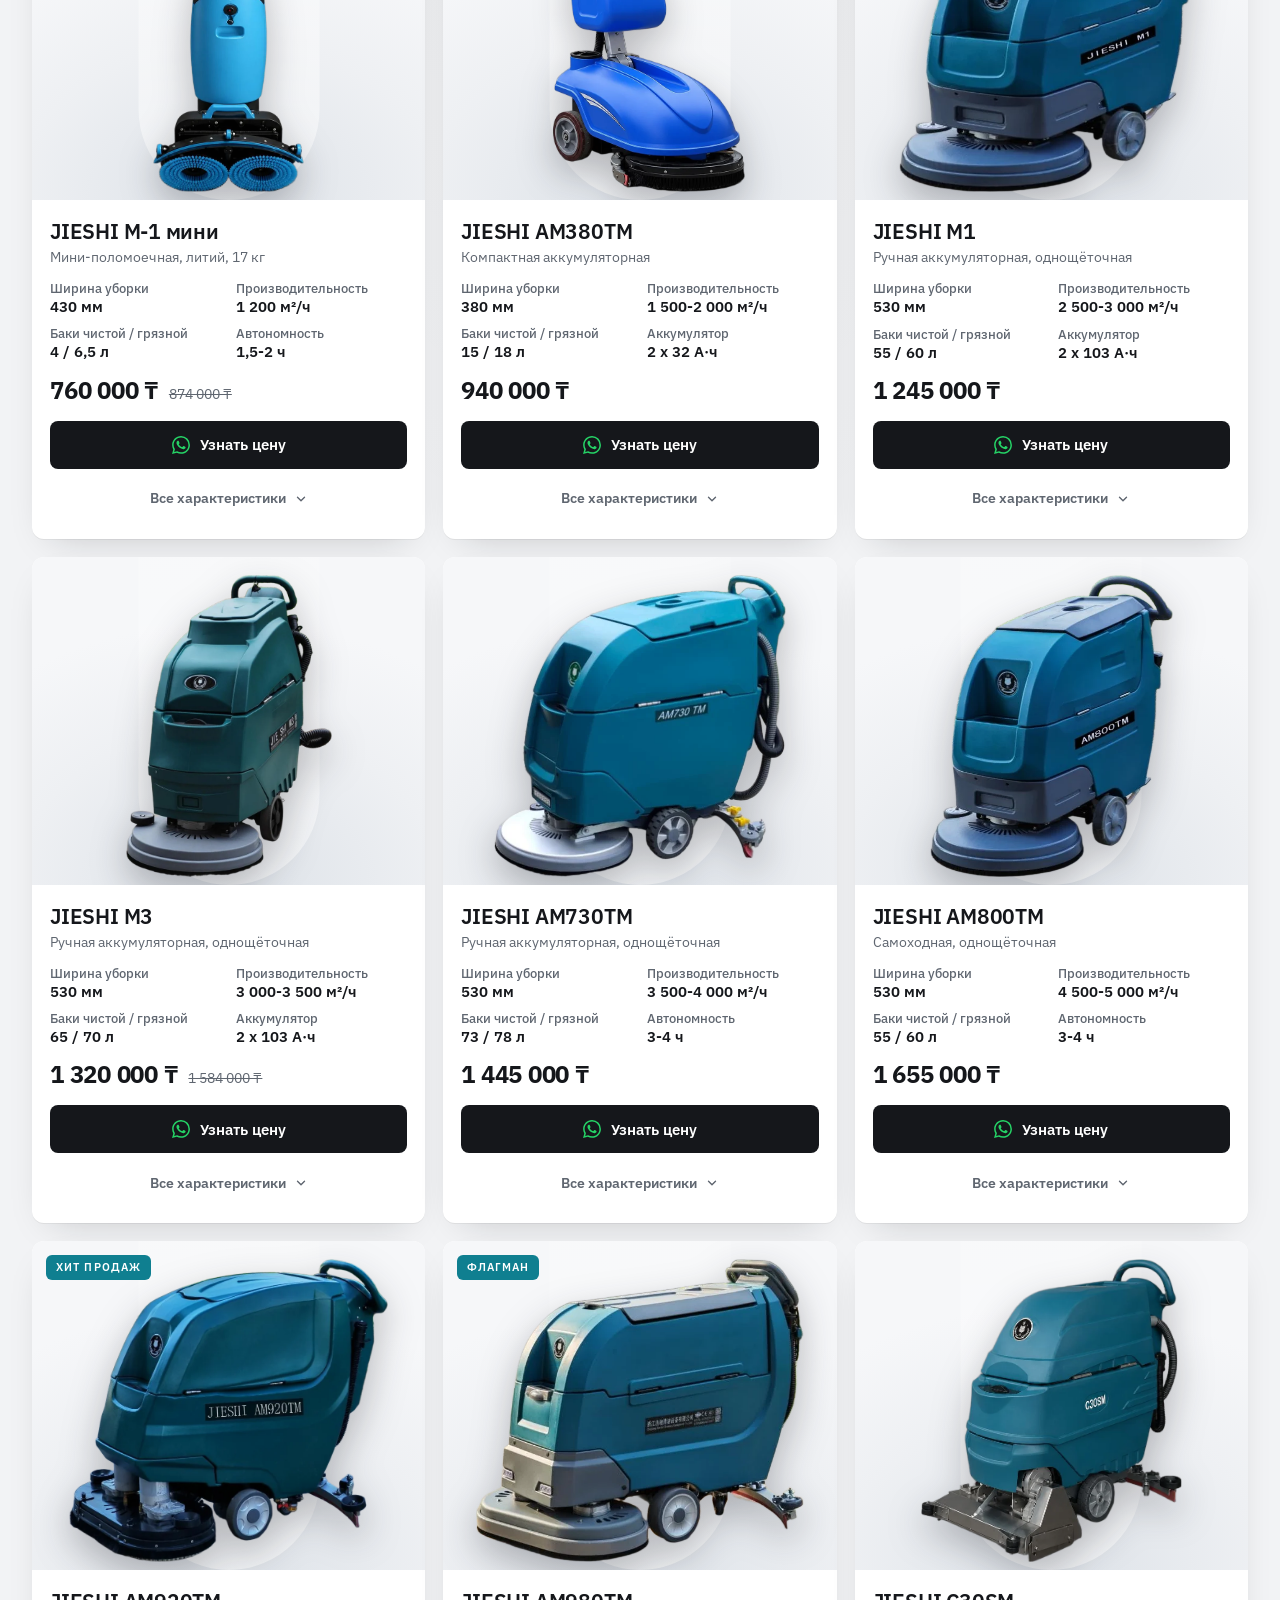
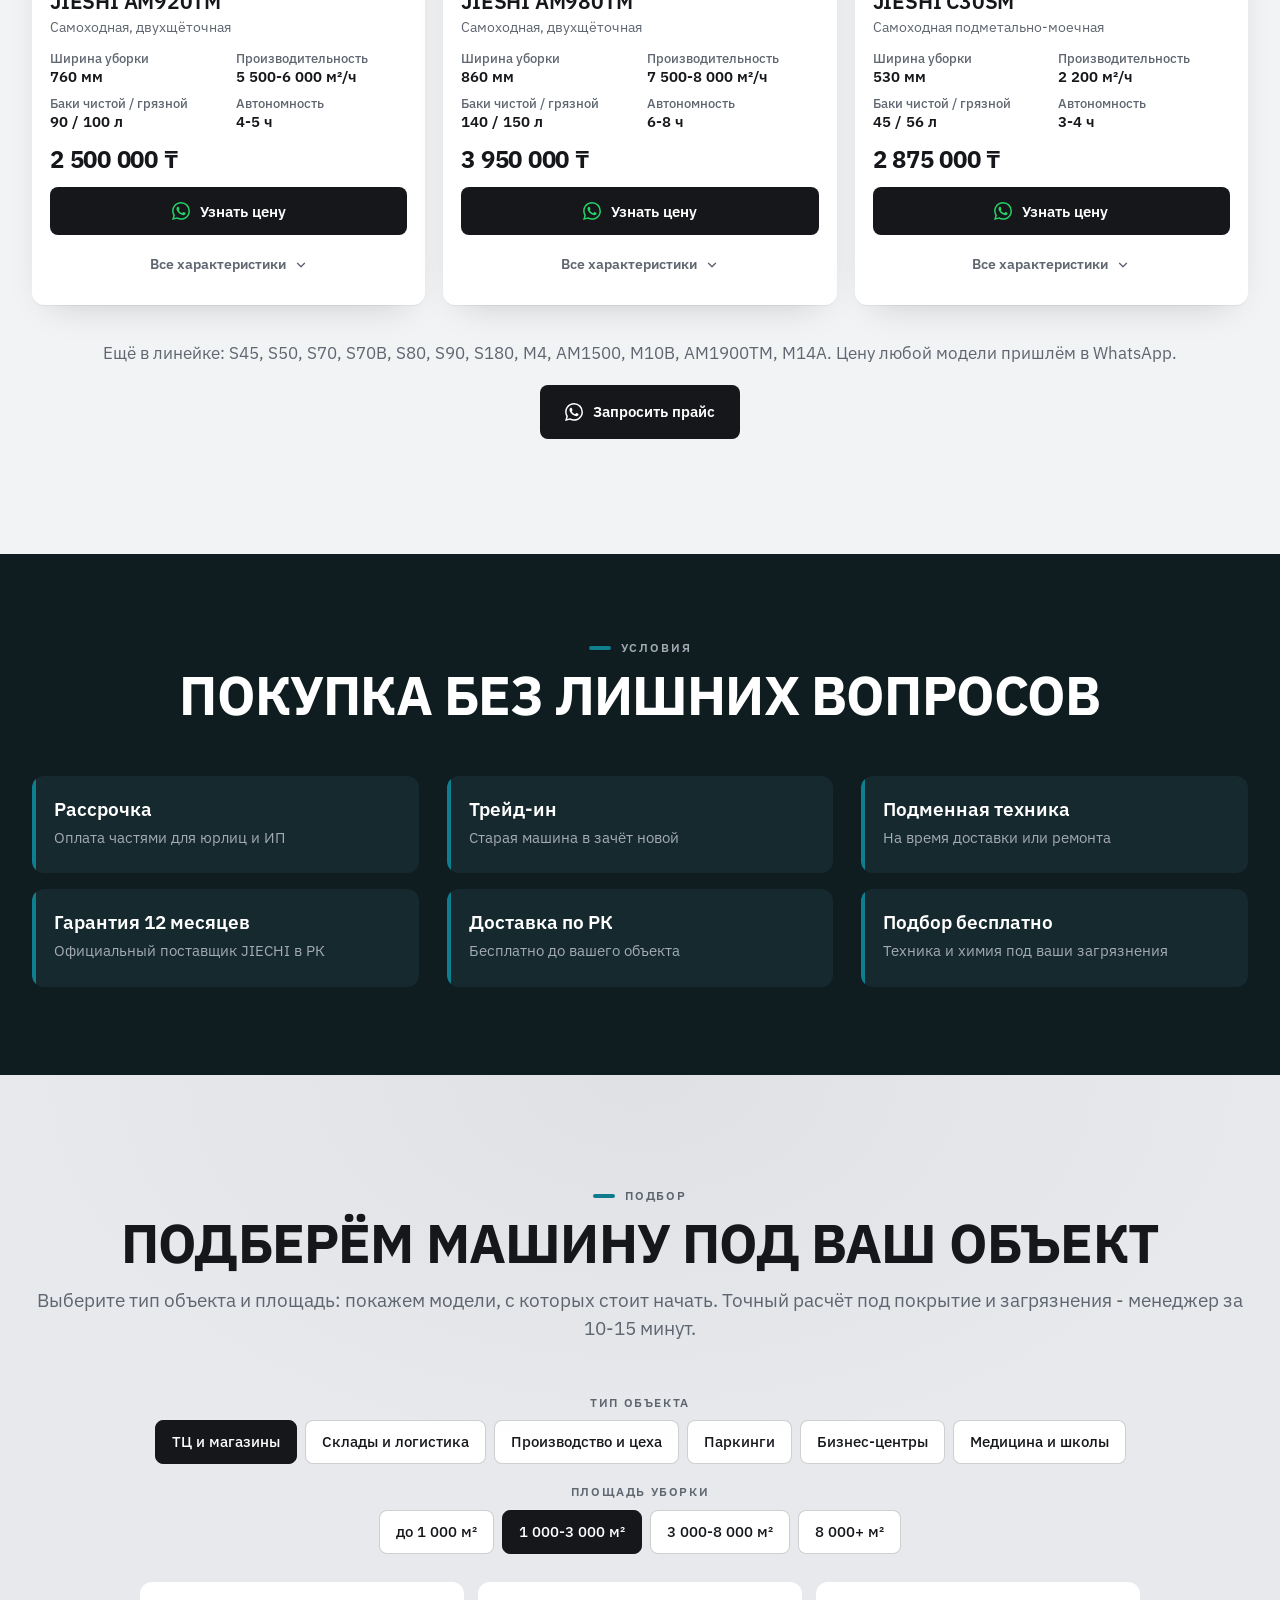
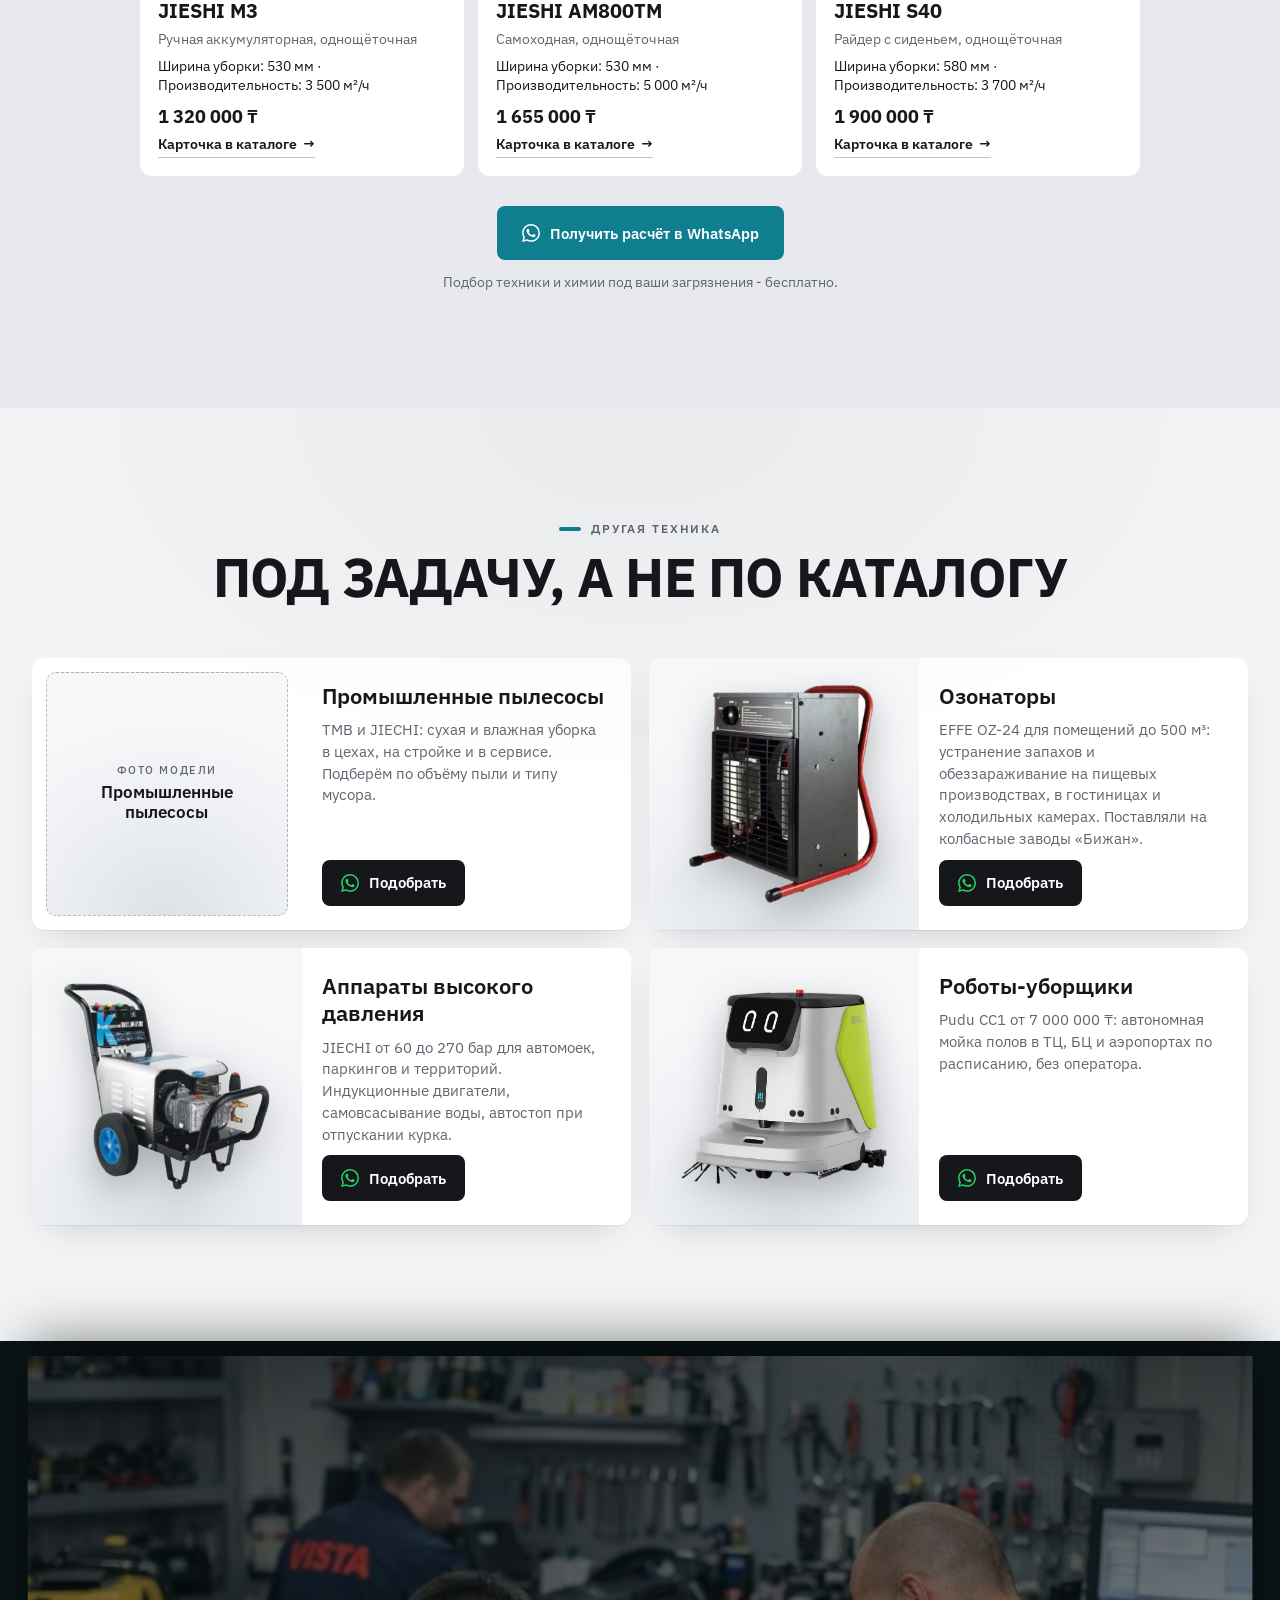
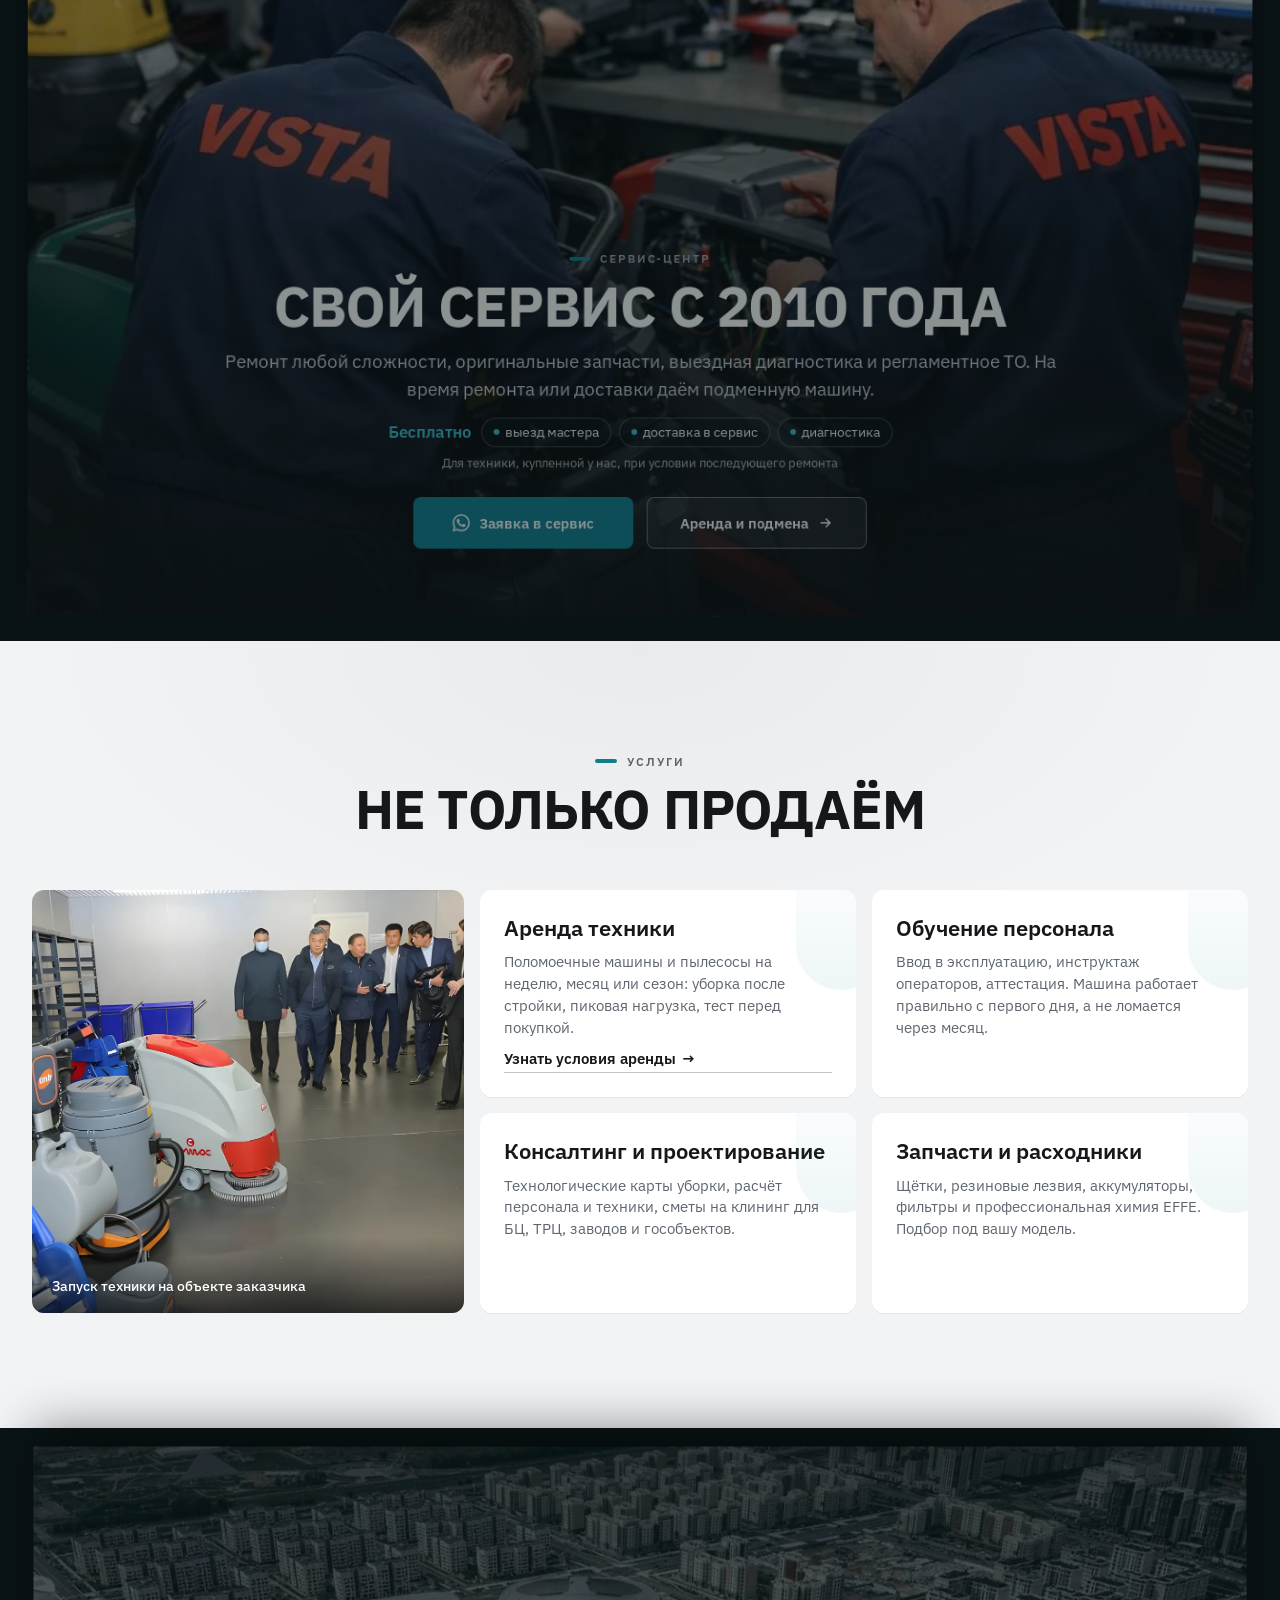
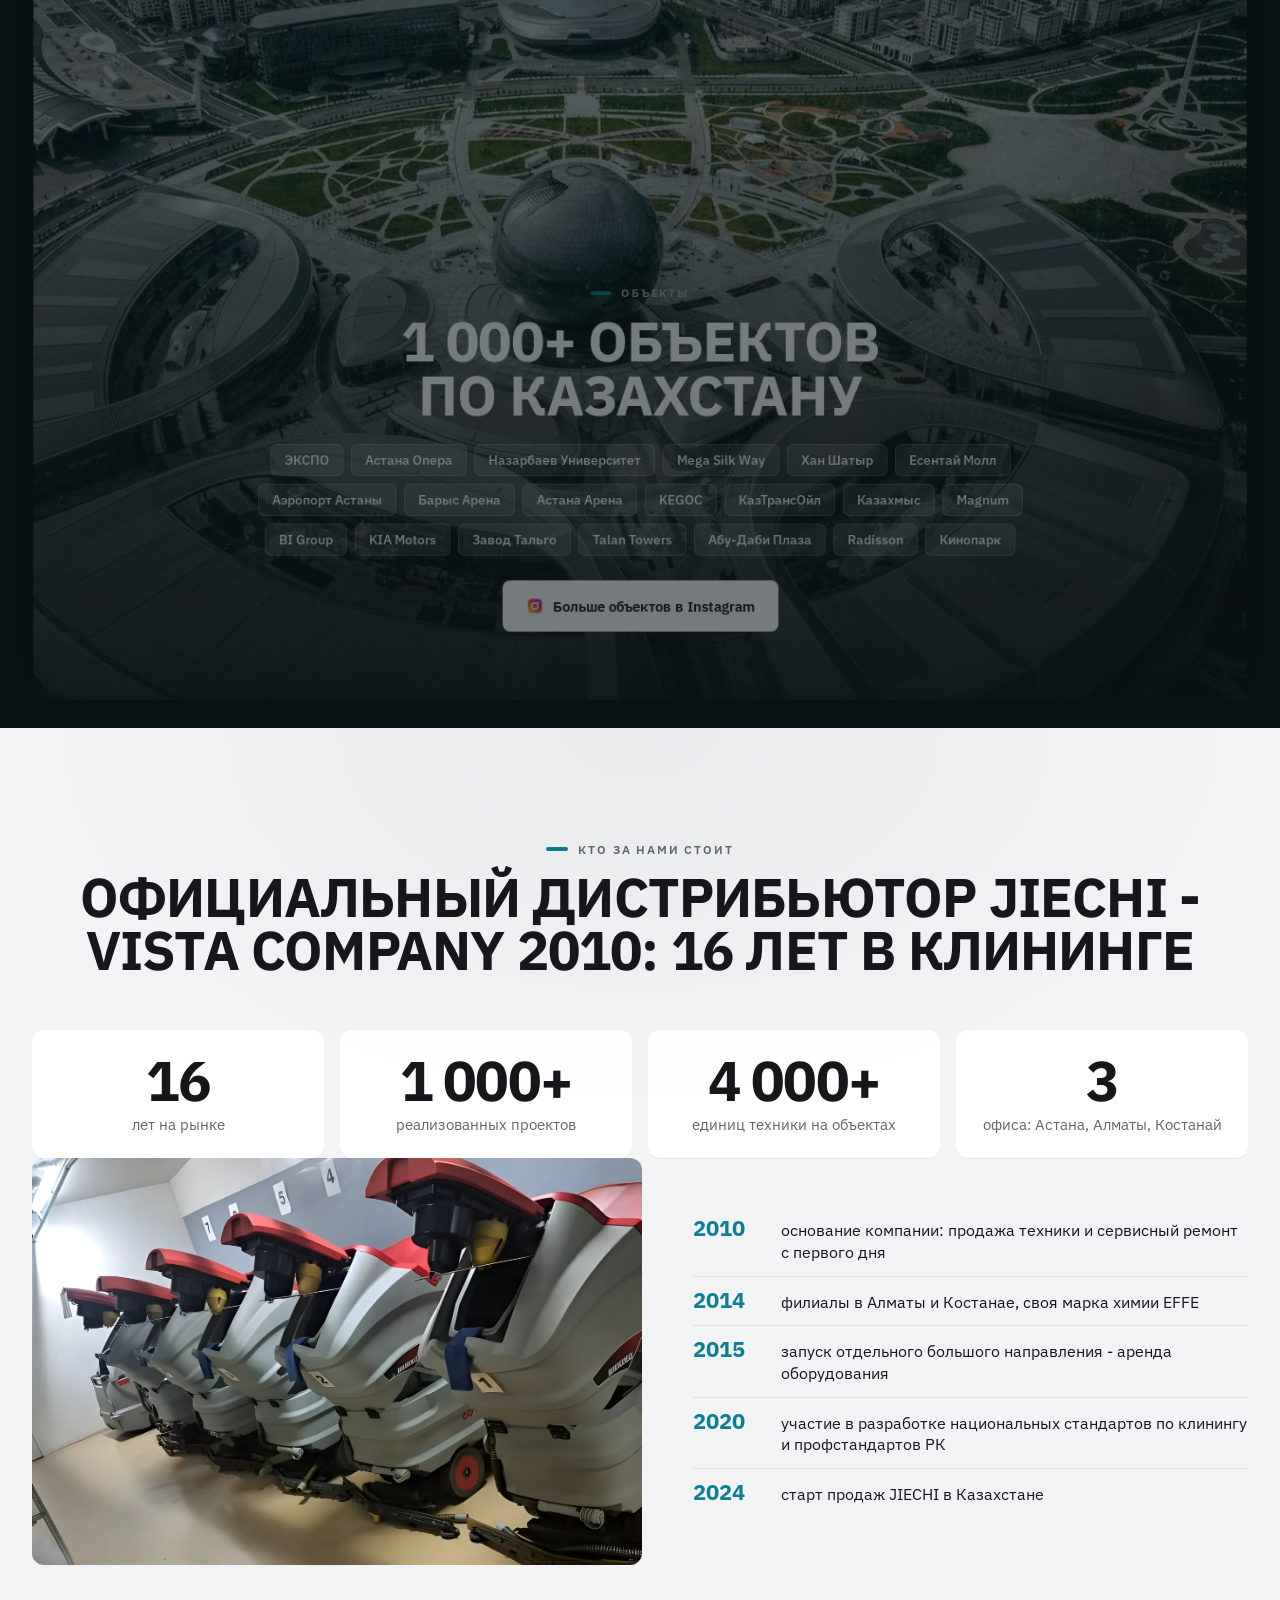
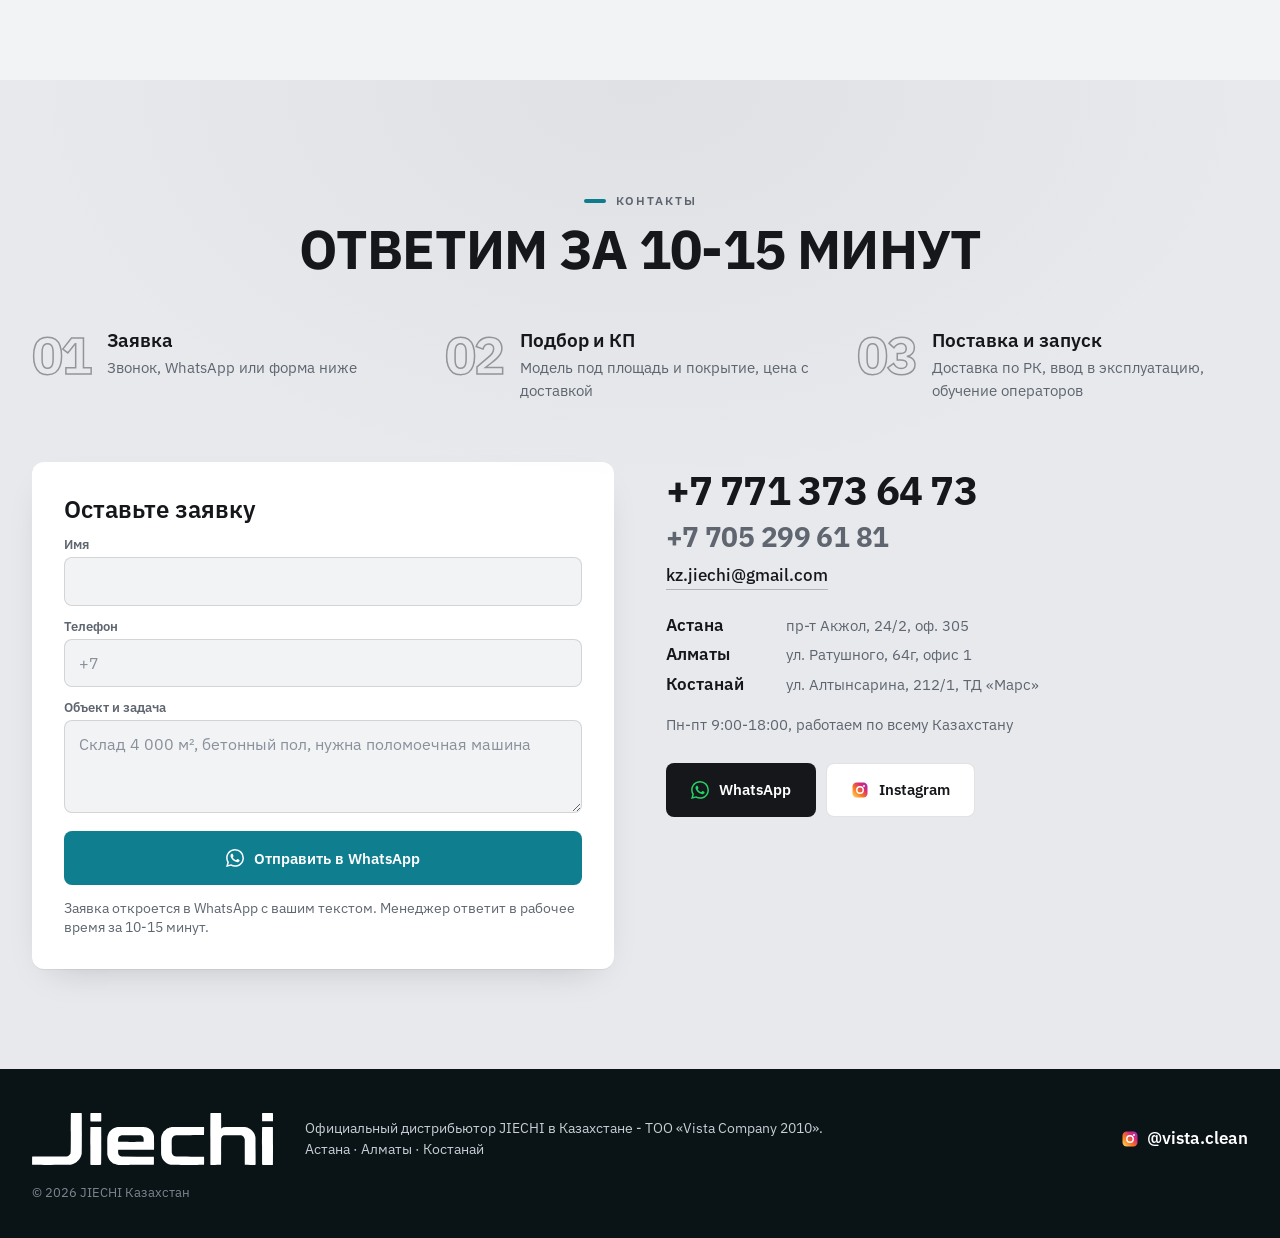
==== commit a92af488: "Озонаторы: фото и модель EFFE OZ-24 вместо заглушки" ====
--- a/index.html
+++ b/index.html
@@ -31,7 +31,7 @@
 <link rel="stylesheet" href="https://fonts.googleapis.com/css2?family=IBM+Plex+Sans:wght@400;500;600;700&display=swap">
 <link rel="preload" as="image" href="assets/img/hero-j.webp" media="(min-width: 761px)" fetchpriority="high">
 <link rel="preload" as="image" href="assets/img/hero-j-m.webp" media="(max-width: 760px)" fetchpriority="high">
-<link rel="stylesheet" href="styles.css?v=20261017-1">
+<link rel="stylesheet" href="styles.css?v=20261017-2">
 <script type="application/ld+json">
 {
   "@context": "https://schema.org",
@@ -708,10 +708,10 @@
         </div>
       </article>
       <article class="tcard" id="ozonatory">
-        <div class="t-ph t-stub"><span data-i="c.nophoto">Фото модели</span><b data-i="t.2">Озонаторы</b></div>
+        <div class="t-ph has-img"><img src="assets/cat/ozonator.webp" alt="Промышленный озонатор EFFE OZ-24" data-i-alt="alt.oz" width="265" height="305" loading="lazy" decoding="async"></div>
         <div class="t-body">
           <h3 data-i="t.2">Озонаторы</h3>
-          <p data-i="t.2s">Устранение запахов и обеззараживание на пищевых производствах, в гостиницах и холодильных камерах. Поставляли на колбасные заводы «Бижан».</p>
+          <p data-i="t.2s">EFFE OZ-24 для помещений до 500&nbsp;м³: устранение запахов и обеззараживание на пищевых производствах, в гостиницах и холодильных камерах. Поставляли на колбасные заводы «Бижан».</p>
           <a class="btn btn-wa" href="https://wa.me/77713736473" target="_blank" rel="noopener" data-wa="ozonatory"><svg width="18" height="18" aria-hidden="true"><use href="#ic-wa"/></svg><span data-i="t.b">Подобрать</span></a>
         </div>
       </article>
@@ -900,6 +900,6 @@
   <a class="st-ig" href="https://www.instagram.com/vista.clean/" target="_blank" rel="noopener" aria-label="Instagram"><svg width="22" height="22" aria-hidden="true"><use href="#ic-ig"/></svg></a>
 </div>
 
-<script src="script.js?v=20261017-1" defer></script>
+<script src="script.js?v=20261017-2" defer></script>
 </body>
 </html>
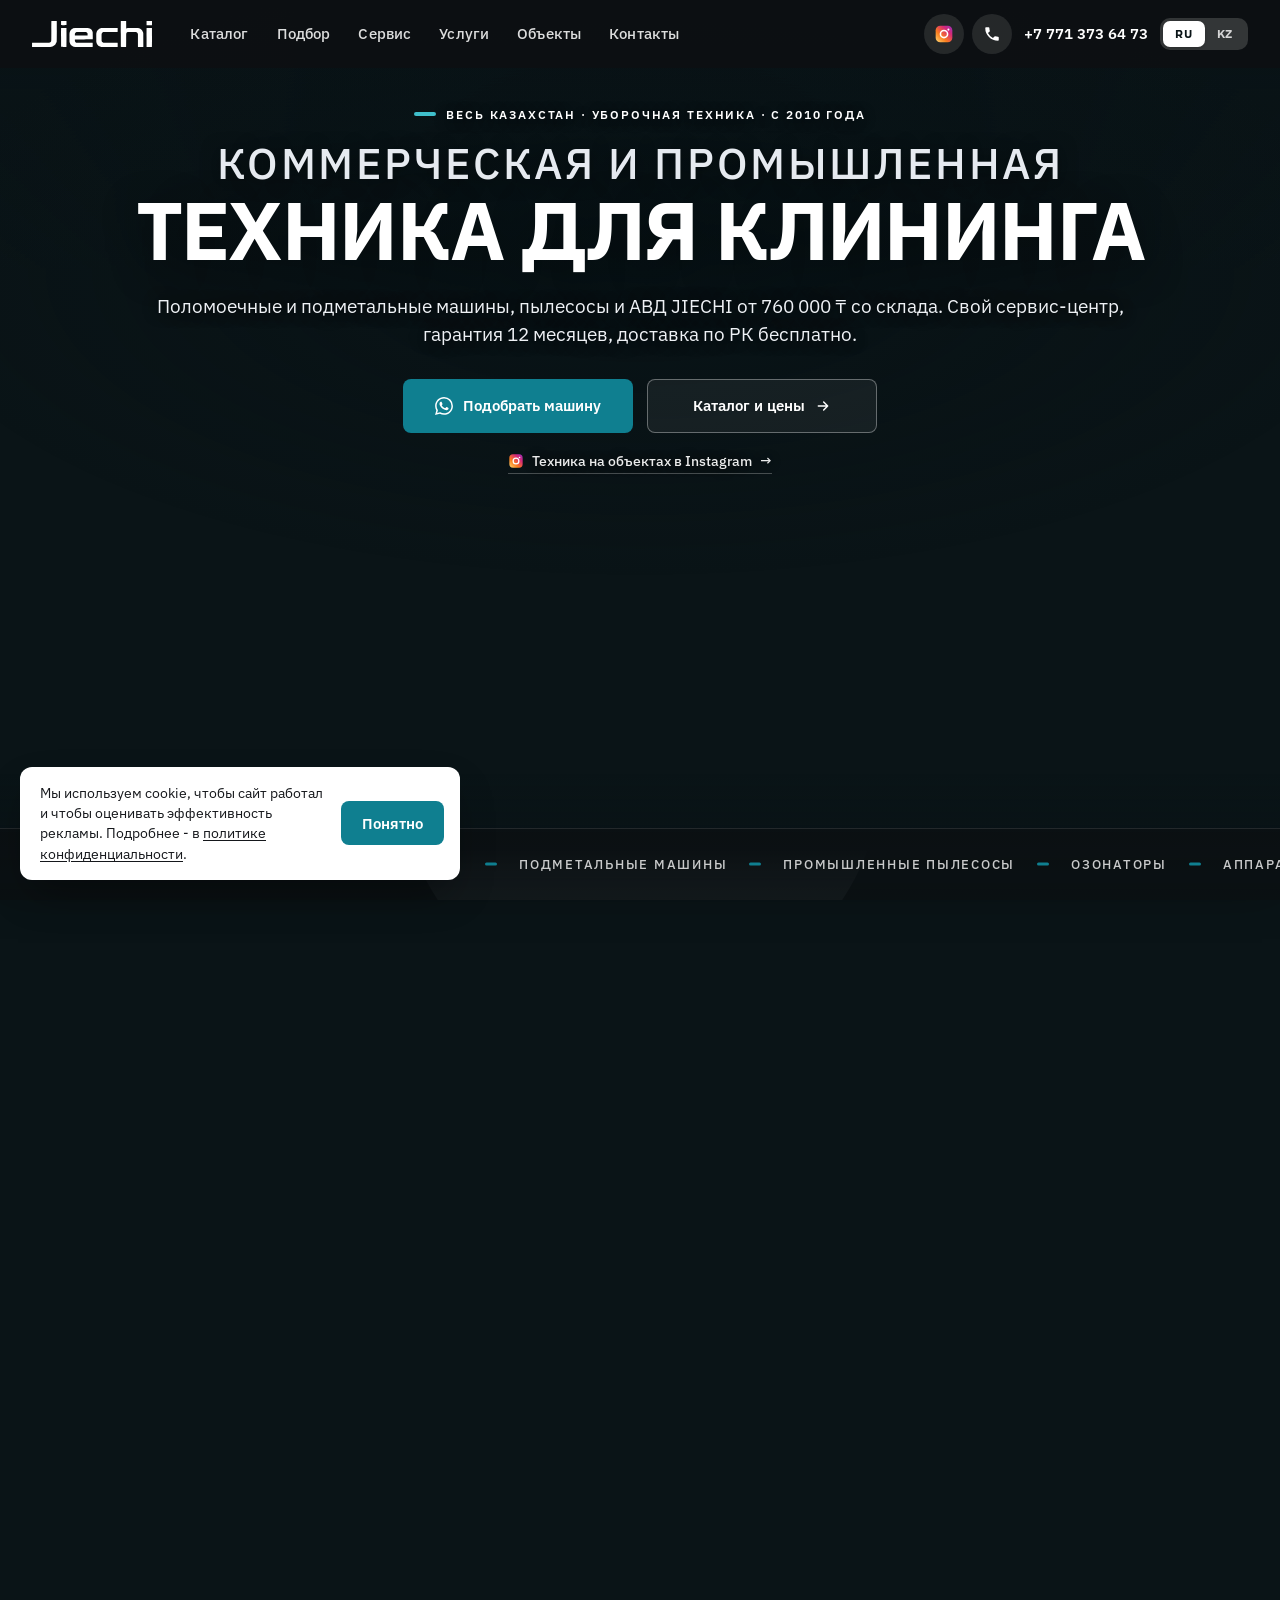
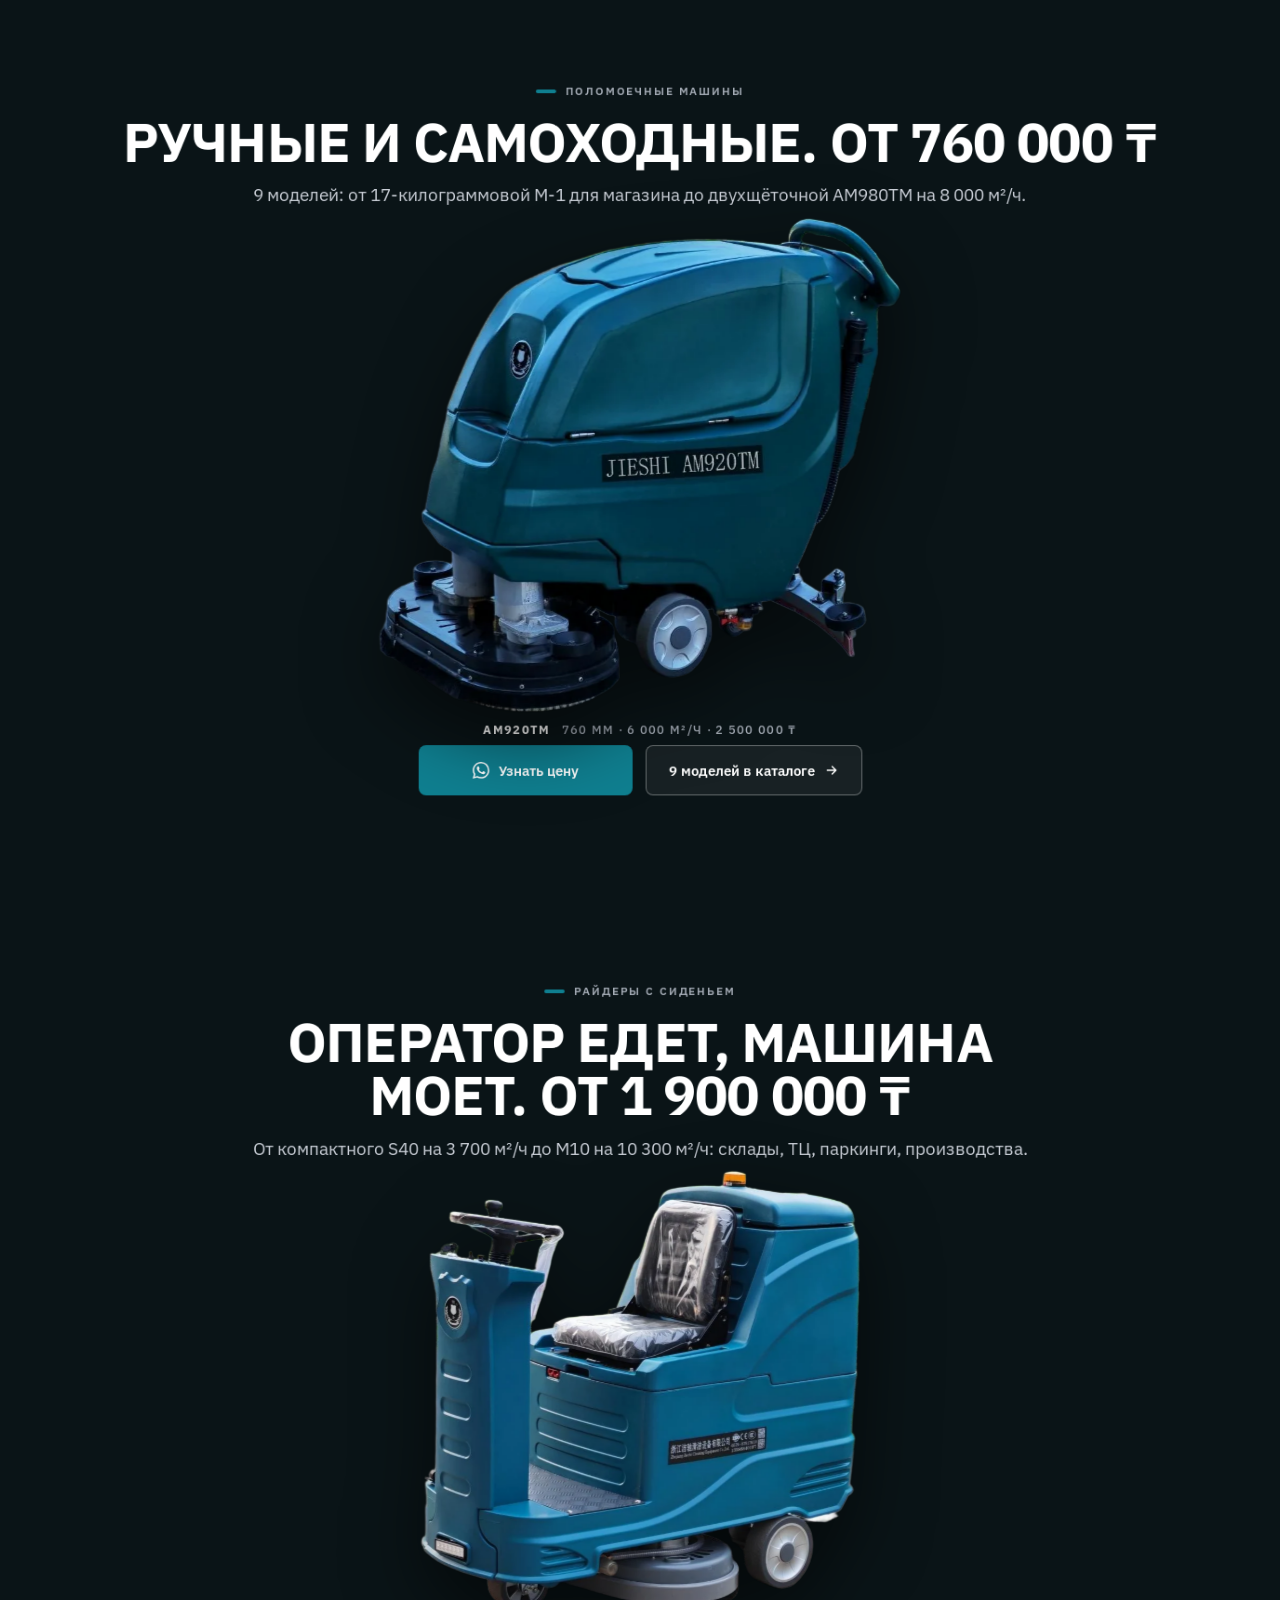
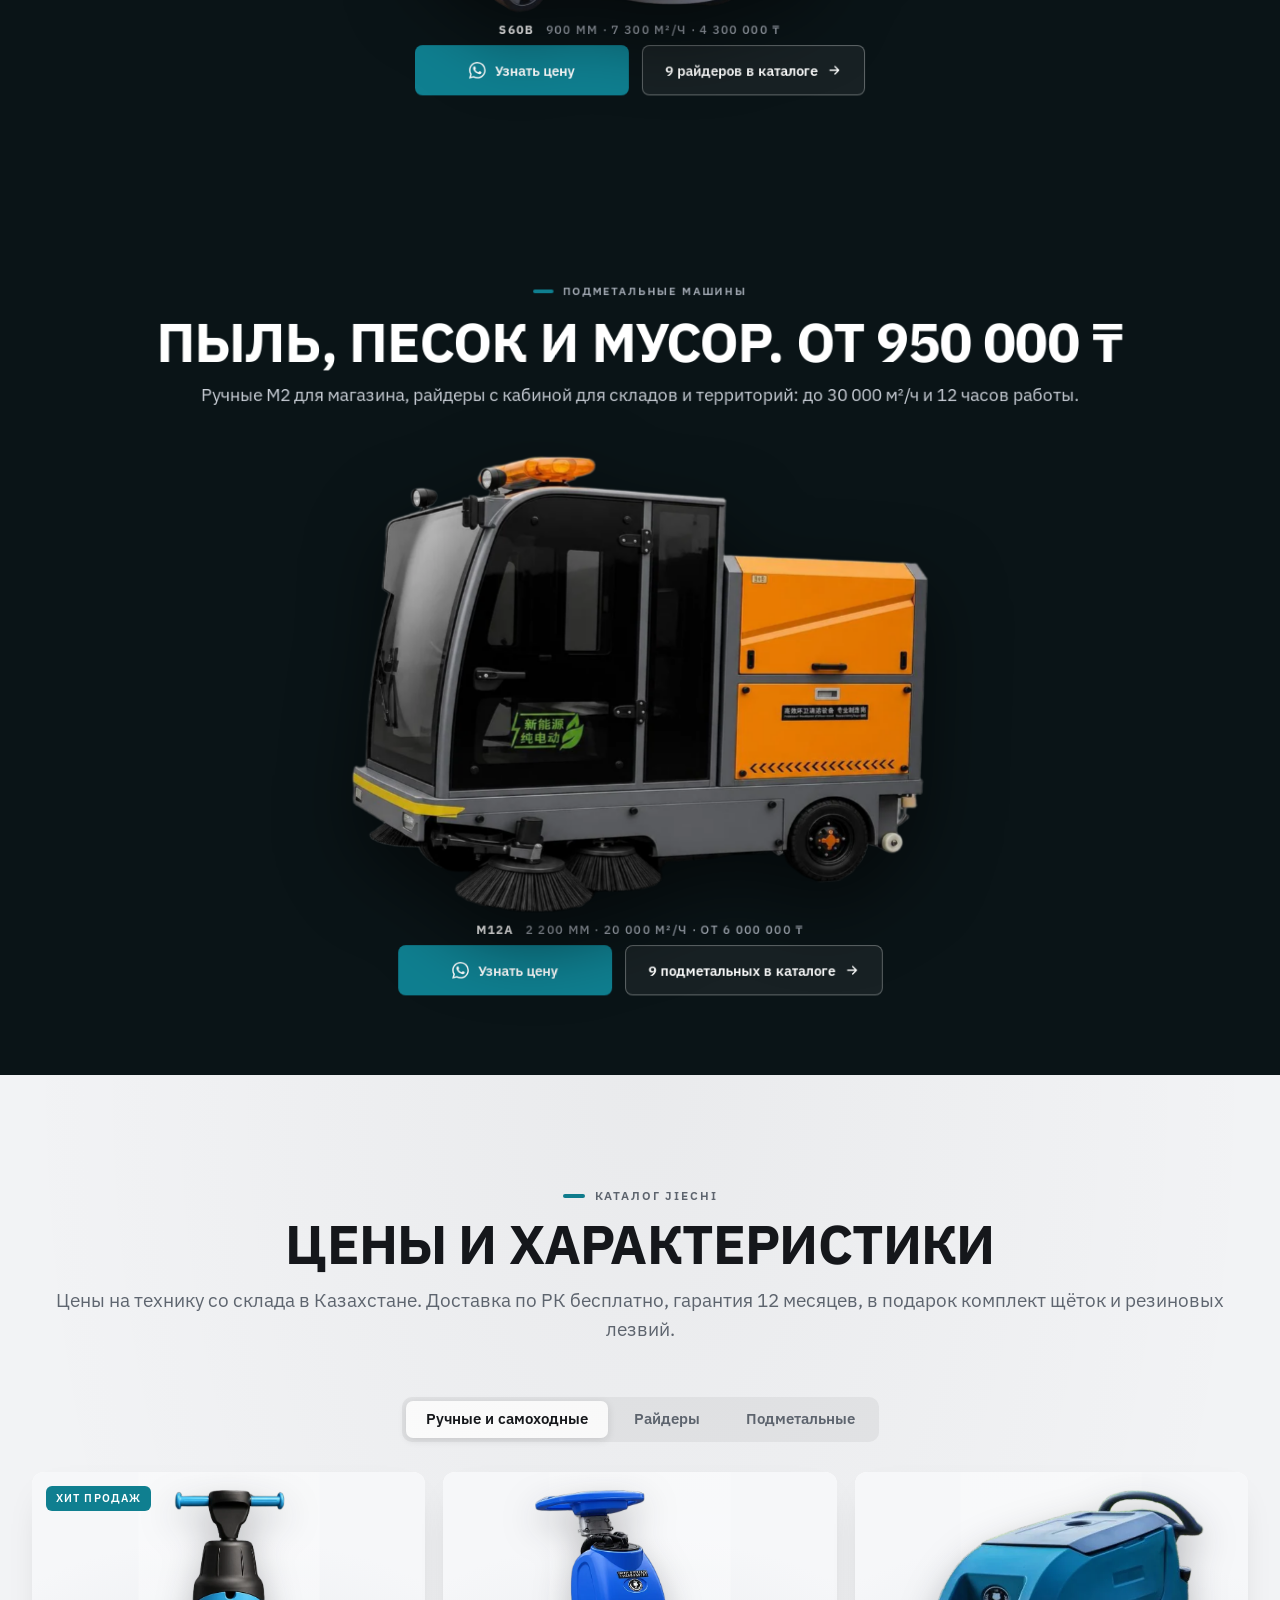
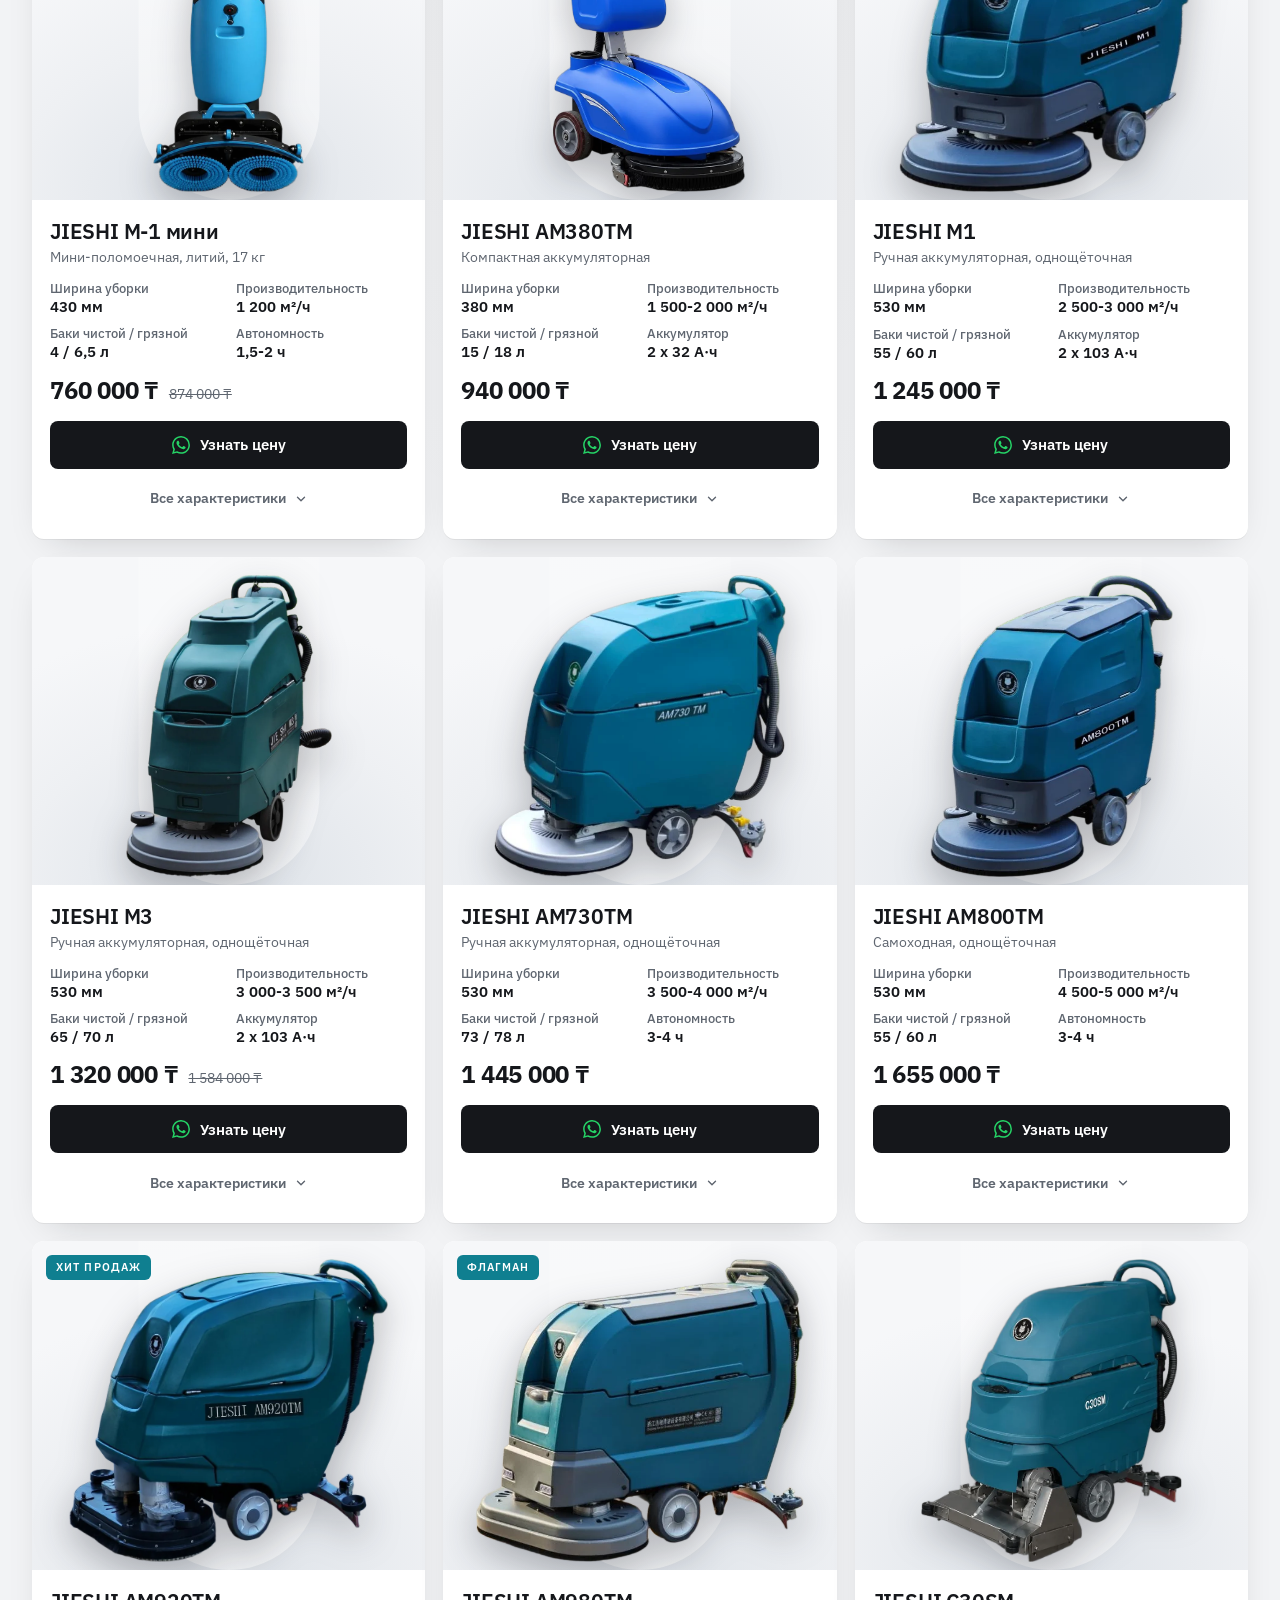
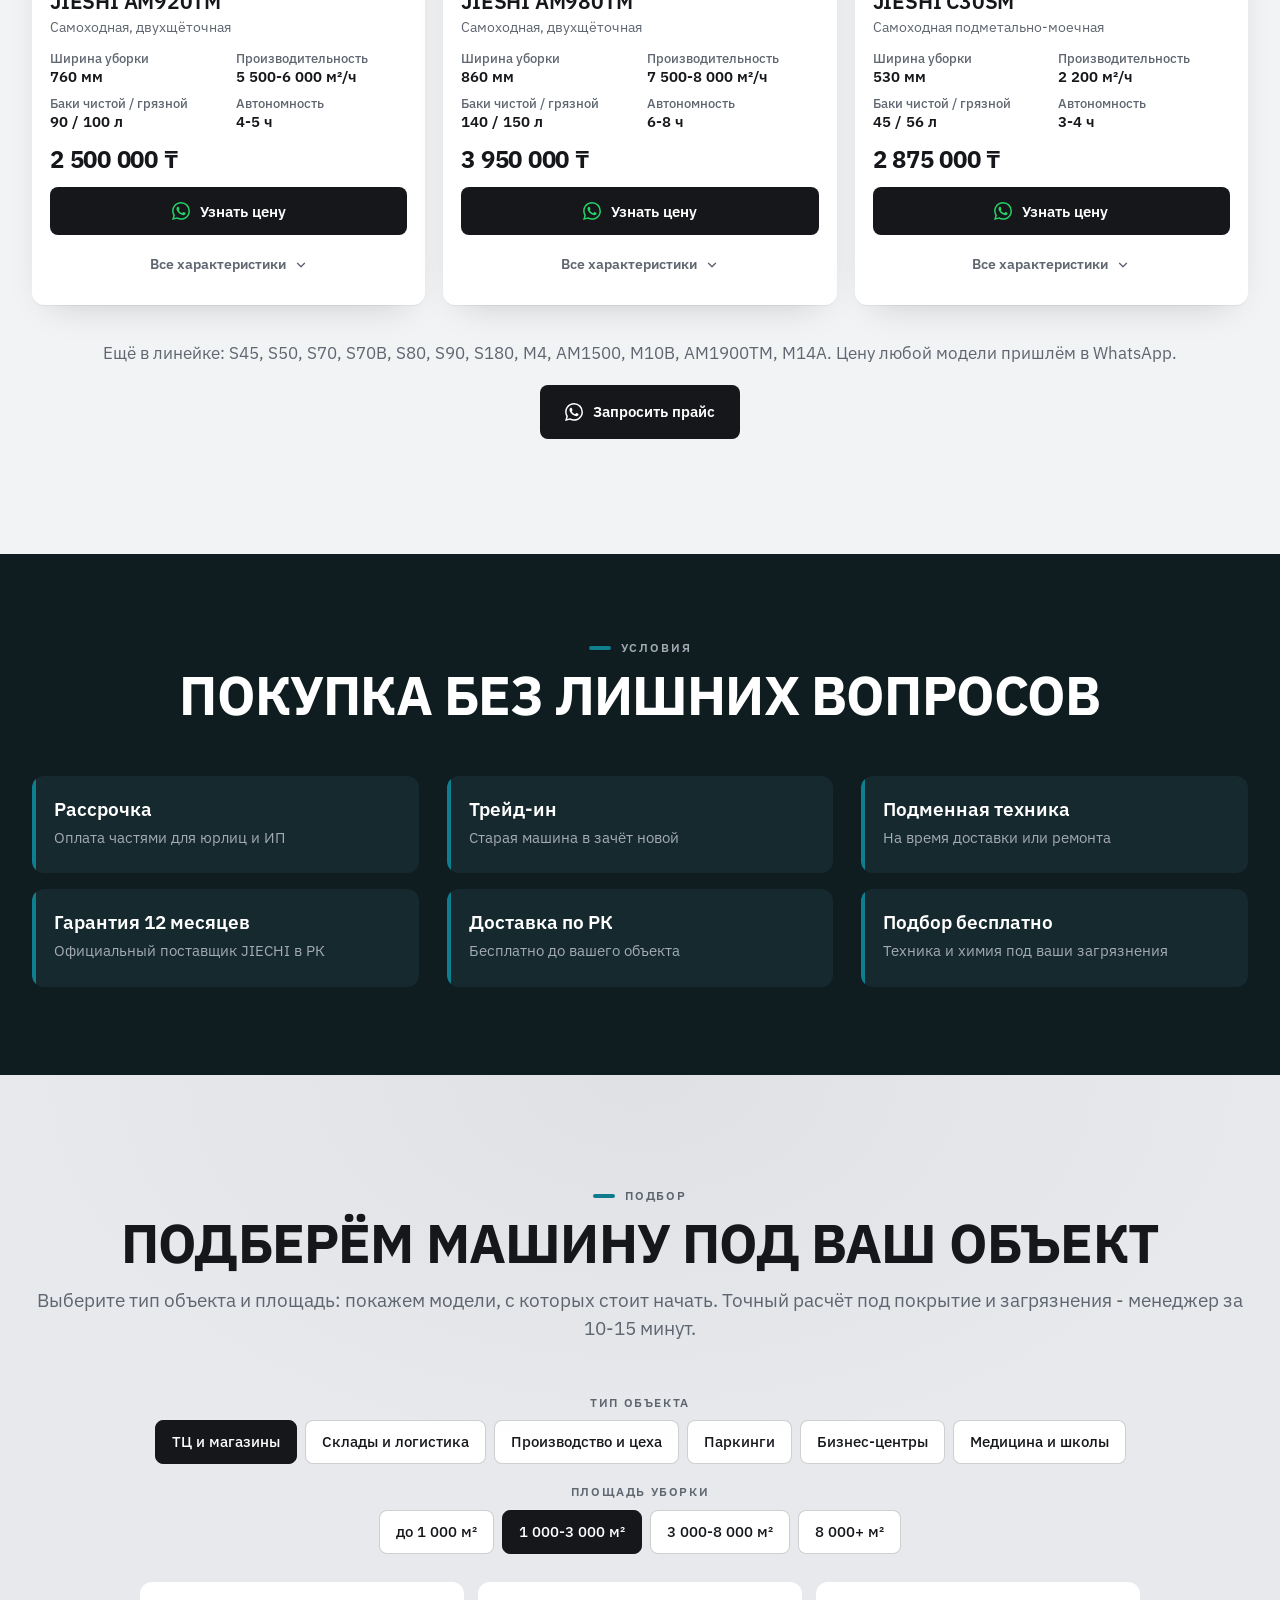
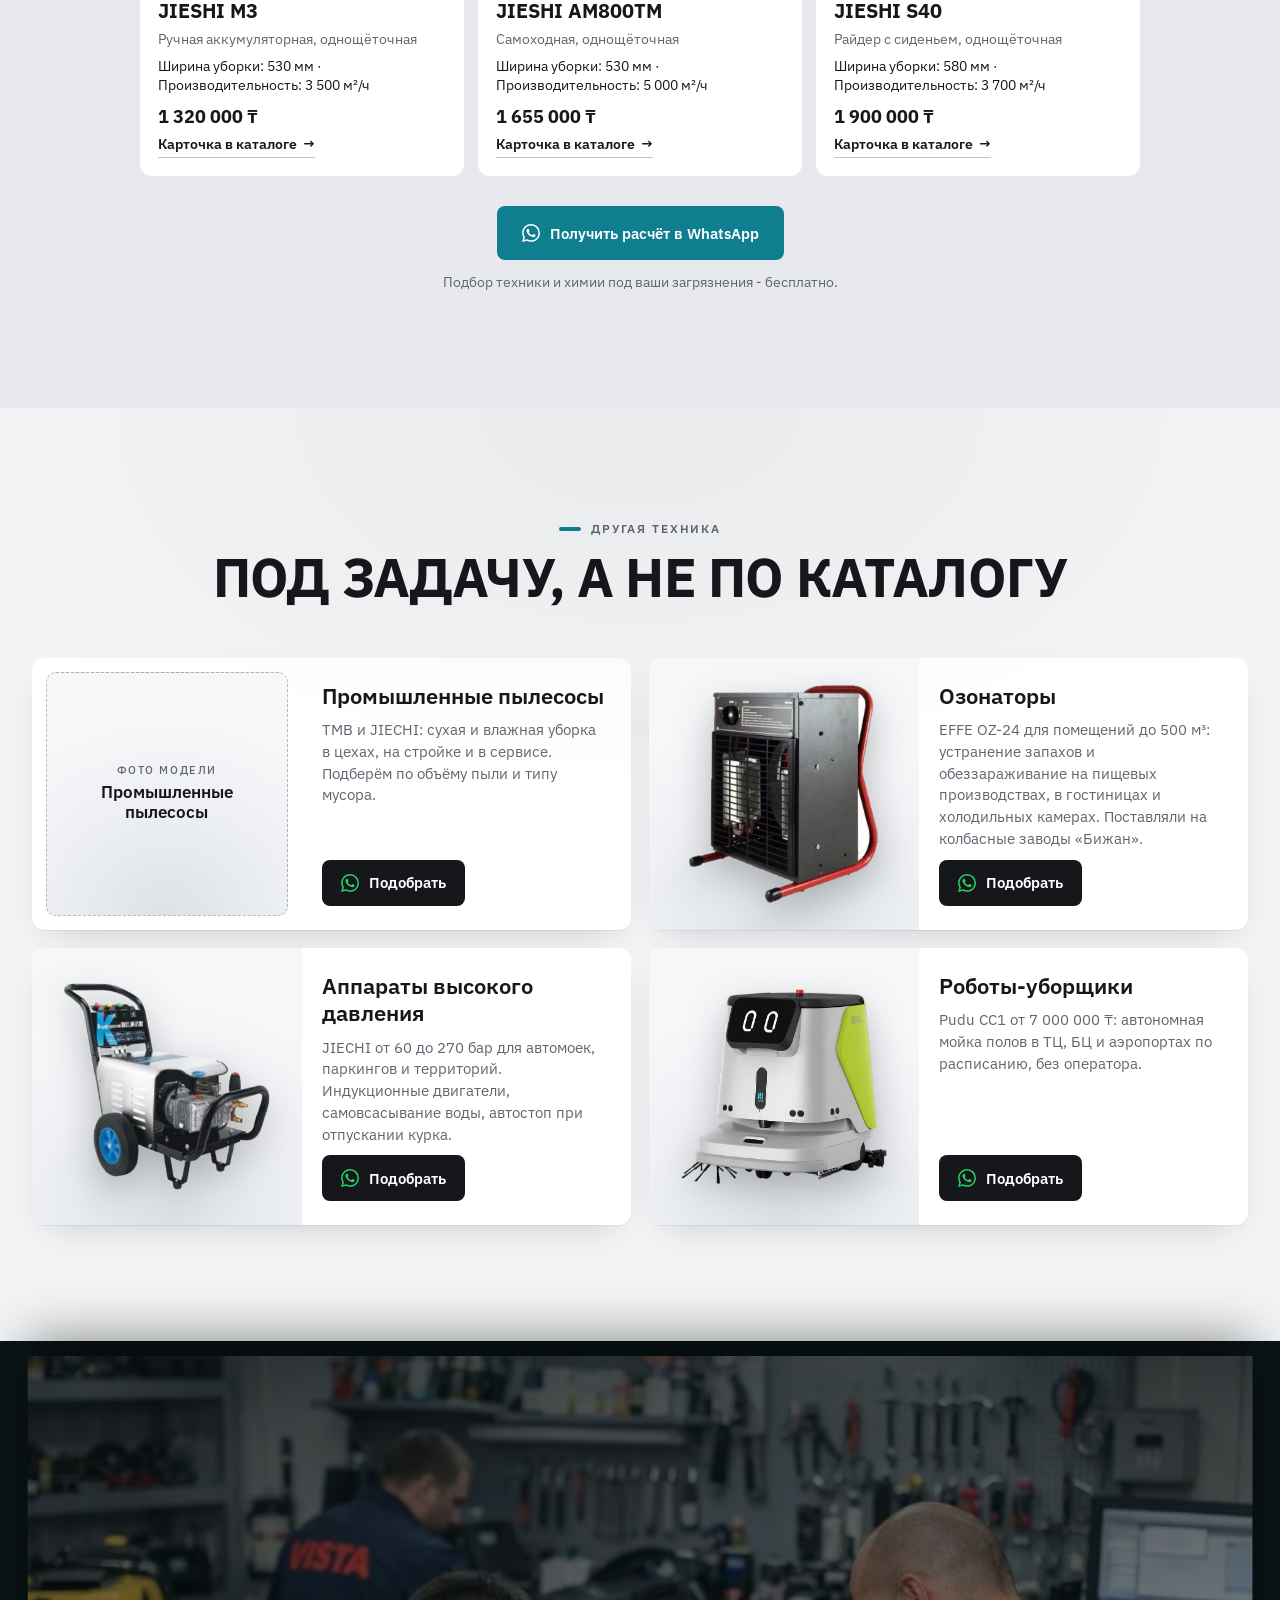
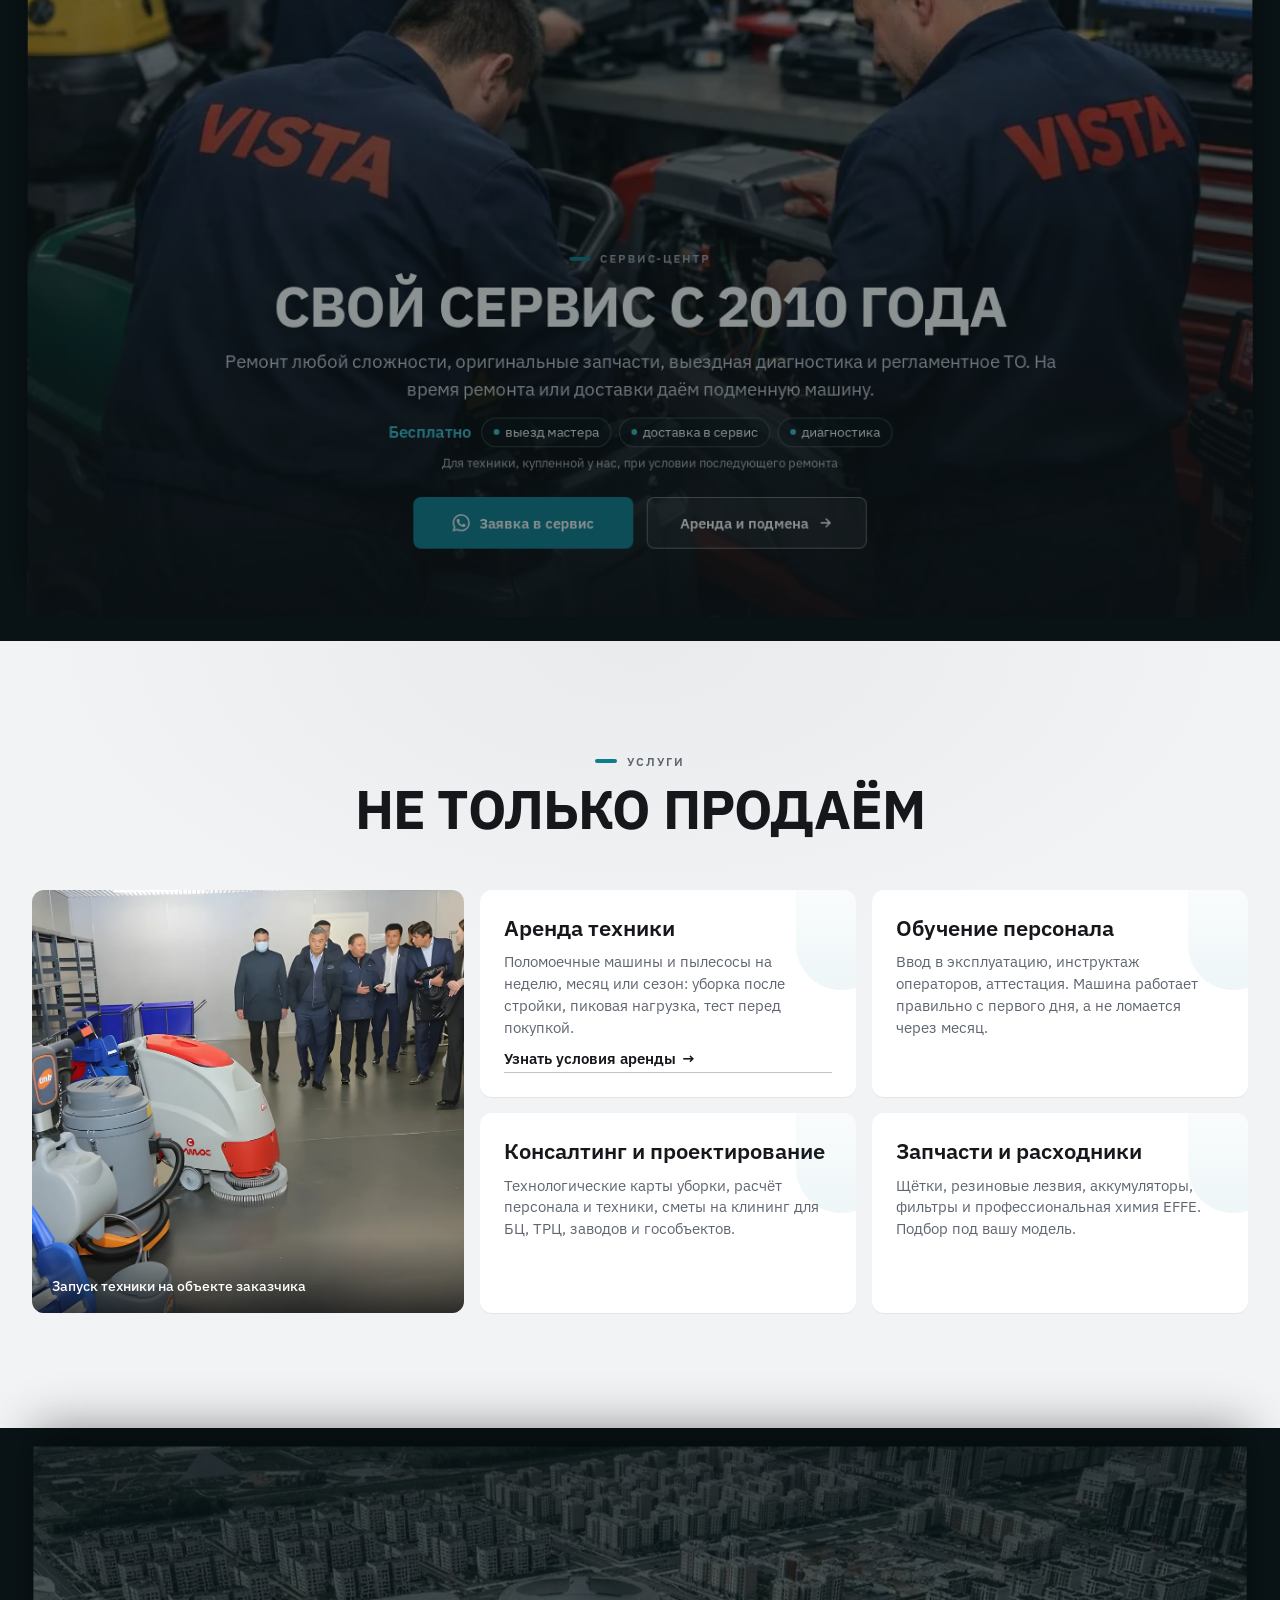
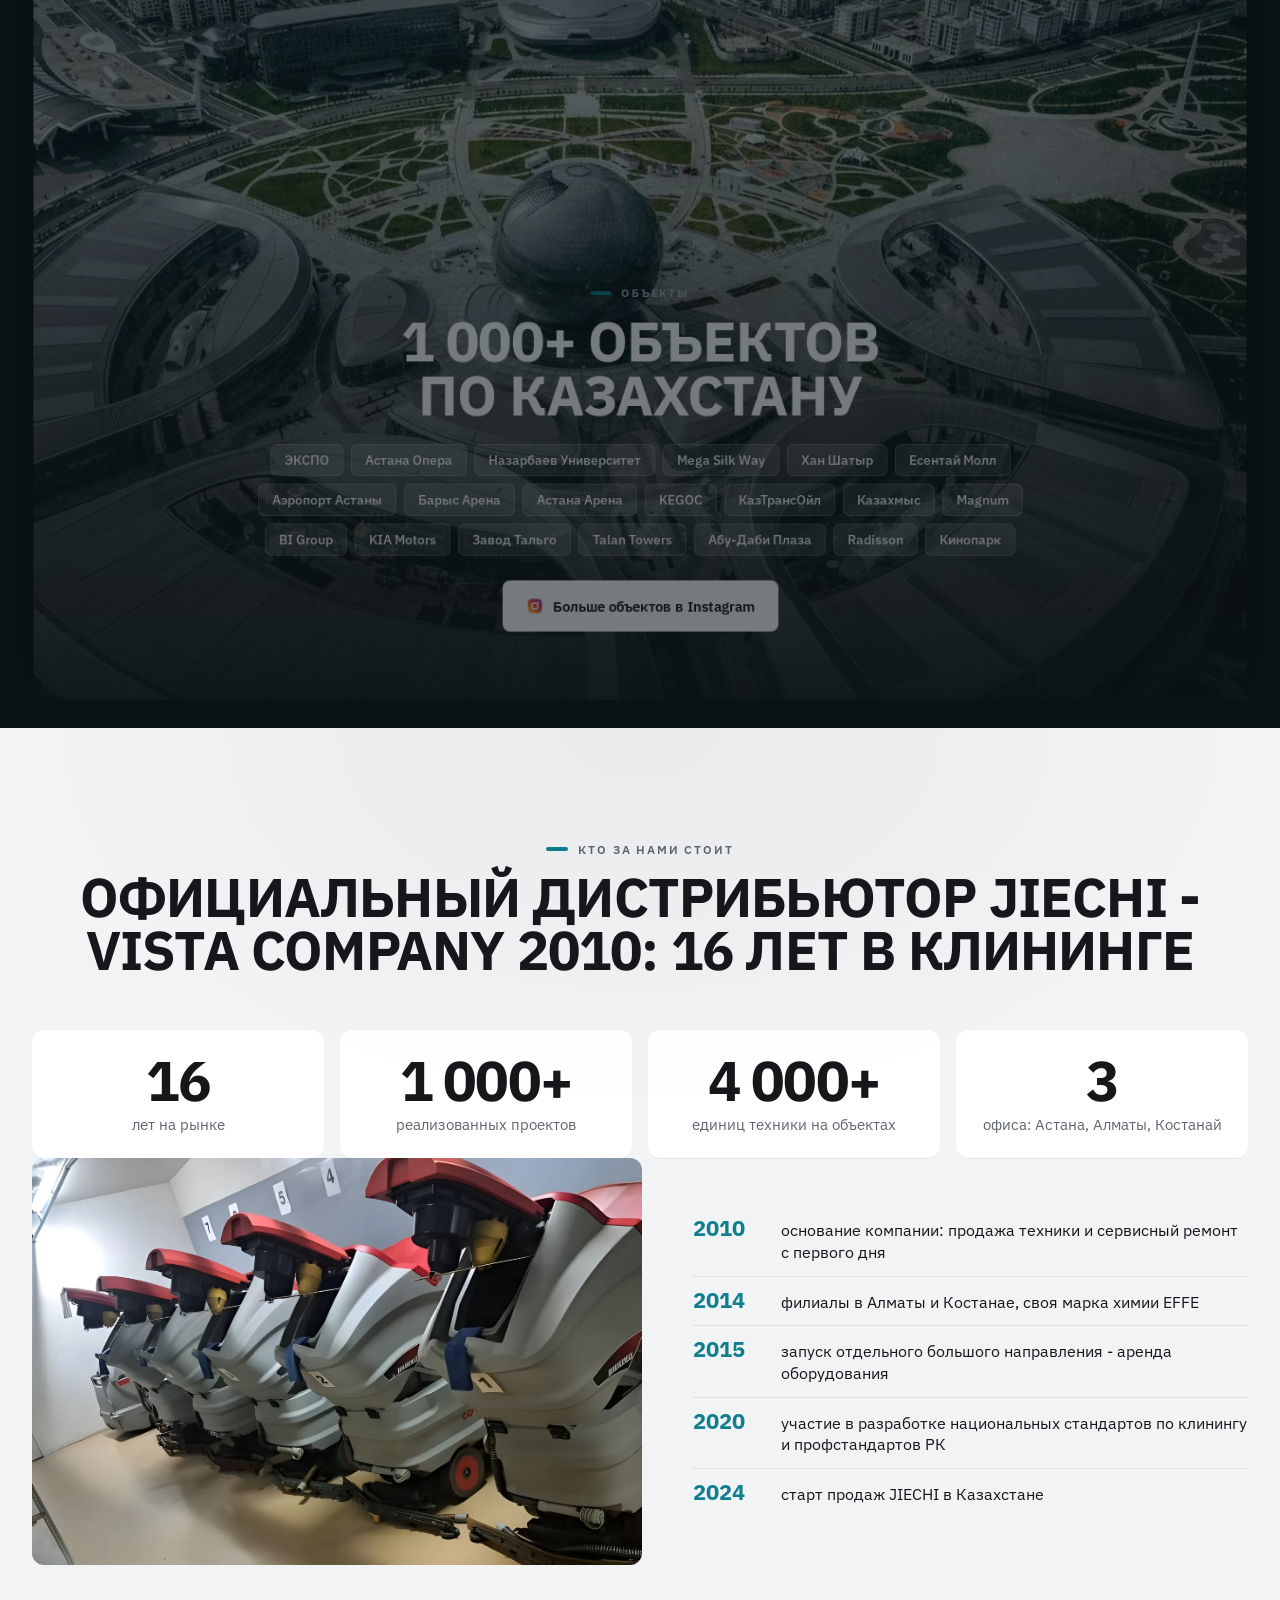
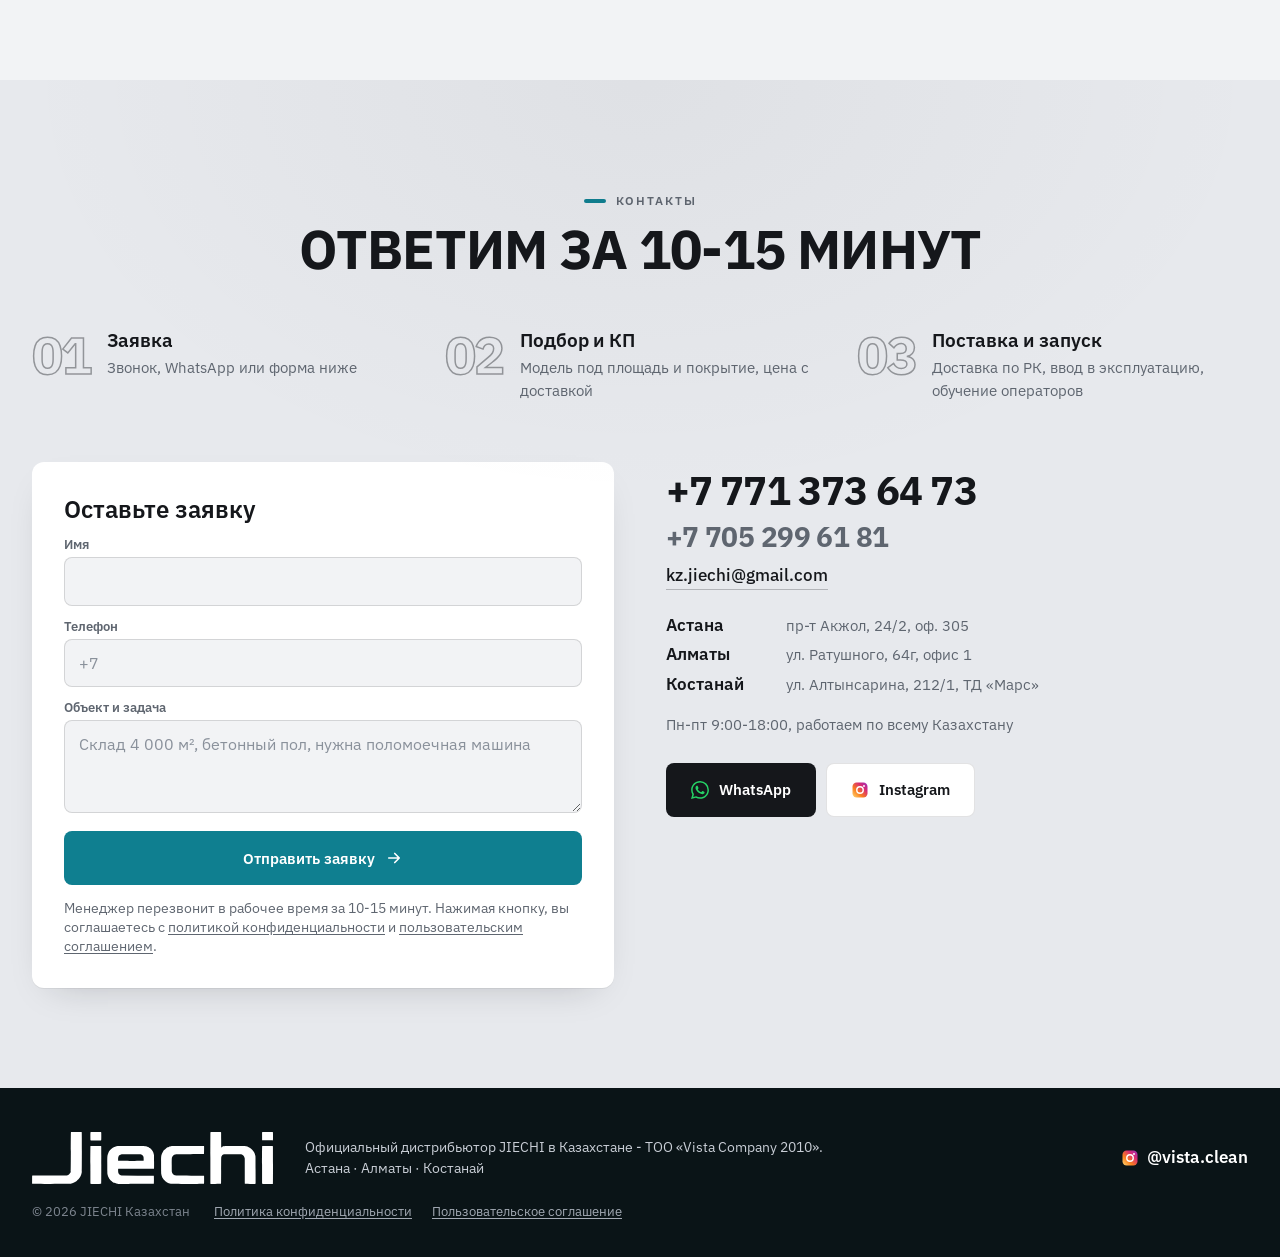
==== commit 0fa1c1a2: "Форма заявки напрямую в Telegram с ответом «Спасибо за заявку», политика конфиденциальности, пользов" ====
--- a/index.html
+++ b/index.html
@@ -31,7 +31,7 @@
 <link rel="stylesheet" href="https://fonts.googleapis.com/css2?family=IBM+Plex+Sans:wght@400;500;600;700&display=swap">
 <link rel="preload" as="image" href="assets/img/hero-j.webp" media="(min-width: 761px)" fetchpriority="high">
 <link rel="preload" as="image" href="assets/img/hero-j-m.webp" media="(max-width: 760px)" fetchpriority="high">
-<link rel="stylesheet" href="styles.css?v=20261017-2">
+<link rel="stylesheet" href="styles.css?v=20261019-2">
 <script type="application/ld+json">
 {
   "@context": "https://schema.org",
@@ -853,17 +853,18 @@
       <li><b>03</b><div><h3 data-i="kt.s3">Поставка и запуск</h3><p data-i="kt.s3s">Доставка по РК, ввод в эксплуатацию, обучение операторов</p></div></li>
     </ol>
     <div class="kont-grid rv">
-      <form class="form" id="form" novalidate>
+      <form class="form" id="form" novalidate data-lb-direct>
         <h3 data-i="f.h">Оставьте заявку</h3>
         <label><span data-i="f.name">Имя</span><input type="text" name="name" autocomplete="name" required></label>
         <label><span data-i="f.phone">Телефон</span><input type="tel" name="phone" inputmode="tel" autocomplete="tel" placeholder="+7" required></label>
         <label><span data-i="f.msg">Объект и задача</span><textarea name="message" rows="3" data-i-ph="f.msgph" placeholder="Склад 4 000 м², бетонный пол, нужна поломоечная машина"></textarea></label>
         <input type="text" name="website" tabindex="-1" autocomplete="off" class="hp" aria-hidden="true">
         <p class="ferr" id="ferr" hidden data-i="f.err">Укажите имя и телефон, чтобы мы перезвонили.</p>
-        <button type="submit" class="btn btn-red"><svg width="18" height="18" aria-hidden="true"><use href="#ic-wa"/></svg><span data-i="f.b">Отправить в WhatsApp</span></button>
-        <p class="f-note" data-i="f.note">Заявка откроется в WhatsApp с вашим текстом. Менеджер ответит в рабочее время за 10-15 минут.</p>
+        <p class="ferr" id="ffail" hidden role="alert" data-i="f.fail">Не получилось отправить заявку. Позвоните нам: <a href="tel:+77713736473">+7&nbsp;771&nbsp;373&nbsp;64&nbsp;73</a> или напишите в <a href="https://wa.me/77713736473" target="_blank" rel="noopener" data-wa="form-fail">WhatsApp</a>.</p>
+        <button type="submit" class="btn btn-red"><span data-i="f.b">Отправить заявку</span><svg width="18" height="18" aria-hidden="true"><use href="#ic-arr"/></svg></button>
+        <p class="f-note" data-i="f.note">Менеджер перезвонит в рабочее время за 10-15 минут. Нажимая кнопку, вы соглашаетесь с <a href="privacy.html">политикой конфиденциальности</a> и <a href="terms.html">пользовательским соглашением</a>.</p>
       </form>
-      <div class="thanks" id="thanks" hidden tabindex="-1"><b data-i="f.ok">Спасибо, заявка ушла</b><p data-i="f.oks">Если WhatsApp не открылся, напишите нам на +7 771 373 64 73.</p></div>
+      <div class="thanks" id="thanks" hidden tabindex="-1" role="status"><span class="thanks-ic" aria-hidden="true"><svg width="26" height="26"><use href="#ic-ok"/></svg></span><b data-i="f.ok">Спасибо за заявку!</b><p data-i="f.oks">Менеджер перезвонит вам в рабочее время в течение 10-15 минут.</p></div>
       <div class="kont-list">
         <a class="k-tel" href="tel:+77713736473">+7&nbsp;771&nbsp;373&nbsp;64&nbsp;73</a>
         <a class="k-tel k-tel2" href="tel:+77052996181">+7&nbsp;705&nbsp;299&nbsp;61&nbsp;81</a>
@@ -890,7 +891,7 @@
     <img src="assets/logo-jiechi-dark.svg" alt="Jiechi" width="130" height="28" loading="lazy">
     <p class="foot-txt"><span data-i="ft.1">Официальный дистрибьютор JIECHI в Казахстане - ТОО «Vista Company 2010».</span><br><span data-i="ft.2">Астана · Алматы · Костанай</span></p>
     <a class="foot-ig" href="https://www.instagram.com/vista.clean/" target="_blank" rel="noopener"><svg width="18" height="18" aria-hidden="true"><use href="#ic-ig"/></svg><span>@vista.clean</span></a>
-    <p class="copy">© <span id="year">2026</span> <span data-i="ft.copy">JIECHI Казахстан</span></p>
+    <p class="copy">© <span id="year">2026</span> <span data-i="ft.copy">JIECHI Казахстан</span><span class="foot-legal"><a href="privacy.html" data-i="ft.priv">Политика конфиденциальности</a><a href="terms.html" data-i="ft.terms">Пользовательское соглашение</a></span></p>
   </div>
 </footer>
 
@@ -900,6 +901,11 @@
   <a class="st-ig" href="https://www.instagram.com/vista.clean/" target="_blank" rel="noopener" aria-label="Instagram"><svg width="22" height="22" aria-hidden="true"><use href="#ic-ig"/></svg></a>
 </div>
 
-<script src="script.js?v=20261017-2" defer></script>
+<div class="cookie" id="cookie" hidden role="region" aria-label="Уведомление о cookie" data-i-al="al.cookie">
+  <p data-i="ck.t">Мы используем cookie, чтобы сайт работал и чтобы оценивать эффективность рекламы. Подробнее - в <a href="privacy.html#cookie">политике конфиденциальности</a>.</p>
+  <button type="button" class="btn btn-red" id="cookie-ok" data-i="ck.ok">Понятно</button>
+</div>
+
+<script src="script.js?v=20261019-2" defer></script>
 </body>
 </html>
--- a/styles.css
+++ b/styles.css
@@ -340,6 +340,14 @@
 .thanks[hidden]{display:none}
 .thanks{background:#fff;border-radius:var(--rad);padding:28px;display:flex;flex-direction:column;gap:8px}
 .thanks b{font:700 24px/1.1 var(--fd)}
+.form[hidden]{display:none}
+.ferr a,.f-note a{color:inherit;text-decoration:underline;text-underline-offset:2px}
+.f-note a:hover{color:var(--ink-l)}
+.form.is-sending .btn{opacity:.6;cursor:progress}
+.thanks{align-items:flex-start;padding:clamp(28px,3.4vw,40px)}
+.thanks:focus{outline:none}
+.thanks-ic{display:grid;place-items:center;width:52px;height:52px;border-radius:50%;background:var(--acc);color:#fff;margin-bottom:6px}
+.thanks p{color:var(--mute)}
 .kont-list{display:flex;flex-direction:column;gap:10px;align-items:flex-start;padding-top:6px}
 .k-tel{font:700 clamp(28px,3.4vw,40px)/1.1 var(--fd);letter-spacing:-.02em;transition:color .2s}
 .k-tel2{font-size:clamp(22px,2.4vw,28px);color:var(--mute)}
@@ -361,6 +369,20 @@
 .foot-txt{font-size:14px;line-height:1.5}
 .foot-ig{display:inline-flex;align-items:center;gap:8px;font-weight:600;color:#fff}
 .copy{grid-column:1/-1;font-size:13px;color:#7D858F}
+.foot-legal{display:inline-flex;flex-wrap:wrap;gap:6px 20px;margin-left:24px}
+.foot-legal a{color:#A3AAB4;text-decoration:underline;text-underline-offset:2px}
+.foot-legal a:hover{color:#fff}
+@media (max-width:760px){.foot-legal{display:flex;margin:10px 0 0}}
+
+/* ---------- cookie-баннер ---------- */
+.cookie[hidden]{display:none}
+.cookie{position:fixed;left:20px;bottom:20px;z-index:60;width:min(440px,100% - 40px);display:flex;align-items:center;gap:16px;padding:16px 16px 16px 20px;background:#fff;color:var(--ink-l);border-radius:var(--rad);box-shadow:0 18px 44px -12px rgba(0,0,0,.45);font-size:14px;line-height:1.45;opacity:0;transform:translateY(16px);transition:opacity .3s var(--ease),transform .3s var(--ease)}
+.cookie.show{opacity:1;transform:none}
+.cookie a{text-decoration:underline;text-underline-offset:2px}
+.cookie .btn{height:44px;padding:0 20px;flex:0 0 auto}
+@media (max-width:760px){.cookie{left:12px;right:12px;width:auto;bottom:calc(82px + env(safe-area-inset-bottom));padding:14px;gap:12px;font-size:13.5px}}
+@media (prefers-reduced-motion:reduce){.cookie{transition:none}}
+body.menu-open .cookie{visibility:hidden}
 @media (min-width:761px){.foot{padding-bottom:36px}}
 @media (max-width:760px){.foot-in{grid-template-columns:1fr;gap:14px}}
 
@@ -445,3 +467,22 @@
 .s-free span{display:inline-flex;align-items:center;gap:6px;padding:6px 12px;border:1px solid rgba(255,255,255,.22);border-radius:999px;background:rgba(10,20,23,.45);font-size:14px;color:#fff;line-height:1.2}
 .s-free span::before{content:"";width:6px;height:6px;border-radius:50%;background:var(--acc-l);flex-shrink:0}
 .s-free small{flex-basis:100%;font-size:13px;color:rgba(255,255,255,.72);line-height:1.4}
+
+/* ---------- юридические страницы (privacy.html, terms.html) ---------- */
+.doc-page{background:var(--paper)}
+.doc-hdr{background:var(--ink);color:#fff}
+.doc-hdr .wrap{display:flex;align-items:center;justify-content:space-between;gap:16px;min-height:var(--hdr)}
+.doc-hdr img{height:26px;width:auto}
+.doc-back{display:inline-flex;align-items:center;gap:8px;font:600 14px/1 var(--ft);color:#C9CED6;padding:10px 0}
+.doc-back:hover{color:#fff}
+.doc-back svg{transform:scaleX(-1)}
+.doc{width:min(860px,100% - 2*var(--gut));margin:0 auto;padding:clamp(36px,6vw,72px) 0 clamp(48px,7vw,96px)}
+.doc h1{display:block;color:var(--ink-l);white-space:normal;font-size:clamp(24px,6.4vw,52px);margin:12px 0 10px}
+.doc .doc-date{color:var(--mute);font-size:14px;margin-bottom:clamp(24px,4vw,40px)}
+.doc h2{font-size:clamp(20px,2.4vw,26px);text-transform:none;letter-spacing:0;line-height:1.2;margin:36px 0 12px;scroll-margin-top:24px}
+.doc p,.doc li{color:#2A2F36;line-height:1.6;margin-bottom:10px}
+.doc ul{padding-left:20px;list-style:disc;margin-bottom:10px}
+.doc a{color:var(--acc2);text-decoration:underline;text-underline-offset:2px}
+.doc .doc-card{background:#fff;border-radius:var(--rad);padding:18px 22px;margin:14px 0}
+.doc .doc-card p{margin-bottom:4px}
+.doc-page .foot{padding-bottom:36px}
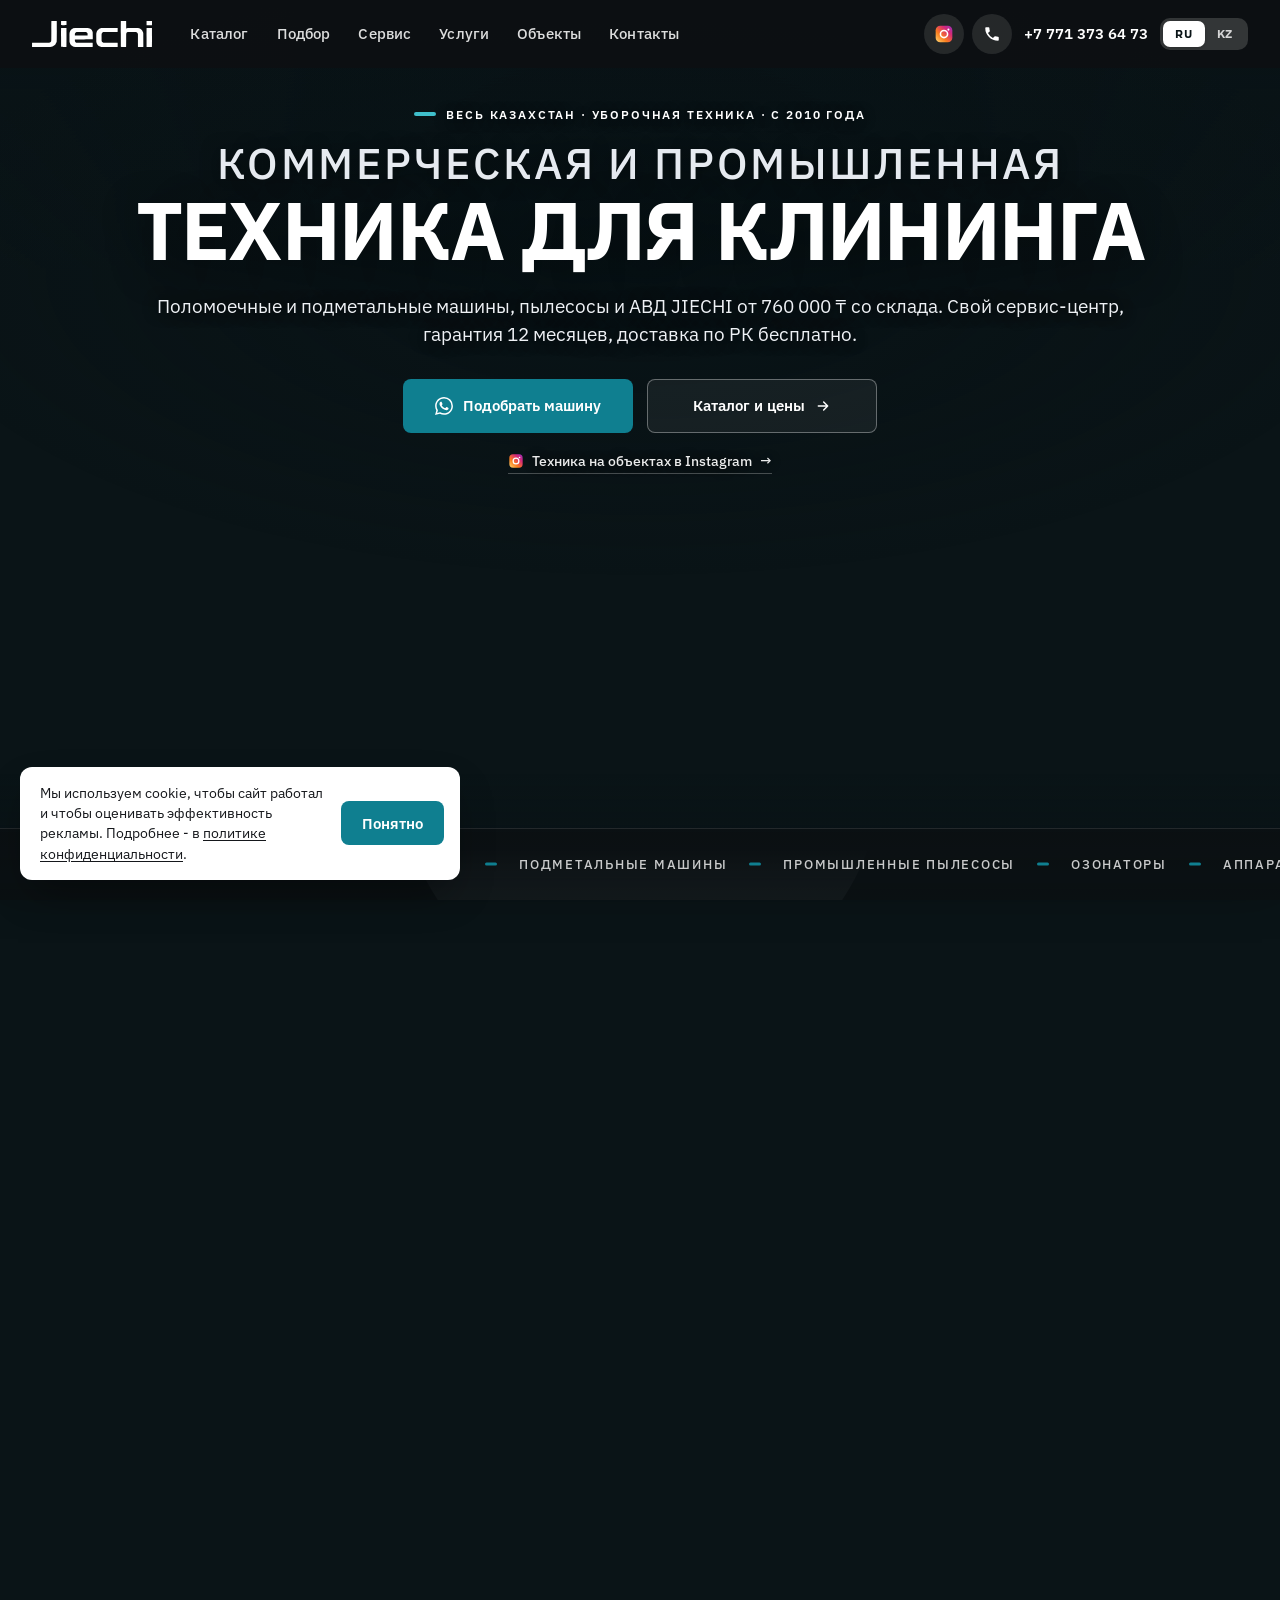
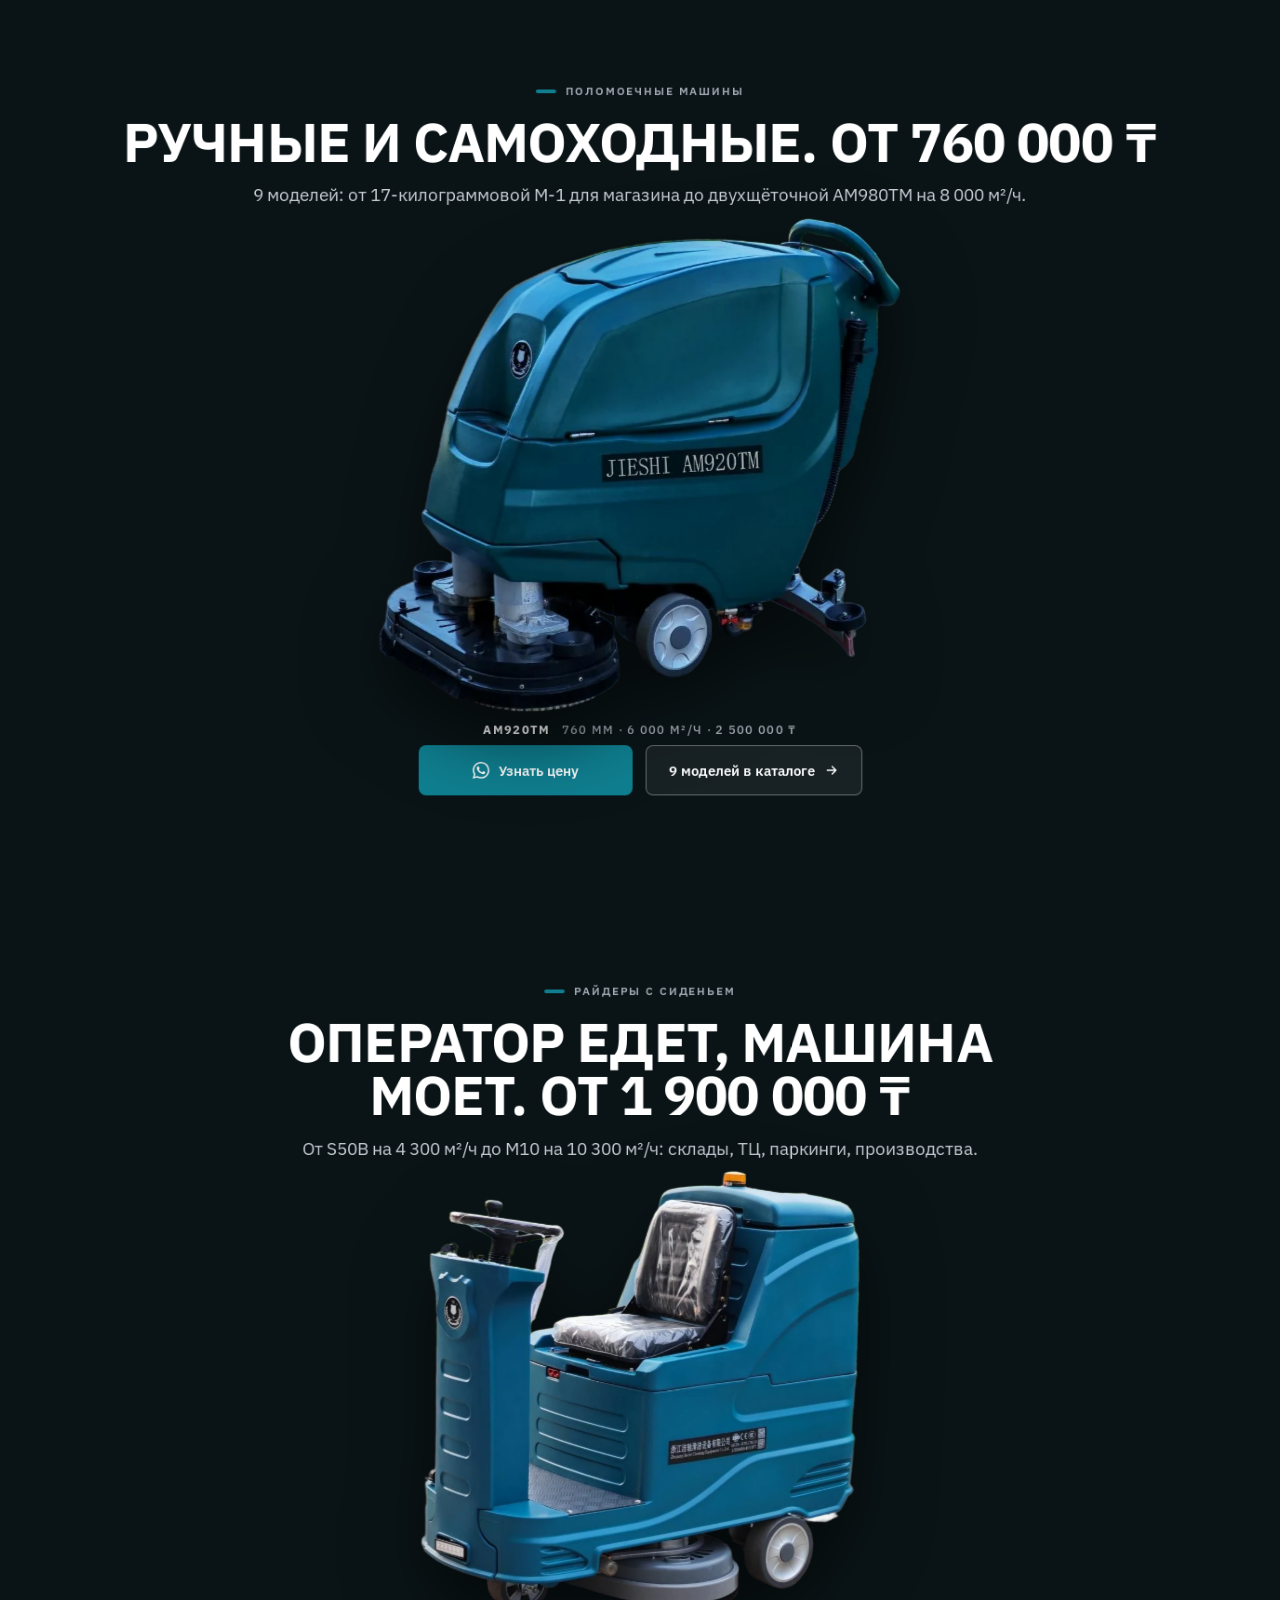
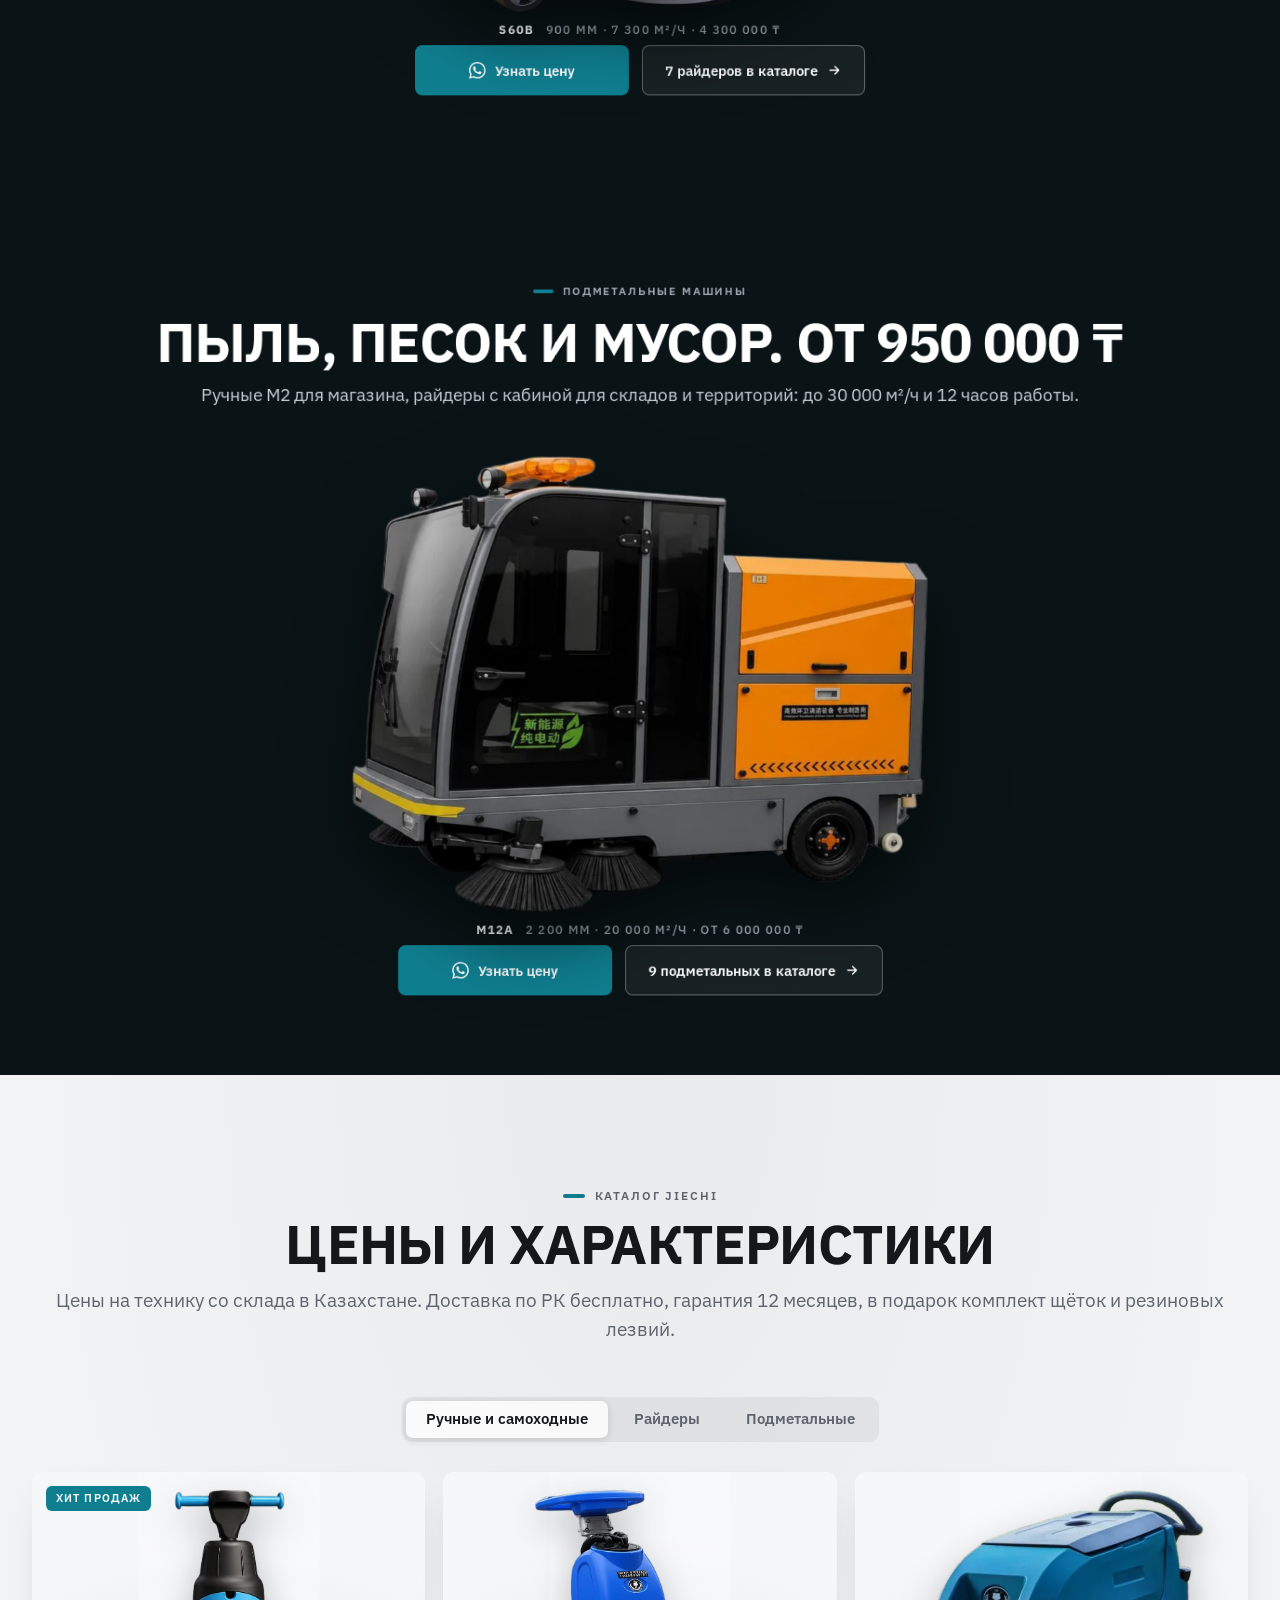
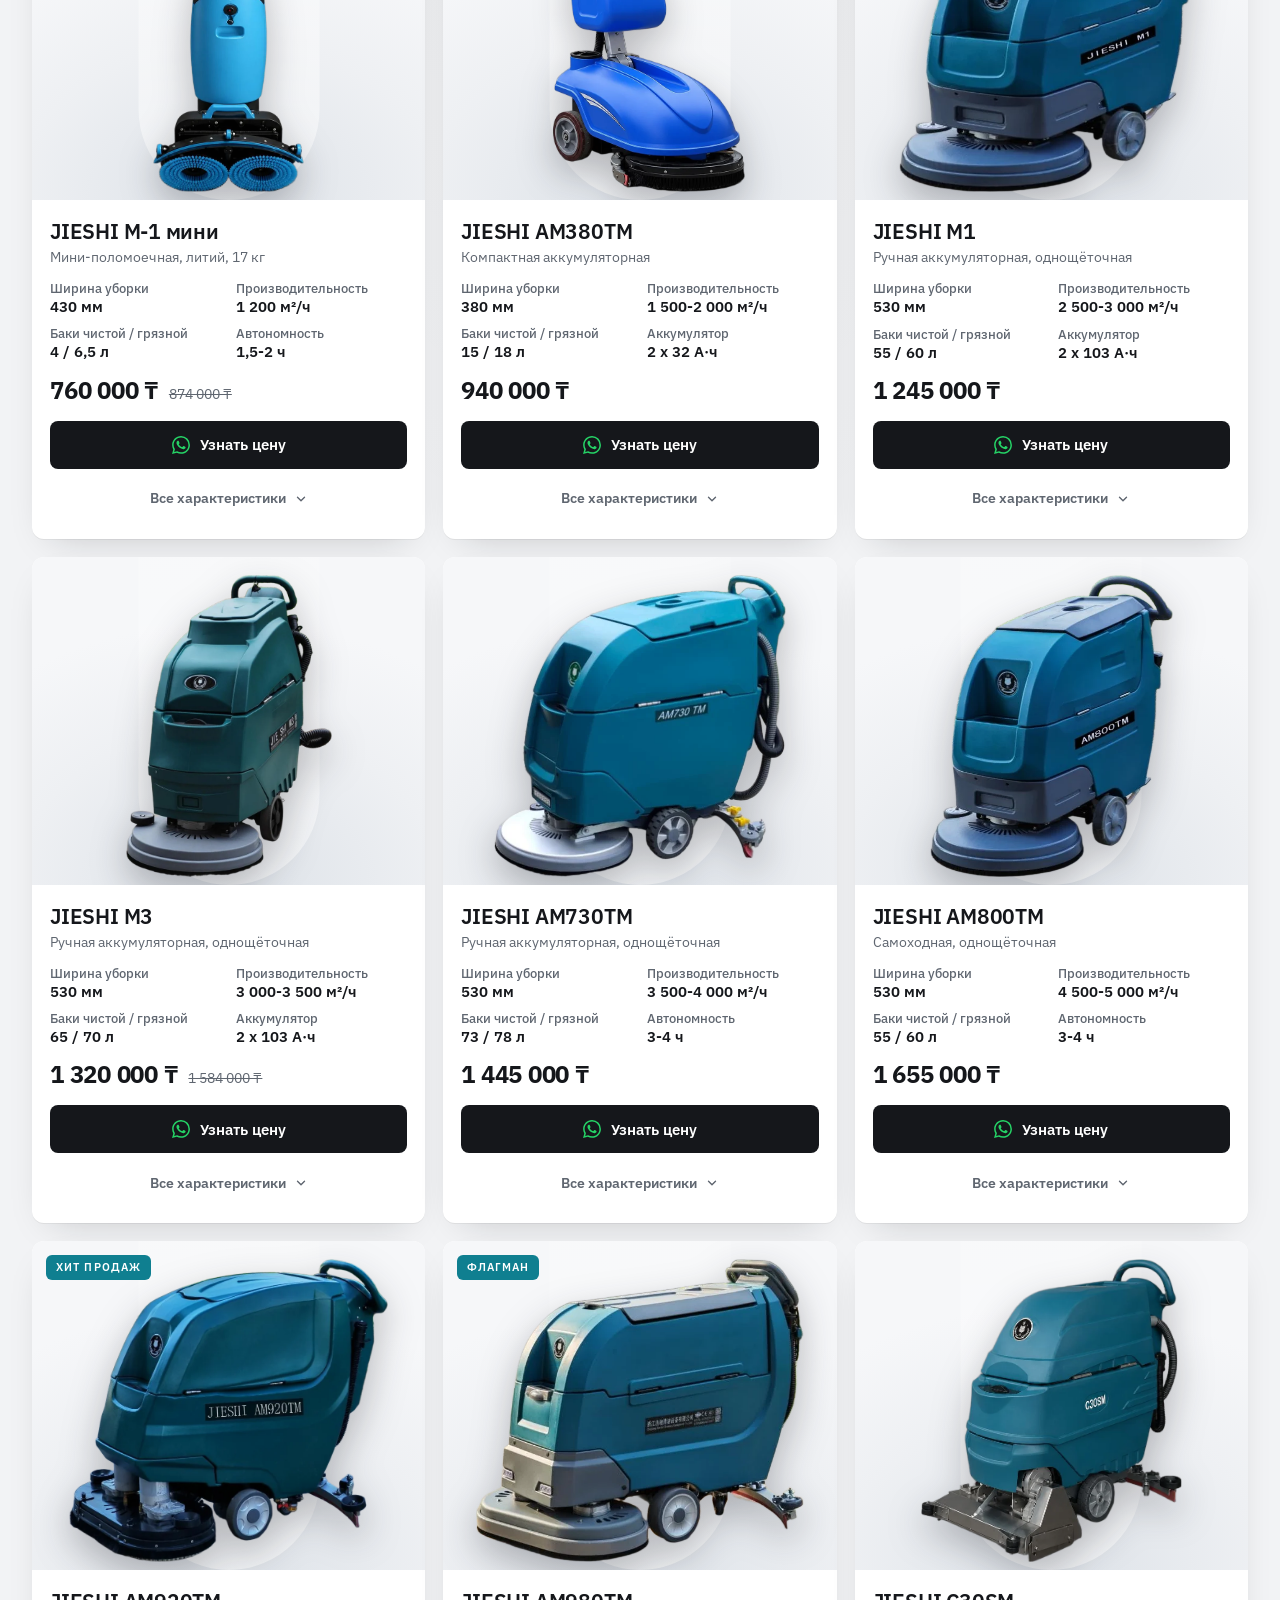
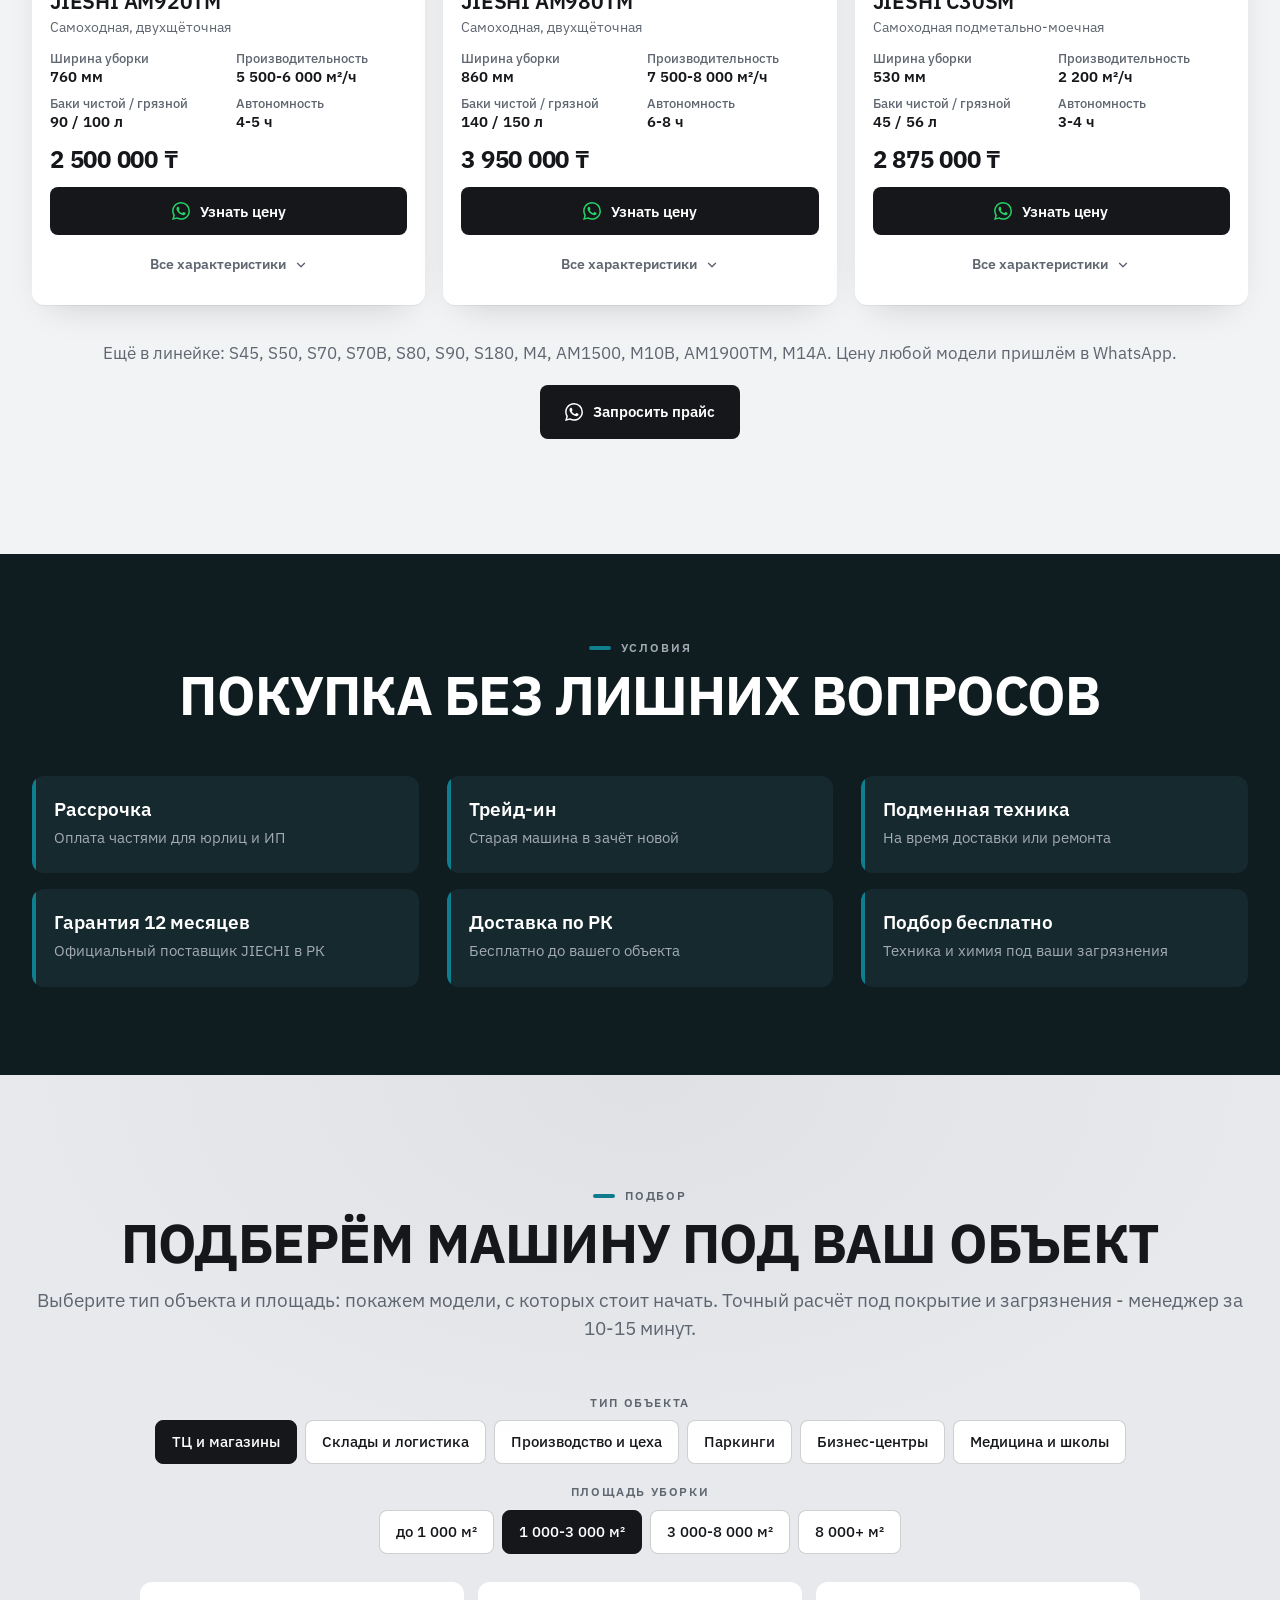
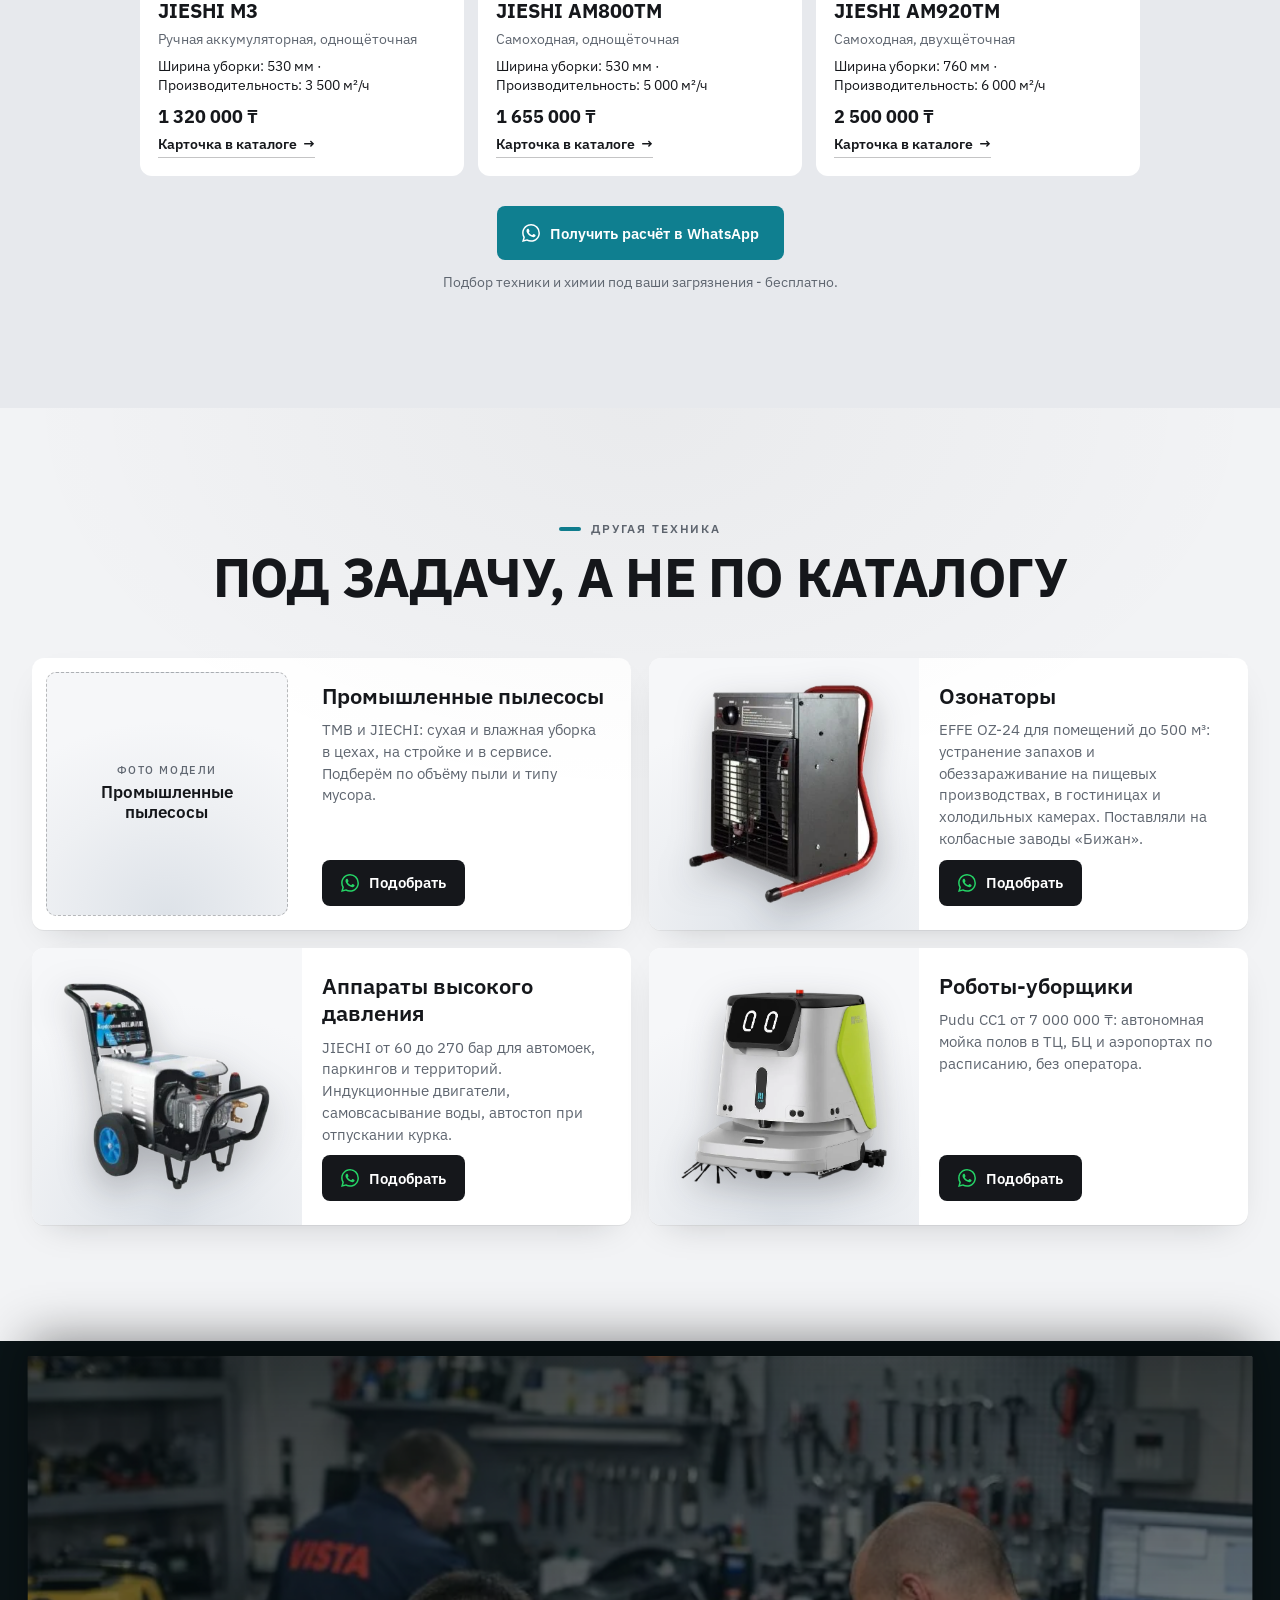
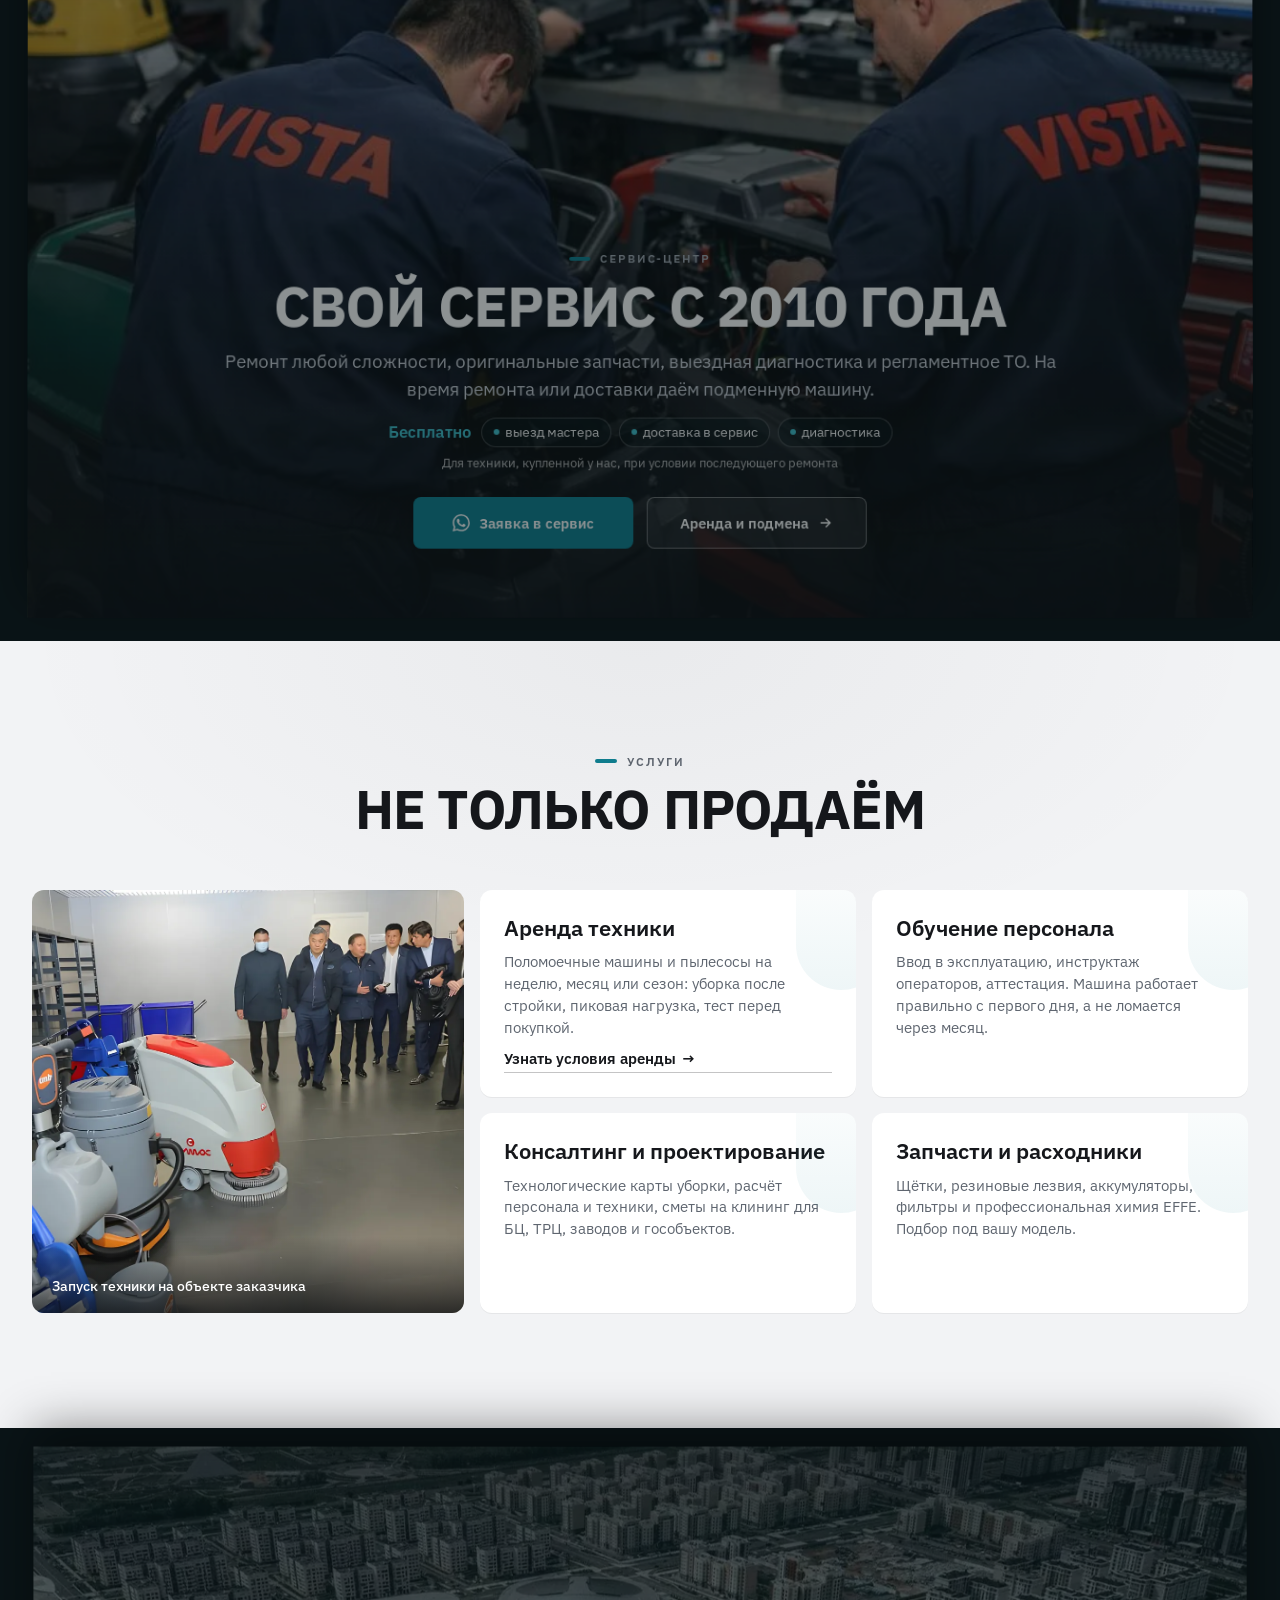
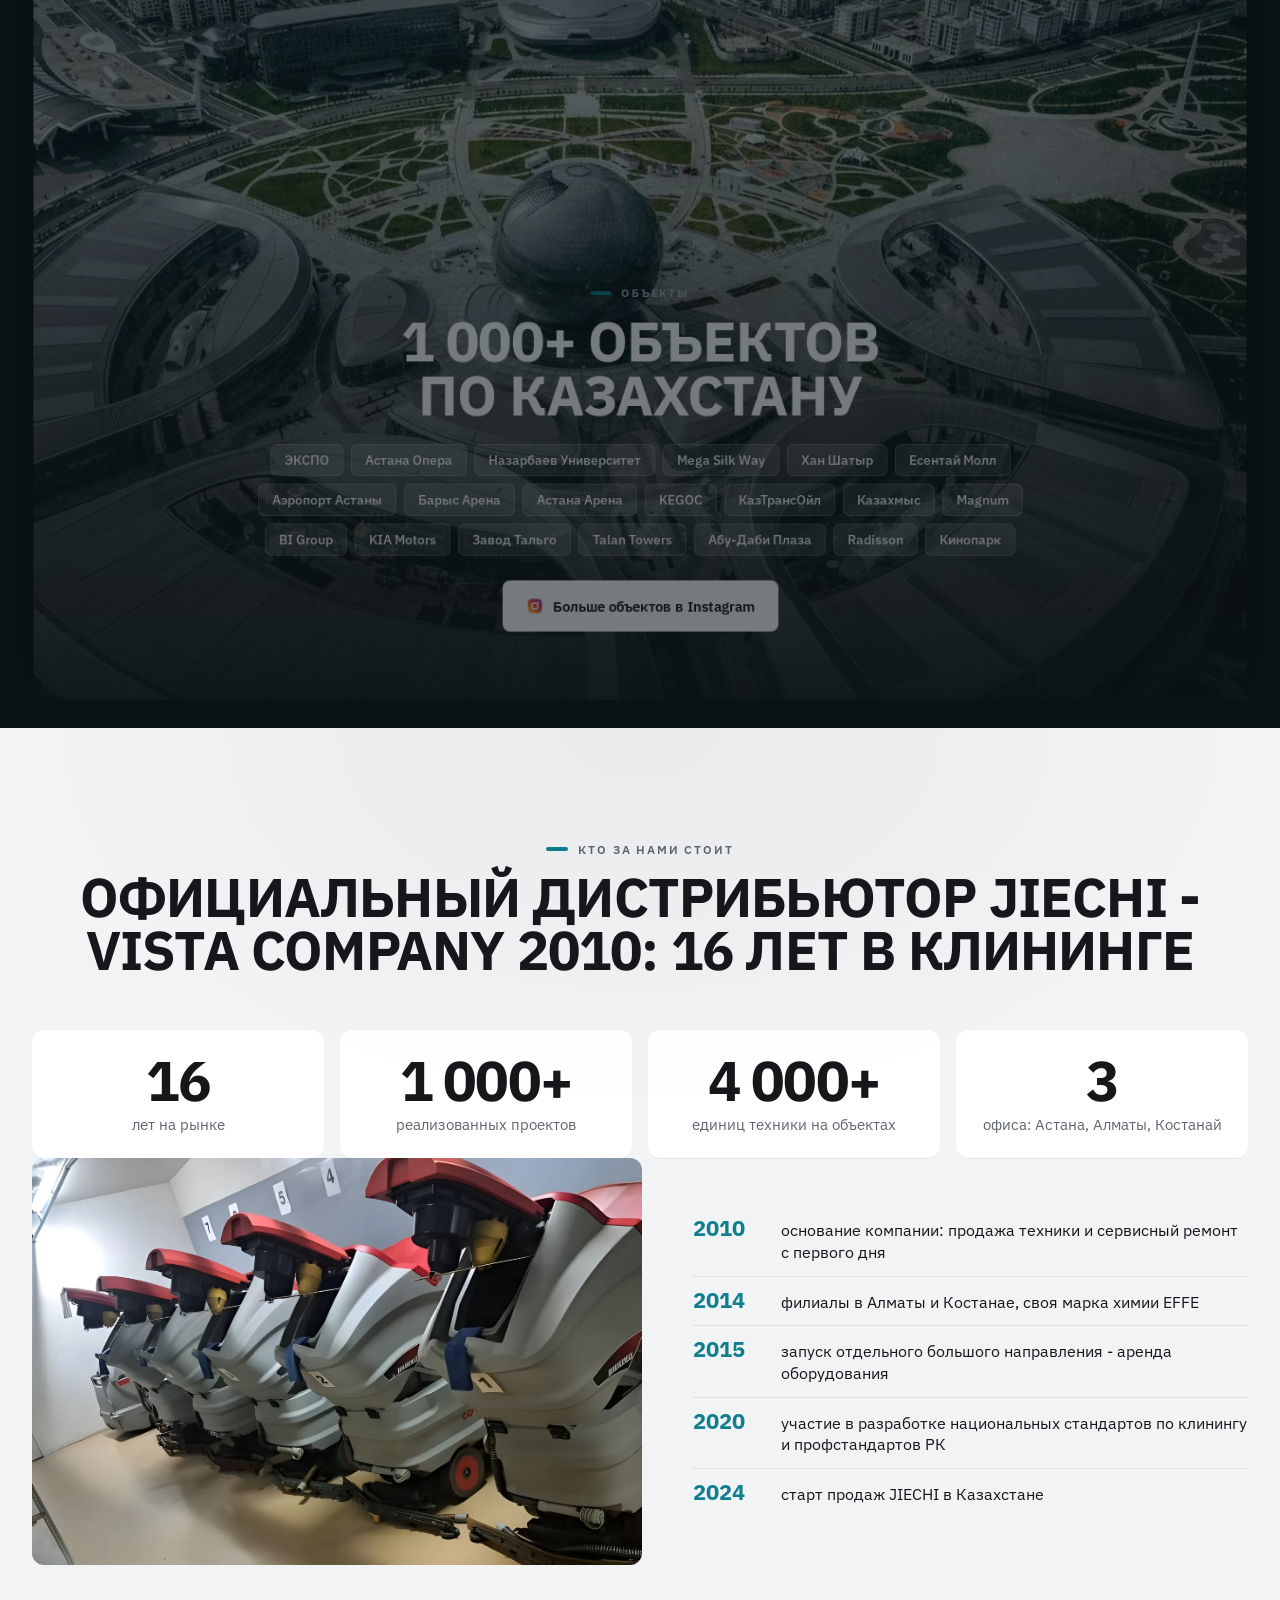
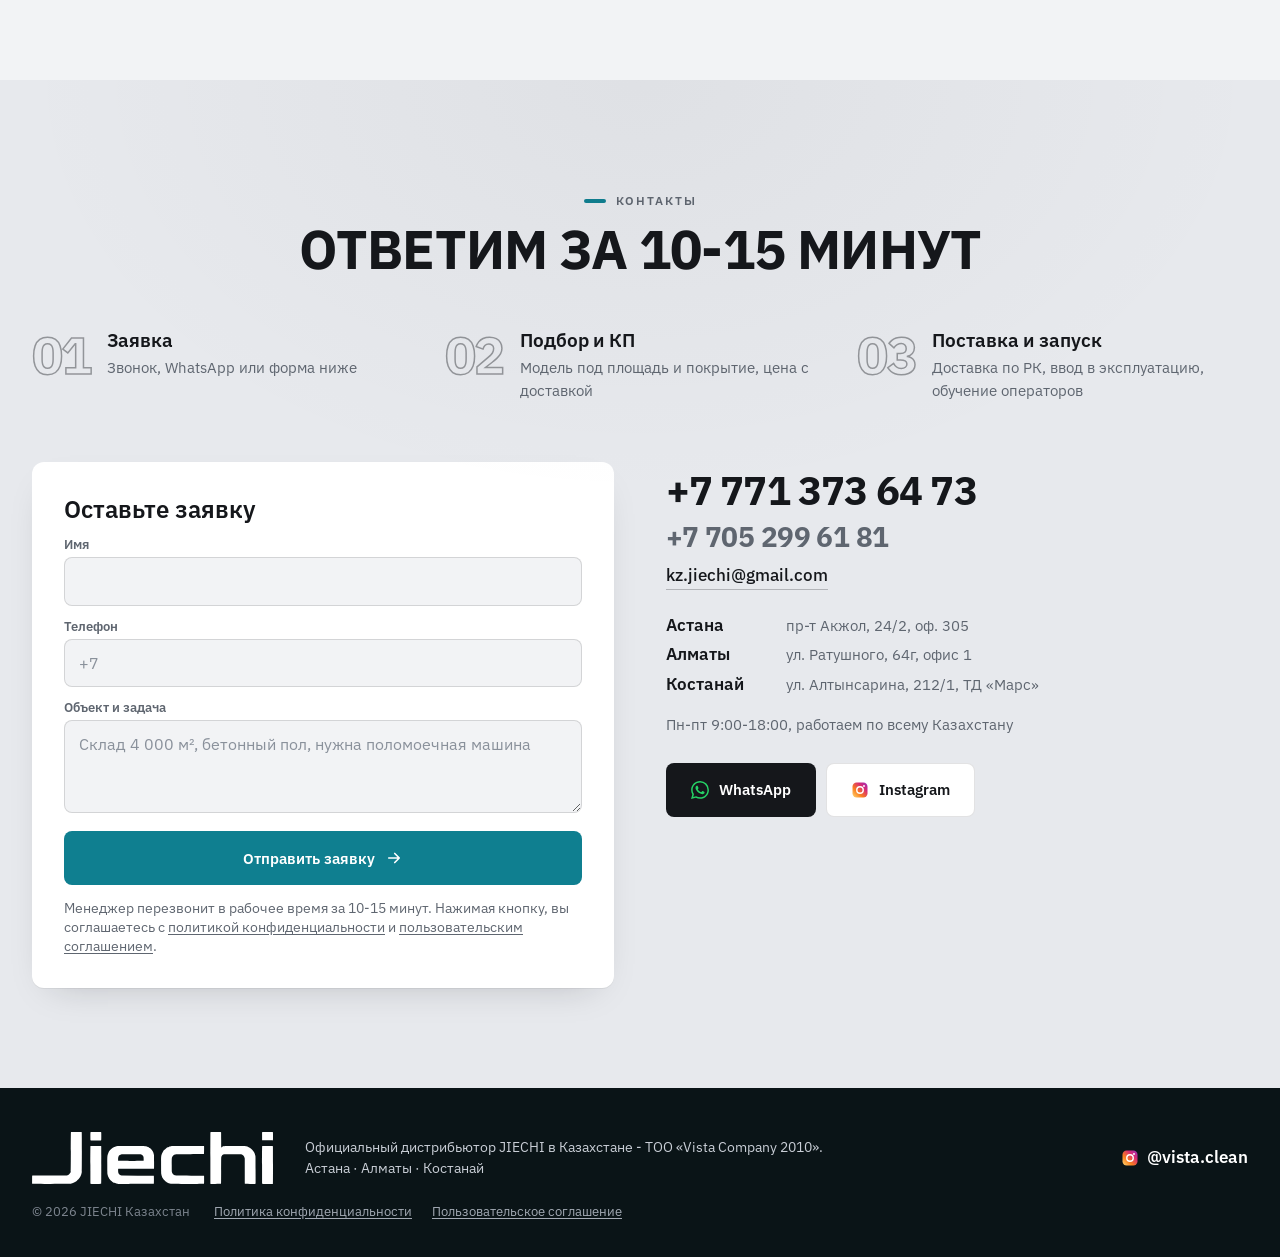
==== commit a685cb92: "Каталог: убраны S40 и S40B; характеристики сверены с каталогом JIECHI (габариты S60B, AM2100TM, баки" ====
--- a/index.html
+++ b/index.html
@@ -31,7 +31,7 @@
 <link rel="stylesheet" href="https://fonts.googleapis.com/css2?family=IBM+Plex+Sans:wght@400;500;600;700&display=swap">
 <link rel="preload" as="image" href="assets/img/hero-j.webp" media="(min-width: 761px)" fetchpriority="high">
 <link rel="preload" as="image" href="assets/img/hero-j-m.webp" media="(max-width: 760px)" fetchpriority="high">
-<link rel="stylesheet" href="styles.css?v=20261019-2">
+<link rel="stylesheet" href="styles.css?v=20261029-1">
 <script type="application/ld+json">
 {
   "@context": "https://schema.org",
@@ -68,7 +68,7 @@
   "makesOffer": [
     {"@type": "Offer", "name": "Поломоечная машина JIESHI M-1", "price": "760000", "priceCurrency": "KZT"},
     {"@type": "Offer", "name": "Поломоечная машина JIESHI AM920TM", "price": "2500000", "priceCurrency": "KZT"},
-    {"@type": "Offer", "name": "Поломоечный райдер JIESHI S40", "price": "1900000", "priceCurrency": "KZT"},
+    {"@type": "Offer", "name": "Поломоечный райдер JIESHI S45B", "price": "2700000", "priceCurrency": "KZT"},
     {"@type": "Offer", "name": "Подметальная машина JIESHI M2", "price": "950000", "priceCurrency": "KZT"}
   ]
 }
@@ -197,7 +197,7 @@
       <div class="txt">
         <p class="kicker" data-i="p2.k">Райдеры с сиденьем</p>
         <h2 data-i="p2.h">Оператор едет, машина моет. От&nbsp;1&nbsp;900&nbsp;000&nbsp;₸</h2>
-        <p class="lead" data-i="p2.lead">От компактного S40 на 3&nbsp;700&nbsp;м²/ч до M10 на 10&nbsp;300&nbsp;м²/ч: склады, ТЦ, паркинги, производства.</p>
+        <p class="lead" data-i="p2.lead">От S50B на 4&nbsp;300&nbsp;м²/ч до M10 на 10&nbsp;300&nbsp;м²/ч: склады, ТЦ, паркинги, производства.</p>
       </div>
       <figure class="obj">
         <img src="assets/cat/s60b.webp" alt="Поломоечный райдер JIESHI S60B с местом оператора" data-i-alt="alt.p2" width="840" height="800" loading="lazy" decoding="async">
@@ -205,7 +205,7 @@
       </figure>
       <div class="txt cta cta-c">
         <a class="btn btn-red" href="https://wa.me/77713736473" target="_blank" rel="noopener" data-wa="raid"><svg width="18" height="18" aria-hidden="true"><use href="#ic-wa"/></svg><span data-i="p.wa">Узнать цену</span></a>
-        <a class="btn btn-ghost" href="#katalog" data-tab="raid"><span data-i="p2.b2">9 райдеров в каталоге</span><svg width="16" height="16" aria-hidden="true"><use href="#ic-arr"/></svg></a>
+        <a class="btn btn-ghost" href="#katalog" data-tab="raid"><span data-i="p2.b2">7 райдеров в каталоге</span><svg width="16" height="16" aria-hidden="true"><use href="#ic-arr"/></svg></a>
       </div>
     </div>
   </section>
@@ -374,35 +374,7 @@
 <div class="c-full" id="sp-c30sm" hidden><div class="c-full-in"><div><span data-i="f.type"></span><b>Самоходная подметально-моечная, двухроликовая</b></div><div><span data-i="f.w"></span><b>530 мм</b></div><div><span data-i="f.sq"></span><b>770 мм</b></div><div><span data-i="f.br"></span><b>650 Вт</b></div><div><span data-i="f.vac"></span><b>500 Вт (AMETEK, США)</b></div><div><span data-i="f.drv"></span><b>800 Вт</b></div><div><span data-i="f.p"></span><b>2 200 м²/ч</b></div><div><span data-i="f.bat"></span><b>24 В, 200 А·ч</b></div><div><span data-i="f.a"></span><b>3-4 ч</b></div><div><span data-i="f.t1"></span><b>45 л</b></div><div><span data-i="f.t2"></span><b>56 л</b></div><div><span data-i="f.m"></span><b>158 кг</b></div><div><span data-i="f.dim"></span><b>127 x 55 x 109 см</b></div></div></div>
 </div>
 </article>
-<article class="card c-hit" data-cat="raid" id="c-s40" style="--i:0">
-<div class="c-top"><div class="c-ph has-img"><img src="assets/cat/s40.webp" alt="JIESHI S40" loading="lazy" decoding="async" width="520" height="440"></div><span class="c-badge" data-i="c.hit">Хит продаж</span></div>
-<div class="c-body">
-<h3>JIESHI S40</h3>
-<p class="c-type" data-i="t.ride"></p>
-<ul class="c-specs"><li><span data-i="sp.w"></span><b>580&nbsp;мм</b></li><li><span data-i="sp.p"></span><b>3&nbsp;200-3&nbsp;700&nbsp;м²/ч</b></li><li><span data-i="sp.t"></span><b>75&nbsp;/&nbsp;80&nbsp;л</b></li><li><span data-i="sp.a"></span><b>3-4&nbsp;ч</b></li></ul>
-<div class="c-price"><b>1&nbsp;900&nbsp;000&nbsp;₸</b></div>
-<div class="c-act">
-<a class="btn btn-wa" href="https://wa.me/77713736473" target="_blank" rel="noopener" data-wa="model" data-model="JIESHI S40"><svg width="18" height="18" aria-hidden="true"><use href="#ic-wa"/></svg><span data-i="c.price">Узнать цену</span></a>
-<button type="button" class="c-more" aria-expanded="false" aria-controls="sp-s40"><span data-i="c.more">Все характеристики</span><svg width="14" height="14" viewBox="0 0 24 24" aria-hidden="true"><path d="M6 9l6 6 6-6" fill="none" stroke="currentColor" stroke-width="2.4" stroke-linecap="round" stroke-linejoin="round"/></svg></button>
-</div>
-<div class="c-full" id="sp-s40" hidden><div class="c-full-in"><div><span data-i="f.type"></span><b>Райдер с местом оператора, компактный, однощёточная</b></div><div><span data-i="f.w"></span><b>580 мм</b></div><div><span data-i="f.sq"></span><b>800 мм</b></div><div><span data-i="f.br"></span><b>650 Вт</b></div><div><span data-i="f.vac"></span><b>500 Вт</b></div><div><span data-i="f.drv"></span><b>500 Вт</b></div><div><span data-i="f.p"></span><b>3 200-3 700 м²/ч</b></div><div><span data-i="f.bat"></span><b>24 В, 2 x 103 А·ч</b></div><div><span data-i="f.a"></span><b>3-4 ч</b></div><div><span data-i="f.t1"></span><b>75 л</b></div><div><span data-i="f.t2"></span><b>80 л</b></div><div><span data-i="f.m"></span><b>235 кг</b></div><div><span data-i="f.dim"></span><b>129 x 60 x 114 см</b></div></div></div>
-</div>
-</article>
-<article class="card" data-cat="raid" id="c-s40b" style="--i:1">
-<div class="c-top"><div class="c-ph has-img"><img src="assets/cat/s40b.webp" alt="JIESHI S40B" loading="lazy" decoding="async" width="520" height="440"></div></div>
-<div class="c-body">
-<h3>JIESHI S40B</h3>
-<p class="c-type" data-i="t.ride2"></p>
-<ul class="c-specs"><li><span data-i="sp.w"></span><b>760&nbsp;мм</b></li><li><span data-i="sp.p"></span><b>5&nbsp;300-5&nbsp;800&nbsp;м²/ч</b></li><li><span data-i="sp.t"></span><b>75&nbsp;/&nbsp;80&nbsp;л</b></li><li><span data-i="sp.a"></span><b>3-4&nbsp;ч</b></li></ul>
-<div class="c-price"><b>2&nbsp;100&nbsp;000&nbsp;₸</b></div>
-<div class="c-act">
-<a class="btn btn-wa" href="https://wa.me/77713736473" target="_blank" rel="noopener" data-wa="model" data-model="JIESHI S40B"><svg width="18" height="18" aria-hidden="true"><use href="#ic-wa"/></svg><span data-i="c.price">Узнать цену</span></a>
-<button type="button" class="c-more" aria-expanded="false" aria-controls="sp-s40b"><span data-i="c.more">Все характеристики</span><svg width="14" height="14" viewBox="0 0 24 24" aria-hidden="true"><path d="M6 9l6 6 6-6" fill="none" stroke="currentColor" stroke-width="2.4" stroke-linecap="round" stroke-linejoin="round"/></svg></button>
-</div>
-<div class="c-full" id="sp-s40b" hidden><div class="c-full-in"><div><span data-i="f.type"></span><b>Райдер с местом оператора, компактный, двухщёточная</b></div><div><span data-i="f.w"></span><b>760 мм</b></div><div><span data-i="f.sq"></span><b>1 100 мм</b></div><div><span data-i="f.br"></span><b>2 x 500 Вт</b></div><div><span data-i="f.vac"></span><b>500 Вт</b></div><div><span data-i="f.drv"></span><b>500 Вт</b></div><div><span data-i="f.p"></span><b>5 300-5 800 м²/ч</b></div><div><span data-i="f.bat"></span><b>24 В, 2 x 103 А·ч</b></div><div><span data-i="f.a"></span><b>3-4 ч</b></div><div><span data-i="f.t1"></span><b>75 л</b></div><div><span data-i="f.t2"></span><b>80 л</b></div><div><span data-i="f.m"></span><b>298 кг</b></div><div><span data-i="f.dim"></span><b>129 x 78 x 114 см</b></div></div></div>
-</div>
-</article>
-<article class="card" data-cat="raid" id="c-s45b" style="--i:2">
+<article class="card" data-cat="raid" id="c-s45b" style="--i:0">
 <div class="c-top"><div class="c-ph has-img"><img src="assets/cat/s45b.webp" alt="JIESHI S45B" loading="lazy" decoding="async" width="520" height="440"></div></div>
 <div class="c-body">
 <h3>JIESHI S45B</h3>
@@ -416,7 +388,7 @@
 <div class="c-full" id="sp-s45b" hidden><div class="c-full-in"><div><span data-i="f.type"></span><b>Райдер с местом оператора, средний класс, двухщёточная</b></div><div><span data-i="f.w"></span><b>760 мм</b></div><div><span data-i="f.sq"></span><b>1 100 мм</b></div><div><span data-i="f.br"></span><b>2 x 550 Вт (Hengye)</b></div><div><span data-i="f.vac"></span><b>500 Вт (AMETEK, США)</b></div><div><span data-i="f.drv"></span><b>800 Вт (Hengye)</b></div><div><span data-i="f.ctrl"></span><b>CURTIS (США)</b></div><div><span data-i="f.p"></span><b>5 300-5 800 м²/ч</b></div><div><span data-i="f.bat"></span><b>24 В, 2 x 103 А·ч</b></div><div><span data-i="f.a"></span><b>3-4 ч</b></div><div><span data-i="f.t1"></span><b>100 л</b></div><div><span data-i="f.t2"></span><b>110 л</b></div><div><span data-i="f.m"></span><b>298 кг</b></div><div><span data-i="f.dim"></span><b>135 x 78 x 127 см</b></div></div></div>
 </div>
 </article>
-<article class="card" data-cat="raid" id="c-s50b" style="--i:3">
+<article class="card" data-cat="raid" id="c-s50b" style="--i:1">
 <div class="c-top"><div class="c-ph has-img"><img src="assets/cat/s50b.webp" alt="JIESHI S50B" loading="lazy" decoding="async" width="520" height="440"></div></div>
 <div class="c-body">
 <h3>JIESHI S50B</h3>
@@ -430,7 +402,7 @@
 <div class="c-full" id="sp-s50b" hidden><div class="c-full-in"><div><span data-i="f.type"></span><b>Райдер, средний класс, двухщёточная, электроподъём щёток</b></div><div><span data-i="f.w"></span><b>760 мм</b></div><div><span data-i="f.sq"></span><b>1 100 мм</b></div><div><span data-i="f.br"></span><b>2 x 550 Вт (Hengye)</b></div><div><span data-i="f.vac"></span><b>500 Вт (AMETEK, США)</b></div><div><span data-i="f.drv"></span><b>800 Вт (Hengye)</b></div><div><span data-i="f.ctrl"></span><b>CURTIS (США)</b></div><div><span data-i="f.p"></span><b>3 800-4 300 м²/ч</b></div><div><span data-i="f.bat"></span><b>24 В, 2 x 103 А·ч</b></div><div><span data-i="f.a"></span><b>3-4 ч</b></div><div><span data-i="f.t1"></span><b>95 л</b></div><div><span data-i="f.t2"></span><b>100 л</b></div><div><span data-i="f.m"></span><b>265 кг</b></div><div><span data-i="f.dim"></span><b>135 x 62 x 127 см</b></div></div></div>
 </div>
 </article>
-<article class="card" data-cat="raid" id="c-s60" style="--i:4">
+<article class="card" data-cat="raid" id="c-s60" style="--i:2">
 <div class="c-top"><div class="c-ph has-img"><img src="assets/cat/s60.webp" alt="JIESHI S60" loading="lazy" decoding="async" width="520" height="440"></div></div>
 <div class="c-body">
 <h3>JIESHI S60</h3>
@@ -444,7 +416,7 @@
 <div class="c-full" id="sp-s60" hidden><div class="c-full-in"><div><span data-i="f.type"></span><b>Райдер, двухщёточная, электроподъём щёток и балки</b></div><div><span data-i="f.w"></span><b>800 мм</b></div><div><span data-i="f.sq"></span><b>1 100 мм</b></div><div><span data-i="f.br"></span><b>2 x 550 Вт (Hengye)</b></div><div><span data-i="f.vac"></span><b>650 Вт, трёхступенчатый (AMETEK, США)</b></div><div><span data-i="f.drv"></span><b>800 Вт (Hengye)</b></div><div><span data-i="f.ctrl"></span><b>CURTIS (США)</b></div><div><span data-i="f.p"></span><b>5 000-5 500 м²/ч</b></div><div><span data-i="f.bat"></span><b>24 В, 3 x 153 А·ч</b></div><div><span data-i="f.a"></span><b>4-5 ч</b></div><div><span data-i="f.t1"></span><b>110 л</b></div><div><span data-i="f.t2"></span><b>120 л</b></div><div><span data-i="f.m"></span><b>328 кг</b></div><div><span data-i="f.dim"></span><b>140 x 81 x 130 см</b></div></div></div>
 </div>
 </article>
-<article class="card" data-cat="raid" id="c-m7" style="--i:5">
+<article class="card" data-cat="raid" id="c-m7" style="--i:3">
 <div class="c-top"><div class="c-ph has-img"><img src="assets/cat/m7.webp" alt="JIESHI M7" loading="lazy" decoding="async" width="520" height="440"></div></div>
 <div class="c-body">
 <h3>JIESHI M7</h3>
@@ -458,7 +430,7 @@
 <div class="c-full" id="sp-m7" hidden><div class="c-full-in"><div><span data-i="f.type"></span><b>Райдер, двухщёточная, электроподъём щёток и балки</b></div><div><span data-i="f.w"></span><b>860 мм</b></div><div><span data-i="f.sq"></span><b>1 100 мм</b></div><div><span data-i="f.br"></span><b>2 x 500 Вт</b></div><div><span data-i="f.vac"></span><b>600 Вт</b></div><div><span data-i="f.drv"></span><b>800 Вт</b></div><div><span data-i="f.p"></span><b>6 300-6 800 м²/ч</b></div><div><span data-i="f.bat"></span><b>24 В, 3 x 153 А·ч</b></div><div><span data-i="f.a"></span><b>4-5 ч</b></div><div><span data-i="f.t1"></span><b>120 л</b></div><div><span data-i="f.t2"></span><b>130 л</b></div><div><span data-i="f.m"></span><b>348 кг</b></div><div><span data-i="f.dim"></span><b>145 x 86 x 132 см</b></div></div></div>
 </div>
 </article>
-<article class="card" data-cat="raid" id="c-s60b" style="--i:6">
+<article class="card" data-cat="raid" id="c-s60b" style="--i:4">
 <div class="c-top"><div class="c-ph has-img"><img src="assets/cat/s60b.webp" alt="JIESHI S60B" loading="lazy" decoding="async" width="520" height="440"></div></div>
 <div class="c-body">
 <h3>JIESHI S60B</h3>
@@ -469,10 +441,10 @@
 <a class="btn btn-wa" href="https://wa.me/77713736473" target="_blank" rel="noopener" data-wa="model" data-model="JIESHI S60B"><svg width="18" height="18" aria-hidden="true"><use href="#ic-wa"/></svg><span data-i="c.price">Узнать цену</span></a>
 <button type="button" class="c-more" aria-expanded="false" aria-controls="sp-s60b"><span data-i="c.more">Все характеристики</span><svg width="14" height="14" viewBox="0 0 24 24" aria-hidden="true"><path d="M6 9l6 6 6-6" fill="none" stroke="currentColor" stroke-width="2.4" stroke-linecap="round" stroke-linejoin="round"/></svg></button>
 </div>
-<div class="c-full" id="sp-s60b" hidden><div class="c-full-in"><div><span data-i="f.type"></span><b>Райдер, двухщёточная, электроподъём щёток и балки</b></div><div><span data-i="f.w"></span><b>900 мм</b></div><div><span data-i="f.sq"></span><b>1 100 мм</b></div><div><span data-i="f.br"></span><b>2 x 550 Вт</b></div><div><span data-i="f.vac"></span><b>650 Вт, трёхступенчатый</b></div><div><span data-i="f.drv"></span><b>800 Вт</b></div><div><span data-i="f.p"></span><b>6 700-7 300 м²/ч</b></div><div><span data-i="f.bat"></span><b>24 В, 4 x 203 А·ч</b></div><div><span data-i="f.a"></span><b>5-6 ч</b></div><div><span data-i="f.t1"></span><b>125 л</b></div><div><span data-i="f.t2"></span><b>135 л</b></div><div><span data-i="f.m"></span><b>348 кг</b></div></div></div>
-</div>
-</article>
-<article class="card" data-cat="raid" id="c-x70" style="--i:8">
+<div class="c-full" id="sp-s60b" hidden><div class="c-full-in"><div><span data-i="f.type"></span><b>Райдер, двухщёточная, электроподъём щёток и балки</b></div><div><span data-i="f.w"></span><b>900 мм</b></div><div><span data-i="f.sq"></span><b>1 100 мм</b></div><div><span data-i="f.br"></span><b>2 x 550 Вт</b></div><div><span data-i="f.vac"></span><b>650 Вт, трёхступенчатый</b></div><div><span data-i="f.drv"></span><b>800 Вт</b></div><div><span data-i="f.p"></span><b>6 700-7 300 м²/ч</b></div><div><span data-i="f.bat"></span><b>24 В, 4 x 203 А·ч</b></div><div><span data-i="f.a"></span><b>5-6 ч</b></div><div><span data-i="f.t1"></span><b>125 л</b></div><div><span data-i="f.t2"></span><b>135 л</b></div><div><span data-i="f.m"></span><b>348 кг</b></div><div><span data-i="f.dim"></span><b>149 x 90 x 135 см</b></div></div></div>
+</div>
+</article>
+<article class="card" data-cat="raid" id="c-x70" style="--i:5">
 <div class="c-top"><div class="c-ph has-img"><img src="assets/cat/x70.webp" alt="JIESHI X70" loading="lazy" decoding="async" width="520" height="440"></div></div>
 <div class="c-body">
 <h3>JIESHI X70</h3>
@@ -486,7 +458,7 @@
 <div class="c-full" id="sp-x70" hidden><div class="c-full-in"><div><span data-i="f.type"></span><b>Райдер с предварительным подметанием, двухроликовый, электроподъём</b></div><div><span data-i="f.w"></span><b>920 мм</b></div><div><span data-i="f.sq"></span><b>1 280 мм</b></div><div><span data-i="f.br"></span><b>2 x 650 Вт</b></div><div><span data-i="f.vac"></span><b>650 Вт, трёхступенчатый (AMETEK, США)</b></div><div><span data-i="f.drv"></span><b>800 Вт (AMER, Италия)</b></div><div><span data-i="f.ctrl"></span><b>PG (Великобритания)</b></div><div><span data-i="f.p"></span><b>8 800-9 300 м²/ч</b></div><div><span data-i="f.bat"></span><b>24 В, 4 x 203 А·ч</b></div><div><span data-i="f.a"></span><b>5-6 ч</b></div><div><span data-i="f.t1"></span><b>140 л</b></div><div><span data-i="f.t2"></span><b>150 л</b></div><div><span data-i="f.m"></span><b>578 кг</b></div><div><span data-i="f.dim"></span><b>175 x 125 x 140 см</b></div></div></div>
 </div>
 </article>
-<article class="card" data-cat="raid" id="c-m10" style="--i:7">
+<article class="card" data-cat="raid" id="c-m10" style="--i:6">
 <div class="c-top"><div class="c-ph has-img"><img src="assets/cat/m10.webp" alt="JIESHI M10" loading="lazy" decoding="async" width="520" height="440"></div></div>
 <div class="c-body">
 <h3>JIESHI M10</h3>
@@ -595,7 +567,7 @@
 <a class="btn btn-wa" href="https://wa.me/77713736473" target="_blank" rel="noopener" data-wa="model" data-model="JIESHI AM2100TM"><svg width="18" height="18" aria-hidden="true"><use href="#ic-wa"/></svg><span data-i="c.price">Узнать цену</span></a>
 <button type="button" class="c-more" aria-expanded="false" aria-controls="sp-am2100tm"><span data-i="c.more">Все характеристики</span><svg width="14" height="14" viewBox="0 0 24 24" aria-hidden="true"><path d="M6 9l6 6 6-6" fill="none" stroke="currentColor" stroke-width="2.4" stroke-linecap="round" stroke-linejoin="round"/></svg></button>
 </div>
-<div class="c-full" id="sp-am2100tm" hidden><div class="c-full-in"><div><span data-i="f.type"></span><b>Подметальная с закрытой кабиной, алюминиевый корпус</b></div><div><span data-i="f.w"></span><b>2 000-2 400 мм</b></div><div><span data-i="f.mb"></span><b>790 мм, 1 000 Вт</b></div><div><span data-i="f.sb"></span><b>4 x 600 мм</b></div><div><span data-i="f.p"></span><b>25 000 м²/ч</b></div><div><span data-i="f.spd"></span><b>до 15 км/ч</b></div><div><span data-i="f.bin"></span><b>300 л</b></div><div><span data-i="f.wt"></span><b>220 л</b></div><div><span data-i="f.filt"></span><b>15 м²</b></div><div><span data-i="f.bat"></span><b>48 В, 153 А·ч</b></div><div><span data-i="f.a"></span><b>6-10 ч</b></div><div><span data-i="f.grade"></span><b>30%</b></div><div><span data-i="f.m"></span><b>980 кг</b></div></div></div>
+<div class="c-full" id="sp-am2100tm" hidden><div class="c-full-in"><div><span data-i="f.type"></span><b>Подметальная с закрытой кабиной, алюминиевый корпус</b></div><div><span data-i="f.w"></span><b>2 000-2 400 мм</b></div><div><span data-i="f.mb"></span><b>790 мм, 1 000 Вт</b></div><div><span data-i="f.sb"></span><b>4 x 600 мм</b></div><div><span data-i="f.p"></span><b>25 000 м²/ч</b></div><div><span data-i="f.spd"></span><b>до 15 км/ч</b></div><div><span data-i="f.bin"></span><b>300 л</b></div><div><span data-i="f.wt"></span><b>220 л</b></div><div><span data-i="f.filt"></span><b>15 м²</b></div><div><span data-i="f.bat"></span><b>48 В, 153 А·ч</b></div><div><span data-i="f.a"></span><b>6-10 ч</b></div><div><span data-i="f.grade"></span><b>30%</b></div><div><span data-i="f.m"></span><b>980 кг</b></div><div><span data-i="f.dim"></span><b>240 x 210 x 190 см</b></div></div></div>
 </div>
 </article>
 <article class="card" data-cat="podm" id="c-am2300t" style="--i:7">
@@ -609,7 +581,7 @@
 <a class="btn btn-wa" href="https://wa.me/77713736473" target="_blank" rel="noopener" data-wa="model" data-model="JIESHI AM2300T"><svg width="18" height="18" aria-hidden="true"><use href="#ic-wa"/></svg><span data-i="c.price">Узнать цену</span></a>
 <button type="button" class="c-more" aria-expanded="false" aria-controls="sp-am2300t"><span data-i="c.more">Все характеристики</span><svg width="14" height="14" viewBox="0 0 24 24" aria-hidden="true"><path d="M6 9l6 6 6-6" fill="none" stroke="currentColor" stroke-width="2.4" stroke-linecap="round" stroke-linejoin="round"/></svg></button>
 </div>
-<div class="c-full" id="sp-am2300t" hidden><div class="c-full-in"><div><span data-i="f.type"></span><b>Четырёхколёсная подметальная с закрытой кабиной, система высокого давления</b></div><div><span data-i="f.w"></span><b>2 300-2 500 мм</b></div><div><span data-i="f.vac"></span><b>2 x 1 200 Вт (бесщёточные)</b></div><div><span data-i="f.p"></span><b>25 000-30 000 м²/ч</b></div><div><span data-i="f.filt"></span><b>20 м²</b></div><div><span data-i="f.bat"></span><b>8 x 48 В 203 А·ч</b></div><div><span data-i="f.a"></span><b>8-12 ч</b></div><div><span data-i="f.avd"></span><b>водяной пистолет 1 000 Вт, туманная завеса</b></div></div></div>
+<div class="c-full" id="sp-am2300t" hidden><div class="c-full-in"><div><span data-i="f.type"></span><b>Четырёхколёсная подметальная с закрытой кабиной, система высокого давления</b></div><div><span data-i="f.w"></span><b>2 300-2 500 мм</b></div><div><span data-i="f.vac"></span><b>2 x 1 200 Вт (бесщёточные)</b></div><div><span data-i="f.p"></span><b>25 000-30 000 м²/ч</b></div><div><span data-i="f.bin"></span><b>375 л</b></div><div><span data-i="f.wt"></span><b>650 л</b></div><div><span data-i="f.filt"></span><b>20 м²</b></div><div><span data-i="f.bat"></span><b>8 x 48 В 203 А·ч</b></div><div><span data-i="f.a"></span><b>8-12 ч</b></div><div><span data-i="f.avd"></span><b>водяной пистолет 1 000 Вт, туманная завеса</b></div><div><span data-i="f.m"></span><b>1 380 кг</b></div><div><span data-i="f.dim"></span><b>310 x 175 x 250 см</b></div></div></div>
 </div>
 </article>
 <article class="card" data-cat="podm" id="c-x180" style="--i:8">
@@ -906,6 +878,6 @@
   <button type="button" class="btn btn-red" id="cookie-ok" data-i="ck.ok">Понятно</button>
 </div>
 
-<script src="script.js?v=20261019-2" defer></script>
+<script src="script.js?v=20261029-1" defer></script>
 </body>
 </html>
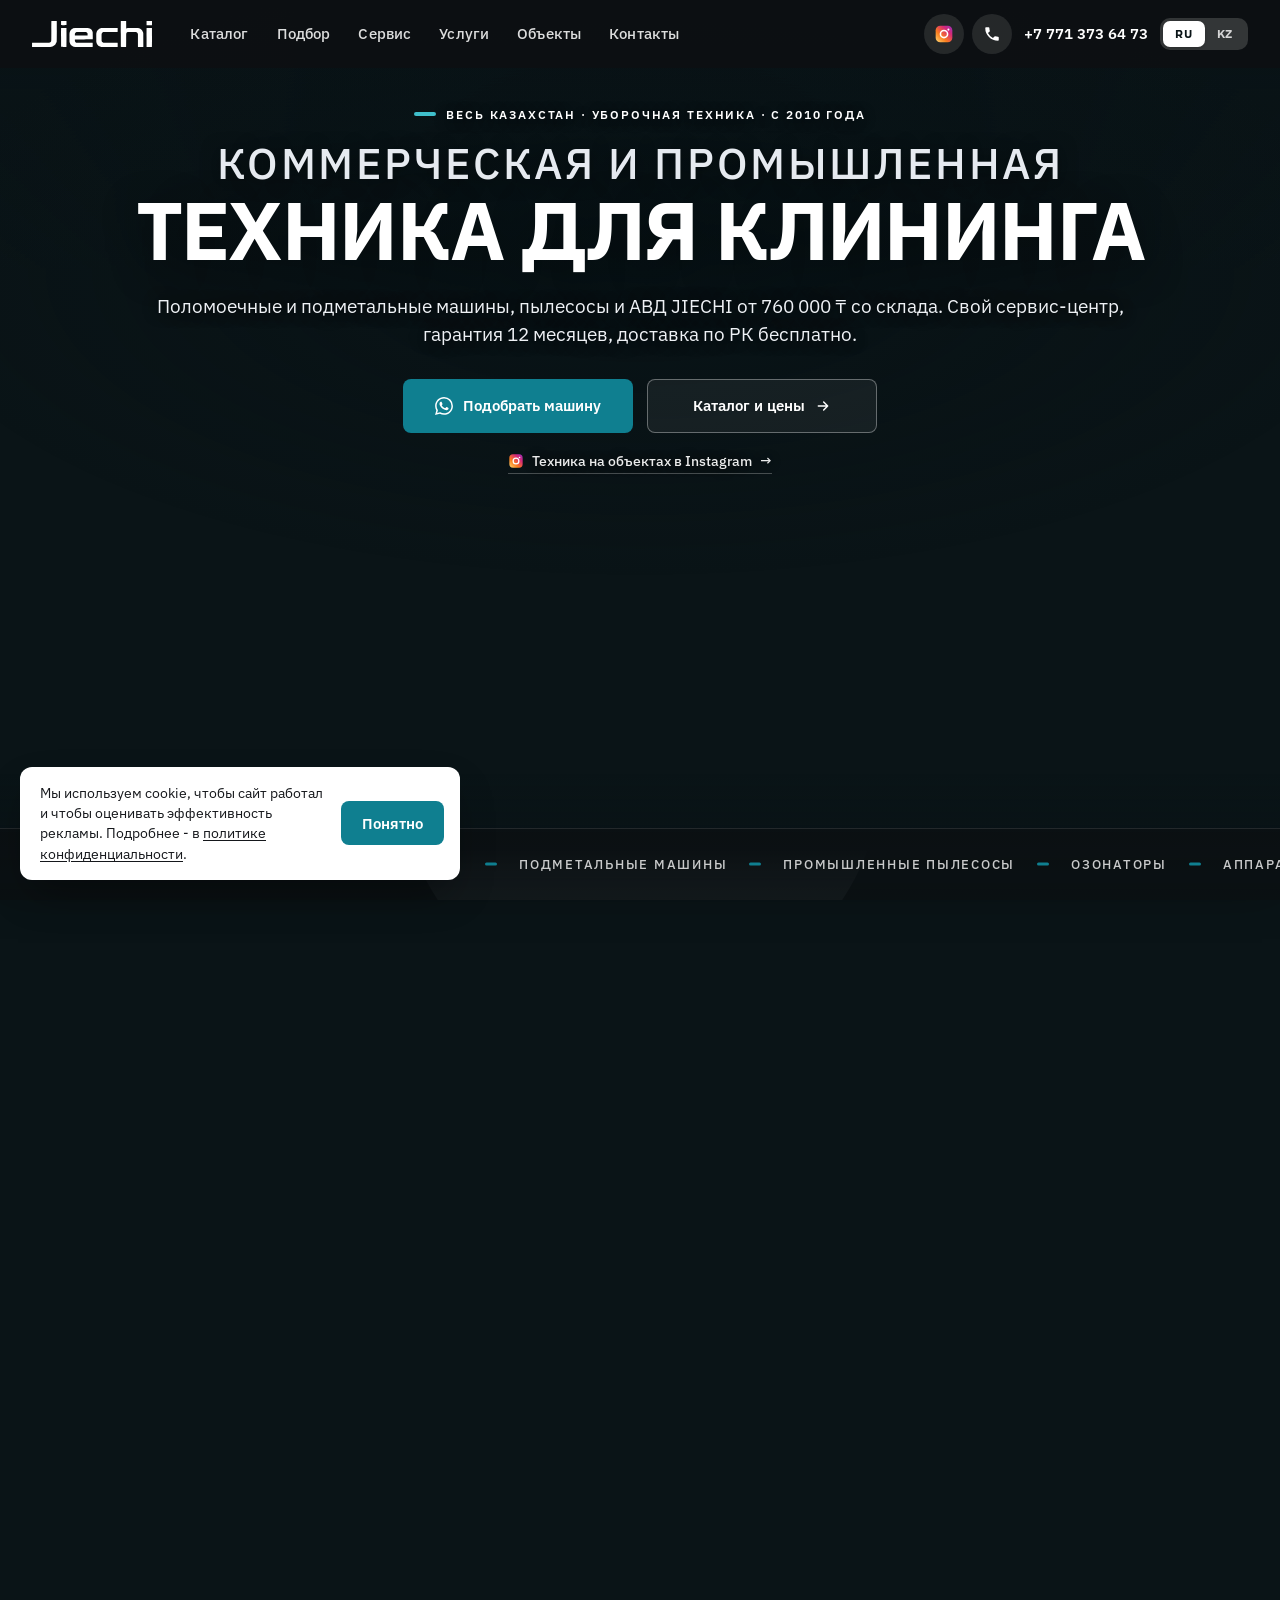
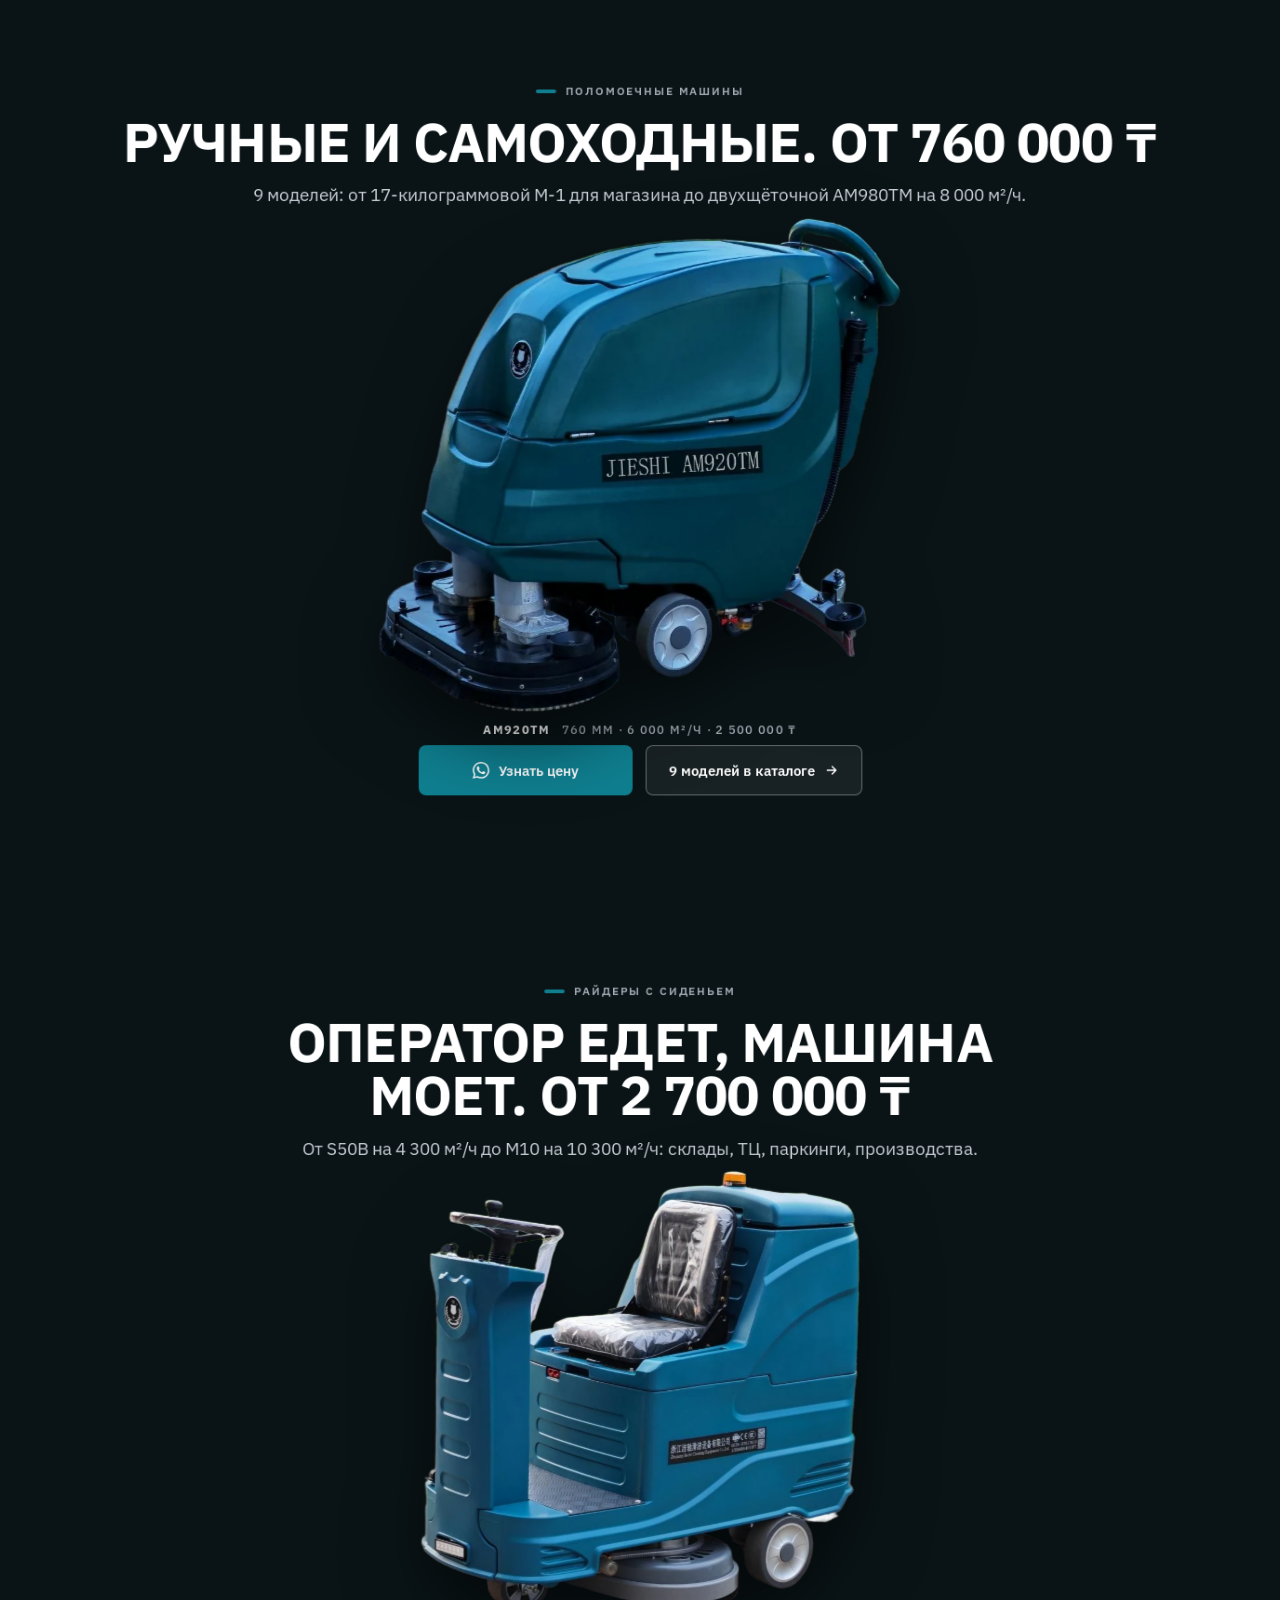
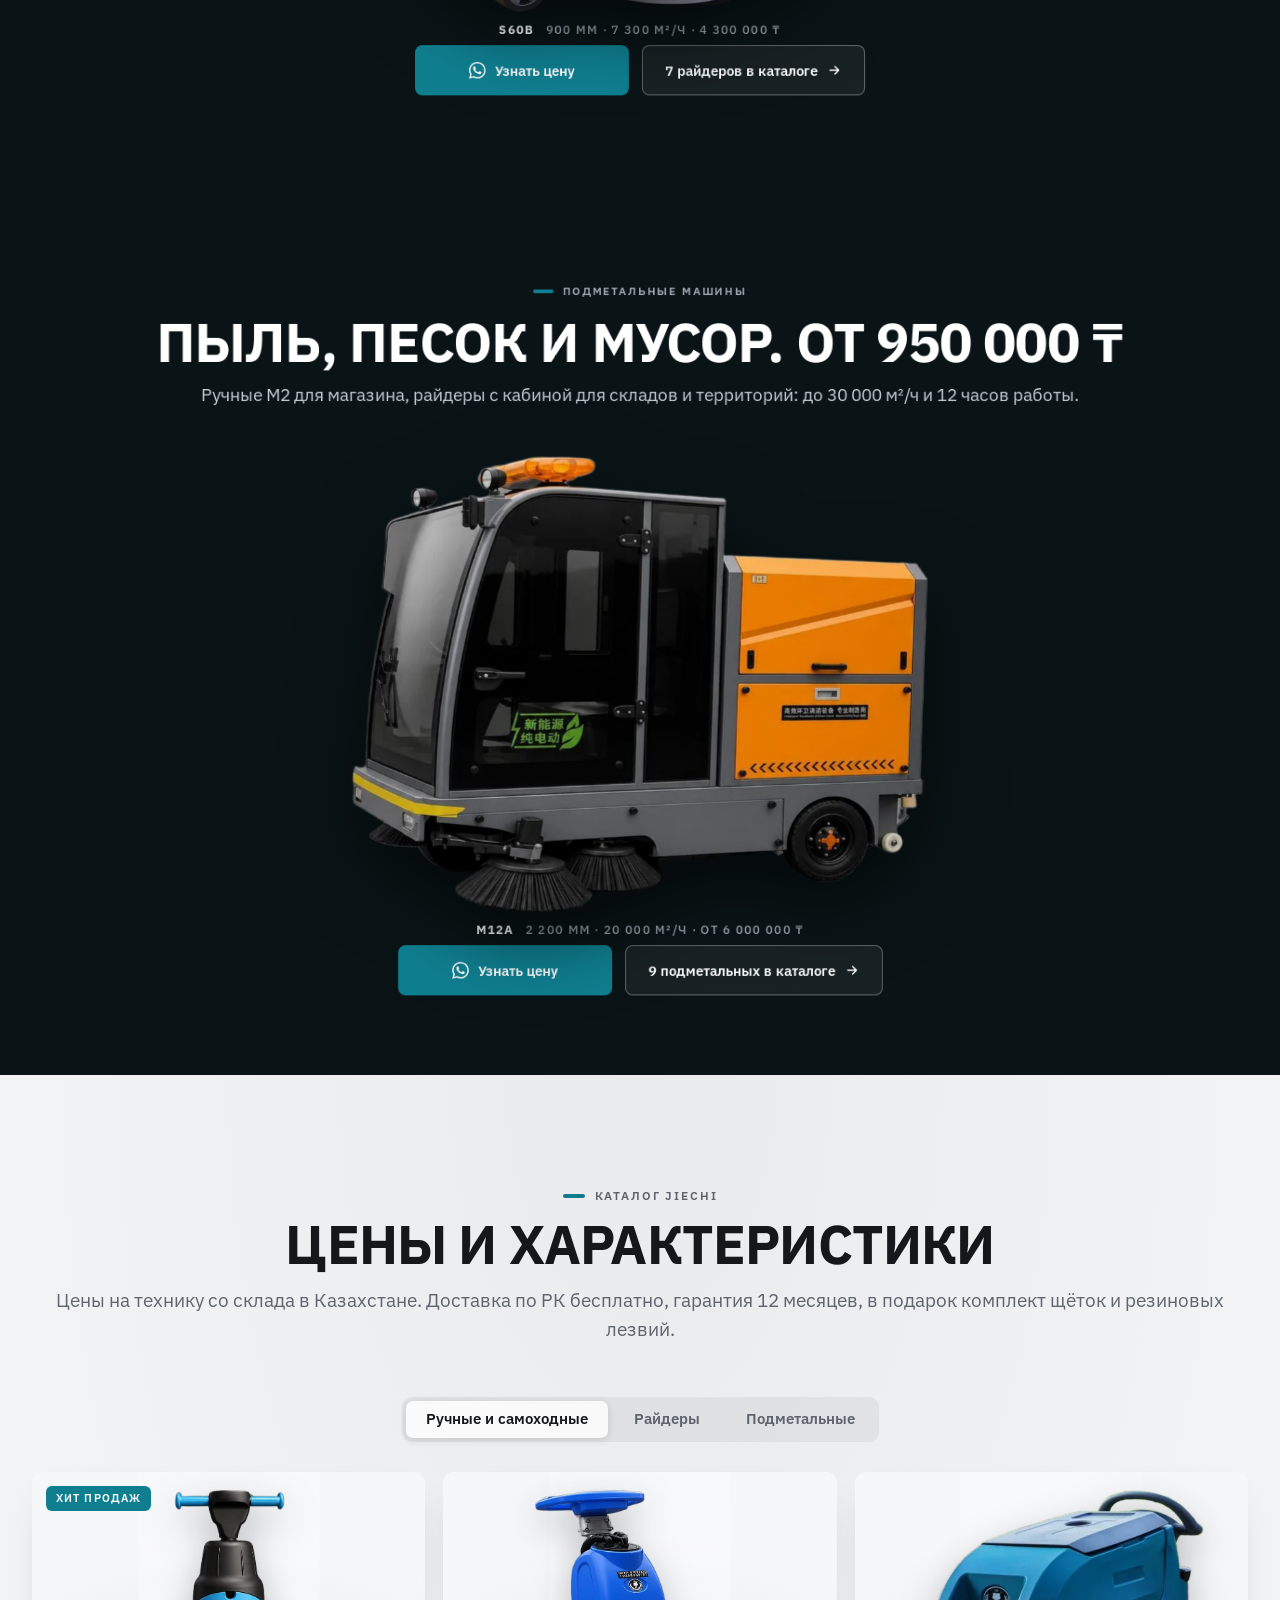
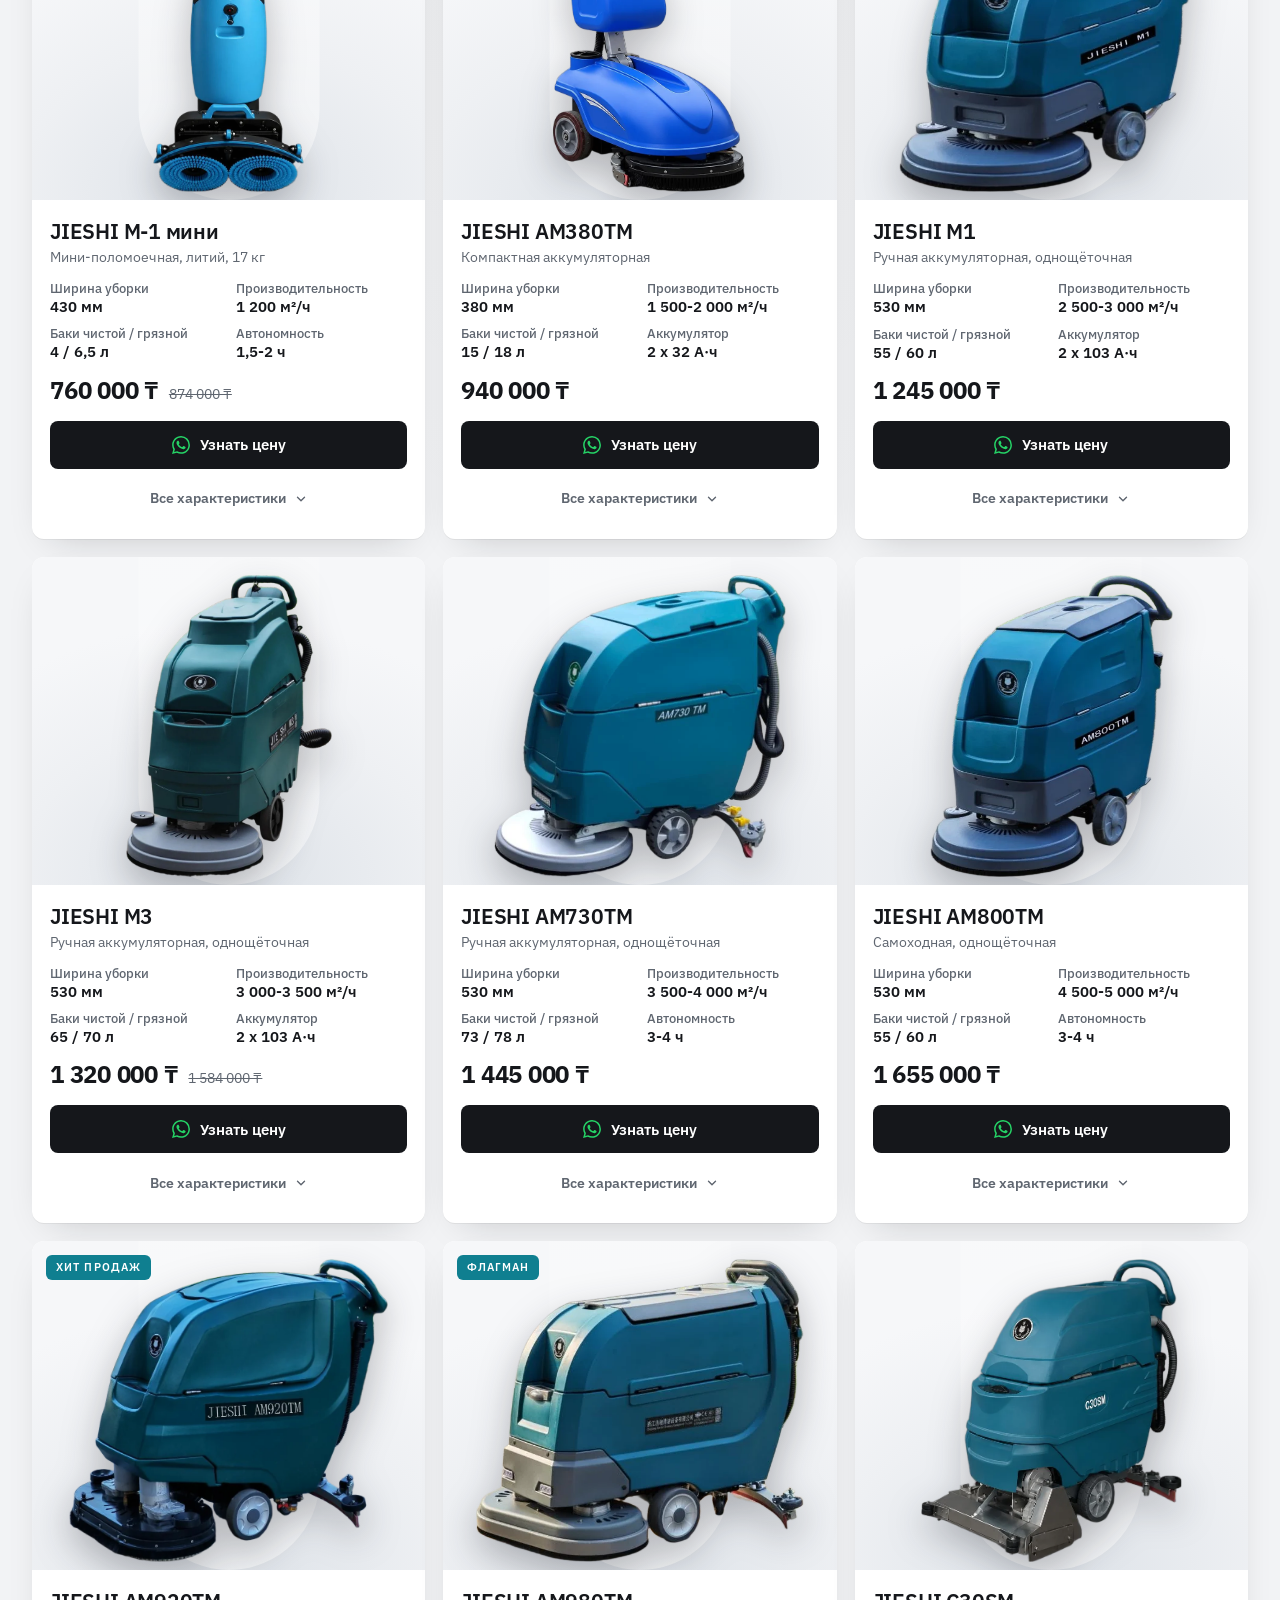
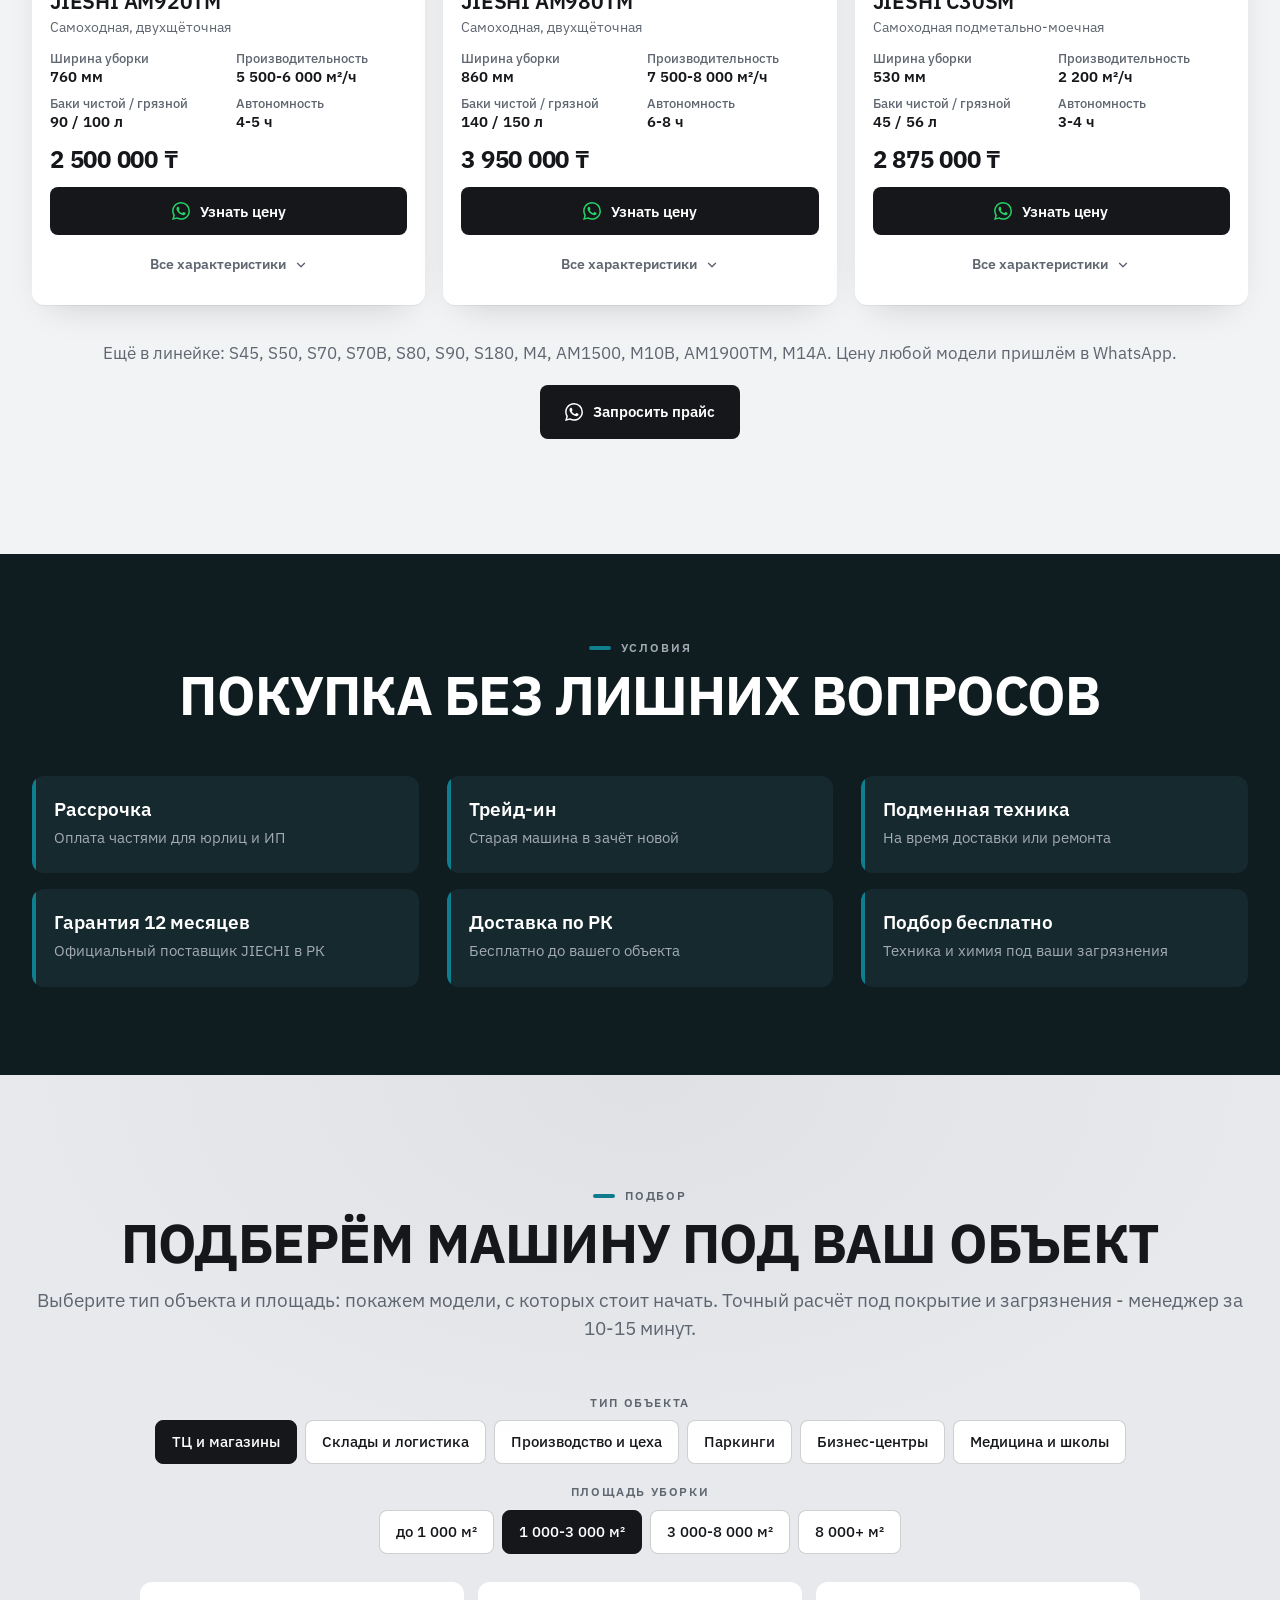
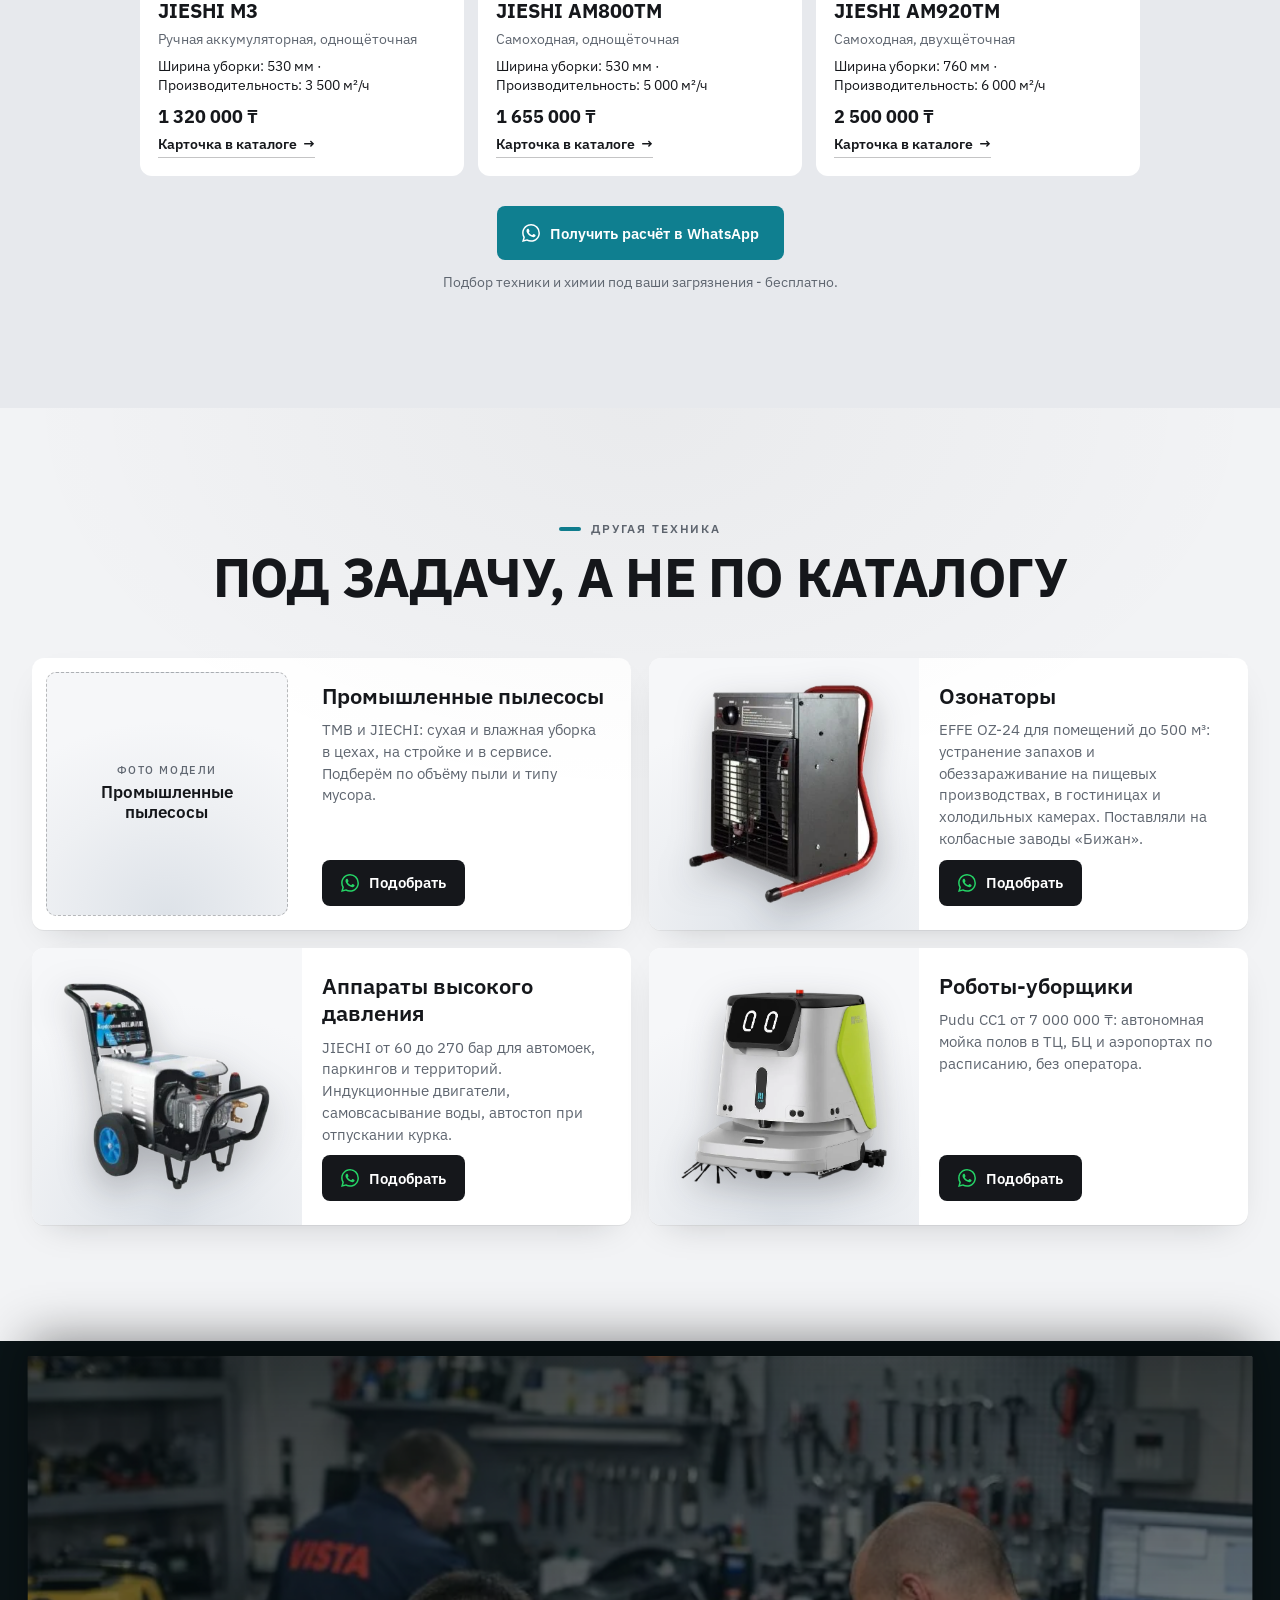
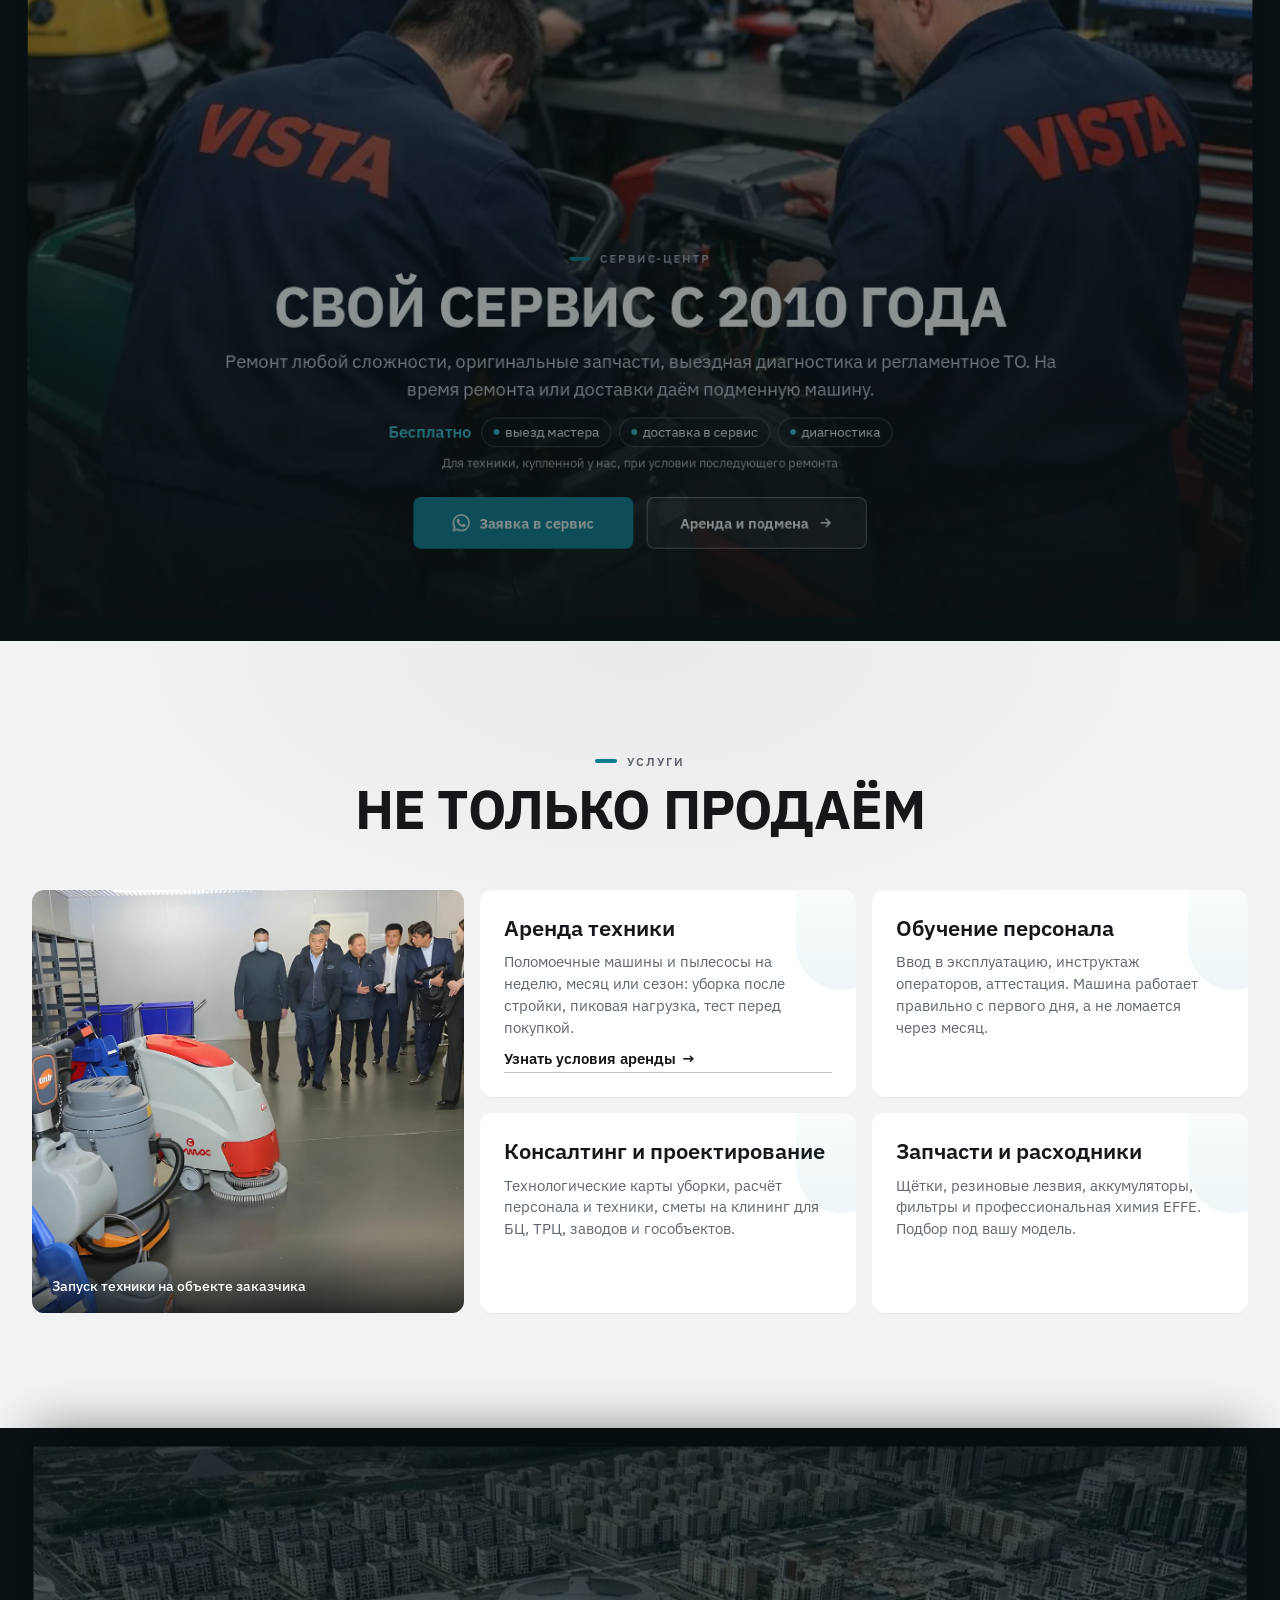
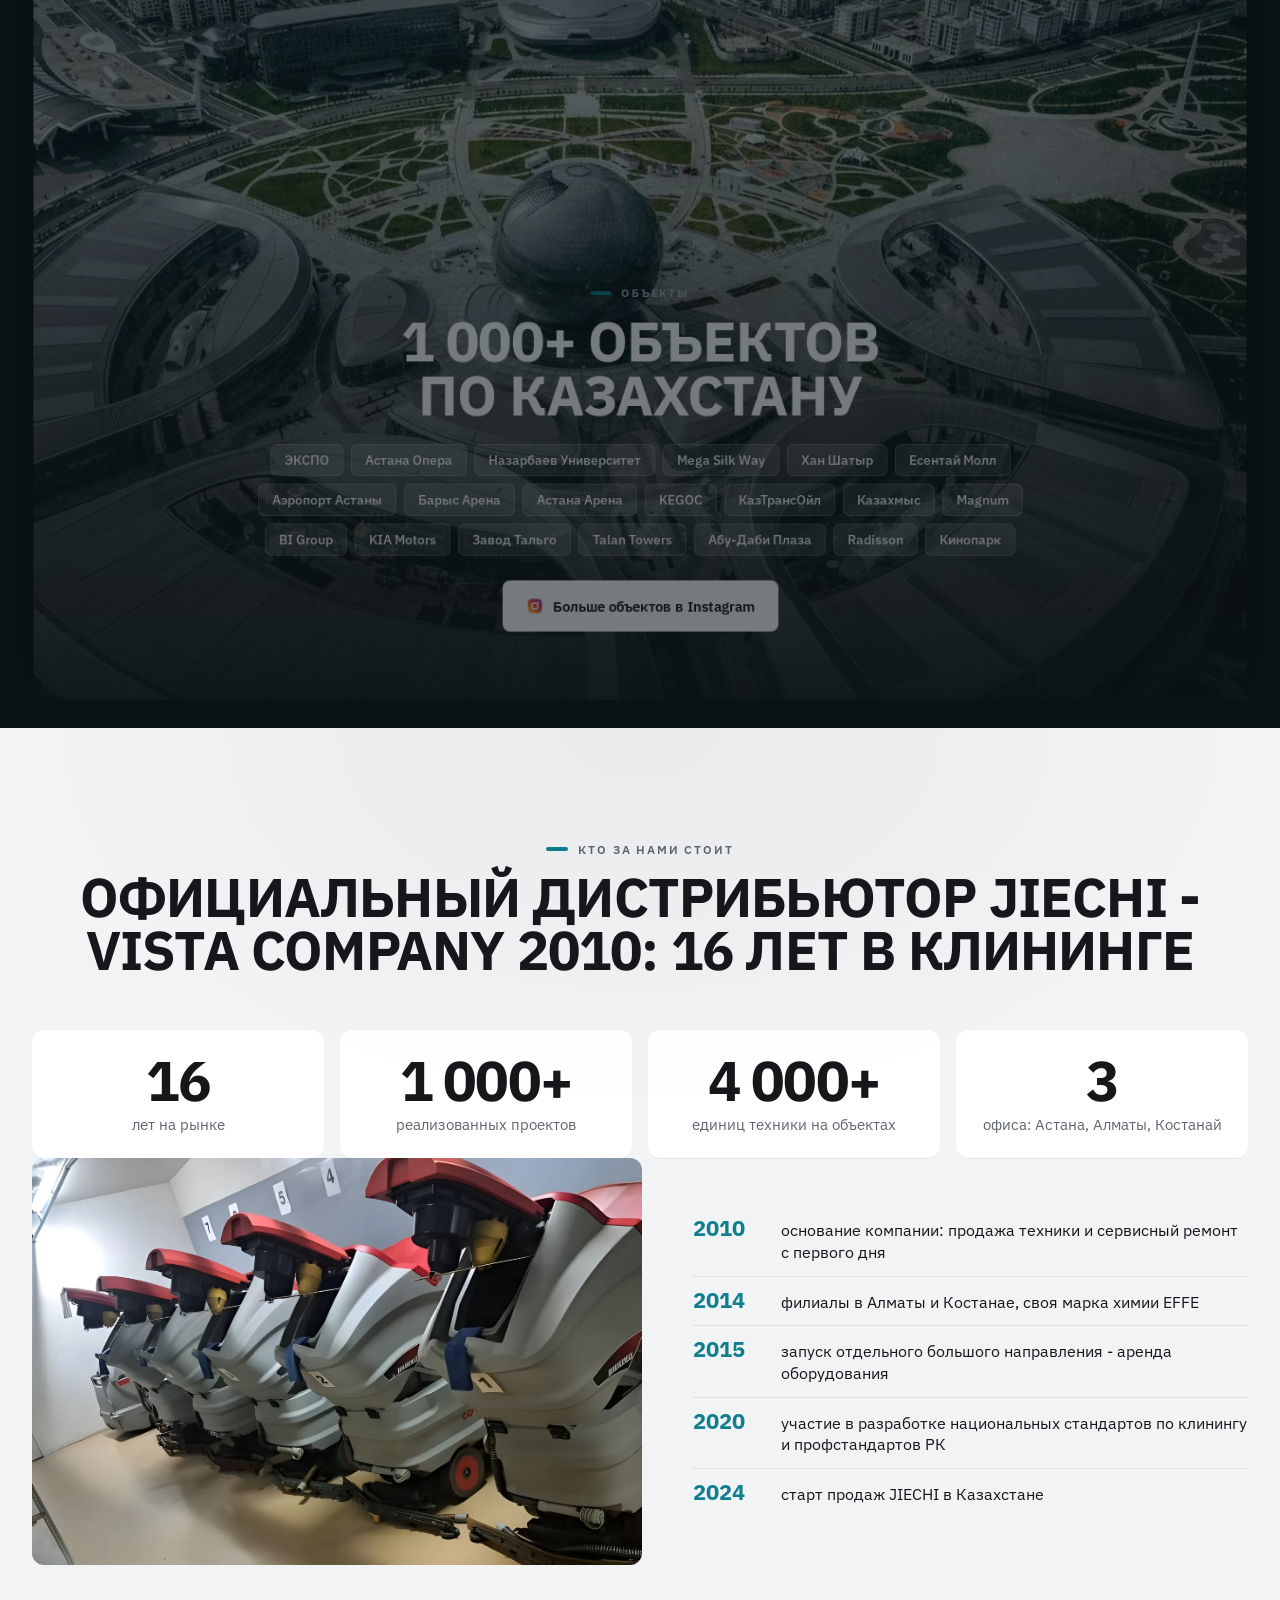
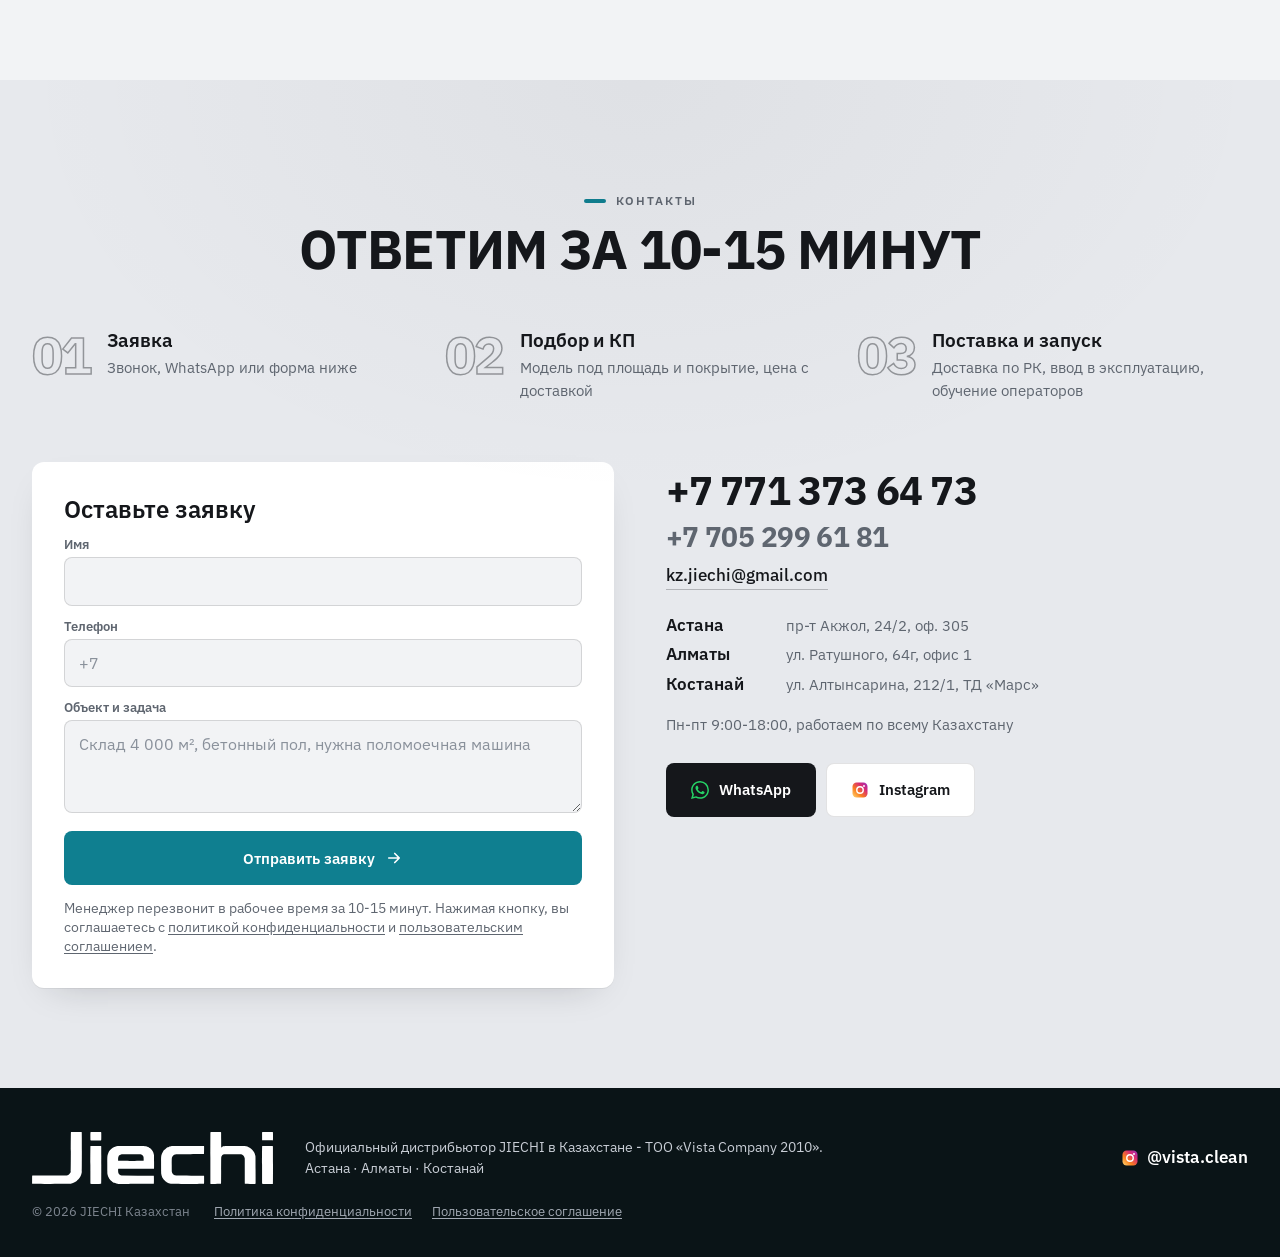
==== commit b522f5c8: "Райдеры: цена от 2 700 000 после удаления S40; в тексте WhatsApp подборщика модели через JIESHI" ====
--- a/index.html
+++ b/index.html
@@ -31,7 +31,7 @@
 <link rel="stylesheet" href="https://fonts.googleapis.com/css2?family=IBM+Plex+Sans:wght@400;500;600;700&display=swap">
 <link rel="preload" as="image" href="assets/img/hero-j.webp" media="(min-width: 761px)" fetchpriority="high">
 <link rel="preload" as="image" href="assets/img/hero-j-m.webp" media="(max-width: 760px)" fetchpriority="high">
-<link rel="stylesheet" href="styles.css?v=20261029-1">
+<link rel="stylesheet" href="styles.css?v=20261029-2">
 <script type="application/ld+json">
 {
   "@context": "https://schema.org",
@@ -196,7 +196,7 @@
     <div class="pl-in prod-in">
       <div class="txt">
         <p class="kicker" data-i="p2.k">Райдеры с сиденьем</p>
-        <h2 data-i="p2.h">Оператор едет, машина моет. От&nbsp;1&nbsp;900&nbsp;000&nbsp;₸</h2>
+        <h2 data-i="p2.h">Оператор едет, машина моет. От&nbsp;2&nbsp;700&nbsp;000&nbsp;₸</h2>
         <p class="lead" data-i="p2.lead">От S50B на 4&nbsp;300&nbsp;м²/ч до M10 на 10&nbsp;300&nbsp;м²/ч: склады, ТЦ, паркинги, производства.</p>
       </div>
       <figure class="obj">
@@ -878,6 +878,6 @@
   <button type="button" class="btn btn-red" id="cookie-ok" data-i="ck.ok">Понятно</button>
 </div>
 
-<script src="script.js?v=20261029-1" defer></script>
+<script src="script.js?v=20261029-2" defer></script>
 </body>
 </html>
